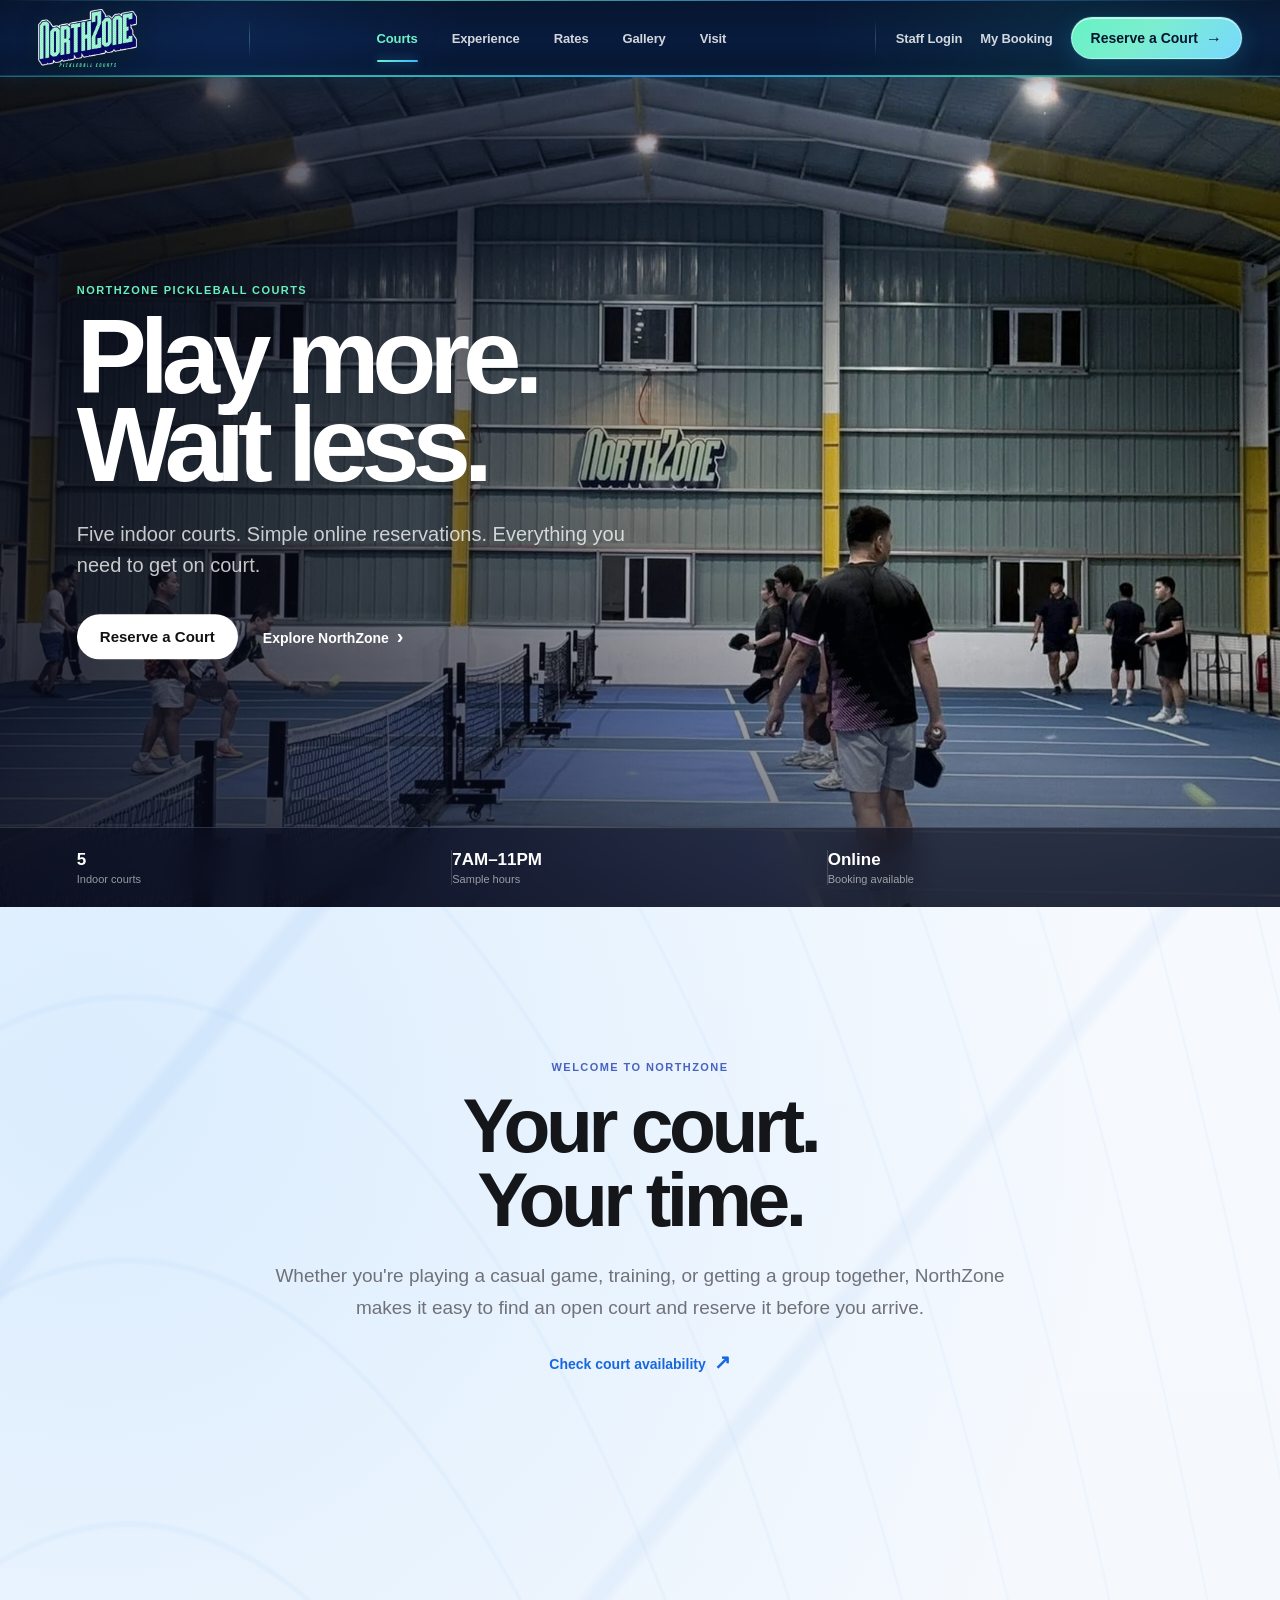
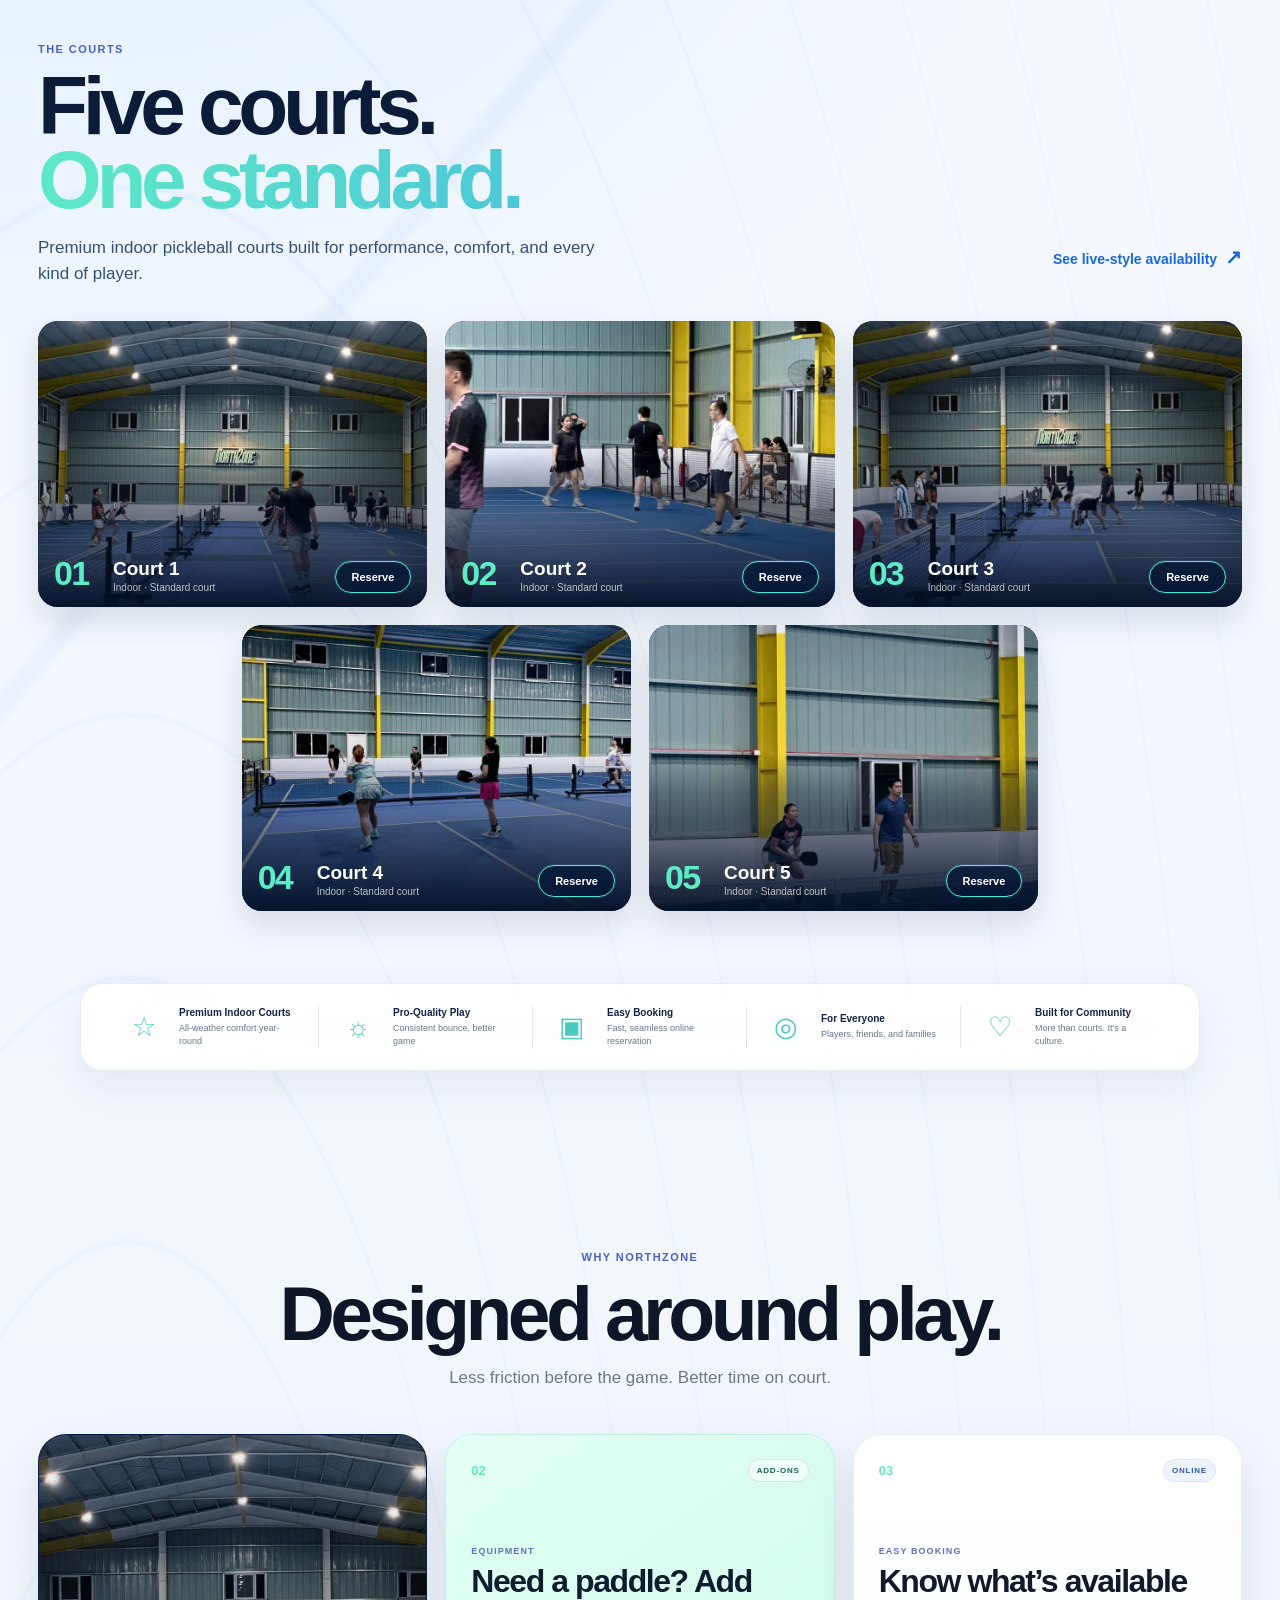
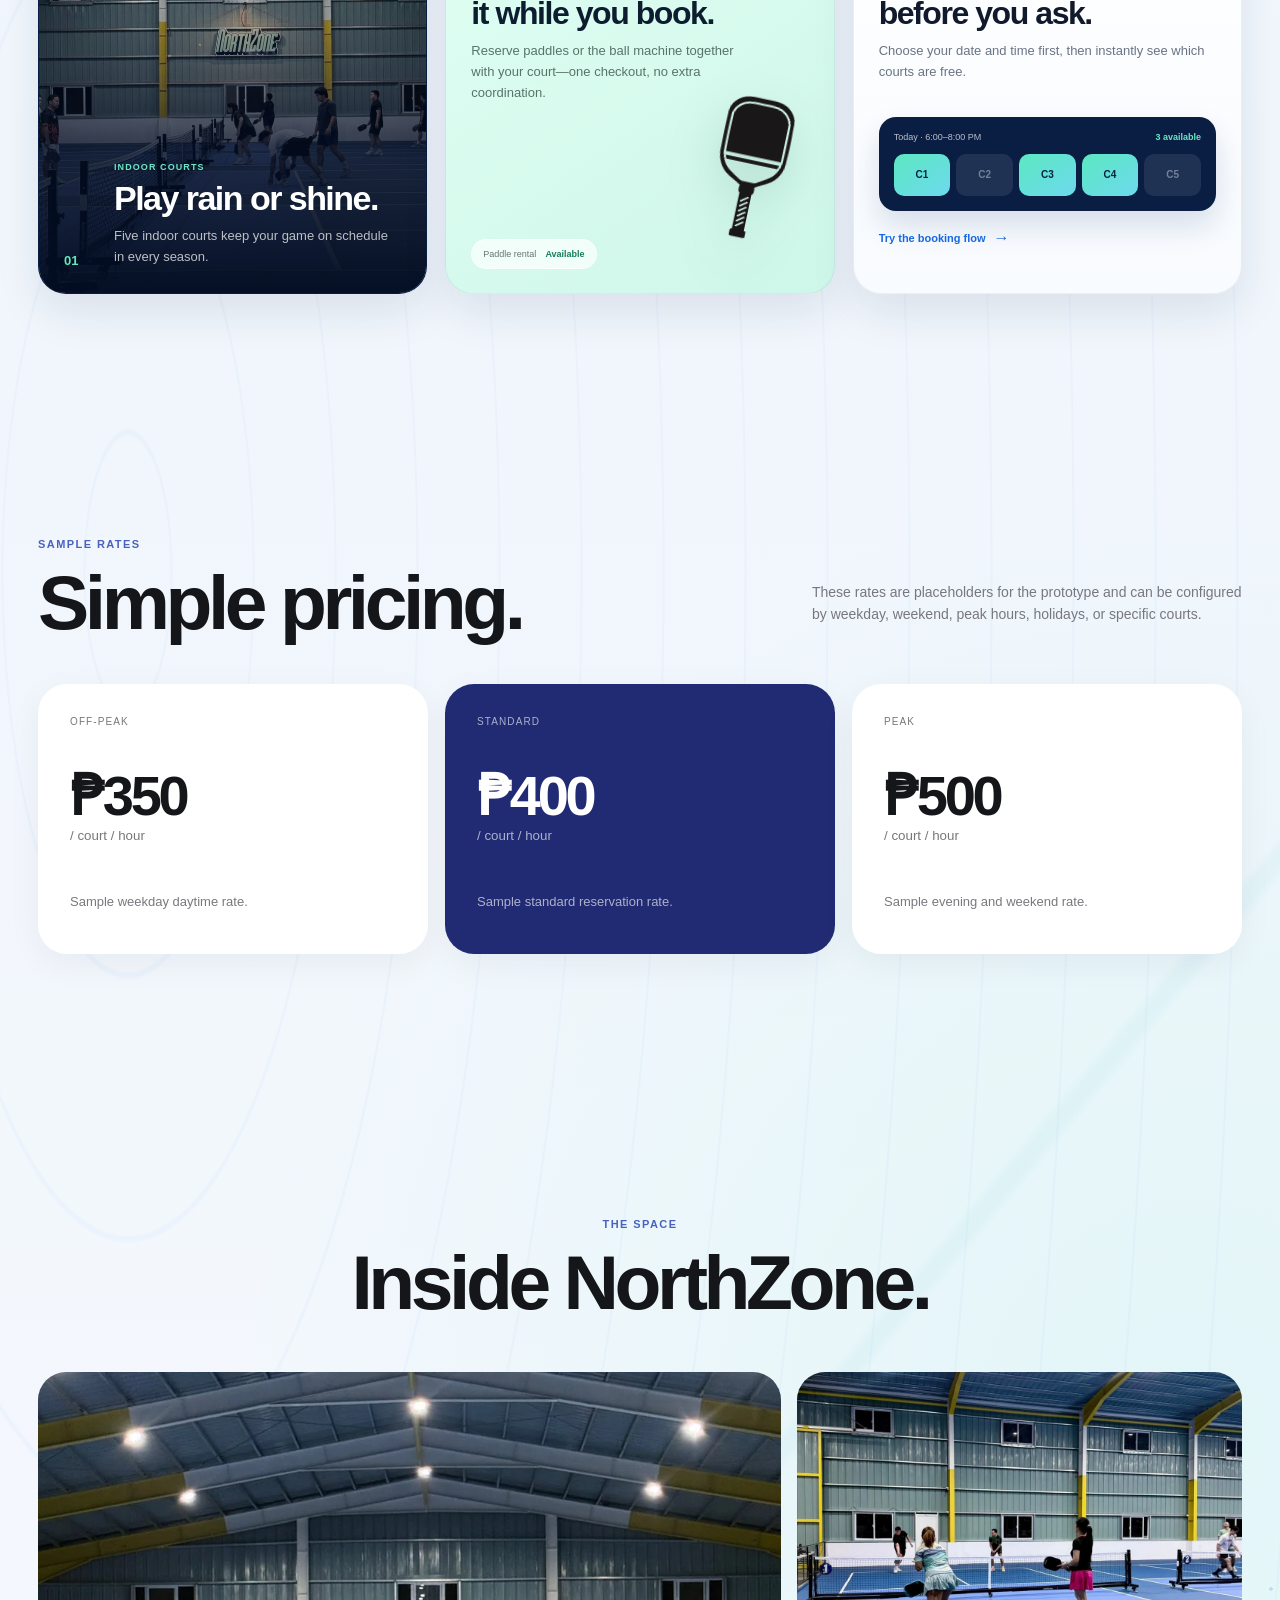
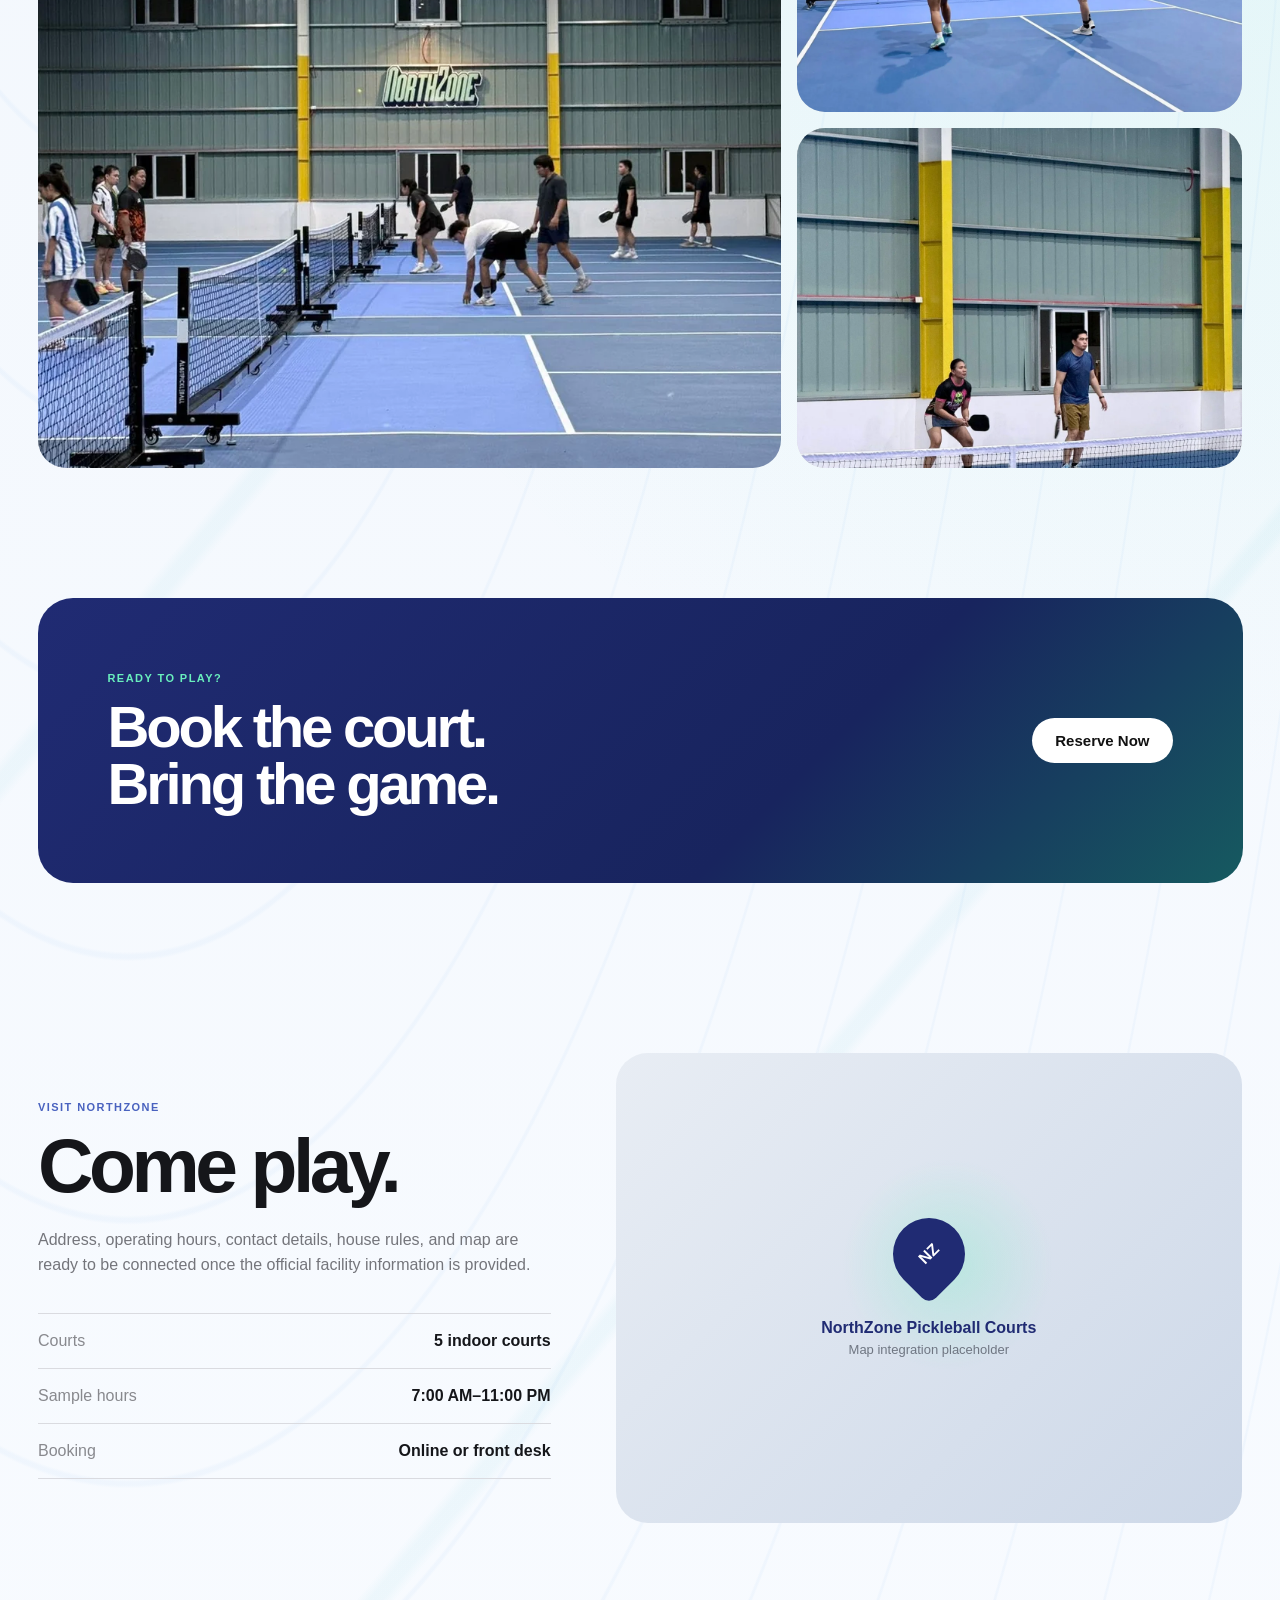
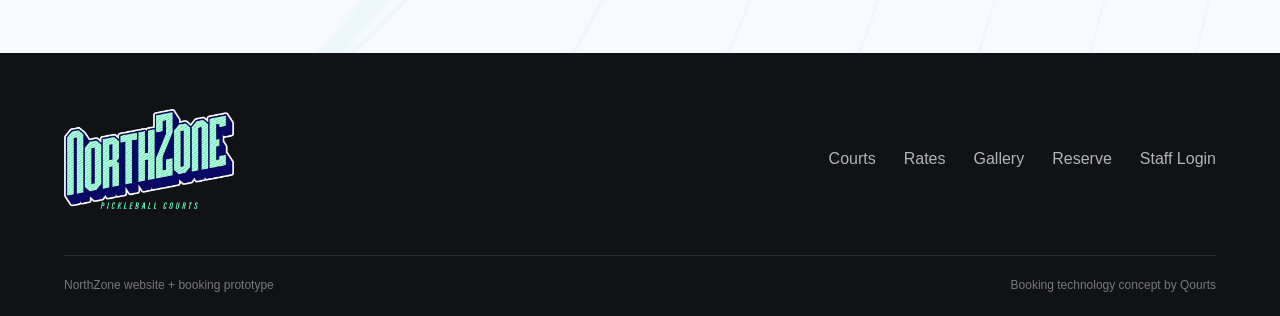
==== index.html @ 7268058c "Add files via upload" ====
<!doctype html>
<html lang="en">
<head>
  <meta charset="utf-8">
  <meta name="viewport" content="width=device-width,initial-scale=1">
  <meta name="theme-color" content="#202b73">
  <title>NorthZone Pickleball Courts</title>
  <meta name="description" content="Five indoor pickleball courts. Book online, rent equipment, and play at NorthZone.">
  <link rel="stylesheet" href="styles.css">
</head>
<body class="marketing-page">
<header class="topbar premium-navy-nav">
  <div class="topbar-inner">
    <a class="nz-brand" href="index.html"><img src="assets/northzone-logo-official.png" alt="NorthZone Pickleball Courts"></a>
    <nav class="main-nav">
      <a href="#courts" class="active-nav">Courts</a><a href="#experience">Experience</a><a href="#rates">Rates</a><a href="#gallery">Gallery</a><a href="#visit">Visit</a>
    </nav>
    <div class="nav-actions">
      <a class="plain-link staff-login-link" href="https://admin.northzonepickleball.com">Staff Login</a><a class="plain-link" href="booking.html#manage">My Booking</a>
      <a class="pill primary" href="booking.html">Reserve a Court <span class="cta-arrow">→</span></a>
      <button class="menu-button" id="menuButton">☰</button>
    </div>
  </div>
  <div class="mobile-nav" id="mobileNav">
    <a href="#courts">Courts</a><a href="#experience">Experience</a><a href="#rates">Rates</a><a href="#gallery">Gallery</a><a href="#visit">Visit</a>
    <a class="pill primary" href="booking.html">Reserve a Court</a>
  </div>
</header>

<main>
<section class="premium-hero">
  <img class="hero-image" src="assets/hero.webp" alt="NorthZone indoor pickleball facility">
  <div class="hero-overlay"></div>
  <div class="hero-copy">
    <div class="hero-label">NORTHZONE PICKLEBALL COURTS</div>
    <h1>Play more.<br>Wait less.</h1>
    <p>Five indoor courts. Simple online reservations. Everything you need to get on court.</p>
    <div class="hero-buttons">
      <a class="pill light big" href="booking.html">Reserve a Court</a>
      <a class="inline-link light-link" href="#courts">Explore NorthZone <span>›</span></a>
    </div>
  </div>
  <div class="hero-glass">
    <div><strong>5</strong><span>Indoor courts</span></div>
    <div><strong>7AM–11PM</strong><span>Sample hours</span></div>
    <div><strong>Online</strong><span>Booking available</span></div>
  </div>
</section>

<section class="statement section-lg">
  <span class="section-kicker">WELCOME TO NORTHZONE</span>
  <h2>Your court.<br>Your time.</h2>
  <p>Whether you're playing a casual game, training, or getting a group together, NorthZone makes it easy to find an open court and reserve it before you arrive.</p>
  <a class="inline-link" href="booking.html">Check court availability <span>↗</span></a>
</section>

<section class="section-wide courts-premium-section" id="courts">
  <div class="courts-heading-wrap">
    <div class="courts-heading-copy">
      <span class="section-kicker">THE COURTS</span>
      <h2><span>Five courts.</span><br><em>One standard.</em></h2>
      <p>Premium indoor pickleball courts built for performance, comfort, and every kind of player.</p>
    </div>
    <a class="inline-link court-availability-link" href="booking.html">See live-style availability <span>↗</span></a>
  </div>

  <div class="court-showcase premium-court-grid">
    <article class="court-feature">
      <img src="assets/court-1.webp" alt="NorthZone Court 1">
      <div class="court-gradient"></div>
      <div class="court-caption"><span>01</span><div><h3>Court 1</h3><p>Indoor · Standard court</p></div><a href="booking.html?court=1">Reserve</a></div>
    </article>
    <article class="court-feature">
      <img src="assets/court-2.webp" alt="NorthZone Court 2">
      <div class="court-gradient"></div>
      <div class="court-caption"><span>02</span><div><h3>Court 2</h3><p>Indoor · Standard court</p></div><a href="booking.html?court=2">Reserve</a></div>
    </article>
    <article class="court-feature">
      <img src="assets/court-3.webp" alt="NorthZone Court 3">
      <div class="court-gradient"></div>
      <div class="court-caption"><span>03</span><div><h3>Court 3</h3><p>Indoor · Standard court</p></div><a href="booking.html?court=3">Reserve</a></div>
    </article>
    <article class="court-feature">
      <img src="assets/court-4.webp" alt="NorthZone Court 4">
      <div class="court-gradient"></div>
      <div class="court-caption"><span>04</span><div><h3>Court 4</h3><p>Indoor · Standard court</p></div><a href="booking.html?court=4">Reserve</a></div>
    </article>
    <article class="court-feature wide-card">
      <img src="assets/court-5.webp" alt="NorthZone Court 5">
      <div class="court-gradient"></div>
      <div class="court-caption"><span>05</span><div><h3>Court 5</h3><p>Indoor · Standard court</p></div><a href="booking.html?court=5">Reserve</a></div>
    </article>
  </div>
</section>

<section class="court-benefits-strip">
  <div class="benefit-item">
    <div class="benefit-icon shield-icon">☆</div>
    <div><strong>Premium Indoor Courts</strong><span>All-weather comfort year-round</span></div>
  </div>
  <div class="benefit-item">
    <div class="benefit-icon sun-icon">☼</div>
    <div><strong>Pro-Quality Play</strong><span>Consistent bounce, better game</span></div>
  </div>
  <div class="benefit-item">
    <div class="benefit-icon calendar-icon">▣</div>
    <div><strong>Easy Booking</strong><span>Fast, seamless online reservation</span></div>
  </div>
  <div class="benefit-item">
    <div class="benefit-icon people-icon">◎</div>
    <div><strong>For Everyone</strong><span>Players, friends, and families</span></div>
  </div>
  <div class="benefit-item">
    <div class="benefit-icon heart-icon">♡</div>
    <div><strong>Built for Community</strong><span>More than courts. It’s a culture.</span></div>
  </div>
</section>

<section class="experience-block section-wide experience-v5" id="experience">
  <div class="experience-heading">
    <span class="section-kicker">WHY NORTHZONE</span>
    <h2>Designed around play.</h2>
    <p>Less friction before the game. Better time on court.</p>
  </div>

  <div class="experience-grid-v5">
    <article class="experience-card-v5 indoor-card">
      <img class="experience-photo" src="assets/gallery-1.webp" alt="NorthZone indoor pickleball courts">
      <div class="experience-photo-overlay"></div>
      <div class="experience-card-content">
        <div class="feature-number">01</div>
        <div>
          <span class="feature-label">INDOOR COURTS</span>
          <h3>Play rain or shine.</h3>
          <p>Five indoor courts keep your game on schedule in every season.</p>
        </div>
      </div>
    </article>

    <article class="experience-card-v5 equipment-card">
      <div class="feature-top-row"><span class="feature-number">02</span><span class="feature-pill">ADD-ONS</span></div>
      <div class="equipment-copy">
        <span class="feature-label">EQUIPMENT</span>
        <h3>Need a paddle? Add it while you book.</h3>
        <p>Reserve paddles or the ball machine together with your court—one checkout, no extra coordination.</p>
      </div>
      <img class="experience-paddle" src="assets/paddle-rental.png" alt="Pickleball paddle rental">
      <div class="equipment-meta"><span>Paddle rental</span><strong>Available</strong></div>
    </article>

    <article class="experience-card-v5 booking-card">
      <div class="feature-top-row"><span class="feature-number">03</span><span class="feature-pill blue-pill">ONLINE</span></div>
      <div class="booking-card-copy">
        <span class="feature-label">EASY BOOKING</span>
        <h3>Know what’s available before you ask.</h3>
        <p>Choose your date and time first, then instantly see which courts are free.</p>
      </div>
      <div class="mini-booking-ui">
        <div class="mini-booking-head"><span>Today · 6:00–8:00 PM</span><b>3 available</b></div>
        <div class="mini-courts">
          <span class="mini-court open">C1</span><span class="mini-court busy">C2</span><span class="mini-court open">C3</span><span class="mini-court open">C4</span><span class="mini-court busy">C5</span>
        </div>
      </div>
      <a class="experience-link" href="booking.html">Try the booking flow <span>→</span></a>
    </article>
  </div>
</section>

<section class="rates-section section-wide" id="rates">
  <div class="section-title-row">
    <div><span class="section-kicker">SAMPLE RATES</span><h2>Simple pricing.</h2></div>
    <p>These rates are placeholders for the prototype and can be configured by weekday, weekend, peak hours, holidays, or specific courts.</p>
  </div>
  <div class="pricing-row">
    <article><span>OFF-PEAK</span><strong>₱350</strong><small>/ court / hour</small><p>Sample weekday daytime rate.</p></article>
    <article class="price-focus"><span>STANDARD</span><strong>₱400</strong><small>/ court / hour</small><p>Sample standard reservation rate.</p></article>
    <article><span>PEAK</span><strong>₱500</strong><small>/ court / hour</small><p>Sample evening and weekend rate.</p></article>
  </div>
</section>

<section class="gallery-section section-wide" id="gallery">
  <div class="section-centered"><span class="section-kicker">THE SPACE</span><h2>Inside NorthZone.</h2></div>
  <div class="photo-mosaic">
    <button class="photo-a"><img src="assets/gallery-1.webp" alt="NorthZone facility"></button>
    <button class="photo-b"><img src="assets/gallery-2.webp" alt="NorthZone courts"></button>
    <button class="photo-c"><img src="assets/gallery-3.webp" alt="NorthZone pickleball"></button>
  </div>
</section>

<section class="cta-band">
  <div><span class="section-kicker mint-text">READY TO PLAY?</span><h2>Book the court.<br>Bring the game.</h2></div>
  <a class="pill light big" href="booking.html">Reserve Now</a>
</section>

<section class="visit-section section-wide" id="visit">
  <div class="visit-content">
    <span class="section-kicker">VISIT NORTHZONE</span><h2>Come play.</h2>
    <p>Address, operating hours, contact details, house rules, and map are ready to be connected once the official facility information is provided.</p>
    <div class="info-list">
      <div><span>Courts</span><strong>5 indoor courts</strong></div>
      <div><span>Sample hours</span><strong>7:00 AM–11:00 PM</strong></div>
      <div><span>Booking</span><strong>Online or front desk</strong></div>
    </div>
  </div>
  <div class="map-card"><div class="map-pin">NZ</div><strong>NorthZone Pickleball Courts</strong><span>Map integration placeholder</span></div>
</section>
</main>

<footer class="site-footer">
  <div class="footer-inner">
    <img src="assets/northzone-logo-official.png" alt="NorthZone">
    <div class="footer-links"><a href="#courts">Courts</a><a href="#rates">Rates</a><a href="#gallery">Gallery</a><a href="booking.html">Reserve</a><a href="https://admin.northzonepickleball.com">Staff Login</a></div>
  </div>
  <div class="footer-legal"><span>NorthZone website + booking prototype</span><span>Booking technology concept by Qourts</span></div>
</footer>

<div class="lightbox" id="lightbox"><button id="closeLightbox">×</button><img id="lightboxImg" alt=""></div>
<script>
const menuButton=document.getElementById('menuButton'),mobileNav=document.getElementById('mobileNav');
menuButton.onclick=()=>mobileNav.classList.toggle('show');
document.querySelectorAll('.mobile-nav a').forEach(a=>a.onclick=()=>mobileNav.classList.remove('show'));
const lightbox=document.getElementById('lightbox'),lightboxImg=document.getElementById('lightboxImg');
document.querySelectorAll('.photo-mosaic button').forEach(b=>b.onclick=()=>{lightboxImg.src=b.querySelector('img').src;lightbox.classList.add('show')});
document.getElementById('closeLightbox').onclick=()=>lightbox.classList.remove('show');
lightbox.onclick=e=>{if(e.target===lightbox)lightbox.classList.remove('show')};
</script>
</body>
</html>
---- styles.css ----
:root{--navy:#202b73;--navy2:#111a49;--mint:#69efbd;--mint2:#a7f8da;--blue:#1768df;--text:#15161a;--muted:#707178;--bg:#f5f5f7;--line:#e2e3e7;--white:#fff;--shadow:0 28px 70px rgba(19,26,50,.10)}*{box-sizing:border-box}html{scroll-behavior:smooth}body{margin:0;font-family:-apple-system,BlinkMacSystemFont,"SF Pro Display","Segoe UI",Inter,Arial,sans-serif;color:var(--text);background:var(--bg);-webkit-font-smoothing:antialiased}button,input,select,textarea{font:inherit}a{text-decoration:none;color:inherit}button{cursor:pointer}.topbar{position:fixed;z-index:40;top:0;left:0;right:0;background:rgba(250,250,252,.86);backdrop-filter:blur(24px) saturate(160%);border-bottom:1px solid rgba(0,0,0,.07)}.topbar-inner{height:70px;max-width:1260px;margin:auto;padding:0 28px;display:flex;align-items:center;justify-content:space-between}.nz-brand{width:172px;height:48px;display:flex}.nz-brand img,.booking-logo img{width:100%;height:100%;object-fit:contain;object-position:left center}.main-nav{display:flex;gap:29px}.main-nav a,.plain-link{font-size:13px;color:#36373b}.nav-actions{display:flex;align-items:center;gap:16px}.pill{border:0;border-radius:999px;padding:11px 18px;font-size:14px;font-weight:650;display:inline-flex;align-items:center;justify-content:center}.pill.primary{background:var(--blue);color:#fff}.pill.light{background:#fff;color:#111}.pill.secondary{background:#eceef2;color:#25262a}.pill.big{padding:14px 23px;font-size:15px}.menu-button{display:none;border:0;background:transparent;font-size:22px}.mobile-nav{display:none}.premium-hero{height:min(900px,93vh);min-height:700px;position:relative;margin-top:70px;overflow:hidden;background:#101524}.hero-image{position:absolute;inset:0;width:100%;height:100%;object-fit:cover;object-position:center 52%;filter:saturate(.9) contrast(1.03)}.hero-overlay{position:absolute;inset:0;background:linear-gradient(90deg,rgba(7,10,25,.78) 0,rgba(7,10,25,.52) 37%,rgba(7,10,25,.05) 73%),linear-gradient(0deg,rgba(4,9,23,.52),transparent 38%)}.hero-copy{position:absolute;left:max(6vw,30px);top:48%;transform:translateY(-50%);color:#fff;max-width:760px}.hero-label,.section-kicker,.flow-kicker,.checkout-label,.summary-eyebrow{font-size:11px;font-weight:750;letter-spacing:.13em}.hero-label{color:var(--mint)}.hero-copy h1{font-size:clamp(64px,8.2vw,118px);line-height:.84;letter-spacing:-.068em;margin:17px 0 30px}.hero-copy p{font-size:20px;line-height:1.55;color:rgba(255,255,255,.76);max-width:560px}.hero-buttons{display:flex;align-items:center;gap:25px;margin-top:33px}.inline-link{color:var(--blue);font-weight:650;font-size:14px}.light-link{color:#fff}.inline-link span{font-size:20px;margin-left:4px}.hero-glass{position:absolute;left:0;right:0;bottom:0;display:grid;grid-template-columns:repeat(3,1fr);background:rgba(7,12,28,.58);backdrop-filter:blur(17px);color:#fff;border-top:1px solid rgba(255,255,255,.15);padding:22px max(6vw,30px)}.hero-glass div{display:flex;flex-direction:column;gap:3px;border-right:1px solid rgba(255,255,255,.16);padding-right:30px}.hero-glass div:last-child{border:0}.hero-glass strong{font-size:17px}.hero-glass span{font-size:11px;color:rgba(255,255,255,.57)}.section-lg{padding:150px 28px}.section-wide{max-width:1260px;margin:auto;padding:130px 28px}.statement{text-align:center;max-width:920px;margin:auto}.section-kicker{color:#4962bf}.statement h2,.section-title-row h2,.section-centered h2,.visit-content h2{font-size:clamp(47px,6vw,78px);line-height:.96;letter-spacing:-.058em;margin:14px 0 24px}.statement p{font-size:19px;line-height:1.65;color:var(--muted);max-width:760px;margin:0 auto 27px}.section-title-row{display:flex;align-items:flex-end;justify-content:space-between;gap:38px;margin-bottom:44px}.section-title-row h2{margin-bottom:0}.section-title-row>p{max-width:430px;color:#77787e;font-size:14px;line-height:1.55}.court-showcase{display:grid;grid-template-columns:repeat(2,1fr);gap:20px}.court-feature{height:440px;border-radius:30px;overflow:hidden;position:relative;background:#222;box-shadow:0 14px 45px rgba(10,20,40,.07)}.court-feature.wide-card{grid-column:1/-1;height:530px}.court-feature img{width:100%;height:100%;object-fit:cover;transition:.55s}.court-feature:hover img{transform:scale(1.025)}.court-gradient{position:absolute;inset:45% 0 0;background:linear-gradient(transparent,rgba(4,7,18,.72))}.court-caption{position:absolute;left:24px;right:24px;bottom:22px;color:#fff;display:grid;grid-template-columns:50px 1fr auto;align-items:end;gap:17px}.court-caption>span{font-size:42px;font-weight:650;letter-spacing:-.05em;color:var(--mint)}.court-caption h3{font-size:24px;margin:0 0 4px}.court-caption p{margin:0;color:rgba(255,255,255,.68);font-size:13px}.court-caption a{background:#fff;color:#16171b;border-radius:999px;padding:10px 15px;font-weight:650;font-size:13px}.section-centered{text-align:center}.experience-grid{display:grid;grid-template-columns:1.15fr .85fr;grid-template-rows:330px 330px;gap:20px;margin-top:53px}.experience-card{border-radius:30px;padding:35px;position:relative;overflow:hidden;box-shadow:0 12px 40px rgba(20,27,48,.055)}.experience-card.navy{grid-row:1/3;background:var(--navy2);color:#fff}.experience-card.mint{background:linear-gradient(135deg,#e7fff6,#ccfbe8)}.experience-card.white-card{background:#fff}.experience-card>span{font-size:11px;color:#526bc8;font-weight:700}.experience-card.navy>span{color:var(--mint)}.experience-card h3{font-size:41px;line-height:1.02;letter-spacing:-.045em;margin:17px 0 12px}.experience-card p{color:#74757b;line-height:1.55;max-width:430px}.experience-card.navy p{color:rgba(255,255,255,.62)}.line-art{position:absolute;left:38px;right:38px;bottom:30px;height:340px;display:flex;flex-direction:column;justify-content:space-between;transform:perspective(700px) rotateX(60deg);transform-origin:bottom}.line-art i{height:52px;border:2px solid rgba(105,239,189,.72);border-left-width:1px;border-right-width:1px}.paddle-illustration{position:absolute;right:50px;bottom:-20px;width:100px;height:145px;border-radius:52% 52% 43% 43%;background:linear-gradient(145deg,var(--navy),#52d8ad);transform:rotate(18deg)}.paddle-illustration:after{content:"";position:absolute;width:22px;height:75px;background:#111;bottom:-56px;left:39px;border-radius:0 0 10px 10px}.pricing-row{display:grid;grid-template-columns:repeat(3,1fr);gap:17px}.pricing-row article{background:#fff;border-radius:29px;padding:32px;min-height:270px;display:flex;flex-direction:column;box-shadow:0 10px 34px rgba(20,27,48,.05)}.pricing-row span{font-size:10px;letter-spacing:.11em;color:#777}.pricing-row strong{font-size:56px;letter-spacing:-.058em;margin-top:36px}.pricing-row small{color:#777}.pricing-row p{margin-top:auto;color:#78797e;font-size:13px}.pricing-row .price-focus{background:var(--navy);color:#fff}.pricing-row .price-focus span,.pricing-row .price-focus small,.pricing-row .price-focus p{color:rgba(255,255,255,.63)}.photo-mosaic{display:grid;grid-template-columns:1.25fr .75fr;grid-template-rows:340px 340px;gap:16px;margin-top:53px}.photo-mosaic button{border:0;padding:0;border-radius:28px;overflow:hidden;background:#ddd}.photo-a{grid-row:1/3}.photo-mosaic img{width:100%;height:100%;object-fit:cover;transition:.5s}.photo-mosaic button:hover img{transform:scale(1.025)}.cta-band{max-width:1205px;margin:0 auto 40px;border-radius:35px;padding:70px;background:linear-gradient(135deg,#202b73,#18245e 63%,#165a60);display:flex;align-items:center;justify-content:space-between;color:#fff}.cta-band h2{font-size:58px;line-height:.98;letter-spacing:-.055em;margin:13px 0 0}.mint-text{color:var(--mint)}.visit-section{display:grid;grid-template-columns:.9fr 1.1fr;gap:65px;align-items:center}.visit-content p{color:#74757b;line-height:1.6}.info-list{margin-top:35px;border-top:1px solid #dadbe0}.info-list div{display:flex;justify-content:space-between;gap:20px;padding:18px 0;border-bottom:1px solid #dadbe0}.info-list span{color:#88898e}.map-card{height:470px;border-radius:32px;background:radial-gradient(circle at 53% 45%,rgba(105,239,189,.29),transparent 25%),linear-gradient(135deg,#e8edf4,#cdd8e8);display:flex;align-items:center;justify-content:center;flex-direction:column;color:var(--navy)}.map-pin{width:72px;height:72px;border-radius:50% 50% 50% 10px;background:var(--navy);color:#fff;display:grid;place-items:center;transform:rotate(-45deg);font-weight:800;margin-bottom:29px}.map-card span{color:#6f7682;font-size:13px;margin-top:5px}.site-footer{background:#111216;color:#fff;padding:56px max(5vw,28px) 24px}.footer-inner{max-width:1260px;margin:auto;display:flex;align-items:center;justify-content:space-between;padding-bottom:46px}.footer-inner img{width:220px;height:100px;object-fit:contain;object-position:left}.footer-links{display:flex;gap:28px;color:#b2b3b8}.footer-legal{max-width:1260px;margin:auto;border-top:1px solid #292a2e;padding-top:22px;display:flex;justify-content:space-between;font-size:12px;color:#77787c}.lightbox{position:fixed;inset:0;background:rgba(0,0,0,.88);z-index:100;display:none;place-items:center;padding:35px}.lightbox.show{display:grid}.lightbox img{max-width:92vw;max-height:88vh;border-radius:18px}.lightbox button{position:absolute;right:28px;top:22px;width:42px;height:42px;border-radius:50%;border:0;background:#fff;font-size:24px}

/* Booking page */
.booking-page{background:#f7f7f9;padding-bottom:96px}.booking-topbar{height:72px;background:rgba(255,255,255,.92);border-bottom:1px solid var(--line);display:flex;align-items:center;justify-content:space-between;padding:0 30px;position:sticky;top:0;z-index:30;backdrop-filter:blur(20px)}.booking-logo{width:160px;height:54px}.secure-label{font-size:11px;color:#777}.secure-label span{color:#25a66f}.close-flow{width:36px;height:36px;border-radius:50%;background:#eef0f3;display:grid;place-items:center;font-size:22px;color:#555}.booking-progress-wrap{background:#fff;border-bottom:1px solid var(--line);position:sticky;top:72px;z-index:29}.booking-progress{height:82px;max-width:1040px;margin:auto;display:flex;align-items:center;justify-content:center;padding:0 20px}.progress-item{border:0;background:transparent;display:flex;align-items:center;gap:10px;color:#999;padding:0}.progress-item i{width:29px;height:29px;border-radius:50%;background:#eff0f3;display:grid;place-items:center;font-style:normal;font-size:12px}.progress-item span{display:flex;flex-direction:column;text-align:left}.progress-item b{font-size:11px}.progress-item small{font-size:9px;color:#aaa;margin-top:2px}.progress-item.active{color:var(--blue)}.progress-item.active i,.progress-item.done i{background:var(--blue);color:#fff}.progress-rule{width:42px;height:1px;background:#dfe1e5;margin:0 12px}.booking-layout{max-width:1220px;margin:auto;display:grid;grid-template-columns:minmax(0,1fr) 350px;gap:26px;padding:42px 26px 130px}.flow-column{min-width:0}.flow-step{display:none;background:#fff;border-radius:30px;padding:46px 48px;box-shadow:0 10px 40px rgba(20,27,48,.045)}.flow-step.active{display:block}.flow-kicker{color:#536bc9}.flow-step h1{font-size:clamp(43px,5.3vw,65px);line-height:.98;letter-spacing:-.055em;margin:13px 0 14px}.flow-intro{font-size:16px;line-height:1.55;color:#73747a;margin:0 0 30px;max-width:620px}.court-option-grid{display:grid;grid-template-columns:repeat(2,1fr);gap:14px}.court-option{border:2px solid transparent;background:#fff;border-radius:20px;padding:0;overflow:hidden;text-align:left;box-shadow:0 6px 25px rgba(20,27,48,.07);transition:.25s}.court-option:hover{transform:translateY(-2px)}.court-option.selected{border-color:var(--blue);box-shadow:0 10px 30px rgba(23,104,223,.13)}.court-option img{width:100%;height:155px;object-fit:cover}.court-option>div{padding:14px 15px}.court-option strong{display:block;font-size:16px}.court-option small{color:#777}.date-carousel{display:grid;grid-template-columns:repeat(7,1fr);gap:8px;margin-bottom:32px}.date-choice{border:1px solid #e1e2e6;background:#fff;border-radius:15px;padding:11px 7px;display:flex;flex-direction:column;align-items:center;gap:3px}.date-choice span{font-size:10px;color:#85868b}.date-choice strong{font-size:19px}.date-choice.selected{background:var(--blue);border-color:var(--blue);color:#fff}.date-choice.selected span{color:rgba(255,255,255,.73)}.time-head{display:flex;justify-content:space-between;align-items:end;margin:0 0 14px}.time-head h3,.subheading{margin:0;font-size:16px}.time-head span{font-size:11px;color:#7b7c81}.time-grid{display:grid;grid-template-columns:repeat(4,1fr);gap:9px}.time-choice{border:1px solid #e1e2e7;background:#fff;border-radius:13px;padding:13px 8px;font-size:12px}.time-choice.selected{background:var(--blue);border-color:var(--blue);color:#fff}.time-choice.booked{background:#eeeff2;border-color:#eeeff2;color:#a4a5aa;cursor:not-allowed;text-decoration:line-through}.availability-legend{display:flex;gap:18px;margin-top:18px;color:#7d7e83;font-size:10px}.availability-legend span{display:flex;align-items:center;gap:6px}.availability-legend i{width:9px;height:9px;border-radius:3px;border:1px solid #ddd;background:#fff}.availability-legend .lg-selected{background:var(--blue);border-color:var(--blue)}.availability-legend .lg-booked{background:#ddd}.addon-stack{display:grid;gap:14px}.addon-premium{display:grid;grid-template-columns:82px 1fr auto;gap:18px;align-items:center;border:1px solid #e7e8ec;border-radius:21px;padding:20px}.addon-icon{width:78px;height:78px;border-radius:19px;background:#eff2f7;position:relative;display:grid;place-items:center}.paddle-icon span{width:34px;height:45px;border-radius:50% 50% 42% 42%;background:linear-gradient(145deg,var(--navy),#62e2b5);transform:rotate(14deg);position:relative}.paddle-icon span:after{content:"";position:absolute;width:8px;height:27px;background:#111;bottom:-22px;left:13px;border-radius:0 0 4px 4px}.machine-icon{background:#182450;color:#cfff39;font-size:27px}.addon-type{font-size:9px;letter-spacing:.1em;color:#777}.addon-copy h3{margin:5px 0;font-size:18px}.addon-copy p{margin:0 0 5px;color:#77787d;font-size:12px;line-height:1.5}.addon-copy small{color:#27966c}.qty-control{display:flex;align-items:center;gap:10px;background:#f2f3f5;border-radius:999px;padding:5px}.qty-control button{width:29px;height:29px;border:0;border-radius:50%;background:#fff}.ios-switch input{display:none}.ios-switch span{display:block;width:48px;height:29px;background:#d0d2d7;border-radius:999px;padding:3px}.ios-switch span:after{content:"";display:block;width:23px;height:23px;border-radius:50%;background:#fff;box-shadow:0 1px 4px rgba(0,0,0,.2);transition:.2s}.ios-switch input:checked+span{background:var(--blue)}.ios-switch input:checked+span:after{transform:translateX(19px)}.addon-note{margin-top:20px;padding:16px 18px;border-radius:17px;background:#f4f7fb}.addon-note strong{font-size:12px}.addon-note p{font-size:11px;color:#777;margin:5px 0 0;line-height:1.5}.premium-form{display:grid;grid-template-columns:1fr 1fr;gap:16px}.premium-form label{display:flex;flex-direction:column;gap:7px;font-size:11px;font-weight:650;color:#4d4e53}.premium-form label.full{grid-column:1/-1}.premium-form input,.premium-form select,.premium-form textarea{border:1px solid #dddee3;background:#fbfbfc;border-radius:13px;padding:13px 14px;outline:none}.premium-form input:focus,.premium-form select:focus,.premium-form textarea:focus{border-color:#4480df;box-shadow:0 0 0 3px rgba(23,104,223,.09);background:#fff}.premium-form textarea{min-height:105px;resize:vertical}.premium-form em{font-style:normal;color:#9a9ba0;font-weight:400}.premium-form .consent-row{flex-direction:row;align-items:flex-start;font-weight:400;color:#74757a}.payment-layout{display:grid;grid-template-columns:1fr 320px;gap:20px}.payment-methods{display:grid;gap:11px;margin-top:14px}.payment-card{display:grid;grid-template-columns:44px 1fr auto;gap:13px;align-items:center;border:2px solid transparent;border-radius:18px;padding:15px;background:#fff;box-shadow:0 4px 18px rgba(20,27,48,.055);cursor:pointer}.payment-card.selected{border-color:var(--blue)}.payment-card input{display:none}.payment-logo{width:43px;height:43px;border-radius:12px;color:#fff;display:grid;place-items:center;font-style:normal;font-weight:800}.payment-logo.gcash{background:#1768df}.payment-logo.maya{background:#27a986}.payment-logo.cash{background:#87898f}.payment-card div{display:flex;flex-direction:column;gap:3px}.payment-card div span{font-size:11px;color:#777}.payment-card>b{color:var(--blue)}.checkout-card{border-radius:20px;background:#f5f6f8;padding:20px;align-self:start}.checkout-label{color:#7f8085}.checkout-card>div#checkoutItems{margin:12px 0}.checkout-card #checkoutItems div{display:flex;justify-content:space-between;gap:10px;padding:6px 0;font-size:11px}.checkout-card #checkoutItems span{color:#777}.checkout-total{border-top:1px solid #dcdde1;margin-top:10px;padding-top:15px;display:flex;justify-content:space-between;align-items:center}.checkout-total strong{font-size:23px;color:var(--blue)}.payment-security{margin-top:15px;font-size:10px;color:#777;line-height:1.4}.sticky-summary{background:#fff;border-radius:26px;box-shadow:0 12px 42px rgba(20,27,48,.06);align-self:start;position:sticky;top:182px;overflow:hidden}.summary-image-wrap{height:190px;position:relative}.summary-image-wrap img{width:100%;height:100%;object-fit:cover}.summary-image-tag{position:absolute;left:14px;bottom:12px;background:rgba(8,12,25,.75);color:#fff;border-radius:999px;padding:7px 10px;font-size:10px}.summary-content{padding:22px}.summary-eyebrow{color:#898a8f}.summary-content h2{font-size:23px;margin:8px 0 5px}.summary-content>p{margin:0;color:#74757a;font-size:12px;line-height:1.45}.summary-divider{height:1px;background:#ededf0;margin:18px 0}.summary-lines div{display:flex;justify-content:space-between;gap:12px;padding:5px 0;font-size:11px}.summary-lines span{color:#777}.summary-total{display:flex;justify-content:space-between;align-items:end}.summary-total strong{font-size:25px;color:var(--blue)}.summary-hold{margin-top:17px;border-radius:15px;background:#edf4ff;padding:13px}.summary-hold span{font-size:9px;letter-spacing:.1em;color:#5471a1}.summary-hold p{font-size:10px;color:#61718c;margin:4px 0 0;line-height:1.4}.flow-footer{position:fixed;left:0;right:0;bottom:0;height:88px;background:rgba(255,255,255,.94);backdrop-filter:blur(20px);border-top:1px solid #dddfe4;display:flex;align-items:center;justify-content:space-between;padding:0 max(3vw,25px);z-index:40}.footer-back{border:0;background:transparent;color:#666}.footer-next{display:flex;align-items:center;gap:20px}.footer-next>span{font-size:11px;color:#777;max-width:300px;text-align:right}.footer-next .pill:disabled{opacity:.35;cursor:not-allowed}.confirmation-step{text-align:center}.success-ring{width:76px;height:76px;border-radius:50%;background:#ddf8ea;color:#168b58;display:grid;place-items:center;font-size:37px;margin:4px auto 22px}.confirmation-ticket{max-width:530px;margin:26px auto;background:#f6f7f9;border-radius:21px;padding:20px;text-align:left}.confirmation-ticket div{display:flex;justify-content:space-between;gap:18px;padding:9px 0;border-bottom:1px solid #e4e5e9;font-size:12px}.confirmation-ticket div:last-child{border:0}.confirmation-ticket span{color:#777}.confirm-actions{display:flex;justify-content:center;gap:10px}.toast{position:fixed;left:50%;bottom:105px;transform:translate(-50%,15px);background:#15161a;color:#fff;border-radius:999px;padding:11px 16px;font-size:11px;opacity:0;pointer-events:none;transition:.22s;z-index:60}.toast.show{opacity:1;transform:translate(-50%,0)}

@media(max-width:920px){.main-nav{display:none}.menu-button{display:block}.mobile-nav.show{display:flex;position:absolute;top:70px;left:0;right:0;background:rgba(250,250,252,.98);padding:20px 28px 25px;flex-direction:column;gap:17px;border-bottom:1px solid #ddd}.plain-link{display:none}.premium-hero{min-height:760px}.hero-copy h1{font-size:68px}.hero-glass{grid-template-columns:1fr;gap:8px}.hero-glass div{border-right:0;border-bottom:1px solid rgba(255,255,255,.13);padding-bottom:7px}.court-showcase{grid-template-columns:1fr}.court-feature.wide-card{grid-column:auto;height:440px}.experience-grid{grid-template-columns:1fr;grid-template-rows:500px 310px 310px}.experience-card.navy{grid-row:auto}.pricing-row{grid-template-columns:1fr}.photo-mosaic{grid-template-columns:1fr;grid-template-rows:420px 280px 280px}.photo-a{grid-row:auto}.visit-section{grid-template-columns:1fr}.cta-band{margin:0 20px 40px;padding:48px;flex-direction:column;align-items:flex-start;gap:25px}.footer-inner,.footer-legal{align-items:flex-start;flex-direction:column;gap:24px}.booking-progress{height:68px}.progress-item span{display:none}.progress-rule{width:28px}.booking-layout{grid-template-columns:1fr;padding-top:28px}.sticky-summary{display:none}.payment-layout{grid-template-columns:1fr}.flow-step{padding:38px 32px}.booking-progress-wrap{top:72px}}@media(max-width:620px){.topbar-inner{padding:0 16px}.nz-brand{width:145px;height:43px}.nav-actions .pill{display:none}.premium-hero{min-height:720px}.hero-copy{left:22px;right:22px;top:42%}.hero-copy h1{font-size:54px}.hero-copy p{font-size:17px}.hero-buttons{align-items:flex-start;flex-direction:column}.hero-glass{padding:17px 22px}.section-lg{padding:105px 19px}.section-wide{padding:92px 18px}.statement h2,.section-title-row h2,.section-centered h2,.visit-content h2{font-size:47px}.section-title-row{align-items:flex-start;flex-direction:column}.court-feature,.court-feature.wide-card{height:330px}.court-caption{grid-template-columns:42px 1fr}.court-caption a{grid-column:2}.experience-grid{grid-template-rows:455px 320px 320px}.experience-card h3{font-size:35px}.cta-band h2{font-size:44px}.map-card{height:350px}.footer-links{flex-wrap:wrap}.booking-topbar{padding:0 17px}.booking-logo{width:135px;height:47px}.secure-label{display:none}.booking-layout{padding:20px 12px 115px}.flow-step{padding:30px 18px;border-radius:22px}.flow-step h1{font-size:43px}.court-option-grid{grid-template-columns:1fr}.date-carousel{grid-template-columns:repeat(7,68px);overflow-x:auto;padding-bottom:4px}.time-grid{grid-template-columns:repeat(3,1fr)}.addon-premium{grid-template-columns:62px 1fr;gap:12px}.addon-icon{width:60px;height:60px}.qty-control,.ios-switch{grid-column:2}.premium-form{grid-template-columns:1fr}.premium-form label.full{grid-column:auto}.booking-progress{justify-content:space-between}.progress-rule{width:15px;margin:0 3px}.flow-footer{height:82px;padding:0 15px}.footer-next>span{display:none}.confirm-actions{flex-direction:column}}
/* v4: real map, multi-court, coaching */
.real-map{height:auto!important;min-height:500px;display:block!important;overflow:hidden;background:#ddd!important}
.real-map iframe{width:100%;height:420px;border:0;display:block}
.map-actions{background:#fff;padding:18px 20px;display:flex;justify-content:space-between;align-items:center;gap:20px}
.map-actions>div{display:flex;flex-direction:column;gap:4px}.map-actions>div span{font-size:11px;color:#777}
.hidden{display:none!important}
.booking-mode-grid{display:grid;grid-template-columns:1fr 1fr;gap:15px}
.mode-card{border:2px solid transparent;border-radius:23px;background:#fff;padding:23px;text-align:left;display:grid;grid-template-columns:68px 1fr auto;gap:18px;align-items:center;box-shadow:0 7px 25px rgba(20,27,48,.06)}
.mode-card.selected{border-color:var(--blue);box-shadow:0 12px 32px rgba(23,104,223,.12)}
.mode-icon{width:66px;height:66px;border-radius:18px;background:#edf2f9;display:grid;place-items:center;color:var(--navy);font-size:29px;font-weight:800}
.court-mode-icon span{width:40px;height:26px;border:2px solid var(--navy);position:relative}.court-mode-icon span:before{content:"";position:absolute;left:50%;top:0;bottom:0;border-left:1px solid var(--navy)}
.mode-kicker{font-size:9px;letter-spacing:.1em;color:#777}.mode-card h3{margin:4px 0;font-size:19px}.mode-card p{margin:0;color:#777;font-size:12px;line-height:1.4}.mode-card b{color:var(--blue)}
.multi-select-toolbar{display:flex;justify-content:space-between;align-items:center;margin:0 0 14px;color:#777;font-size:12px}.multi-select-toolbar button{border:0;background:transparent;color:var(--blue);font-weight:650}
.session-type-grid{display:grid;grid-template-columns:repeat(3,1fr);gap:11px;margin-bottom:28px}
.session-type{border:2px solid transparent;background:#fff;border-radius:18px;padding:17px;text-align:left;display:flex;flex-direction:column;gap:5px;position:relative;box-shadow:0 5px 20px rgba(20,27,48,.05)}
.session-type.selected{border-color:var(--blue)}.session-type>span{font-size:9px;letter-spacing:.1em;color:#777}.session-type strong{font-size:15px}.session-type small{color:#777;font-size:10px}.session-type b{position:absolute;right:12px;top:12px;color:var(--blue)}
.coach-heading{font-size:15px;margin:0 0 12px}.coach-grid{display:grid;gap:10px}.coach-card{border:2px solid transparent;border-radius:18px;background:#fff;padding:14px;display:grid;grid-template-columns:46px 1fr auto;gap:13px;align-items:center;text-align:left}.coach-card.selected{border-color:var(--blue)}.coach-avatar{width:46px;height:46px;border-radius:50%;background:linear-gradient(135deg,var(--navy),#4870d9);color:#fff;display:grid;place-items:center;font-weight:750}.coach-card div:nth-child(2){display:flex;flex-direction:column;gap:3px}.coach-card span{font-size:10px;color:#777}.coach-card>b{color:var(--blue)}
.schedule-setting{display:flex;justify-content:space-between;align-items:center;gap:20px;padding:16px 18px;background:#f5f7fa;border-radius:17px;margin-bottom:22px}.schedule-setting>div{display:flex;flex-direction:column;gap:4px}.schedule-setting strong{font-size:12px}.schedule-setting span{font-size:10px;color:#777}
.individual-court-schedule{border-top:1px solid #e4e5e9;padding-top:20px;margin-top:20px}.individual-head{display:flex;justify-content:space-between;align-items:center;margin-bottom:11px}.individual-head span{font-size:10px;color:#777}.empty-schedule{padding:25px;background:#f6f7f9;border-radius:16px;color:#777;text-align:center;font-size:12px}
.coach-availability-banner{display:flex;justify-content:space-between;align-items:center;background:#edf4ff;border-radius:16px;padding:14px 16px;margin-bottom:15px}.coach-availability-banner span{font-weight:700}.coach-availability-banner strong{font-size:10px;color:#61779b}.coach-court-note{font-size:10px;color:#777;line-height:1.45;margin-top:15px}

/* admin */
.admin-page{background:#f3f4f7}.admin-shell{min-height:100vh;display:grid;grid-template-columns:245px 1fr}.admin-sidebar{position:fixed;left:0;top:0;bottom:0;width:245px;background:#111a49;color:#fff;padding:20px 15px;display:flex;flex-direction:column;z-index:50;transition:.25s}.admin-sidebar.collapsed{transform:translateX(-245px)}.admin-brand{height:74px;padding:4px 8px 18px;border-bottom:1px solid rgba(255,255,255,.1);display:flex}.admin-brand img{width:100%;height:100%;object-fit:contain}.admin-sidebar nav{display:grid;gap:5px;margin-top:18px}.admin-nav{border:0;background:transparent;color:rgba(255,255,255,.62);border-radius:12px;padding:12px 13px;text-align:left;display:flex;gap:12px;align-items:center}.admin-nav.active{background:#27377e;color:#fff}.admin-user{margin-top:auto;border-top:1px solid rgba(255,255,255,.1);padding:18px 8px 0;display:flex;align-items:center;gap:10px}.admin-user .avatar{width:38px;height:38px;border-radius:50%;background:#69efbd;color:#17205d;display:grid;place-items:center;font-weight:800}.admin-user>div:last-child{display:flex;flex-direction:column;gap:2px}.admin-user strong{font-size:11px}.admin-user span{font-size:9px;color:rgba(255,255,255,.5)}
.admin-main{grid-column:2;padding:0 28px 50px;min-width:0}.admin-header{height:95px;display:flex;align-items:center;justify-content:space-between}.admin-header>div:first-child{display:flex;align-items:center;gap:15px}.sidebar-toggle{border:0;background:#fff;width:38px;height:38px;border-radius:10px;box-shadow:0 4px 15px rgba(20,27,48,.06)}.admin-eyebrow{font-size:9px;letter-spacing:.1em;color:#7580a9;font-weight:700}.admin-header h1{font-size:30px;letter-spacing:-.04em;margin:4px 0 0}.admin-header-actions{display:flex;align-items:center;gap:12px}.admin-visit{font-size:11px;color:#666}.admin-primary{border:0;background:var(--blue);color:#fff;border-radius:11px;padding:11px 15px;font-size:11px;font-weight:650}.admin-panel{display:none}.admin-panel.active{display:block}.metric-grid{display:grid;grid-template-columns:repeat(4,1fr);gap:14px;margin-bottom:18px}.metric-grid.three{grid-template-columns:repeat(3,1fr)}.metric-grid article{background:#fff;border-radius:17px;padding:19px;box-shadow:0 5px 25px rgba(20,27,48,.04);display:flex;flex-direction:column;gap:7px}.metric-grid span{font-size:10px;color:#777}.metric-grid strong{font-size:28px;letter-spacing:-.04em}.metric-grid small{font-size:9px;color:#888}.positive{color:#219768!important}.dashboard-grid{display:grid;grid-template-columns:1.55fr .75fr;gap:17px;margin-bottom:17px}.dashboard-grid.bottom{grid-template-columns:1fr 1fr}.admin-card{background:#fff;border-radius:19px;box-shadow:0 5px 25px rgba(20,27,48,.045)}.admin-card-head{display:flex;align-items:center;justify-content:space-between;padding:20px 20px 12px}.admin-card-head span{font-size:9px;letter-spacing:.1em;color:#888}.admin-card-head h2{font-size:18px;margin:4px 0 0}.admin-card-head button{border:0;background:transparent;color:var(--blue);font-size:10px}.mini-schedule{padding:0 20px 20px}.schedule-labels,.schedule-row{display:grid;grid-template-columns:45px repeat(5,1fr);gap:5px}.schedule-labels{font-size:9px;color:#777;text-align:center;padding:8px 0}.schedule-row{min-height:62px;border-top:1px solid #eee;align-items:start;padding:6px 0}.schedule-row>span{font-size:9px;color:#999;padding-top:4px}.booking{border-radius:8px;padding:7px;font-style:normal;font-size:9px;line-height:1.2}.booking small{font-size:8px;opacity:.65}.booking.blue{background:#e7f0ff;color:#285ea9}.booking.green{background:#e3f6eb;color:#267d4e}.booking.purple{background:#efe7ff;color:#6645a1}.booking.amber{background:#fff1d6;color:#9d6b12}.recent-list{padding:0 18px 18px}.recent-list>div{display:grid;grid-template-columns:9px 1fr auto;gap:10px;align-items:center;padding:13px 0;border-top:1px solid #eee}.status-dot{width:8px;height:8px;border-radius:50%}.status-dot.paid{background:#2fbd7a}.status-dot.pending{background:#f2b843}.recent-list>div>div{display:flex;flex-direction:column;gap:3px}.recent-list strong{font-size:10px}.recent-list small{font-size:9px;color:#888}.recent-list b{font-size:10px}.bar-list{padding:3px 20px 20px}.bar-list div{display:grid;grid-template-columns:55px 1fr 35px;gap:10px;align-items:center;padding:7px 0;font-size:9px}.bar-list i{height:7px;background:#edf0f5;border-radius:999px;overflow:hidden}.bar-list i b{display:block;height:100%;background:linear-gradient(90deg,var(--navy),#69efbd);border-radius:999px}.equipment-metrics{display:grid;grid-template-columns:repeat(3,1fr);gap:10px;padding:8px 20px 20px}.equipment-metrics div{background:#f6f7f9;border-radius:14px;padding:15px;display:flex;flex-direction:column;gap:5px}.equipment-metrics strong{font-size:21px}.equipment-metrics span{font-size:9px;color:#777}.panel-toolbar{display:flex;justify-content:space-between;align-items:center;margin-bottom:14px}.toolbar-btn{border:1px solid #dde0e5;background:#fff;border-radius:9px;padding:8px 11px;font-size:9px}.toolbar-btn.active{background:#1d66d9;color:#fff;border-color:#1d66d9}.panel-toolbar>div{display:flex;align-items:center;gap:7px}.panel-toolbar strong{font-size:11px}.full-calendar{overflow:auto}.calendar-header-row,.calendar-data-row{min-width:850px;display:grid;grid-template-columns:70px repeat(5,1fr)}.calendar-header-row{padding:13px 18px;border-bottom:1px solid #eee;font-size:10px;text-align:center}.calendar-header-row span{text-align:left;color:#888}.calendar-data-row{min-height:58px;border-bottom:1px solid #eee;padding:0 18px}.calendar-data-row>span{font-size:9px;color:#999;padding-top:8px}.calendar-data-row i{border-left:1px solid #eee;padding:8px;font-style:normal;font-size:9px}.calendar-data-row i.busy-slot{background:#e7f0ff;color:#285ea9;border-radius:7px;margin:4px}.calendar-data-row i.coach-slot{background:#efe7ff;color:#65459e;border-radius:7px;margin:4px}.admin-search{border:1px solid #dfe1e6;background:#fff;border-radius:10px;padding:10px 12px;width:300px;font-size:10px}.table-card{overflow:auto}.table-card table{width:100%;border-collapse:collapse;min-width:760px}.table-card th,.table-card td{text-align:left;padding:14px 16px;border-bottom:1px solid #eee;font-size:10px}.table-card th{font-size:8px;letter-spacing:.08em;color:#888}.table-status{padding:6px 8px;border-radius:999px;font-size:8px;font-weight:650}.table-status.paid{background:#e3f6eb;color:#267d4e}.table-status.pending{background:#fff1d6;color:#9d6b12}.admin-section-title{margin-bottom:17px}.admin-section-title h2{font-size:28px!important}.coach-admin-grid{display:grid;grid-template-columns:repeat(3,1fr);gap:14px;margin-bottom:17px}.coach-admin-card{padding:18px;display:grid;grid-template-columns:54px 1fr auto;gap:13px;align-items:center}.coach-avatar.large{width:54px;height:54px}.coach-admin-card h3{font-size:13px;margin:0 0 3px}.coach-admin-card p{font-size:9px;color:#777;margin:0 0 5px}.coach-status{font-size:8px;color:#269766}.coach-admin-card>strong{font-size:10px}.court-admin-grid{display:grid;grid-template-columns:repeat(3,1fr);gap:14px}.court-admin-card{overflow:hidden}.court-admin-card img{width:100%;height:160px;object-fit:cover}.court-admin-card>div{padding:15px}.court-live{font-size:8px;color:#269766}.court-live.busy{color:#d6851f}.court-admin-card h3{margin:6px 0 3px}.court-admin-card p{font-size:9px;color:#777}.court-admin-card button,.settings-card button{border:0;background:#edf3ff;color:#2868c5;border-radius:8px;padding:8px 10px;font-size:9px}.inventory-grid{display:grid;grid-template-columns:1fr 1fr;gap:15px}.inventory-item{padding:20px;display:grid;grid-template-columns:75px 1fr auto;align-items:center;gap:16px}.inventory-icon{width:70px;height:70px;border-radius:16px;background:#f0f2f6;display:grid;place-items:center}.inventory-item>div:nth-child(2)>span{font-size:8px;letter-spacing:.08em;color:#888}.inventory-item h3{font-size:14px;margin:5px 0}.inventory-item p{font-size:9px;color:#777;margin:0}.inventory-item>strong{font-size:10px}.chart-card{min-height:320px}.fake-chart{height:220px;padding:15px 25px 25px;display:flex;align-items:flex-end;gap:12px}.fake-chart i{flex:1;background:linear-gradient(180deg,#4c6ed5,#69efbd);border-radius:7px 7px 2px 2px}.report-actions{display:grid;gap:10px;padding:10px 20px 20px}.report-actions button{border:1px solid #e0e2e7;background:#fafbfc;border-radius:11px;padding:13px;text-align:left;font-size:10px}.settings-grid{display:grid;grid-template-columns:repeat(2,1fr);gap:15px}.settings-card{padding:20px;display:flex;justify-content:space-between;gap:20px;align-items:center}.settings-card span{font-size:8px;letter-spacing:.08em;color:#888}.settings-card h3{font-size:14px;margin:5px 0}.settings-card p{font-size:9px;color:#777;margin:0}.admin-modal{position:fixed;inset:0;z-index:100;display:none}.admin-modal.open{display:block}.modal-backdrop{position:absolute;inset:0;background:rgba(5,9,22,.48);backdrop-filter:blur(8px)}.admin-modal-card{position:absolute;left:50%;top:50%;transform:translate(-50%,-50%);width:min(520px,calc(100% - 30px));background:#fff;border-radius:24px;padding:30px;box-shadow:0 30px 80px rgba(0,0,0,.2)}.admin-modal-card h2{font-size:30px;margin:7px 0}.admin-modal-card>p{font-size:11px;color:#777}.admin-modal-close{position:absolute;right:18px;top:18px;width:34px;height:34px;border:0;border-radius:50%;background:#eef0f3;font-size:20px}.manual-options{display:grid;grid-template-columns:1fr 1fr;gap:11px;margin:20px 0}.manual-options button{border:1px solid #e2e4e8;background:#fafbfc;border-radius:15px;padding:16px;text-align:left;display:flex;flex-direction:column;gap:5px}.manual-options strong{font-size:12px}.manual-options span{font-size:9px;color:#777}.modal-link{display:inline-flex;text-decoration:none}
@media(max-width:1050px){.admin-shell{grid-template-columns:1fr}.admin-sidebar{transform:translateX(-245px)}.admin-sidebar:not(.collapsed){transform:translateX(-245px)}.admin-sidebar.collapsed{transform:translateX(0)}.admin-main{grid-column:1}.metric-grid{grid-template-columns:repeat(2,1fr)}.dashboard-grid,.dashboard-grid.bottom{grid-template-columns:1fr}.court-admin-grid{grid-template-columns:repeat(2,1fr)}}@media(max-width:700px){.booking-mode-grid,.session-type-grid{grid-template-columns:1fr}.mode-card{grid-template-columns:58px 1fr auto}.mode-icon{width:56px;height:56px}.map-actions{align-items:flex-start;flex-direction:column}.admin-main{padding:0 13px 35px}.admin-header{height:auto;padding:18px 0;align-items:flex-start;gap:12px}.admin-header-actions{align-items:flex-end;flex-direction:column}.admin-visit{display:none}.metric-grid,.metric-grid.three{grid-template-columns:1fr 1fr}.coach-admin-grid,.court-admin-grid,.inventory-grid,.settings-grid{grid-template-columns:1fr}.equipment-metrics{grid-template-columns:1fr}.panel-toolbar{align-items:flex-start;flex-direction:column;gap:10px}.admin-search{width:100%}.manual-options{grid-template-columns:1fr}}

/* v5 staff login */
.staff-login-page{min-height:100vh;background:#f5f5f7}
.staff-login-shell{min-height:100vh;display:grid;grid-template-columns:1.1fr .9fr}
.login-brand-panel{position:relative;background:linear-gradient(145deg,#111a49,#24357b 65%,#1f6767);color:#fff;padding:48px;display:flex;flex-direction:column;overflow:hidden}
.login-brand-panel:after{content:"";position:absolute;width:480px;height:480px;border:1px solid rgba(105,239,189,.2);border-radius:50%;right:-180px;bottom:-160px;box-shadow:0 0 0 80px rgba(105,239,189,.04),0 0 0 160px rgba(105,239,189,.025)}
.login-logo{width:210px;height:95px;display:flex;position:relative;z-index:2}.login-logo img{width:100%;height:100%;object-fit:contain;object-position:left}
.login-brand-copy{margin:auto 0;position:relative;z-index:2;max-width:680px}.login-brand-copy>span,.login-eyebrow{font-size:10px;letter-spacing:.13em;font-weight:750;color:#69efbd}.login-brand-copy h1{font-size:clamp(50px,5.5vw,78px);line-height:.93;letter-spacing:-.058em;margin:15px 0 24px}.login-brand-copy p{font-size:17px;line-height:1.6;color:rgba(255,255,255,.66);max-width:530px}
.login-brand-stats{display:grid;grid-template-columns:repeat(3,1fr);border-top:1px solid rgba(255,255,255,.14);padding-top:25px;position:relative;z-index:2}.login-brand-stats div{display:flex;flex-direction:column;gap:3px}.login-brand-stats strong{font-size:25px}.login-brand-stats span{font-size:10px;color:rgba(255,255,255,.52)}
.login-form-panel{display:grid;place-items:center;padding:35px;background:#fff}.login-form-wrap{width:min(420px,100%)}.back-site{display:inline-flex;color:#777;font-size:11px;margin-bottom:70px}.login-eyebrow{color:#5d70ba}.login-form-wrap h2{font-size:45px;letter-spacing:-.05em;margin:10px 0}.login-form-wrap>p{color:#777;line-height:1.55;font-size:13px;margin-bottom:30px}
.staff-login-form{display:grid;gap:16px}.staff-login-form label{display:flex;flex-direction:column;gap:7px;font-size:11px;font-weight:650;color:#555}.staff-login-form input{width:100%;border:1px solid #dcdee3;background:#fafbfc;border-radius:12px;padding:13px;outline:none}.staff-login-form input:focus{border-color:#3776dc;box-shadow:0 0 0 3px rgba(23,104,223,.08);background:#fff}.password-field{position:relative}.password-field button{position:absolute;right:7px;top:6px;bottom:6px;border:0;background:#eef1f5;border-radius:8px;padding:0 10px;font-size:9px;color:#666}.login-options{display:flex;justify-content:space-between;align-items:center;font-size:9px;color:#777}.login-options label{flex-direction:row;align-items:center;font-weight:400}.login-options input{width:auto}.login-options button{border:0;background:transparent;color:#1768df;font-size:9px}.login-submit{border:0;background:#1768df;color:#fff;border-radius:12px;padding:14px;font-weight:700;margin-top:4px}.demo-access{margin-top:22px;background:#f4f7fb;border-radius:14px;padding:14px;display:flex;flex-direction:column;gap:4px}.demo-access strong{font-size:10px}.demo-access span{font-size:9px;color:#777}

/* v5 dashboard */
.admin-sidebar nav{overflow-y:auto;scrollbar-width:none}.admin-sidebar nav::-webkit-scrollbar{display:none}.admin-user>a{margin-left:auto;color:rgba(255,255,255,.5);font-size:18px}
.admin-header-left{display:flex!important}.notification-button{position:relative;border:0;width:38px;height:38px;border-radius:10px;background:#fff;box-shadow:0 4px 15px rgba(20,27,48,.06);font-size:17px}.notification-button span{position:absolute;right:-4px;top:-4px;width:17px;height:17px;border-radius:50%;background:#e05252;color:#fff;font-size:8px;display:grid;place-items:center}
.ops-alerts{display:grid;grid-template-columns:repeat(3,1fr);gap:12px;margin-bottom:16px}.alert-item{background:#fff;border-radius:15px;padding:14px;display:grid;grid-template-columns:30px 1fr auto;gap:10px;align-items:center;border-left:3px solid transparent}.alert-item>i,.attn{width:28px;height:28px;border-radius:9px;display:grid;place-items:center;font-style:normal;font-weight:800}.alert-item>div{display:flex;flex-direction:column;gap:3px}.alert-item strong{font-size:10px}.alert-item span{font-size:8px;color:#777}.alert-item button,.attention-list button{border:0;background:transparent;color:#1768df;font-size:8px}.alert-item.warning{border-left-color:#e5a83b}.alert-item.warning>i,.attn.warning{background:#fff1d7;color:#a36b07}.alert-item.info{border-left-color:#4c7bd7}.alert-item.info>i,.attn.info{background:#eaf1ff;color:#3565be}.alert-item.success{border-left-color:#3eb47e}.alert-item.success>i{background:#e1f7eb;color:#258656}
.metric-grid{grid-template-columns:repeat(4,1fr)}.analytics-grid{display:grid;grid-template-columns:1fr 1fr 1fr;gap:16px;margin-bottom:17px}.analytics-card{min-height:300px}.analytics-card.span-2{grid-column:span 2}.mini-select{border:1px solid #e1e3e7;background:#fafbfc;border-radius:8px;padding:7px 9px;font-size:8px;color:#666}
.dual-chart-wrap{padding:0 18px 18px}.line-chart{width:100%;height:235px;overflow:visible}.chart-grid-lines line{stroke:#e8e9ed;stroke-width:1}.revenue-path{fill:none;stroke:#4568d6;stroke-width:4;stroke-linecap:round}.area-path{fill:url(#revFill)}.chart-axis-labels text{font-size:10px;fill:#8c8d92}.chart-legend{display:flex;justify-content:space-between;align-items:center;padding:0 9px}.chart-legend span{font-size:9px;color:#777;display:flex;gap:6px;align-items:center}.legend-revenue{width:16px;height:3px;border-radius:2px;background:#4568d6}.chart-legend>strong{font-size:16px;display:flex;gap:6px;align-items:baseline}.chart-legend small{font-size:8px;color:#999;font-weight:400}
.donut-layout{padding:10px 20px 22px;display:flex;align-items:center;gap:25px}.donut-chart{width:145px;height:145px;border-radius:50%;background:conic-gradient(#3e63ce 0 68%,#69d9b2 68% 86%,#e9ba50 86% 95%,#b8bdca 95%);display:grid;place-items:center;flex-shrink:0}.donut-chart:before{content:"";width:93px;height:93px;border-radius:50%;background:#fff;position:absolute}.donut-chart>div{position:relative;z-index:1;text-align:center;display:flex;flex-direction:column}.donut-chart strong{font-size:18px}.donut-chart span{font-size:8px;color:#888}.donut-legend{flex:1;display:grid;gap:9px}.donut-legend div{display:grid;grid-template-columns:8px 1fr auto;gap:7px;font-size:8px;align-items:center}.donut-legend i{width:7px;height:7px;border-radius:50%}.court-dot{background:#3e63ce}.coach-dot{background:#69d9b2}.equipment-dot{background:#e9ba50}.other-dot{background:#b8bdca}
.horizontal-bars{padding:10px 20px 22px;display:grid;gap:14px}.horizontal-bars>div{display:grid;grid-template-columns:75px 1fr 44px;gap:9px;align-items:center;font-size:9px}.horizontal-bars i{height:8px;background:#eef0f4;border-radius:999px;overflow:hidden}.horizontal-bars i b{height:100%;display:block;border-radius:999px;background:linear-gradient(90deg,#2d4bb0,#69d9b2)}
.heat-legend{font-size:8px;color:#888}.heatmap{padding:4px 18px 22px;display:grid;gap:6px}.heatmap>div{display:grid;grid-template-columns:36px repeat(8,1fr);gap:5px;align-items:center}.heatmap span,.heatmap b{font-size:8px;color:#888;font-weight:500}.heatmap i{height:27px;border-radius:5px}.h1{background:#eef2f8}.h2{background:#cbd9ef}.h3{background:#7998d4}.h4{background:#314fa9}.heat-head b{text-align:center}
.customer-mix{padding:15px 20px 24px;display:grid;grid-template-columns:130px 1fr;gap:20px;align-items:center}.customer-circle{width:120px;height:120px;border:16px solid #4f70cf;border-right-color:#dbe3f4;border-radius:50%;display:grid;place-items:center;text-align:center;transform:rotate(20deg)}.customer-circle>*{transform:rotate(-20deg)}.customer-circle strong{font-size:19px}.customer-circle span{font-size:8px;color:#777}.customer-stats{display:grid;gap:11px}.customer-stats div{display:flex;justify-content:space-between;gap:10px;font-size:8px}.customer-stats span{color:#777}
.attention-list{padding:0 18px 18px}.attention-list>div{display:grid;grid-template-columns:30px 1fr auto;gap:10px;align-items:center;padding:12px 0;border-top:1px solid #eee}.attention-list>div>div{display:flex;flex-direction:column;gap:3px}.attention-list strong{font-size:9px}.attention-list span{font-size:8px;color:#777}.attn.maintenance{background:#f0edf9;color:#684a9c}.attn.coach{background:#e4f5f0;color:#27876b}
.live-top{display:flex;justify-content:space-between;align-items:flex-end;margin-bottom:18px}.live-top h2{font-size:29px;margin:5px 0}.live-top p{font-size:10px;color:#777;margin:0}.live-clock{background:#fff;border-radius:15px;padding:14px 18px;display:flex;flex-direction:column;gap:3px}.live-clock span,.live-clock small{font-size:8px;color:#777}.live-clock strong{font-size:16px;color:#248b61}
.live-court-grid{display:grid;grid-template-columns:repeat(5,1fr);gap:12px;margin-bottom:17px}.live-court{background:#fff;border-radius:17px;padding:16px;box-shadow:0 5px 25px rgba(20,27,48,.04)}.live-status{font-size:8px;font-weight:700}.live-court.available .live-status{color:#289267}.live-court.occupied .live-status{color:#3461b7}.live-court.coaching .live-status{color:#744fa9}.live-court h3{font-size:18px;margin:10px 0 12px}.live-court>strong{font-size:10px}.live-court p{font-size:8px;color:#777;height:24px}.live-progress{height:5px;border-radius:999px;background:#edf0f3;overflow:hidden;margin:12px 0}.live-progress i{display:block;height:100%;background:#476bc8}.live-court.available .live-progress i{background:#3db47e}.live-court.coaching .live-progress i{background:#8358b4}.live-court button{width:100%;border:0;border-radius:8px;background:#eef3fb;color:#3565b4;padding:8px;font-size:8px}.arrival-list{padding:0 18px 18px}.arrival-list>div{display:grid;grid-template-columns:40px 1fr auto;gap:10px;padding:11px 0;border-top:1px solid #eee;font-size:9px;align-items:center}.arrival-list span{color:#555}.arrival-list strong{font-size:8px;color:#777}.arrival-list .checked{color:#26885f}
.calendar-data-row i.blocked-slot{background:#f2e7e7;color:#a24b4b;border-radius:7px;margin:4px}
.availability-bars{padding:10px 20px 22px;display:grid;gap:12px}.availability-bars div{background:#f6f7f9;border-radius:12px;padding:14px;display:flex;justify-content:space-between;font-size:9px}.availability-bars span{color:#777}
.court-admin-actions{display:flex;gap:6px}.court-admin-actions button:last-child{background:#f4f0f0;color:#a45151}.court-analytics{margin-top:16px}.maintenance-list{padding:0 18px 18px}.maintenance-list div{display:grid;grid-template-columns:55px 1fr;gap:8px 12px;padding:13px 0;border-top:1px solid #eee}.maintenance-list span{font-size:8px;color:#777}.maintenance-list strong{font-size:9px}.maintenance-list small{grid-column:2;font-size:8px;color:#888}.equipment-table{margin-top:16px}
.payments-analytics{grid-template-columns:1fr 1fr}.settlement-cards{display:grid;grid-template-columns:repeat(3,1fr);gap:9px;padding:12px 20px 22px}.settlement-cards div{background:#f5f7fa;border-radius:12px;padding:13px;display:flex;flex-direction:column;gap:5px}.settlement-cards span{font-size:8px;color:#777}.settlement-cards strong{font-size:19px}
.report-filter-bar{display:flex;justify-content:space-between;align-items:center;margin-bottom:16px}.report-filter-bar>div{display:flex;align-items:center;gap:7px}.report-filter-bar strong{font-size:9px;margin-right:5px}.monthly-bars{height:240px;padding:20px;display:flex;gap:12px;align-items:flex-end}.monthly-bars div{flex:1;height:100%;display:flex;flex-direction:column;justify-content:flex-end;align-items:center;gap:8px}.monthly-bars i{width:100%;max-width:42px;background:linear-gradient(180deg,#4f6ed1,#69dfb7);border-radius:7px 7px 2px 2px}.monthly-bars span{font-size:8px;color:#888}.rank-list{padding:8px 20px 20px;display:grid}.rank-list div{display:grid;grid-template-columns:24px 1fr auto;align-items:center;gap:9px;padding:12px 0;border-top:1px solid #eee;font-size:9px}.rank-list b{width:22px;height:22px;border-radius:7px;background:#edf1f7;color:#415fad;display:grid;place-items:center}.rank-list span{color:#666}
.audit-card{padding:0 18px}.audit-row{display:grid;grid-template-columns:45px 34px 1fr auto;gap:11px;align-items:center;padding:14px 0;border-bottom:1px solid #eee}.audit-row>span{font-size:8px;color:#888}.audit-icon{width:32px;height:32px;border-radius:9px;display:grid;place-items:center;font-style:normal}.audit-icon.payment{background:#e5f6ed;color:#27875e}.audit-icon.booking-icon{background:#e9f0ff;color:#3964b7}.audit-icon.setting{background:#f2ebfb;color:#7352a4}.audit-row>div{display:flex;flex-direction:column;gap:3px}.audit-row strong{font-size:9px}.audit-row small{font-size:8px;color:#777}.audit-row>b{font-size:8px;color:#1768df}
.notification-drawer{position:fixed;right:18px;top:85px;width:350px;background:#fff;border-radius:18px;box-shadow:0 24px 70px rgba(20,27,48,.19);z-index:90;transform:translateY(-10px);opacity:0;pointer-events:none;transition:.22s}.notification-drawer.open{opacity:1;transform:none;pointer-events:auto}.notification-head{display:flex;justify-content:space-between;align-items:center;padding:16px 18px;border-bottom:1px solid #eee}.notification-head strong{font-size:12px}.notification-head button{border:0;background:#eef0f3;width:28px;height:28px;border-radius:50%}.notification-list{padding:0 15px 15px}.notification-list>div{display:grid;grid-template-columns:29px 1fr;gap:10px;padding:13px 0;border-bottom:1px solid #eee}.notification-list i{width:28px;height:28px;border-radius:8px;display:grid;place-items:center;font-style:normal}.notification-list i.warning{background:#fff1d7;color:#9b690f}.notification-list i.info{background:#eaf1ff;color:#3565be}.notification-list i.maintenance{background:#f1ebfa;color:#704ca0}.notification-list>div>div{display:flex;flex-direction:column;gap:3px}.notification-list strong{font-size:9px}.notification-list span{font-size:8px;color:#777}

/* admin responsive */
@media(max-width:1250px){.live-court-grid{grid-template-columns:repeat(3,1fr)}.analytics-grid{grid-template-columns:1fr 1fr}.analytics-card.span-2{grid-column:span 2}}
@media(max-width:900px){.staff-login-shell{grid-template-columns:1fr}.login-brand-panel{min-height:480px}.login-form-panel{padding:70px 28px}.back-site{margin-bottom:45px}.ops-alerts{grid-template-columns:1fr}.metric-grid{grid-template-columns:repeat(2,1fr)}.analytics-grid,.payments-analytics{grid-template-columns:1fr}.analytics-card.span-2{grid-column:auto}.live-court-grid{grid-template-columns:repeat(2,1fr)}}
@media(max-width:620px){.login-brand-panel{padding:28px;min-height:430px}.login-brand-copy h1{font-size:45px}.login-brand-stats{gap:15px}.login-form-panel{padding:55px 20px}.metric-grid,.metric-grid.three{grid-template-columns:1fr 1fr}.live-court-grid{grid-template-columns:1fr}.donut-layout,.customer-mix{grid-template-columns:1fr;display:grid;justify-items:center}.report-filter-bar{align-items:flex-start;flex-direction:column;gap:10px}.notification-drawer{left:12px;right:12px;width:auto}}

/* v6 operations dashboard */
.nav-badge{margin-left:auto;background:#e44e5d;color:#fff;min-width:20px;height:18px;padding:0 6px;border-radius:999px;display:grid;place-items:center;font-size:8px}
.priority-strip{display:grid;grid-template-columns:repeat(4,1fr);gap:12px;margin-bottom:16px}.priority-card{border:0;text-align:left;background:#fff;border-radius:16px;padding:16px;box-shadow:0 5px 25px rgba(20,27,48,.04);display:flex;flex-direction:column;gap:5px;border-top:3px solid #ddd}.priority-card>span{font-size:8px;letter-spacing:.1em;color:#888}.priority-card strong{font-size:14px}.priority-card small{font-size:8px;color:#777}.priority-card button{border:0;background:transparent;text-align:left;padding:7px 0 0;color:#1768df;font-size:8px}.priority-card.urgent{border-top-color:#e25560}.priority-card.payment{border-top-color:#e9ad3c}.priority-card.court{border-top-color:#3bae7a}.priority-card.event{border-top-color:#7353b1}
.ops-main-grid{display:grid;grid-template-columns:1.5fr .7fr;gap:16px;margin-bottom:16px}.request-preview-list{padding:0 16px 16px}.request-preview-row{display:grid;grid-template-columns:95px 1fr 1.25fr 95px 70px auto;gap:10px;align-items:center;padding:12px 0;border-top:1px solid #eee}.request-preview-row>div{display:flex;flex-direction:column;gap:3px;min-width:0}.request-preview-row span{font-size:7px;color:#888;white-space:nowrap;overflow:hidden;text-overflow:ellipsis}.request-preview-row strong{font-size:9px;white-space:nowrap;overflow:hidden;text-overflow:ellipsis}.review-request-btn{border:0;background:#edf3ff;color:#3565b4;border-radius:8px;padding:8px 10px;font-size:8px}
.court-status-list{padding:0 16px 16px}.court-status{display:grid;grid-template-columns:32px 1fr auto;gap:10px;align-items:center;padding:11px 0;border-top:1px solid #eee}.court-status>i{width:30px;height:30px;border-radius:9px;background:#f0f2f6;display:grid;place-items:center;font-style:normal;font-weight:700}.court-status>div{display:flex;flex-direction:column;gap:2px}.court-status strong{font-size:9px}.court-status span{font-size:8px;color:#777}.court-status>b{font-size:8px}.court-status.available>b{color:#25895f}.court-status.occupied>b{color:#365fa9}.court-status.coaching>b{color:#734da5}
.range-toggle{display:flex;gap:4px;background:#eef0f3;padding:4px;border-radius:9px}.range-toggle button{border:0;background:transparent;border-radius:7px;padding:6px 9px;font-size:8px;color:#777}.range-toggle button.active{background:#fff;color:#1e5ec1;box-shadow:0 2px 8px rgba(20,27,48,.08)}.range-toggle.compact{margin-left:auto}
.sales-chart-wrap{padding:0 18px 18px}.sales-line-chart{width:100%;height:250px}.sales-line-chart .gridline{stroke:#e7e9ee;stroke-width:1}.sales-path{fill:none;stroke:#4568d6;stroke-width:4;stroke-linecap:round;stroke-linejoin:round}.sales-area{fill:url(#salesFill)}.chartdot{fill:#fff;stroke:#4568d6;stroke-width:3}.xlab{fill:#8a8b90;font-size:9px}.sales-chart-summary{display:flex;align-items:baseline;gap:10px;padding:2px 10px}.sales-chart-summary span{font-size:8px;color:#888}.sales-chart-summary strong{font-size:19px}.sales-chart-summary small{font-size:8px;color:#289267}
.event-preview{padding:0 18px 18px}.event-preview>div{display:grid;grid-template-columns:45px 1fr auto;gap:11px;align-items:center;padding:12px 0;border-top:1px solid #eee}.event-date{width:42px;height:44px;border-radius:9px;background:#eff2f7;display:grid;place-items:center;font-size:7px;color:#6e7380;text-align:center}.event-date b{font-size:15px;color:#263878}.event-preview>div>div{display:flex;flex-direction:column;gap:3px}.event-preview strong{font-size:9px}.event-preview small{font-size:8px;color:#777}.event-status{font-style:normal;border-radius:999px;padding:5px 7px;font-size:7px}.event-status.ready{background:#e1f5ea;color:#27875f}.event-status.action{background:#fff0d4;color:#a06b0d}
.email-health{padding:5px 18px 18px}.email-provider{display:grid;grid-template-columns:38px 1fr auto;gap:10px;align-items:center;padding:12px 0;border-bottom:1px solid #eee}.email-provider>i{width:36px;height:36px;border-radius:9px;background:#fff;border:1px solid #e4e5e8;display:grid;place-items:center;color:#3367d6;font-weight:800;font-style:normal}.email-provider>div{display:flex;flex-direction:column;gap:3px}.email-provider strong{font-size:9px}.email-provider span{font-size:8px;color:#777}.email-provider>b{font-size:7px;background:#e1f5ea;color:#27875f;padding:5px 7px;border-radius:999px}.email-stat-row{display:flex;justify-content:space-between;padding:9px 0;border-bottom:1px solid #eee;font-size:8px}.email-stat-row span{color:#777}
.request-panel-head{display:flex;justify-content:space-between;align-items:flex-end;margin-bottom:17px}.request-panel-head h2,.reports-head h2{font-size:30px;margin:5px 0}.request-panel-head p,.reports-head p,.section-subtext{font-size:9px;color:#777;margin:0}.request-summary{display:flex;gap:10px}.request-summary>div{background:#fff;border-radius:13px;padding:12px 15px;display:flex;flex-direction:column;gap:3px}.request-summary span{font-size:7px;color:#777}.request-summary strong{font-size:16px}.request-filter-bar{display:flex;justify-content:space-between;align-items:center;margin-bottom:13px}.request-filter-bar>div{display:flex;gap:6px}.request-list{display:grid;gap:10px}.request-card{background:#fff;border-radius:15px;display:grid;grid-template-columns:105px 1.1fr 1.25fr 120px 75px auto;gap:12px;align-items:center;padding:15px 17px;box-shadow:0 4px 20px rgba(20,27,48,.04)}.request-card>div{display:flex;flex-direction:column;gap:4px;min-width:0}.request-card span{font-size:8px;color:#777}.request-card strong{font-size:10px}.request-id span{color:#5367b4;font-weight:700}.request-age strong{color:#bb6d1b}
.request-modal-card{position:absolute;left:50%;top:50%;transform:translate(-50%,-50%);width:min(760px,calc(100% - 30px));max-height:90vh;overflow:auto;background:#fff;border-radius:24px;padding:30px;box-shadow:0 30px 80px rgba(0,0,0,.23)}.request-modal-card h2{font-size:28px;margin:7px 0 20px}.request-detail-grid{display:grid;grid-template-columns:repeat(2,1fr);gap:10px}.request-detail-grid>div{background:#f6f7f9;border-radius:12px;padding:13px;display:flex;flex-direction:column;gap:4px}.request-detail-grid span{font-size:7px;color:#777}.request-detail-grid strong{font-size:10px}.request-total-row{display:flex;justify-content:space-between;align-items:center;padding:18px 2px;border-bottom:1px solid #eee}.request-total-row span{font-size:10px}.request-total-row strong{font-size:24px;color:#1768df}.approval-checklist{padding:14px 0;display:grid;gap:8px}.approval-checklist div{display:flex;gap:8px;align-items:center;font-size:9px;color:#555}.approval-checklist i{width:20px;height:20px;border-radius:50%;background:#e1f5ea;color:#27875f;display:grid;place-items:center;font-style:normal}.request-modal-note label{display:flex;flex-direction:column;gap:6px;font-size:9px}.request-modal-note textarea{min-height:72px;border:1px solid #dde0e5;border-radius:11px;padding:11px;resize:vertical}.request-modal-actions{display:flex;justify-content:flex-end;gap:8px;margin-top:17px}.request-modal-actions button{border:0;border-radius:10px;padding:11px 13px;font-size:9px;font-weight:650}.reject-button{background:#fbe8e8;color:#a94c4c}.hold-button{background:#eef0f3;color:#666}.confirm-button{background:#1768df;color:#fff}
.empty-state{background:#fff;border-radius:16px;padding:45px;text-align:center;display:flex;flex-direction:column;gap:7px}.empty-state strong{font-size:15px}.empty-state span{font-size:9px;color:#777}
.calendar-legend{display:flex;gap:16px;margin-top:11px;font-size:8px;color:#777}.calendar-legend span{display:flex;align-items:center;gap:5px}.calendar-legend i{width:9px;height:9px;border-radius:3px}.legend-confirmed{background:#e7f0ff}.legend-coaching{background:#efe7ff}.legend-event{background:#e8f7ed}.legend-blocked{background:#f2e7e7}.calendar-data-row i.event-slot{background:#e6f6eb;color:#2d7d50;border-radius:7px;margin:4px}
.table-status.completed{background:#edf0f4;color:#68717f}.table-status.cancelled{background:#fbe8e8;color:#a64f4f}.mail-status{font-size:7px;padding:5px 7px;border-radius:999px}.mail-status.sent{background:#e1f5ea;color:#27875f}
.event-admin-grid{display:grid;grid-template-columns:repeat(3,1fr);gap:14px;margin-bottom:16px}.event-admin-card{overflow:hidden}.event-cover{height:125px;display:flex;align-items:flex-end;padding:17px;color:#fff}.event-cover span{font-size:24px;font-weight:750;letter-spacing:-.03em}.navy-event{background:linear-gradient(135deg,#17235c,#334eac)}.mint-event{background:linear-gradient(135deg,#17675e,#69d9b2)}.purple-event{background:linear-gradient(135deg,#4e347c,#8b68c3)}.event-admin-card>div:last-child{padding:16px}.event-type{font-size:7px;letter-spacing:.1em;color:#777}.event-admin-card h3{font-size:14px;margin:5px 0}.event-admin-card p{font-size:8px;color:#777}.event-capacity{margin-top:13px}.event-capacity span{font-size:8px}.event-capacity i{height:6px;background:#eef0f3;border-radius:999px;display:block;margin-top:6px;overflow:hidden}.event-capacity i b{display:block;height:100%;background:#4568d6}.event-warning{margin-top:11px;background:#fff0d4;color:#9a680f;padding:8px;border-radius:8px;font-size:8px}.event-actions{display:flex;gap:6px;margin-top:13px}.event-actions button{border:0;background:#edf3ff;color:#3565b4;border-radius:8px;padding:8px 10px;font-size:8px}.event-revenue-stats{display:grid;grid-template-columns:repeat(3,1fr);gap:10px;padding:5px 18px 18px}.event-revenue-stats div{background:#f6f7f9;border-radius:12px;padding:14px;display:flex;flex-direction:column;gap:4px}.event-revenue-stats strong{font-size:17px}.event-revenue-stats span{font-size:8px;color:#777}.event-form-grid{display:grid;grid-template-columns:1fr 1fr;gap:10px;margin:18px 0}.event-form-grid label{display:flex;flex-direction:column;gap:5px;font-size:8px}.event-form-grid label.full{grid-column:1/-1}.event-form-grid input,.event-form-grid select{border:1px solid #dde0e5;border-radius:9px;padding:9px}
.reports-head{display:flex;justify-content:space-between;align-items:flex-end;margin-bottom:15px}.report-range-toggle{width:max-content;margin-bottom:12px}.custom-date-range{display:flex;align-items:end;gap:10px;background:#fff;border-radius:14px;padding:12px;margin-bottom:13px}.custom-date-range label{display:flex;flex-direction:column;gap:4px;font-size:8px;color:#777}.custom-date-range input{border:1px solid #dde0e5;border-radius:8px;padding:8px}.sales-summary-grid{display:grid;grid-template-columns:repeat(4,1fr);gap:12px;margin-bottom:15px}.sales-summary-grid article{background:#fff;border-radius:15px;padding:16px;display:flex;flex-direction:column;gap:5px}.sales-summary-grid span{font-size:8px;color:#777}.sales-summary-grid strong{font-size:23px}.sales-summary-grid small{font-size:8px}.report-chart-grid{display:grid;grid-template-columns:1.5fr .8fr;gap:15px;margin-bottom:15px}.report-chart-card{min-height:320px}.report-chart-card.span-2{grid-column:auto}.report-chart{height:270px}.category-sales-list{padding:5px 18px 18px}.category-sales-list>div{display:grid;grid-template-columns:1fr auto;gap:6px;padding:10px 0;border-top:1px solid #eee}.category-sales-list span{font-size:8px;color:#666}.category-sales-list strong{font-size:9px}.category-sales-list i{grid-column:1/-1;height:6px;background:#eef0f3;border-radius:999px;overflow:hidden}.category-sales-list i b{display:block;height:100%;background:linear-gradient(90deg,#3558bd,#69d9b2)}.sales-by-court{padding-top:0}.peak-hour-bars{height:230px;padding:20px;display:flex;align-items:flex-end;gap:10px}.peak-hour-bars>div{flex:1;height:100%;display:grid;grid-template-rows:1fr auto auto;justify-items:center;gap:6px}.peak-hour-bars i{width:100%;height:100%;display:flex;align-items:flex-end;background:#f1f3f6;border-radius:7px;overflow:hidden}.peak-hour-bars i b{width:100%;background:linear-gradient(180deg,#4568d6,#69d9b2);border-radius:6px 6px 0 0}.peak-hour-bars span,.peak-hour-bars strong{font-size:7px}.report-export-grid{display:grid;grid-template-columns:1fr 1fr;gap:15px}.insight-list{padding:0 18px 18px}.insight-list>div{display:grid;grid-template-columns:28px 1fr;gap:9px;padding:11px 0;border-top:1px solid #eee}.insight-list>div>i{width:26px;height:26px;border-radius:8px;display:grid;place-items:center;font-style:normal}.insight-list>div>i.positive{background:#e1f5ea}.insight-list>div>i.neutral{background:#edf1f7;color:#5b6a88}.insight-list>div>i.warning{background:#fff0d4;color:#98660e}.insight-list>div>div{display:flex;flex-direction:column;gap:3px}.insight-list strong{font-size:9px}.insight-list span{font-size:8px;color:#777}
.email-connection-card{display:grid;grid-template-columns:56px 1fr auto;gap:15px;align-items:center;padding:18px;margin-bottom:14px}.gmail-mark{width:54px;height:54px;border-radius:14px;border:1px solid #e2e4e8;display:grid;place-items:center;font-size:20px;font-weight:800;color:#3367d6}.email-connection-card>div:nth-child(2)>span{font-size:7px;letter-spacing:.1em;color:#777}.email-connection-card h3{font-size:14px;margin:4px 0}.email-connection-card p{font-size:8px;line-height:1.5;color:#777;max-width:650px;margin:0}.connection-status{display:grid;grid-template-columns:8px auto;gap:5px 7px;align-items:center}.connection-status i{width:8px;height:8px;border-radius:50%;background:#2fad74}.connection-status strong{font-size:9px;color:#27875f}.connection-status button{grid-column:1/-1;border:0;background:#edf3ff;color:#3565b4;border-radius:8px;padding:7px;font-size:8px}.communications-grid{display:grid;grid-template-columns:1.15fr .85fr;gap:15px;margin-bottom:15px}.automation-list{padding:0 18px 18px}.automation-list>div{display:grid;grid-template-columns:34px 1fr auto;gap:10px;align-items:center;padding:12px 0;border-top:1px solid #eee}.automation-icon{width:32px;height:32px;border-radius:9px;display:grid;place-items:center;font-style:normal}.automation-icon.confirm{background:#e1f5ea;color:#27875f}.automation-icon.reminder{background:#e9f0ff;color:#3565b4}.automation-icon.payment{background:#fff0d4;color:#98660e}.automation-icon.cancel{background:#fbe8e8;color:#a64f4f}.automation-icon.coach{background:#f0e9fa;color:#704ca0}.automation-list>div>div{display:flex;flex-direction:column;gap:3px}.automation-list strong{font-size:9px}.automation-list span{font-size:8px;color:#777}.template-list{padding:0 16px 16px}.template-list button{width:100%;border:0;background:transparent;border-top:1px solid #eee;padding:12px 0;display:flex;justify-content:space-between;text-align:left}.template-list button>div{display:flex;flex-direction:column;gap:3px}.template-list strong{font-size:9px}.template-list span{font-size:8px;color:#777}.template-list b{font-size:8px;color:#1768df}.email-log-table{margin-top:5px}
#adminToast{position:fixed;left:50%;bottom:25px;transform:translate(-50%,15px);background:#111;color:#fff;border-radius:999px;padding:11px 16px;font-size:9px;opacity:0;pointer-events:none;transition:.2s;z-index:150}#adminToast.show{opacity:1;transform:translate(-50%,0)}

@media(max-width:1200px){.priority-strip{grid-template-columns:repeat(2,1fr)}.ops-main-grid,.report-chart-grid,.communications-grid,.report-export-grid{grid-template-columns:1fr}.request-preview-row{grid-template-columns:90px 1fr 1fr auto}.request-preview-row .request-payment,.request-preview-row .request-age{display:none}.event-admin-grid{grid-template-columns:1fr 1fr}}
@media(max-width:800px){.priority-strip,.sales-summary-grid{grid-template-columns:1fr 1fr}.request-card{grid-template-columns:1fr 1fr}.request-card .request-age{display:none}.request-card .review-request-btn{grid-column:1/-1}.event-admin-grid{grid-template-columns:1fr}.request-filter-bar,.request-panel-head,.reports-head{align-items:flex-start;flex-direction:column;gap:10px}.request-filter-bar>div{flex-wrap:wrap}.request-detail-grid{grid-template-columns:1fr}.request-modal-actions{flex-direction:column}.email-connection-card{grid-template-columns:50px 1fr}.connection-status{grid-column:1/-1}.event-form-grid{grid-template-columns:1fr}.event-form-grid label.full{grid-column:auto}}
@media(max-width:560px){.priority-strip,.sales-summary-grid{grid-template-columns:1fr}.request-preview-row{grid-template-columns:1fr auto}.request-preview-row .request-booking{grid-column:1}.request-preview-row .request-customer{grid-column:1}.custom-date-range{align-items:stretch;flex-direction:column}.peak-hour-bars{overflow-x:auto}.peak-hour-bars>div{min-width:55px}.event-revenue-stats{grid-template-columns:1fr}}

/* Premium NorthZone Navy Header — v2 */
.premium-navy-nav{background:radial-gradient(circle at 18% 20%,rgba(25,77,161,.18),transparent 22%),radial-gradient(circle at 84% 0%,rgba(47,227,190,.08),transparent 25%),linear-gradient(180deg,#07152f 0%,#081b3d 52%,#06152f 100%)!important;border-bottom:1px solid rgba(90,225,255,.36)!important;box-shadow:0 10px 30px rgba(3,14,35,.26),inset 0 -1px 0 rgba(49,208,255,.18);backdrop-filter:none!important}
.premium-navy-nav:before{content:"";position:absolute;left:0;right:0;top:0;height:1px;background:linear-gradient(90deg,transparent,rgba(95,242,208,.9),rgba(64,166,255,.7),transparent);opacity:.8}
.premium-navy-nav:after{content:"";position:absolute;left:0;right:0;bottom:-1px;height:2px;background:linear-gradient(90deg,transparent 0%,#41e3c2 24%,#30a8ff 52%,#41e3c2 76%,transparent 100%);box-shadow:0 0 14px rgba(50,184,255,.48);opacity:.72}
.premium-navy-nav .topbar-inner{height:76px}
.premium-navy-nav .nz-brand{width:190px;height:58px;position:relative}
.premium-navy-nav .nz-brand:after{content:"";position:absolute;right:-22px;top:10px;bottom:10px;width:1px;background:linear-gradient(transparent,rgba(107,239,205,.32),transparent)}
.premium-navy-nav .nz-brand img{filter:drop-shadow(0 4px 10px rgba(0,0,0,.42)) drop-shadow(0 0 8px rgba(105,239,189,.08))}
.premium-navy-nav .main-nav{gap:34px}
.premium-navy-nav .main-nav a,.premium-navy-nav .plain-link{color:rgba(255,255,255,.82)!important;font-size:13px;font-weight:560;letter-spacing:-.01em;position:relative;transition:color .2s ease,opacity .2s ease}
.premium-navy-nav .main-nav a:hover,.premium-navy-nav .plain-link:hover{color:#fff!important}
.premium-navy-nav .main-nav .active-nav{color:#6ff1c7!important}
.premium-navy-nav .main-nav .active-nav:after{content:"";position:absolute;left:0;right:0;bottom:-16px;height:2px;border-radius:999px;background:linear-gradient(90deg,#6ff1c7,#35b8ff);box-shadow:0 0 10px rgba(57,192,255,.55)}
.premium-navy-nav .nav-actions{gap:18px}
.premium-navy-nav .nav-actions:before{content:"";width:1px;height:36px;background:linear-gradient(transparent,rgba(255,255,255,.19),transparent);margin-right:2px}
.premium-navy-nav .pill.primary{background:linear-gradient(135deg,#66f2c4 0%,#7beecf 42%,#77d8ff 100%)!important;color:#07152f!important;border:1px solid rgba(255,255,255,.42);box-shadow:0 0 0 1px rgba(75,219,255,.13),0 7px 24px rgba(35,179,219,.22),inset 0 1px 0 rgba(255,255,255,.6);padding:12px 19px;font-weight:760;transition:transform .2s ease,box-shadow .2s ease,filter .2s ease}
.premium-navy-nav .pill.primary:hover{transform:translateY(-1px);filter:saturate(1.04) brightness(1.02);box-shadow:0 0 0 1px rgba(75,219,255,.18),0 10px 30px rgba(35,179,219,.3),inset 0 1px 0 rgba(255,255,255,.65)}
.premium-navy-nav .cta-arrow{display:inline-block;margin-left:8px;font-size:16px;line-height:1;transform:translateY(1px)}
.premium-navy-nav .menu-button{color:#fff}
.premium-navy-nav .mobile-nav{background:linear-gradient(180deg,#081a39,#07162f)!important;border-bottom:1px solid rgba(95,227,205,.25)!important}
.premium-navy-nav .mobile-nav a{color:rgba(255,255,255,.88)!important}
.premium-navy-nav .mobile-nav .pill.primary{color:#07152f!important}
@media(max-width:920px){.premium-navy-nav .topbar-inner{height:72px}.premium-navy-nav .nz-brand{width:170px;height:52px}.premium-navy-nav .nz-brand:after,.premium-navy-nav .nav-actions:before{display:none}}
@media(max-width:620px){.premium-navy-nav .nz-brand{width:150px;height:46px}.premium-navy-nav .topbar-inner{height:68px}}

/* =========================================================
   v3 — Date-first booking + Coach Raf + real paddle asset
   ========================================================= */
.premium-booking-topbar{
  background:linear-gradient(180deg,#07152f,#081b3d)!important;
  border-bottom:1px solid rgba(71,222,208,.34)!important;
}
.premium-booking-topbar .secure-label{color:rgba(255,255,255,.66)}
.premium-booking-topbar .booking-logo{width:175px;height:56px}
.premium-booking-topbar .close-flow{background:rgba(255,255,255,.1);color:#fff}
.booking-progress-6{max-width:1180px}
.duration-row{display:flex;justify-content:space-between;align-items:center;gap:20px;background:#f5f7fa;border-radius:18px;padding:17px 19px;margin:22px 0}.field-kicker{font-size:8px;letter-spacing:.1em;color:#777}.duration-row h3{font-size:14px;margin:5px 0 0}.duration-pills{display:flex;gap:7px}.duration-pills button{border:1px solid #dfe2e7;background:#fff;border-radius:999px;padding:9px 14px;font-size:10px;color:#666}.duration-pills button.active{background:#1768df;color:#fff;border-color:#1768df}
.court-availability-summary{display:grid;grid-template-columns:1fr 1fr auto;gap:12px;align-items:center;background:#f4f7fb;border-radius:17px;padding:15px 17px;margin:22px 0 15px}.court-availability-summary>div{display:flex;flex-direction:column;gap:4px}.court-availability-summary span{font-size:8px;letter-spacing:.08em;color:#888}.court-availability-summary strong{font-size:11px}.court-availability-summary button{border:0;background:#fff;color:#1768df;border-radius:10px;padding:9px 11px;font-size:9px;font-weight:650}
.availability-court-grid{grid-template-columns:repeat(2,minmax(0,1fr))}.availability-court-grid .court-option{height:258px;display:flex;flex-direction:column}.availability-court-grid .court-option>div:last-child{flex:0 0 64px;padding:12px 14px}.court-image-state{height:194px;position:relative;overflow:hidden}.availability-court-grid .court-option img{height:100%;width:100%;object-fit:cover;display:block}.court-state-badge{position:absolute;left:11px;top:11px;border-radius:999px;padding:6px 8px;font-size:8px;font-weight:700;backdrop-filter:blur(8px)}.court-state-badge.available{background:rgba(224,249,238,.93);color:#267d55}.court-state-badge.unavailable{background:rgba(245,245,247,.92);color:#777}.availability-court.unavailable{opacity:.47;filter:grayscale(.55);cursor:not-allowed;border-color:transparent!important;box-shadow:none}.availability-court.unavailable img{filter:grayscale(.8) brightness(.84)}.selected-check{position:absolute;right:11px;top:11px;width:29px;height:29px;border-radius:50%;background:#1768df;color:#fff;display:grid;place-items:center;font-style:normal;font-weight:800;box-shadow:0 4px 12px rgba(23,104,223,.3)}
.selection-summary-banner{margin-top:15px;background:#edf4ff;border-radius:15px;padding:13px 15px;display:flex;align-items:center;justify-content:space-between;gap:20px}.selection-summary-banner>div{display:flex;flex-direction:column;gap:3px}.selection-summary-banner span{font-size:7px;letter-spacing:.1em;color:#7586a5}.selection-summary-banner strong{font-size:13px;color:#244c94}.selection-summary-banner p{margin:0;font-size:9px;color:#63728d}
.three-mode-grid{grid-template-columns:repeat(3,1fr)}.three-mode-grid .mode-card{display:block;padding:0;overflow:hidden;position:relative;min-height:345px}.mode-image{height:170px;overflow:hidden;background:#e9edf4}.mode-image img{width:100%;height:100%;object-fit:cover}.coach-image img{object-position:center 34%}.mode-copy{padding:16px 17px 20px}.mode-copy h3{margin:5px 0;font-size:17px}.mode-copy p{font-size:10px;line-height:1.45;color:#777;margin:0}.three-mode-grid .mode-card>b{position:absolute;right:13px;top:13px;width:27px;height:27px;border-radius:50%;background:#fff;display:grid;place-items:center;color:#1768df;box-shadow:0 3px 10px rgba(0,0,0,.14)}
.coaching-options{margin-top:20px}.coach-selected-card{display:grid;grid-template-columns:86px 1fr auto;gap:15px;align-items:center;background:#eef4fb;border-radius:18px;padding:14px;margin-bottom:14px}.coach-selected-card img{width:86px;height:70px;border-radius:13px;object-fit:cover;object-position:center 30%}.coach-selected-card div{display:flex;flex-direction:column;gap:3px}.coach-selected-card span{font-size:7px;letter-spacing:.1em;color:#777}.coach-selected-card h3{margin:0;font-size:16px}.coach-selected-card p{margin:0;font-size:9px;color:#777}.coach-selected-card>strong{font-size:8px;background:#e0f6e9;color:#27835c;border-radius:999px;padding:6px 8px}
.group-booking-note{margin-top:18px;background:#fff4dc;border:1px solid #f2deb1;border-radius:15px;padding:14px}.group-booking-note strong{font-size:10px;color:#865e14}.group-booking-note p{font-size:9px;color:#78684c;line-height:1.5;margin:5px 0 0}
.addon-product-image{width:86px;height:86px;border-radius:18px;background:linear-gradient(145deg,#f4f6f9,#fff);display:grid;place-items:center;overflow:hidden}.addon-product-image img{width:76px;height:76px;object-fit:contain}.paddle-rental-card{grid-template-columns:90px 1fr auto}.paddle-rental-card .addon-copy{padding-left:3px}

/* equal court card sizing on homepage */
.court-showcase{align-items:stretch}
.court-feature,.court-feature.wide-card{height:410px!important}
.court-feature.wide-card{grid-column:auto!important}
.court-showcase{grid-template-columns:repeat(2,minmax(0,1fr))!important}
.court-feature:nth-child(5){grid-column:1 / -1!important;max-width:calc(50% - 10px);width:100%;justify-self:center}
.court-feature img{height:100%;width:100%;object-fit:cover}

/* subtle premium white-background design */
.marketing-page{background:
  radial-gradient(circle at 12% 18%,rgba(68,178,255,.055),transparent 24%),
  radial-gradient(circle at 86% 31%,rgba(105,239,189,.055),transparent 22%),
  linear-gradient(180deg,#f8f9fb 0%,#f5f6f8 48%,#f8f9fb 100%)}
.marketing-page main:before{content:"";position:fixed;inset:70px 0 0;pointer-events:none;z-index:-1;background-image:linear-gradient(rgba(13,42,92,.025) 1px,transparent 1px),linear-gradient(90deg,rgba(13,42,92,.025) 1px,transparent 1px);background-size:44px 44px;mask-image:linear-gradient(to bottom,transparent 0,black 14%,black 70%,transparent 100%)}

@media(max-width:920px){
  .three-mode-grid{grid-template-columns:1fr}
  .availability-court-grid{grid-template-columns:1fr 1fr}
  .court-availability-summary{grid-template-columns:1fr 1fr}
  .court-availability-summary button{grid-column:1/-1}
}
@media(max-width:620px){
  .duration-row{align-items:flex-start;flex-direction:column}
  .availability-court-grid{grid-template-columns:1fr}
  .availability-court-grid .court-option{height:250px}
  .selection-summary-banner{align-items:flex-start;flex-direction:column}
  .coach-selected-card{grid-template-columns:70px 1fr}.coach-selected-card>strong{grid-column:2;width:max-content}
  .paddle-rental-card{grid-template-columns:68px 1fr}.addon-product-image{width:64px;height:64px}.addon-product-image img{width:58px;height:58px}
  .court-showcase{grid-template-columns:1fr!important}.court-feature:nth-child(5){grid-column:auto!important;max-width:none}.court-feature,.court-feature.wide-card{height:330px!important}
}


/* =========================================================
   v4 — Approved premium court showcase
   ========================================================= */

/* Stronger premium white background */
.marketing-page{
  background:
    radial-gradient(circle at 7% 16%, rgba(52,158,255,.14), transparent 18%),
    radial-gradient(circle at 93% 69%, rgba(85,231,201,.11), transparent 20%),
    linear-gradient(180deg,#f8fbff 0%,#f1f6fc 54%,#f8fbff 100%) !important;
}
.marketing-page main{
  position:relative;
  isolation:isolate;
}
.marketing-page main:before{
  content:"";
  position:absolute !important;
  inset:0 !important;
  z-index:-2 !important;
  pointer-events:none;
  background:
    radial-gradient(circle, rgba(74,145,226,.30) 1.6px, transparent 1.8px) 0 0 / 18px 18px no-repeat,
    radial-gradient(circle, rgba(74,145,226,.24) 1.6px, transparent 1.8px) 100% 74% / 18px 18px no-repeat;
  mask-image:none !important;
}
.marketing-page main:after{
  content:"";
  position:absolute;
  inset:0;
  z-index:-1;
  pointer-events:none;
  background:
    linear-gradient(130deg, transparent 0 15%, rgba(68,136,220,.075) 15.2% 15.45%, transparent 15.65% 28%, rgba(68,136,220,.06) 28.2% 28.4%, transparent 28.6%),
    linear-gradient(310deg, transparent 0 14%, rgba(65,186,206,.06) 14.2% 14.4%, transparent 14.6% 30%, rgba(65,186,206,.055) 30.2% 30.4%, transparent 30.6%),
    repeating-radial-gradient(ellipse at 10% 58%, transparent 0 42px, rgba(64,144,230,.045) 43px 44px, transparent 45px 82px);
}

/* Courts section spacing */
.courts-premium-section{
  padding-top:115px !important;
  padding-bottom:72px !important;
}
.courts-heading-wrap{
  display:flex;
  align-items:flex-end;
  justify-content:space-between;
  gap:40px;
  margin-bottom:34px;
}
.courts-heading-copy{
  max-width:720px;
}
.courts-heading-copy h2{
  font-size:clamp(54px,6.4vw,86px);
  line-height:.90;
  letter-spacing:-.065em;
  margin:12px 0 18px;
}
.courts-heading-copy h2 span{
  color:#0b1b38;
}
.courts-heading-copy h2 em{
  font-style:normal;
  background:linear-gradient(90deg,#5ee9c6,#4ec8d7);
  -webkit-background-clip:text;
  background-clip:text;
  color:transparent;
}
.courts-heading-copy p{
  margin:0;
  max-width:560px;
  color:#35506f;
  font-size:17px;
  line-height:1.55;
}
.court-availability-link{
  white-space:nowrap;
  margin-bottom:18px;
}

/* 3 top, 2 bottom centered */
.premium-court-grid{
  display:grid !important;
  grid-template-columns:repeat(6,minmax(0,1fr)) !important;
  gap:18px !important;
  align-items:stretch !important;
}
.premium-court-grid .court-feature,
.premium-court-grid .court-feature.wide-card{
  grid-column:auto !important;
  width:auto !important;
  max-width:none !important;
  height:286px !important;
  min-height:286px !important;
  border-radius:20px !important;
  box-shadow:0 14px 32px rgba(15,36,72,.13) !important;
}
.premium-court-grid .court-feature:nth-child(1),
.premium-court-grid .court-feature:nth-child(2),
.premium-court-grid .court-feature:nth-child(3){
  grid-column:span 2 !important;
}
.premium-court-grid .court-feature:nth-child(4){
  grid-column:2 / span 2 !important;
}
.premium-court-grid .court-feature:nth-child(5){
  grid-column:4 / span 2 !important;
  justify-self:stretch !important;
}

.premium-court-grid .court-feature img{
  width:100%;
  height:100%;
  object-fit:cover;
}
.premium-court-grid .court-gradient{
  inset:45% 0 0 !important;
  background:
    linear-gradient(180deg,transparent 0%,rgba(4,16,38,.35) 24%,rgba(3,15,37,.97) 100%) !important;
}
.premium-court-grid .court-caption{
  left:16px !important;
  right:16px !important;
  bottom:14px !important;
  grid-template-columns:48px 1fr auto !important;
  gap:11px !important;
  align-items:end !important;
}
.premium-court-grid .court-caption>span{
  font-size:34px !important;
  color:#5cecc6 !important;
}
.premium-court-grid .court-caption h3{
  font-size:19px !important;
  margin:0 0 2px !important;
}
.premium-court-grid .court-caption p{
  font-size:10px !important;
  color:rgba(255,255,255,.72) !important;
}
.premium-court-grid .court-caption a{
  background:rgba(4,24,53,.78) !important;
  color:#fff !important;
  border:1.5px solid #52e4d2 !important;
  box-shadow:0 0 0 1px rgba(68,175,255,.16), inset 0 1px 0 rgba(255,255,255,.08);
  padding:9px 16px !important;
  font-size:11px !important;
}
.premium-court-grid .court-caption a:hover{
  background:linear-gradient(135deg,#55ebc7,#55d8eb) !important;
  color:#06162e !important;
}

/* Benefits strip under courts */
.court-benefits-strip{
  width:min(1120px,calc(100% - 36px));
  margin:0 auto 80px;
  background:rgba(255,255,255,.88);
  border:1px solid rgba(78,119,172,.14);
  box-shadow:0 14px 40px rgba(22,52,91,.08);
  border-radius:22px;
  padding:22px 24px;
  display:grid;
  grid-template-columns:repeat(5,1fr);
  gap:0;
  backdrop-filter:blur(18px);
}
.benefit-item{
  display:grid;
  grid-template-columns:46px 1fr;
  gap:10px;
  align-items:center;
  padding:0 18px;
  border-right:1px solid #dfe6ef;
}
.benefit-item:last-child{border-right:0}
.benefit-icon{
  width:42px;
  height:42px;
  display:grid;
  place-items:center;
  color:#4dcabf;
  font-size:27px;
}
.benefit-item>div:last-child{
  display:flex;
  flex-direction:column;
  gap:4px;
}
.benefit-item strong{
  font-size:10px;
  color:#132342;
}
.benefit-item span{
  font-size:9px;
  line-height:1.45;
  color:#67768c;
}

/* Avoid giant gap caused by previous court-card rules */
.court-showcase .court-feature:nth-child(5){
  max-width:none !important;
}

/* Responsive */
@media(max-width:1050px){
  .premium-court-grid{
    grid-template-columns:repeat(2,minmax(0,1fr)) !important;
  }
  .premium-court-grid .court-feature:nth-child(n){
    grid-column:auto !important;
  }
  .premium-court-grid .court-feature:nth-child(5){
    grid-column:1 / -1 !important;
    width:calc(50% - 9px) !important;
    justify-self:center !important;
  }
  .court-benefits-strip{
    grid-template-columns:repeat(3,1fr);
    row-gap:20px;
  }
  .benefit-item:nth-child(3){border-right:0}
}
@media(max-width:720px){
  .courts-heading-wrap{
    align-items:flex-start;
    flex-direction:column;
  }
  .courts-heading-copy h2{
    font-size:52px;
  }
  .courts-heading-copy p{
    font-size:15px;
  }
  .premium-court-grid{
    grid-template-columns:1fr !important;
  }
  .premium-court-grid .court-feature:nth-child(n){
    grid-column:auto !important;
    width:100% !important;
    height:200px !important;
    min-height:200px !important;
  }
  .premium-court-grid .court-caption{
    grid-template-columns:44px 1fr auto !important;
  }
  .premium-court-grid .court-caption>span{
    font-size:29px !important;
  }
  .premium-court-grid .court-caption h3{
    font-size:16px !important;
  }
  .court-benefits-strip{
    grid-template-columns:1fr 1fr;
    padding:18px;
  }
  .benefit-item{
    border-right:0;
    border-bottom:1px solid #e2e7ef;
    padding:14px 8px;
  }
  .benefit-item:nth-last-child(-n+2){border-bottom:0}
}
@media(max-width:480px){
  .court-benefits-strip{
    grid-template-columns:1fr;
  }
  .benefit-item{
    border-bottom:1px solid #e2e7ef !important;
  }
  .benefit-item:last-child{border-bottom:0 !important}
}

/* =========================================================
   v5 — Improved Why NorthZone experience section
   ========================================================= */
.experience-v5{padding-top:96px!important;padding-bottom:110px!important}
.experience-heading{text-align:center;max-width:760px;margin:0 auto 42px}
.experience-heading h2{font-size:clamp(52px,6vw,78px);line-height:.94;letter-spacing:-.06em;margin:12px 0 16px;color:#0d1728}
.experience-heading p{margin:0;color:#6d7787;font-size:17px;line-height:1.55}
.experience-grid-v5{display:grid;grid-template-columns:repeat(3,minmax(0,1fr));gap:18px;align-items:stretch}
.experience-card-v5{position:relative;min-height:460px;border-radius:28px;overflow:hidden;box-shadow:0 18px 44px rgba(17,41,79,.10);border:1px solid rgba(24,68,112,.08)}
.experience-card-v5 h3{font-size:34px;line-height:1.02;letter-spacing:-.045em;margin:7px 0 11px}
.experience-card-v5 p{font-size:13px;line-height:1.6;margin:0}
.feature-number{font-size:13px;font-weight:800;color:#64e7bf}
.feature-label{font-size:9px;letter-spacing:.12em;font-weight:800;color:#5e72b8}
.feature-top-row{display:flex;justify-content:space-between;align-items:center;padding:24px 25px 0}
.feature-pill{font-size:8px;letter-spacing:.1em;font-weight:800;color:#186252;background:rgba(255,255,255,.55);border:1px solid rgba(24,98,82,.12);border-radius:999px;padding:6px 8px}
.blue-pill{color:#2e59a5;background:#edf3ff;border-color:#d7e3fb}
.indoor-card{background:#071a3d;color:#fff}
.experience-photo{position:absolute;inset:0;width:100%;height:100%;object-fit:cover;object-position:center;filter:saturate(.92) contrast(1.04)}
.experience-photo-overlay{position:absolute;inset:0;background:linear-gradient(180deg,rgba(4,14,34,.08) 25%,rgba(3,13,34,.84) 72%,rgba(3,13,34,.98) 100%)}
.experience-card-content{position:absolute;inset:auto 25px 25px;z-index:2;display:grid;grid-template-columns:40px 1fr;gap:10px;align-items:end}
.indoor-card .feature-label{color:#6ce7c4}.indoor-card h3{color:#fff}.indoor-card p{color:rgba(255,255,255,.72)}
.equipment-card{background:linear-gradient(145deg,#e2fff4 0%,#cef7e9 100%);color:#0d1c2e;padding-bottom:26px}
.equipment-copy{padding:58px 25px 0;position:relative;z-index:2;max-width:86%}
.equipment-card h3{font-size:32px}.equipment-card p{color:#58736c;max-width:330px}
.experience-paddle{position:absolute;width:190px;height:230px;object-fit:contain;right:-12px;bottom:10px;transform:rotate(12deg);filter:drop-shadow(0 22px 26px rgba(8,55,48,.16))}
.equipment-meta{position:absolute;left:25px;bottom:24px;display:flex;gap:9px;align-items:center;background:rgba(255,255,255,.68);border:1px solid rgba(255,255,255,.75);backdrop-filter:blur(10px);padding:9px 11px;border-radius:999px;font-size:9px}
.equipment-meta span{color:#66766f}.equipment-meta strong{color:#177d5c}
.booking-card{background:linear-gradient(180deg,#fff 0%,#f8fbff 100%);padding-bottom:24px}
.booking-card-copy{padding:58px 25px 0}
.booking-card h3{font-size:32px;color:#111a2c}.booking-card p{color:#687484;max-width:330px}
.mini-booking-ui{margin:34px 25px 0;background:#0a1d42;border-radius:17px;padding:15px;color:#fff;box-shadow:0 15px 30px rgba(19,53,105,.15)}
.mini-booking-head{display:flex;justify-content:space-between;align-items:center;font-size:9px;color:rgba(255,255,255,.72);margin-bottom:12px}.mini-booking-head b{color:#69e8c3;font-size:9px}
.mini-courts{display:grid;grid-template-columns:repeat(5,1fr);gap:6px}.mini-court{height:42px;border-radius:10px;display:grid;place-items:center;font-size:10px;font-weight:800}.mini-court.open{background:linear-gradient(145deg,#5ce8c1,#6dd9ee);color:#072044}.mini-court.busy{background:#203254;color:#73819b}
.experience-link{display:inline-flex;align-items:center;gap:8px;margin:18px 25px 0;color:#1768df;font-size:11px;font-weight:800}
.experience-link span{font-size:16px}
@media(max-width:980px){.experience-grid-v5{grid-template-columns:1fr}.experience-card-v5{min-height:400px}.equipment-copy,.booking-card-copy{max-width:70%}.experience-paddle{width:220px;height:260px}.mini-booking-ui{max-width:520px}}
@media(max-width:620px){.experience-v5{padding-top:75px!important;padding-bottom:85px!important}.experience-heading{margin-bottom:30px}.experience-heading h2{font-size:48px}.experience-heading p{font-size:15px}.experience-card-v5{min-height:365px;border-radius:23px}.experience-card-content{left:20px;right:20px;bottom:20px}.equipment-copy,.booking-card-copy{padding:42px 20px 0;max-width:100%}.feature-top-row{padding:20px 20px 0}.experience-card-v5 h3,.equipment-card h3,.booking-card h3{font-size:29px}.experience-paddle{width:150px;height:185px;right:-12px;bottom:8px;opacity:.9}.equipment-meta{left:20px;bottom:20px}.mini-booking-ui{margin:26px 20px 0}.experience-link{margin-left:20px}}
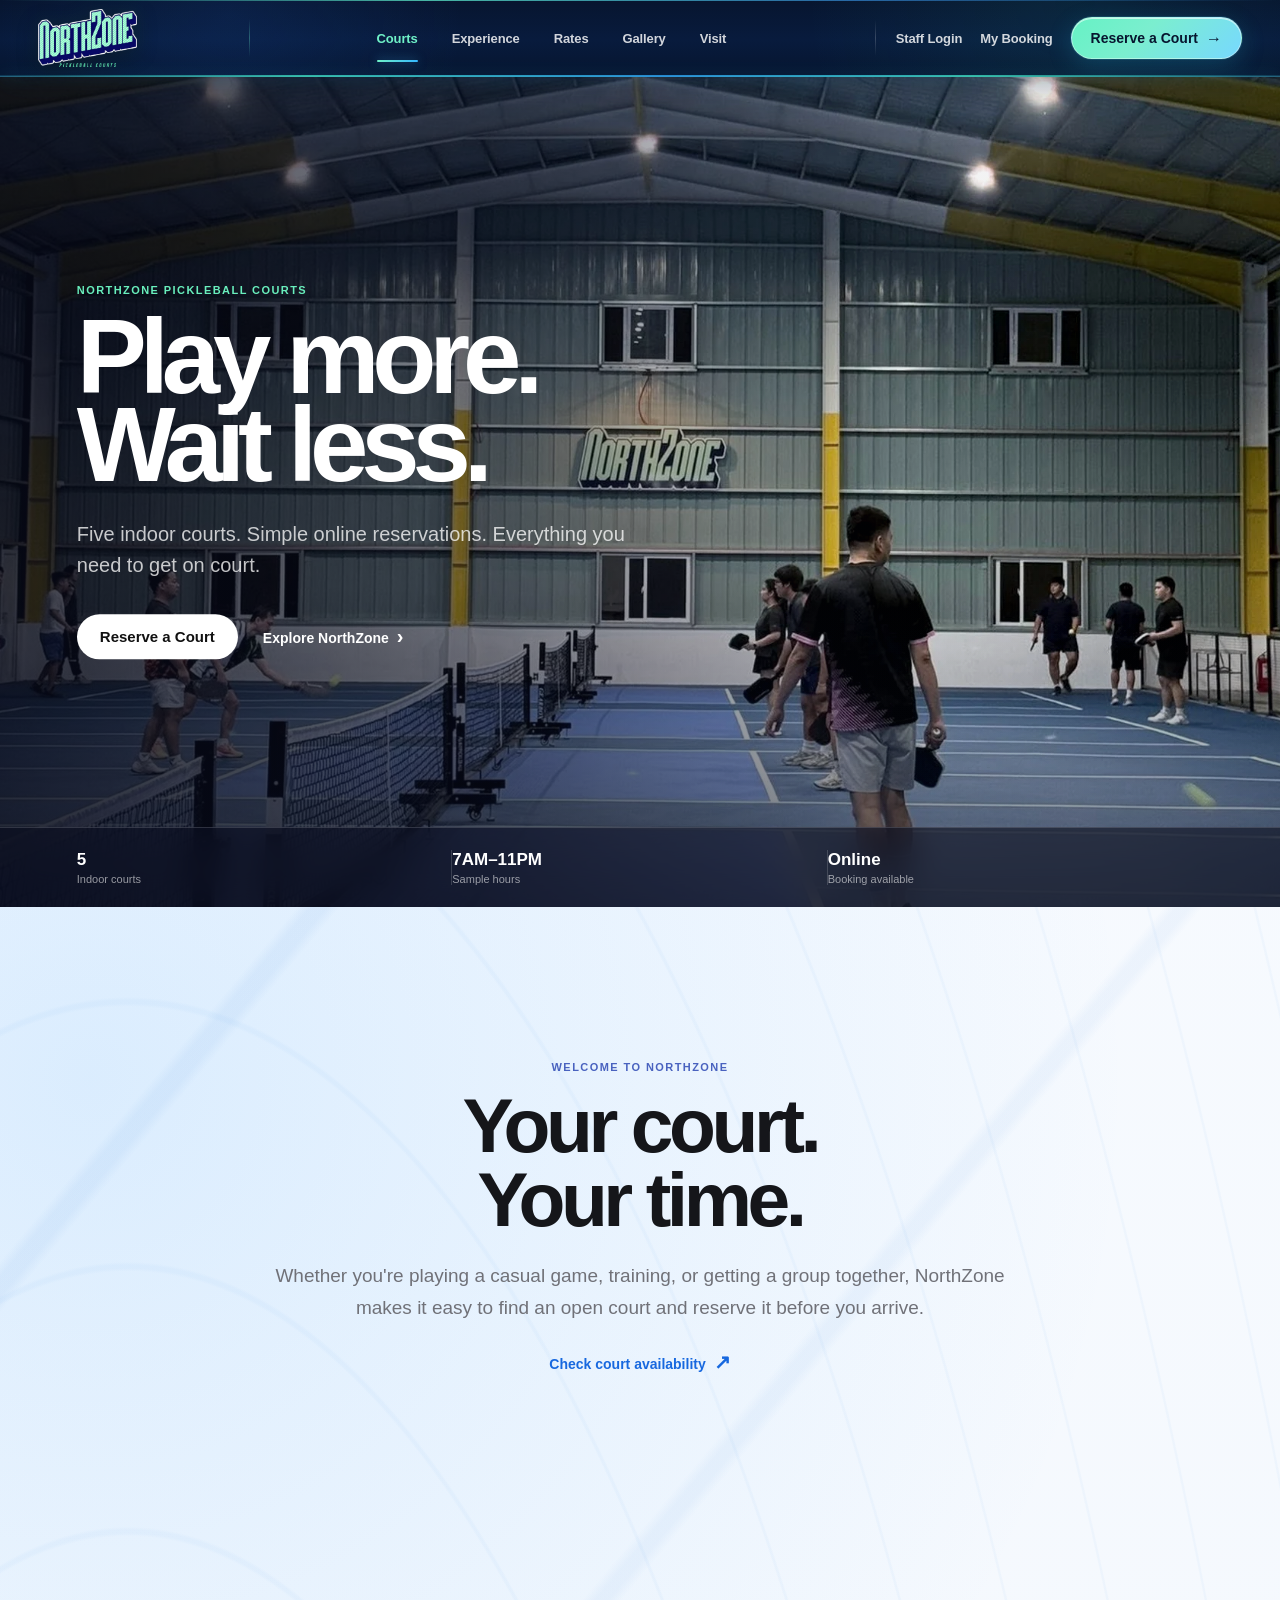
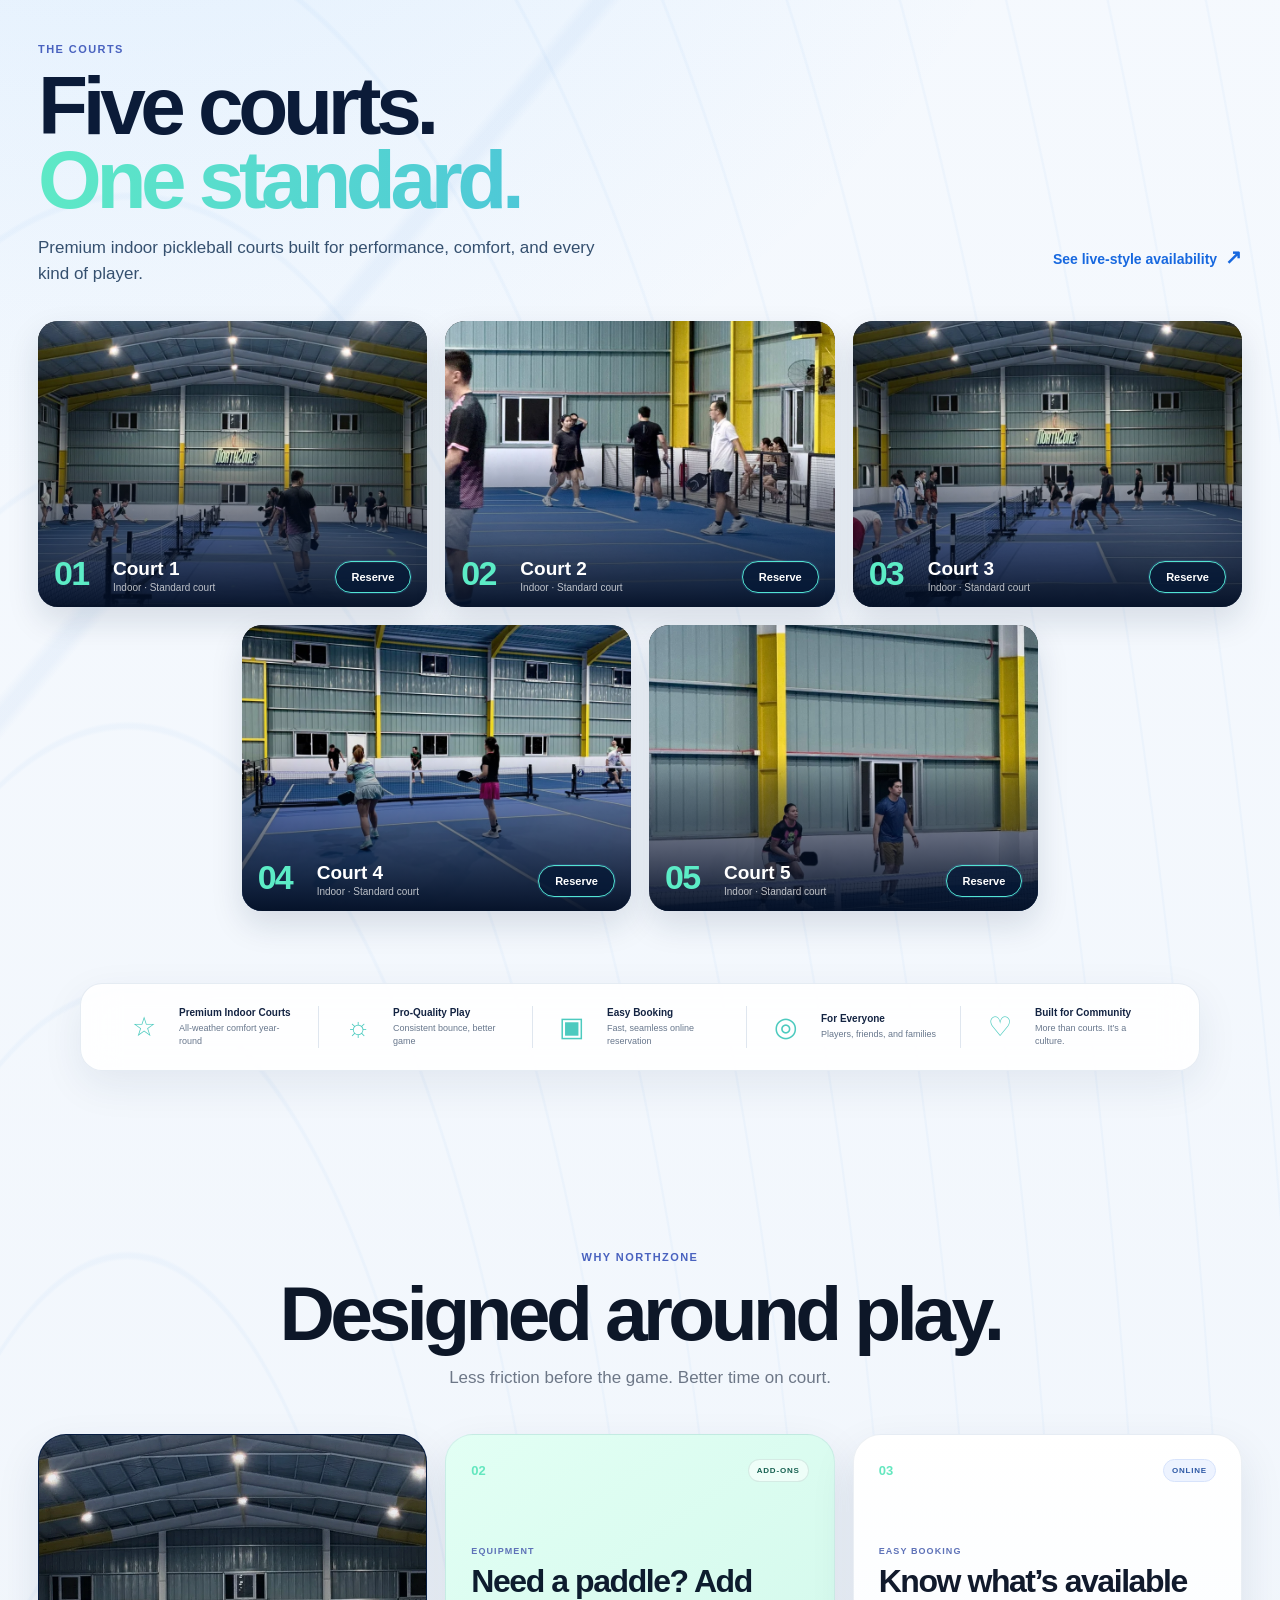
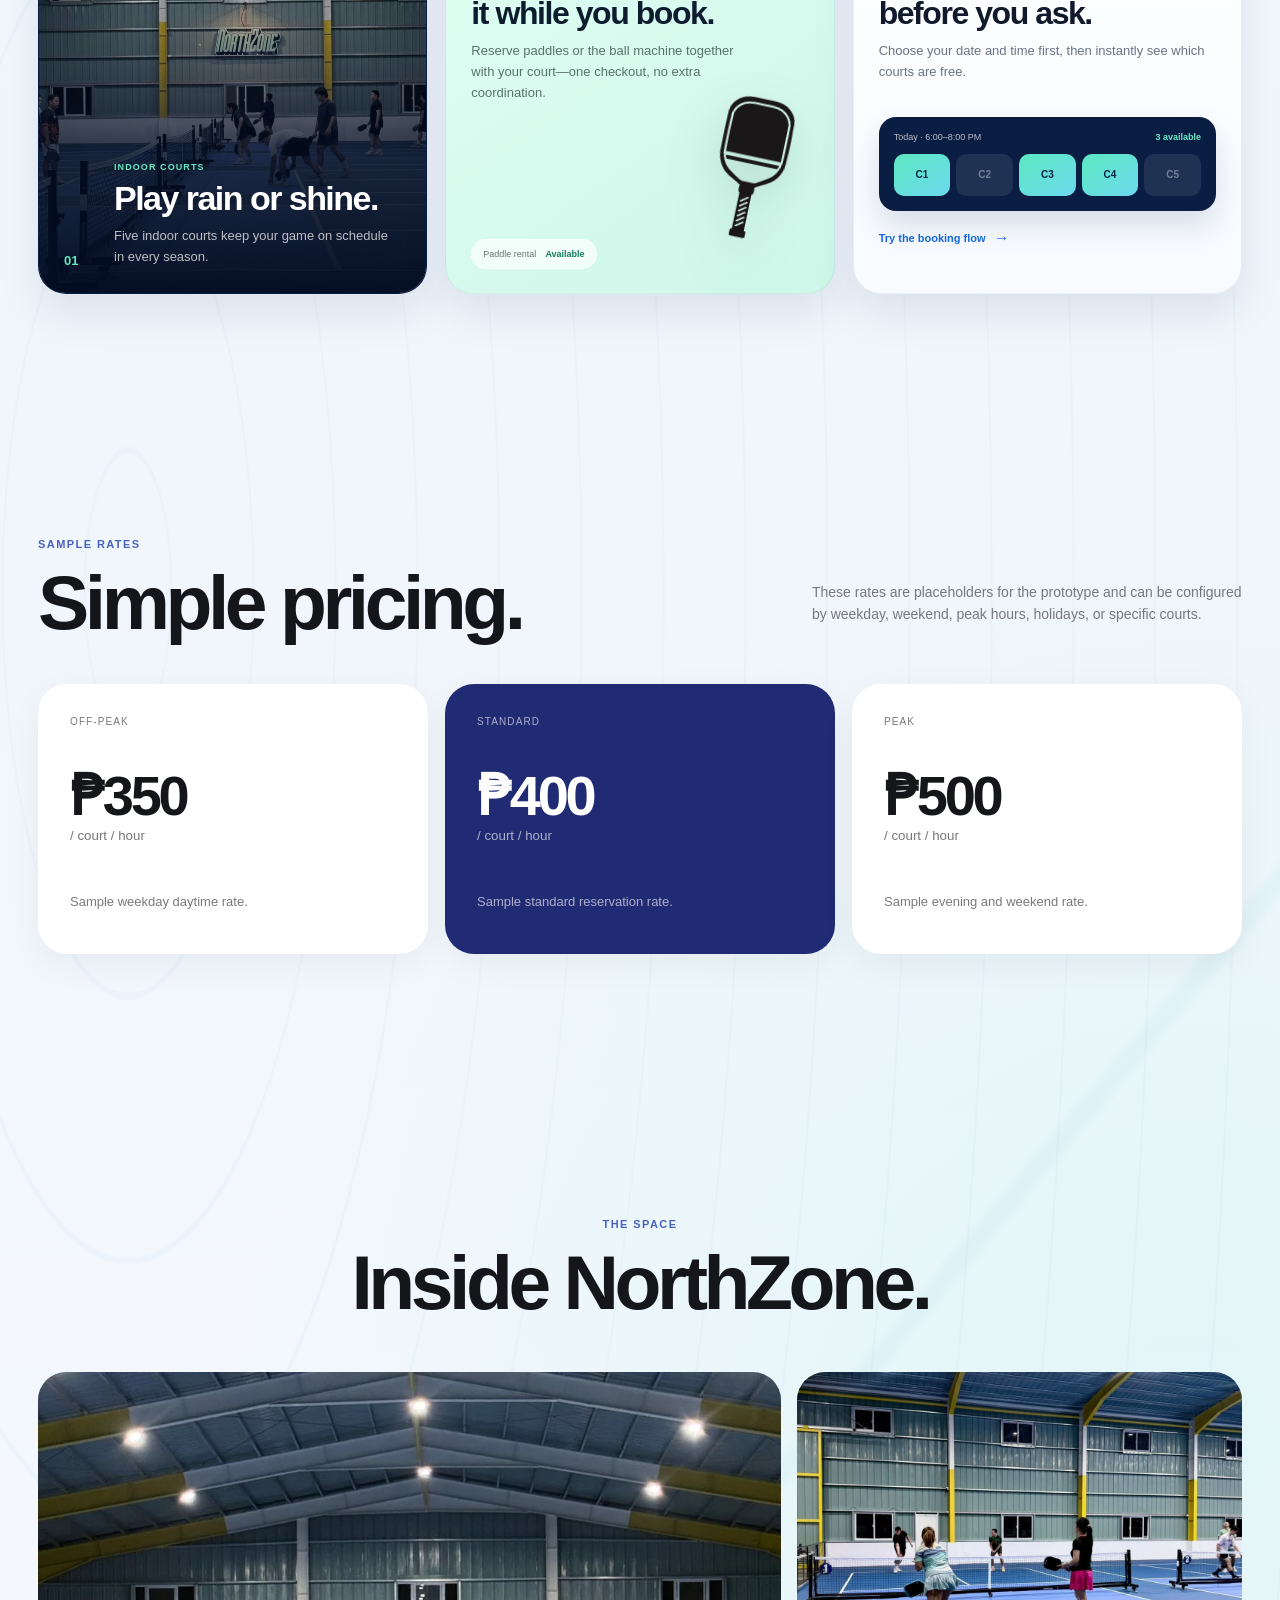
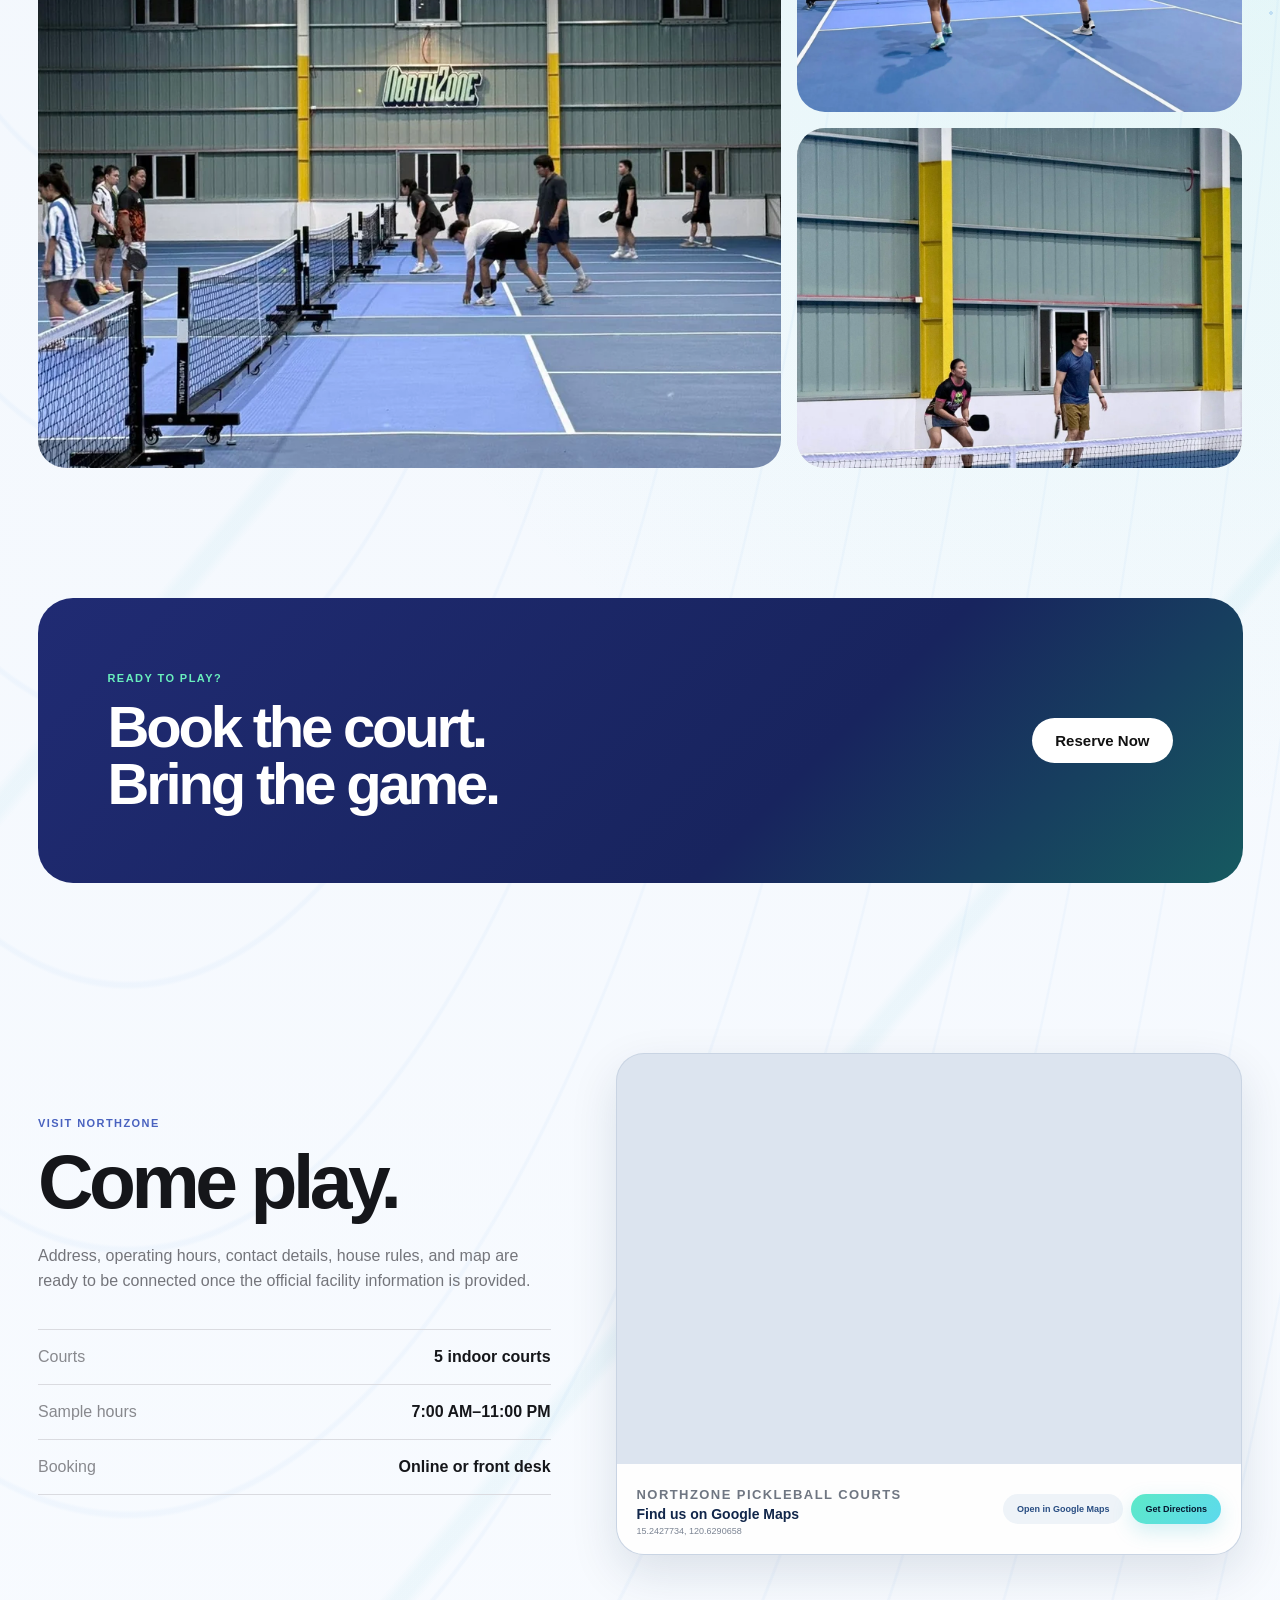
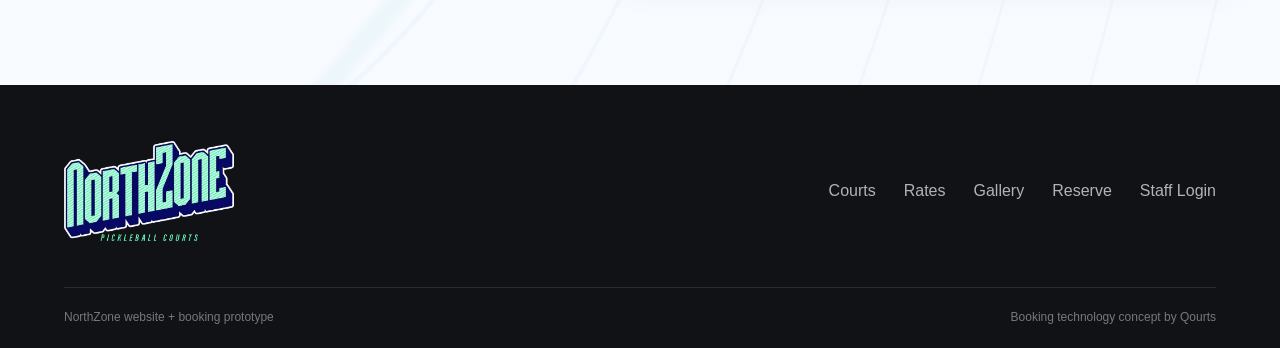
==== commit 2cfe754c: "Add files via upload" ====
--- a/index.html
+++ b/index.html
@@ -202,7 +202,35 @@
       <div><span>Booking</span><strong>Online or front desk</strong></div>
     </div>
   </div>
-  <div class="map-card"><div class="map-pin">NZ</div><strong>NorthZone Pickleball Courts</strong><span>Map integration placeholder</span></div>
+  <div class="map-card real-map-card">
+  <iframe
+    title="NorthZone Pickleball Courts Google Map"
+    src="https://www.google.com/maps?q=15.2427734,120.6290658&z=17&output=embed"
+    loading="lazy"
+    allowfullscreen
+    referrerpolicy="no-referrer-when-downgrade"></iframe>
+  <div class="map-card-footer">
+    <div class="map-location-copy">
+      <span class="map-eyebrow">NORTHZONE PICKLEBALL COURTS</span>
+      <strong>Find us on Google Maps</strong>
+      <small>15.2427734, 120.6290658</small>
+    </div>
+    <div class="map-link-actions">
+      <a class="map-action secondary-map-action"
+         target="_blank"
+         rel="noopener"
+         href="https://www.google.com/maps/place/Northzone+Pickelball+Courts/@15.2427786,120.6264909,1088m/data=!3m2!1e3!4b1!4m6!3m5!1s0x3396ef006a15e32f:0xbafab0867dcd40c!8m2!3d15.2427734!4d120.6290658!16s%2Fg%2F11yvhwdsm1?entry=ttu">
+        Open in Google Maps
+      </a>
+      <a class="map-action primary-map-action"
+         target="_blank"
+         rel="noopener"
+         href="https://www.google.com/maps/dir/?api=1&destination=15.2427734,120.6290658">
+        Get Directions
+      </a>
+    </div>
+  </div>
+</div>
 </section>
 </main>
 
--- a/styles.css
+++ b/styles.css
@@ -478,3 +478,90 @@
 .experience-link span{font-size:16px}
 @media(max-width:980px){.experience-grid-v5{grid-template-columns:1fr}.experience-card-v5{min-height:400px}.equipment-copy,.booking-card-copy{max-width:70%}.experience-paddle{width:220px;height:260px}.mini-booking-ui{max-width:520px}}
 @media(max-width:620px){.experience-v5{padding-top:75px!important;padding-bottom:85px!important}.experience-heading{margin-bottom:30px}.experience-heading h2{font-size:48px}.experience-heading p{font-size:15px}.experience-card-v5{min-height:365px;border-radius:23px}.experience-card-content{left:20px;right:20px;bottom:20px}.equipment-copy,.booking-card-copy{padding:42px 20px 0;max-width:100%}.feature-top-row{padding:20px 20px 0}.experience-card-v5 h3,.equipment-card h3,.booking-card h3{font-size:29px}.experience-paddle{width:150px;height:185px;right:-12px;bottom:8px;opacity:.9}.equipment-meta{left:20px;bottom:20px}.mini-booking-ui{margin:26px 20px 0}.experience-link{margin-left:20px}}
+
+
+/* =========================================================
+   v6 — Fixed NorthZone Google Maps embed
+   ========================================================= */
+.real-map-card{
+  min-height:0 !important;
+  height:auto !important;
+  display:block !important;
+  padding:0 !important;
+  overflow:hidden;
+  border-radius:28px;
+  background:#dce4ef !important;
+  box-shadow:0 18px 48px rgba(20,42,76,.12);
+  border:1px solid rgba(34,69,116,.10);
+}
+.real-map-card iframe{
+  width:100%;
+  height:410px;
+  display:block;
+  border:0;
+  filter:saturate(.92) contrast(.98);
+}
+.map-card-footer{
+  background:rgba(255,255,255,.97);
+  display:flex;
+  justify-content:space-between;
+  align-items:center;
+  gap:20px;
+  padding:18px 20px;
+}
+.map-location-copy{
+  display:flex;
+  flex-direction:column;
+  gap:4px;
+}
+.map-eyebrow{
+  font-size:8px;
+  letter-spacing:.11em;
+  color:#5071b7;
+  font-weight:750;
+}
+.map-location-copy strong{
+  font-size:14px;
+  color:#11264a;
+}
+.map-location-copy small{
+  font-size:9px;
+  color:#7a8392;
+}
+.map-link-actions{
+  display:flex;
+  align-items:center;
+  gap:8px;
+}
+.map-action{
+  border-radius:999px;
+  padding:10px 14px;
+  font-size:9px;
+  font-weight:700;
+  transition:.2s ease;
+}
+.secondary-map-action{
+  background:#eef3f8;
+  color:#284d82;
+}
+.primary-map-action{
+  background:linear-gradient(135deg,#5ce9c7,#5dd9ee);
+  color:#07172f;
+  box-shadow:0 7px 20px rgba(53,188,206,.22);
+}
+.map-action:hover{
+  transform:translateY(-1px);
+}
+@media(max-width:700px){
+  .real-map-card iframe{height:320px}
+  .map-card-footer{
+    align-items:flex-start;
+    flex-direction:column;
+  }
+  .map-link-actions{
+    width:100%;
+    flex-direction:column;
+    align-items:stretch;
+  }
+  .map-action{text-align:center}
+}
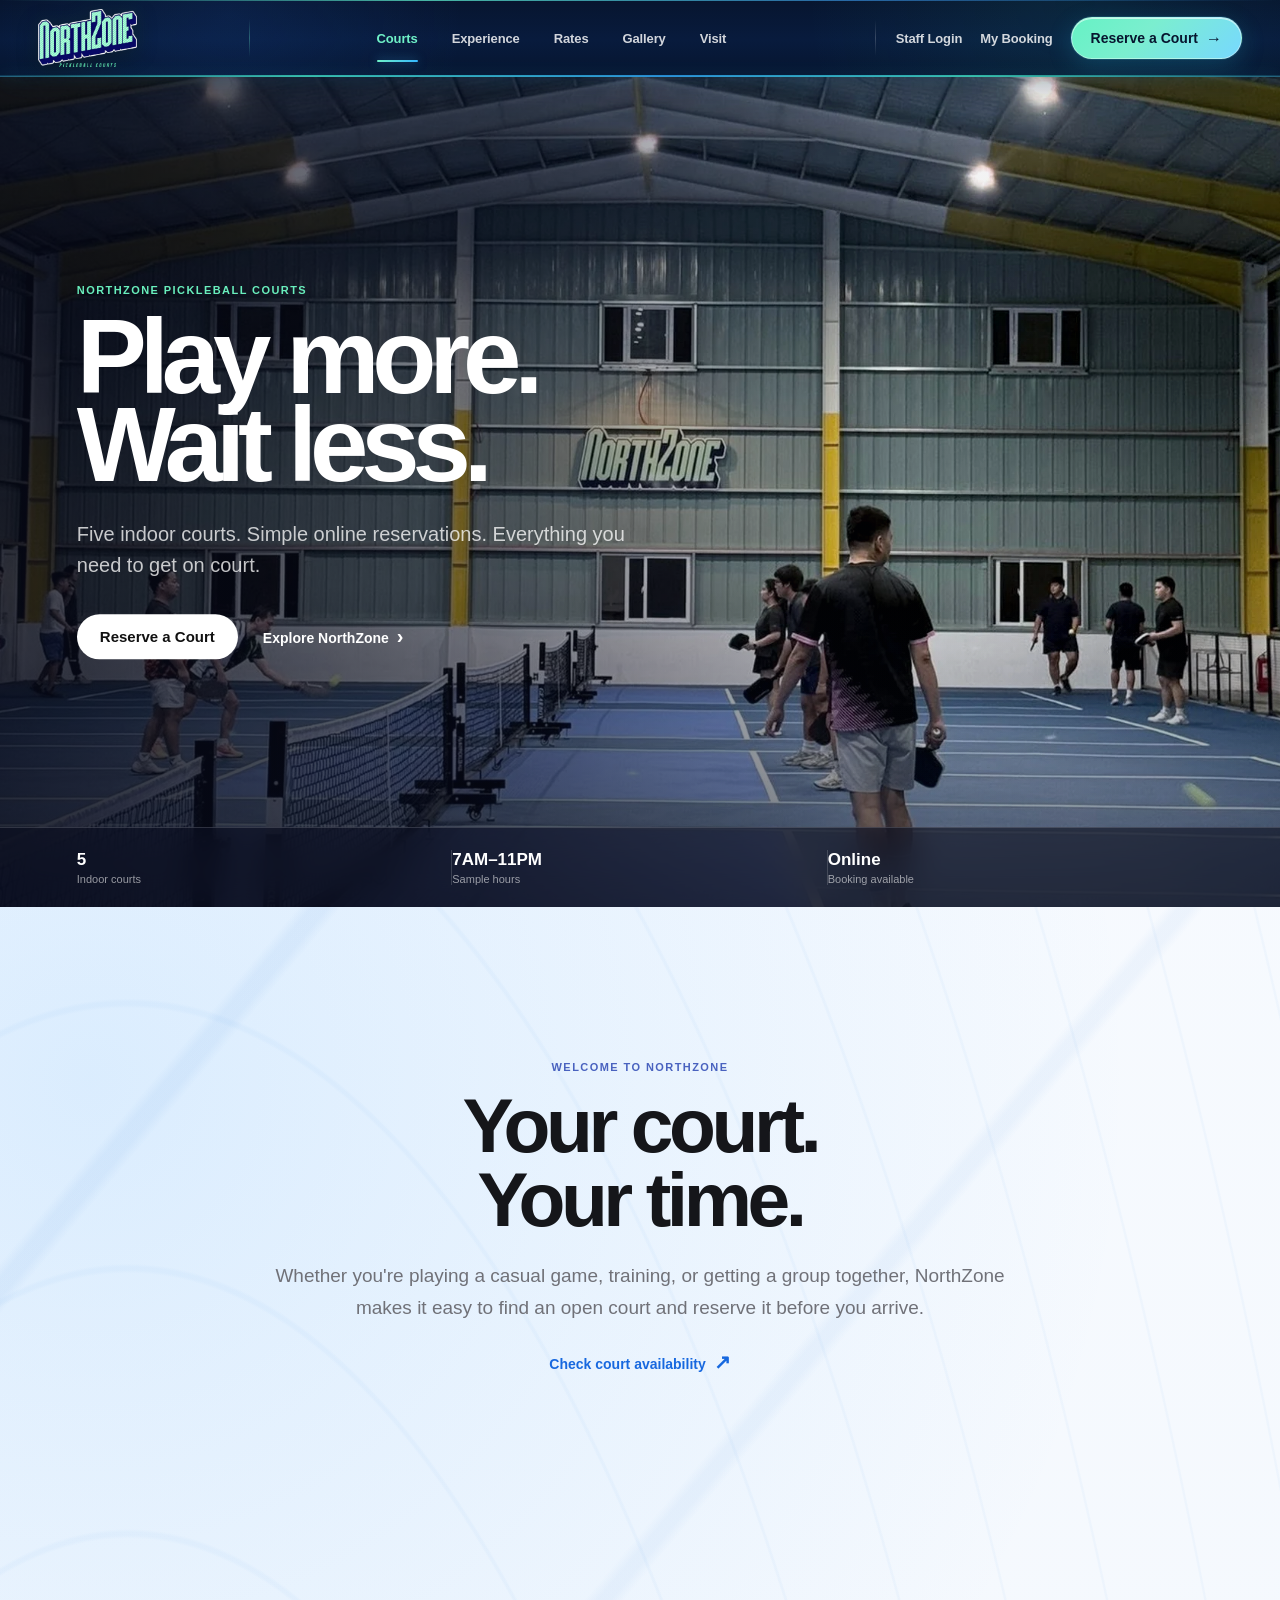
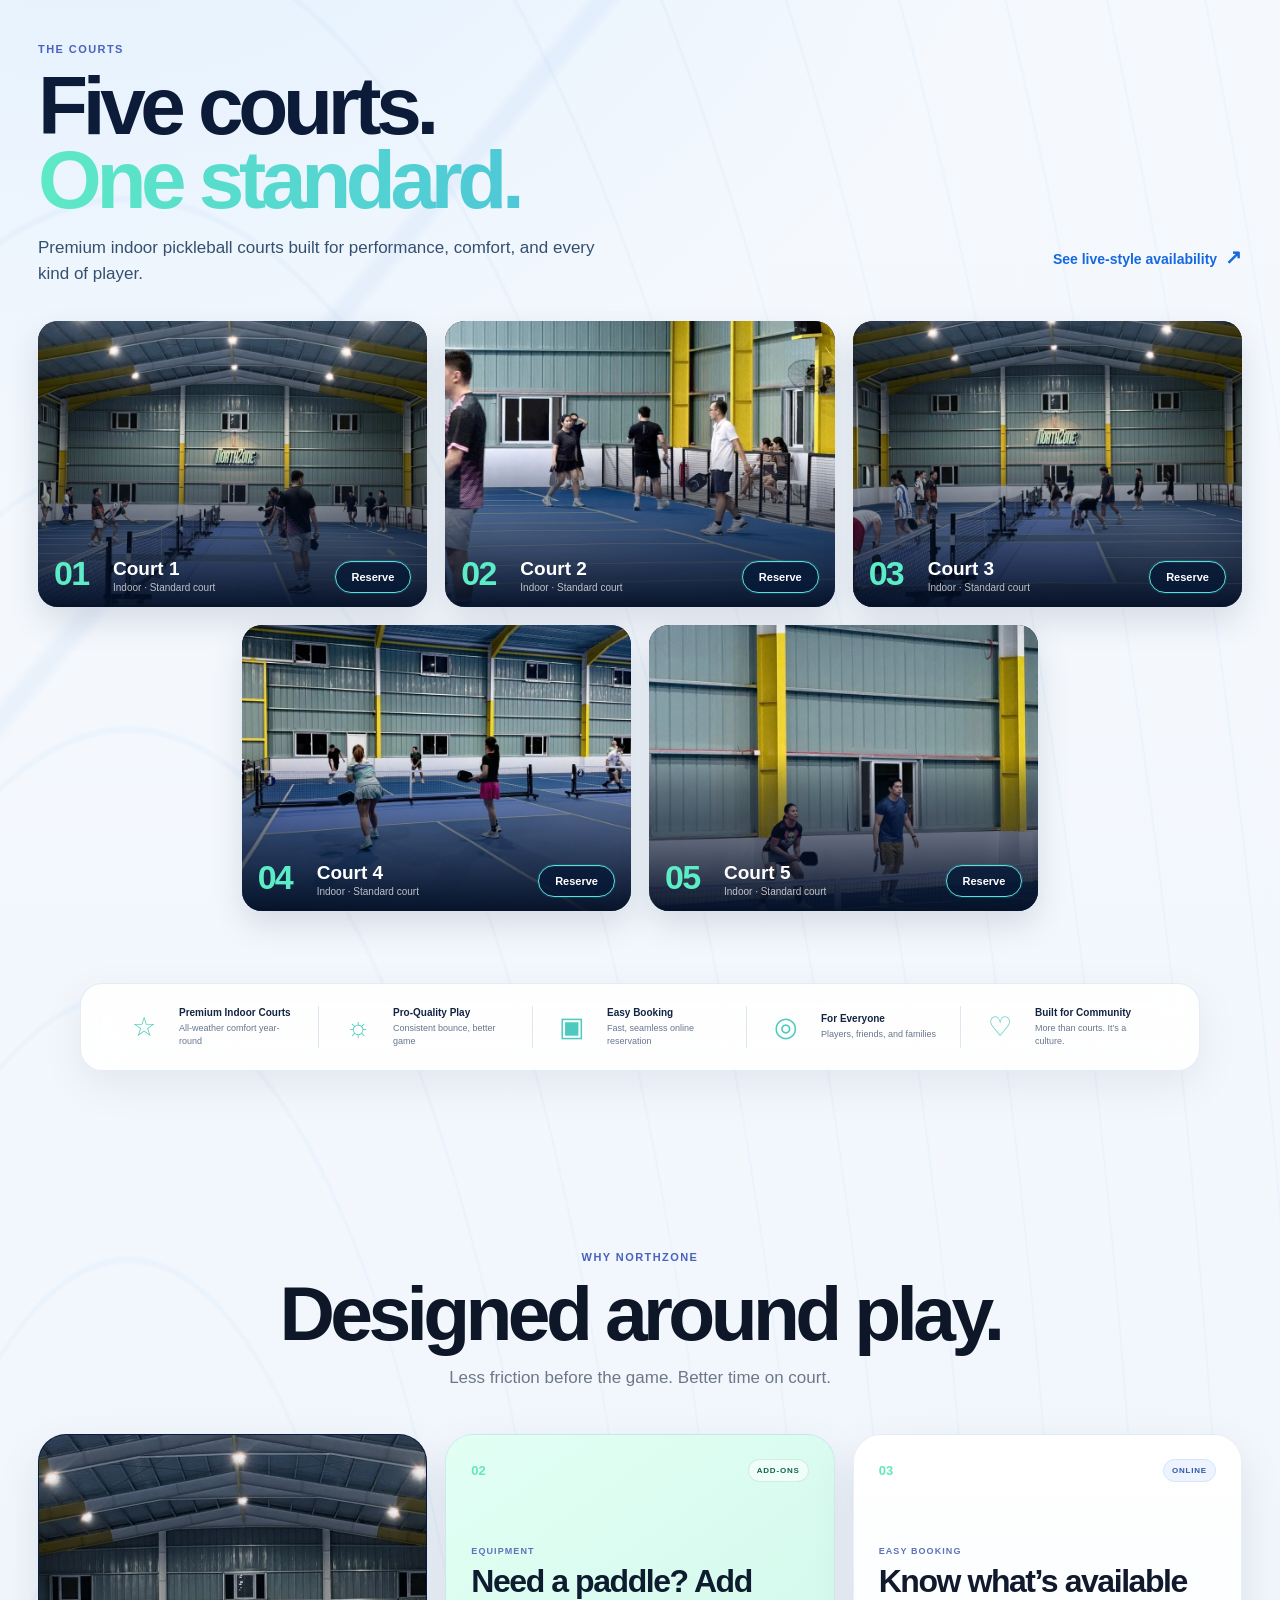
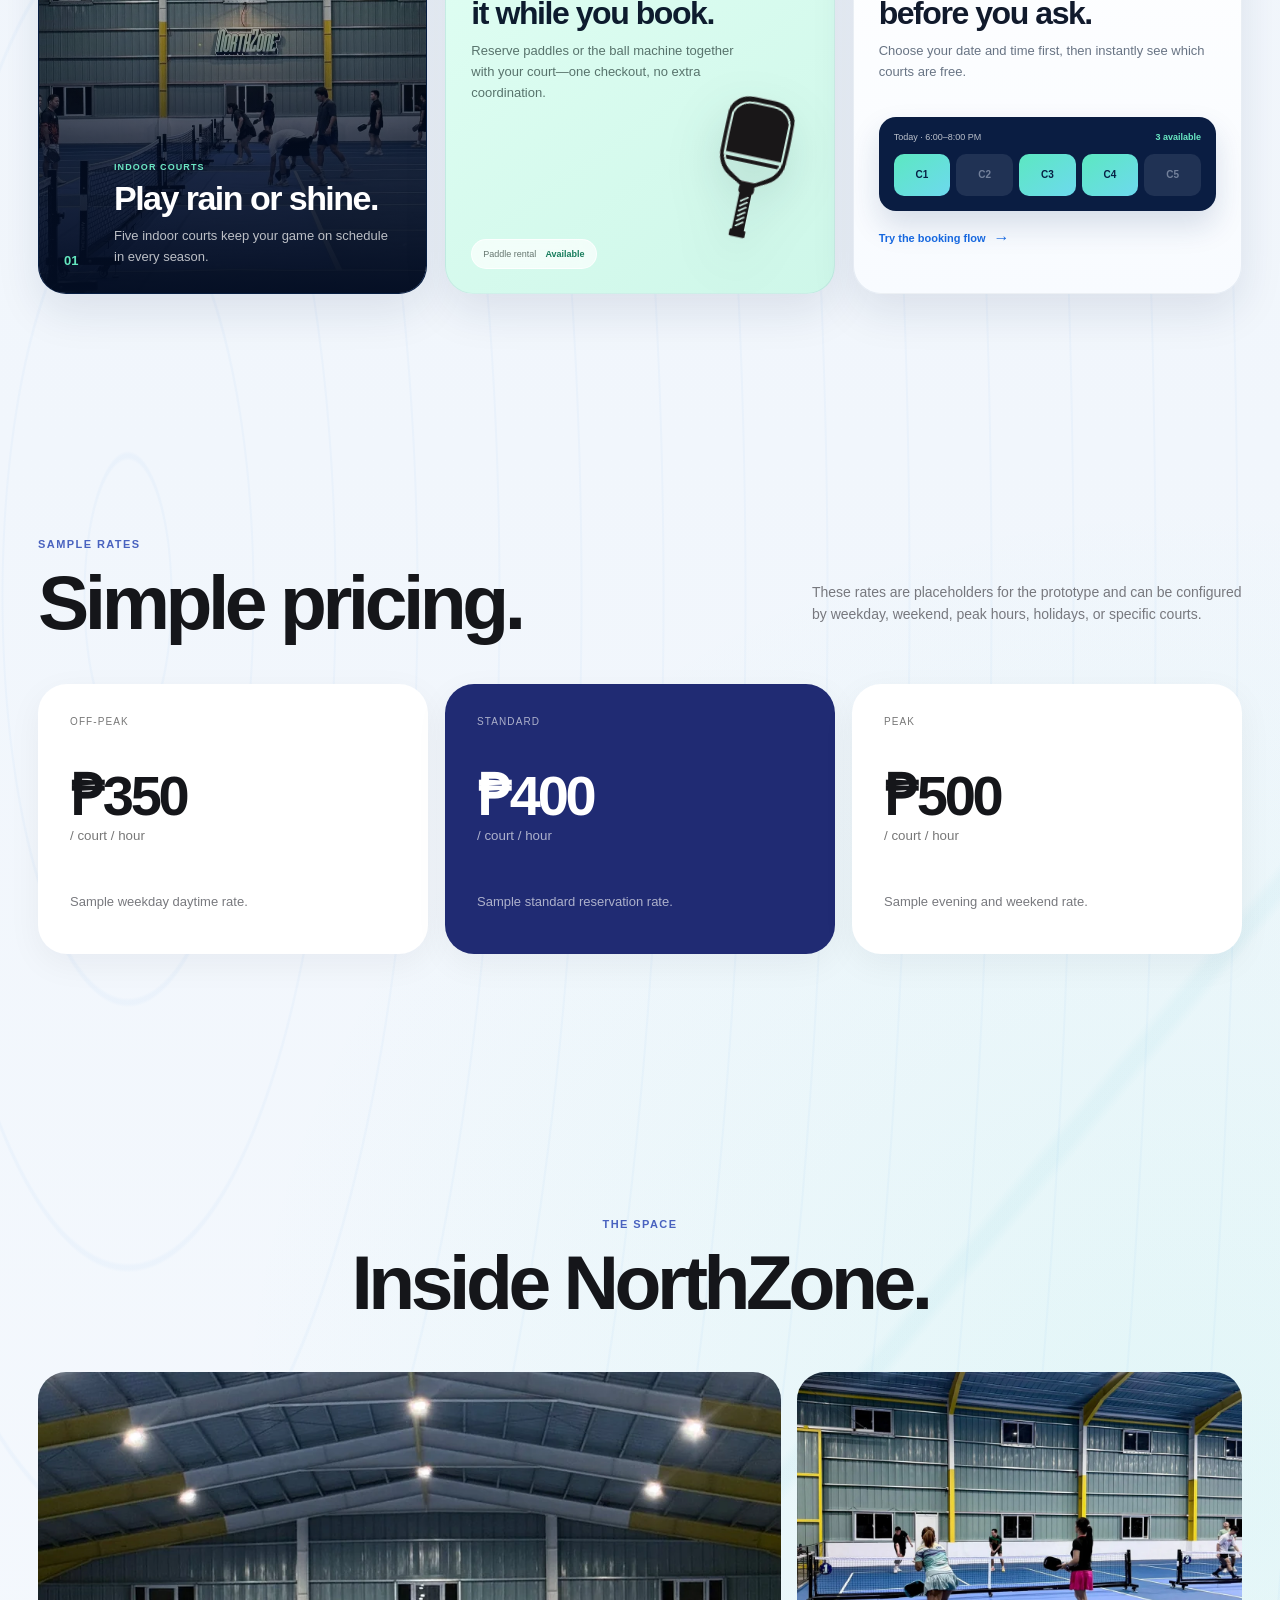
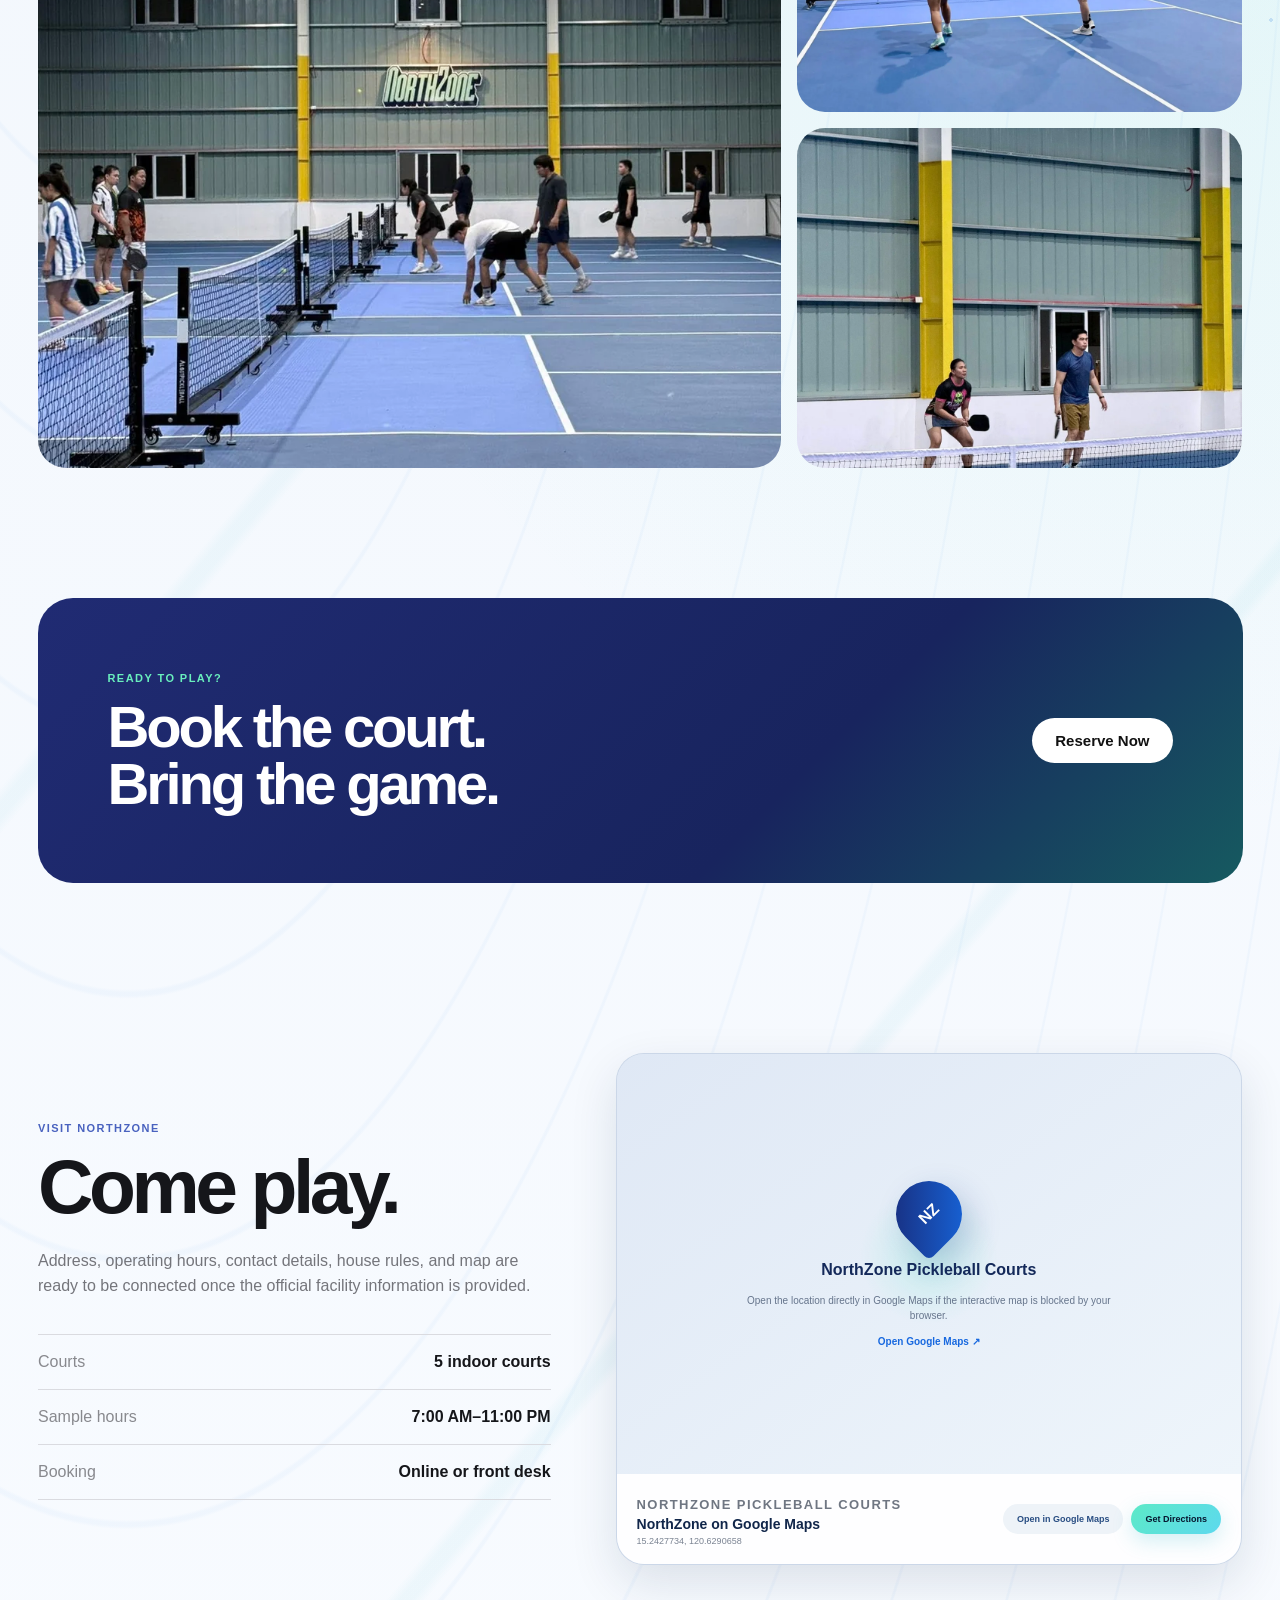
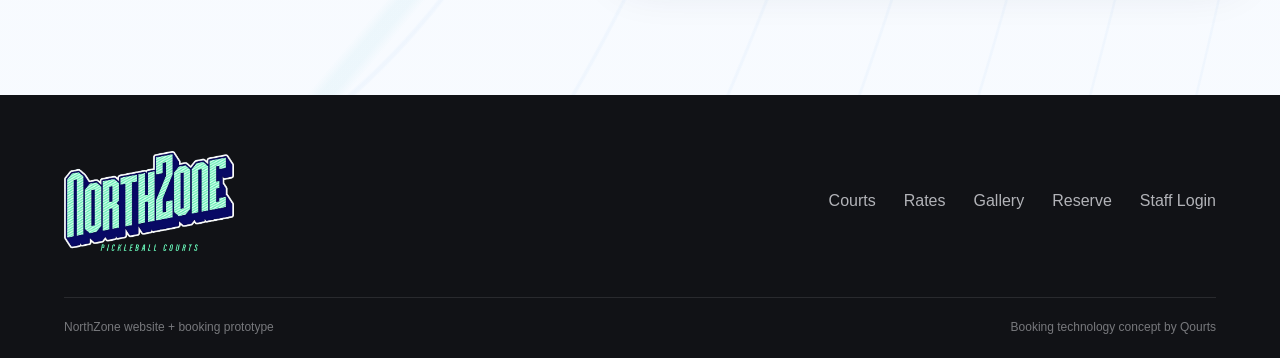
==== commit 4dee6e21: "Add files via upload" ====
--- a/index.html
+++ b/index.html
@@ -16,7 +16,7 @@
       <a href="#courts" class="active-nav">Courts</a><a href="#experience">Experience</a><a href="#rates">Rates</a><a href="#gallery">Gallery</a><a href="#visit">Visit</a>
     </nav>
     <div class="nav-actions">
-      <a class="plain-link staff-login-link" href="https://admin.northzonepickleball.com">Staff Login</a><a class="plain-link" href="booking.html#manage">My Booking</a>
+      <a class="plain-link staff-login-link" href="https://qourtsph.github.io/NorthZone-Admin-Portal-v1/admin-login.html">Staff Login</a><a class="plain-link" href="booking.html#manage">My Booking</a>
       <a class="pill primary" href="booking.html">Reserve a Court <span class="cta-arrow">→</span></a>
       <button class="menu-button" id="menuButton">☰</button>
     </div>
@@ -202,17 +202,25 @@
       <div><span>Booking</span><strong>Online or front desk</strong></div>
     </div>
   </div>
-  <div class="map-card real-map-card">
-  <iframe
-    title="NorthZone Pickleball Courts Google Map"
-    src="https://www.google.com/maps?q=15.2427734,120.6290658&z=17&output=embed"
-    loading="lazy"
-    allowfullscreen
-    referrerpolicy="no-referrer-when-downgrade"></iframe>
+  <div class="map-card real-map-card" id="northzoneMap">
+  <div class="map-embed-shell">
+    <iframe
+      title="NorthZone Pickleball Courts Google Map"
+      src="https://maps.google.com/maps?q=15.2427734%2C120.6290658&hl=en&z=17&t=m&output=embed&iwloc=near"
+      loading="eager"
+      allowfullscreen=""
+      referrerpolicy="no-referrer-when-downgrade"></iframe>
+    <div class="map-loading-fallback" aria-hidden="true">
+      <div class="map-pin-fallback">NZ</div>
+      <strong>NorthZone Pickleball Courts</strong>
+      <span>Open the location directly in Google Maps if the interactive map is blocked by your browser.</span>
+      <a target="_blank" rel="noopener" href="https://www.google.com/maps/place/Northzone+Pickelball+Courts/@15.2427786,120.6264909,1088m/data=!3m2!1e3!4b1!4m6!3m5!1s0x3396ef006a15e32f:0xbafab0867dcd40c!8m2!3d15.2427734!4d120.6290658!16s%2Fg%2F11yvhwdsm1?entry=ttu">Open Google Maps ↗</a>
+    </div>
+  </div>
   <div class="map-card-footer">
     <div class="map-location-copy">
       <span class="map-eyebrow">NORTHZONE PICKLEBALL COURTS</span>
-      <strong>Find us on Google Maps</strong>
+      <strong>NorthZone on Google Maps</strong>
       <small>15.2427734, 120.6290658</small>
     </div>
     <div class="map-link-actions">
@@ -237,7 +245,7 @@
 <footer class="site-footer">
   <div class="footer-inner">
     <img src="assets/northzone-logo-official.png" alt="NorthZone">
-    <div class="footer-links"><a href="#courts">Courts</a><a href="#rates">Rates</a><a href="#gallery">Gallery</a><a href="booking.html">Reserve</a><a href="https://admin.northzonepickleball.com">Staff Login</a></div>
+    <div class="footer-links"><a href="#courts">Courts</a><a href="#rates">Rates</a><a href="#gallery">Gallery</a><a href="booking.html">Reserve</a><a href="https://qourtsph.github.io/NorthZone-Admin-Portal-v1/admin-login.html">Staff Login</a></div>
   </div>
   <div class="footer-legal"><span>NorthZone website + booking prototype</span><span>Booking technology concept by Qourts</span></div>
 </footer>
--- a/styles.css
+++ b/styles.css
@@ -565,3 +565,83 @@
   }
   .map-action{text-align:center}
 }
+
+/* =========================================================
+   v7 — verified map embed + visible fallback
+   ========================================================= */
+.real-map-card{
+  position:relative;
+  overflow:hidden;
+  min-height:0 !important;
+  height:auto !important;
+  padding:0 !important;
+  display:block !important;
+  background:#dfe8f5 !important;
+}
+.map-embed-shell{
+  position:relative;
+  height:420px;
+  overflow:hidden;
+  background:
+    radial-gradient(circle at 50% 48%,rgba(84,228,196,.22),transparent 18%),
+    linear-gradient(145deg,#dfe8f5,#eef5fb);
+}
+.map-embed-shell iframe{
+  position:absolute;
+  inset:0;
+  z-index:2;
+  width:100% !important;
+  height:100% !important;
+  min-height:420px;
+  border:0 !important;
+  display:block !important;
+  background:transparent;
+}
+.map-loading-fallback{
+  position:absolute;
+  inset:0;
+  z-index:1;
+  display:flex;
+  flex-direction:column;
+  justify-content:center;
+  align-items:center;
+  text-align:center;
+  gap:9px;
+  padding:30px;
+  color:#14295a;
+}
+.map-loading-fallback .map-pin-fallback{
+  width:66px;
+  height:66px;
+  border-radius:50% 50% 50% 10%;
+  transform:rotate(-45deg);
+  display:grid;
+  place-items:center;
+  color:#fff;
+  background:linear-gradient(135deg,#182a78,#1768df);
+  box-shadow:0 14px 30px rgba(34,69,140,.22);
+  font-weight:800;
+}
+.map-loading-fallback .map-pin-fallback::first-line{
+  transform:rotate(45deg);
+}
+.map-loading-fallback strong{
+  font-size:16px;
+  margin-top:5px;
+}
+.map-loading-fallback span{
+  max-width:390px;
+  font-size:10px;
+  line-height:1.5;
+  color:#66758c;
+}
+.map-loading-fallback a{
+  margin-top:4px;
+  color:#1768df;
+  font-size:10px;
+  font-weight:750;
+}
+@media(max-width:700px){
+  .map-embed-shell{height:340px}
+  .map-embed-shell iframe{min-height:340px}
+}
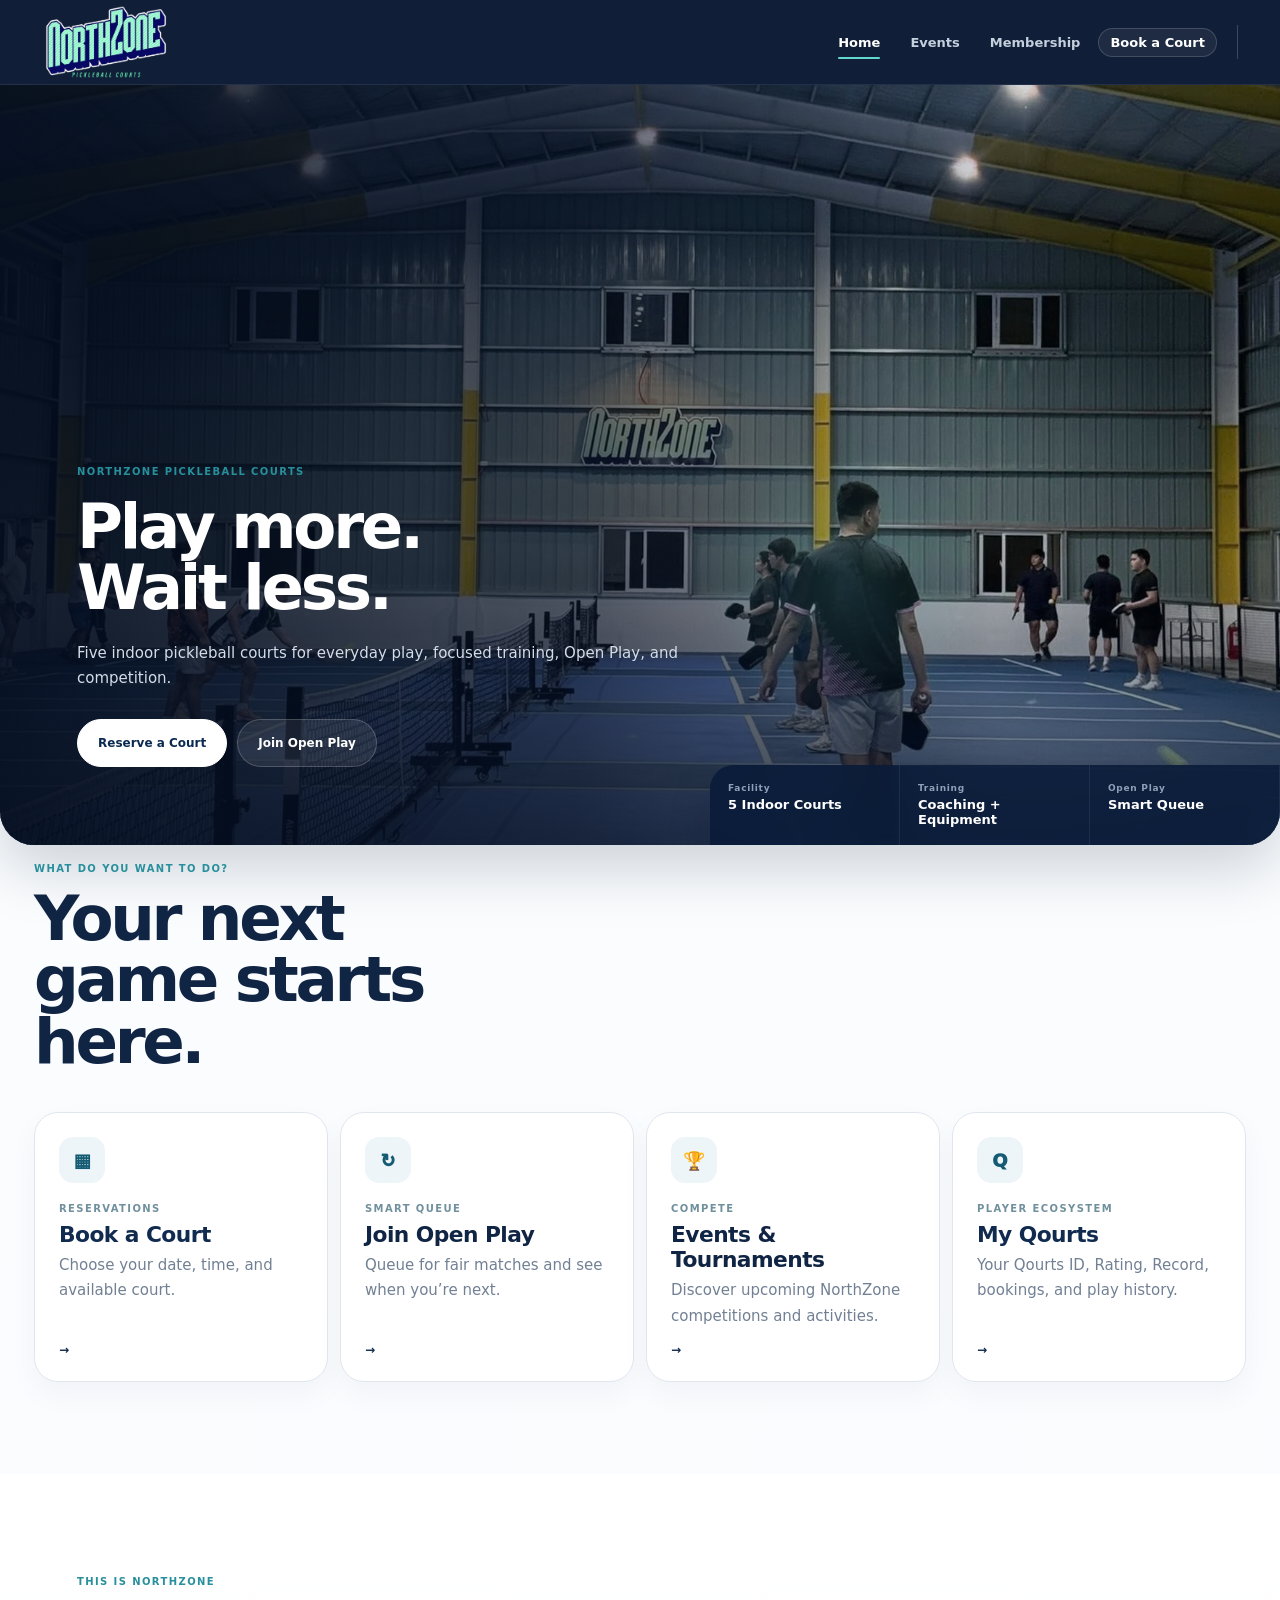
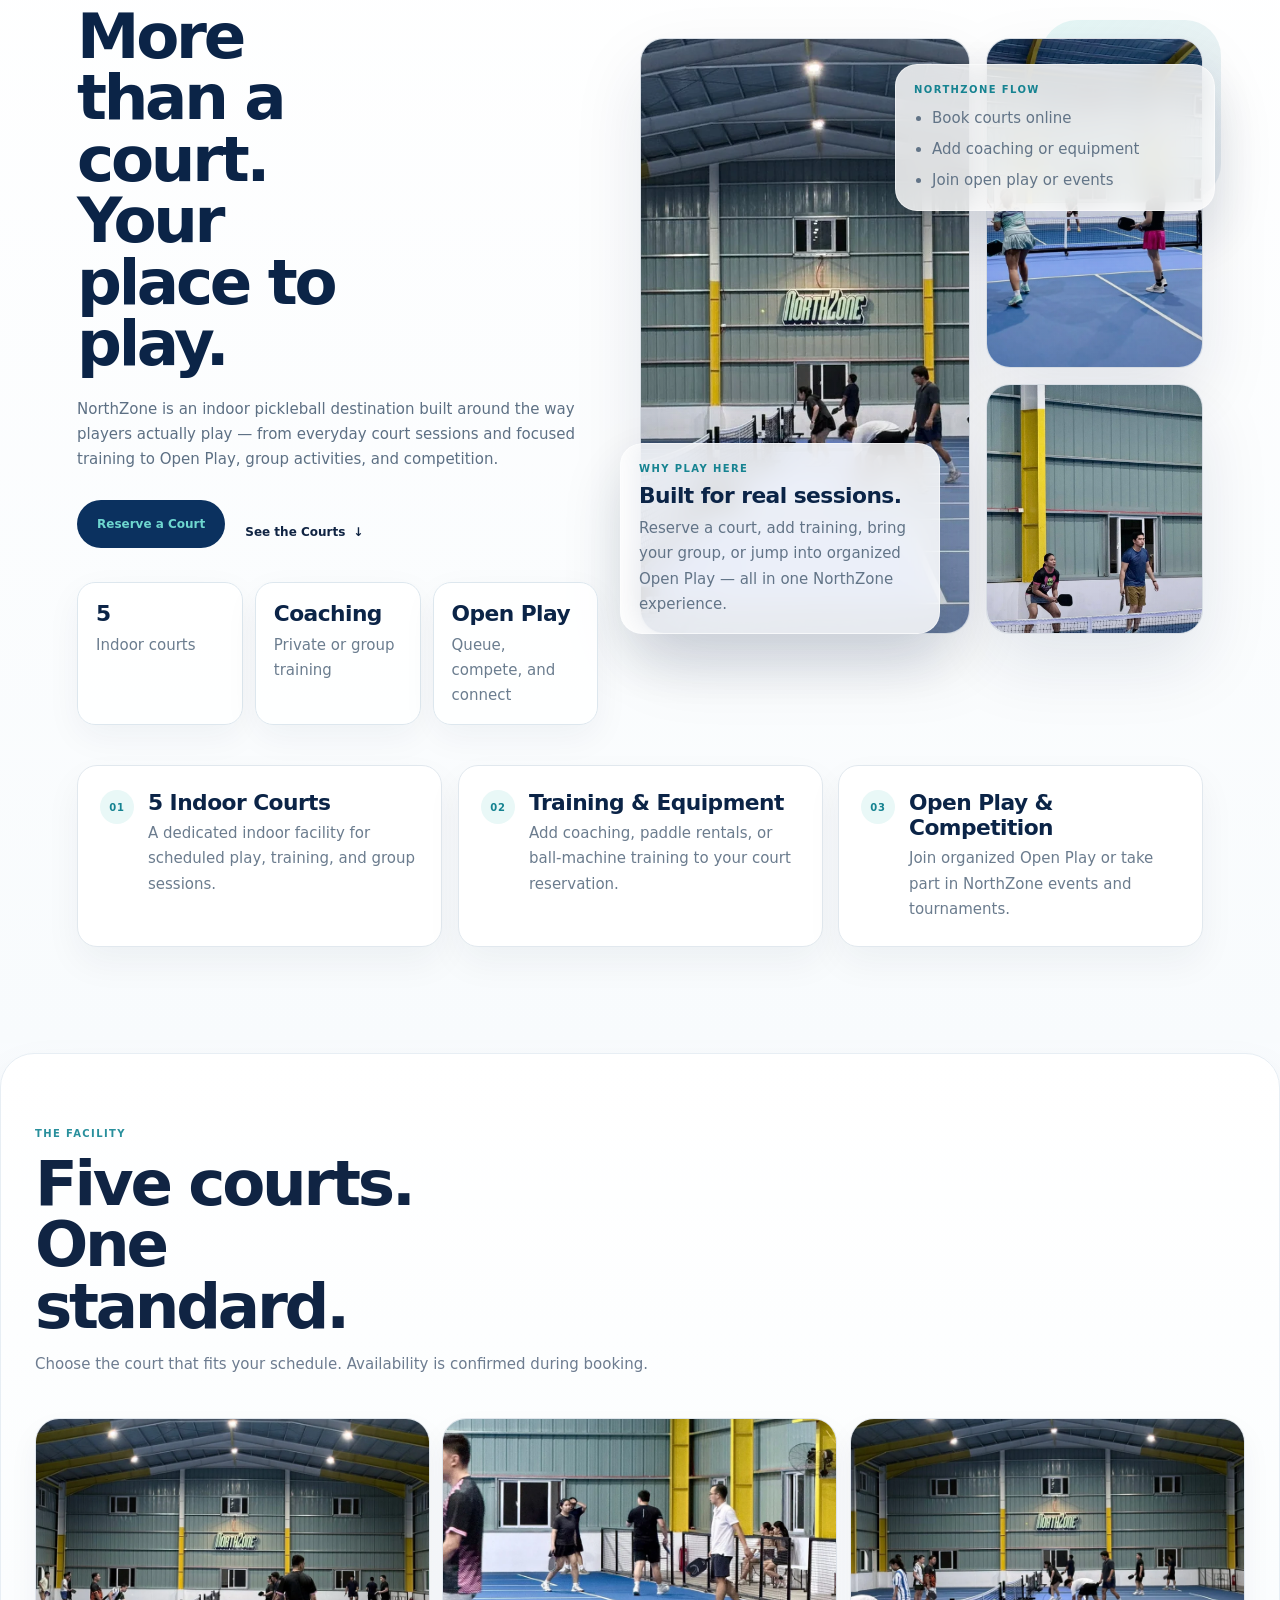
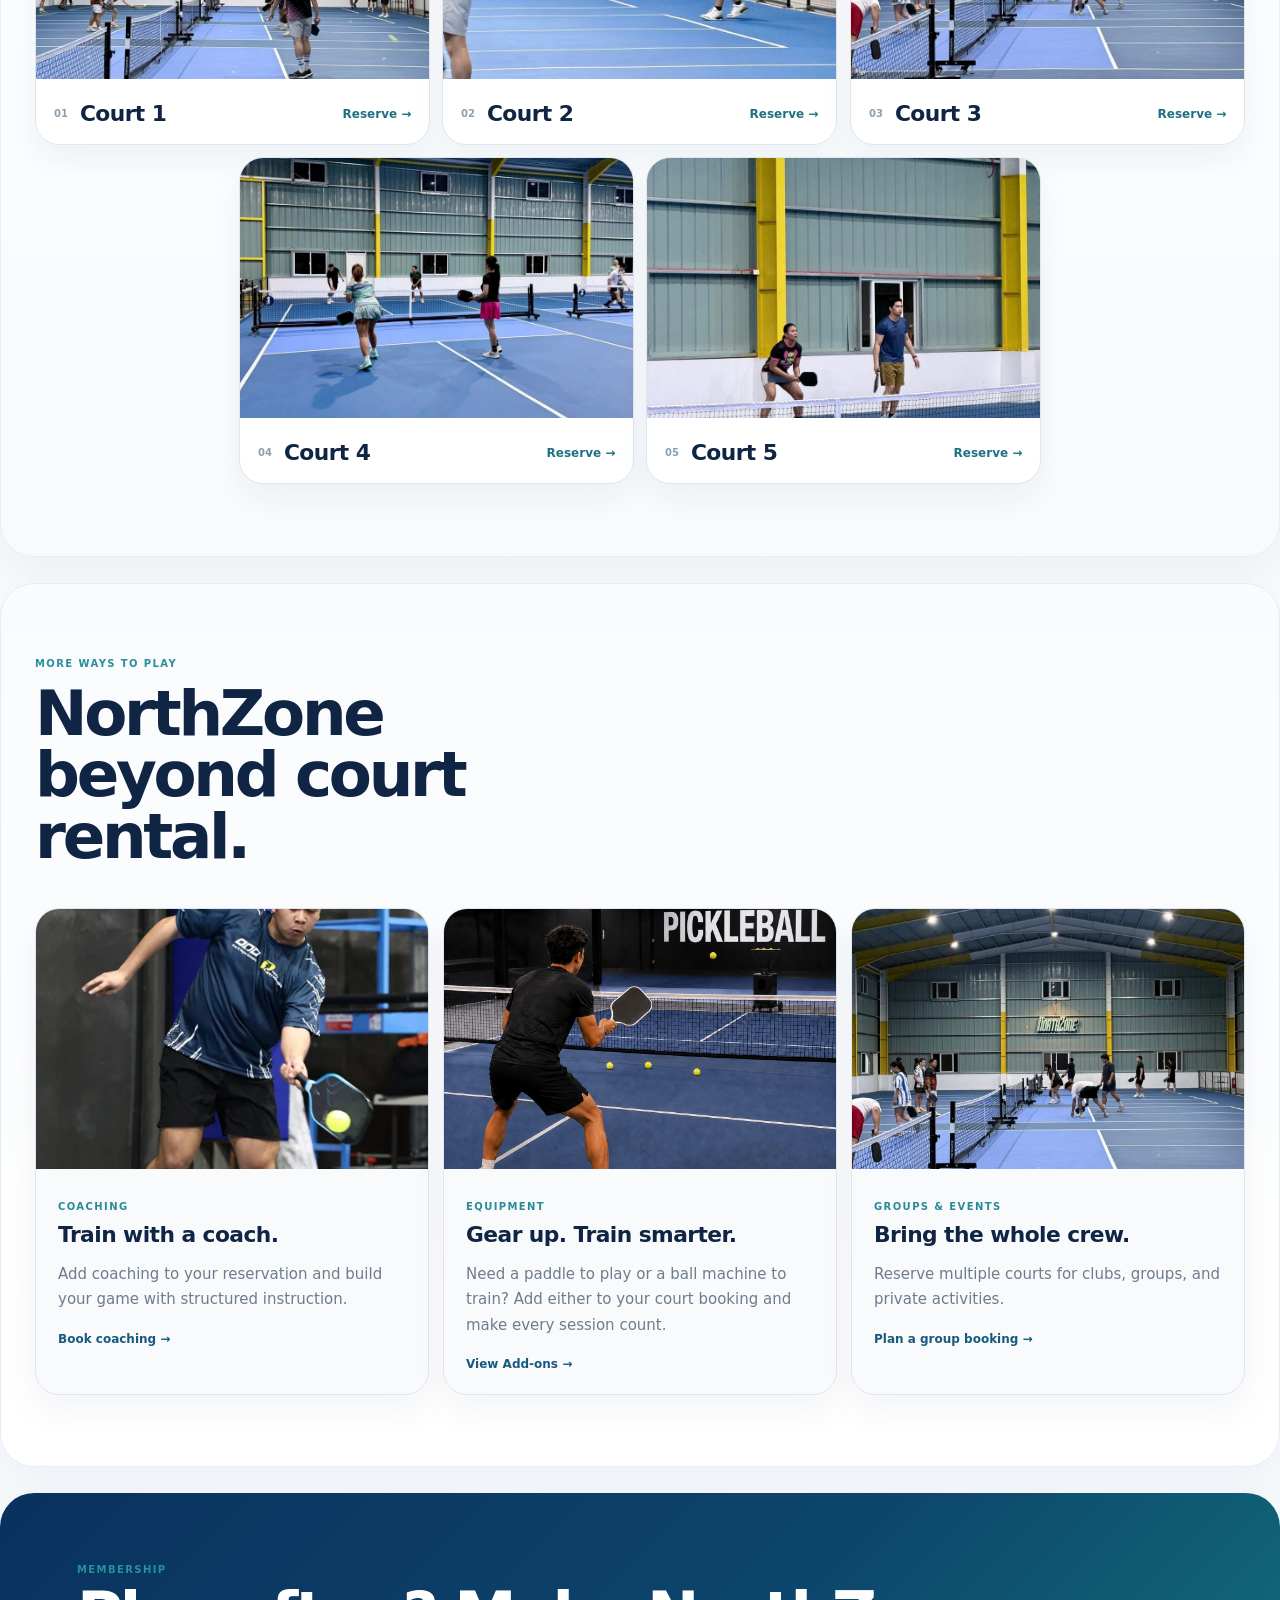
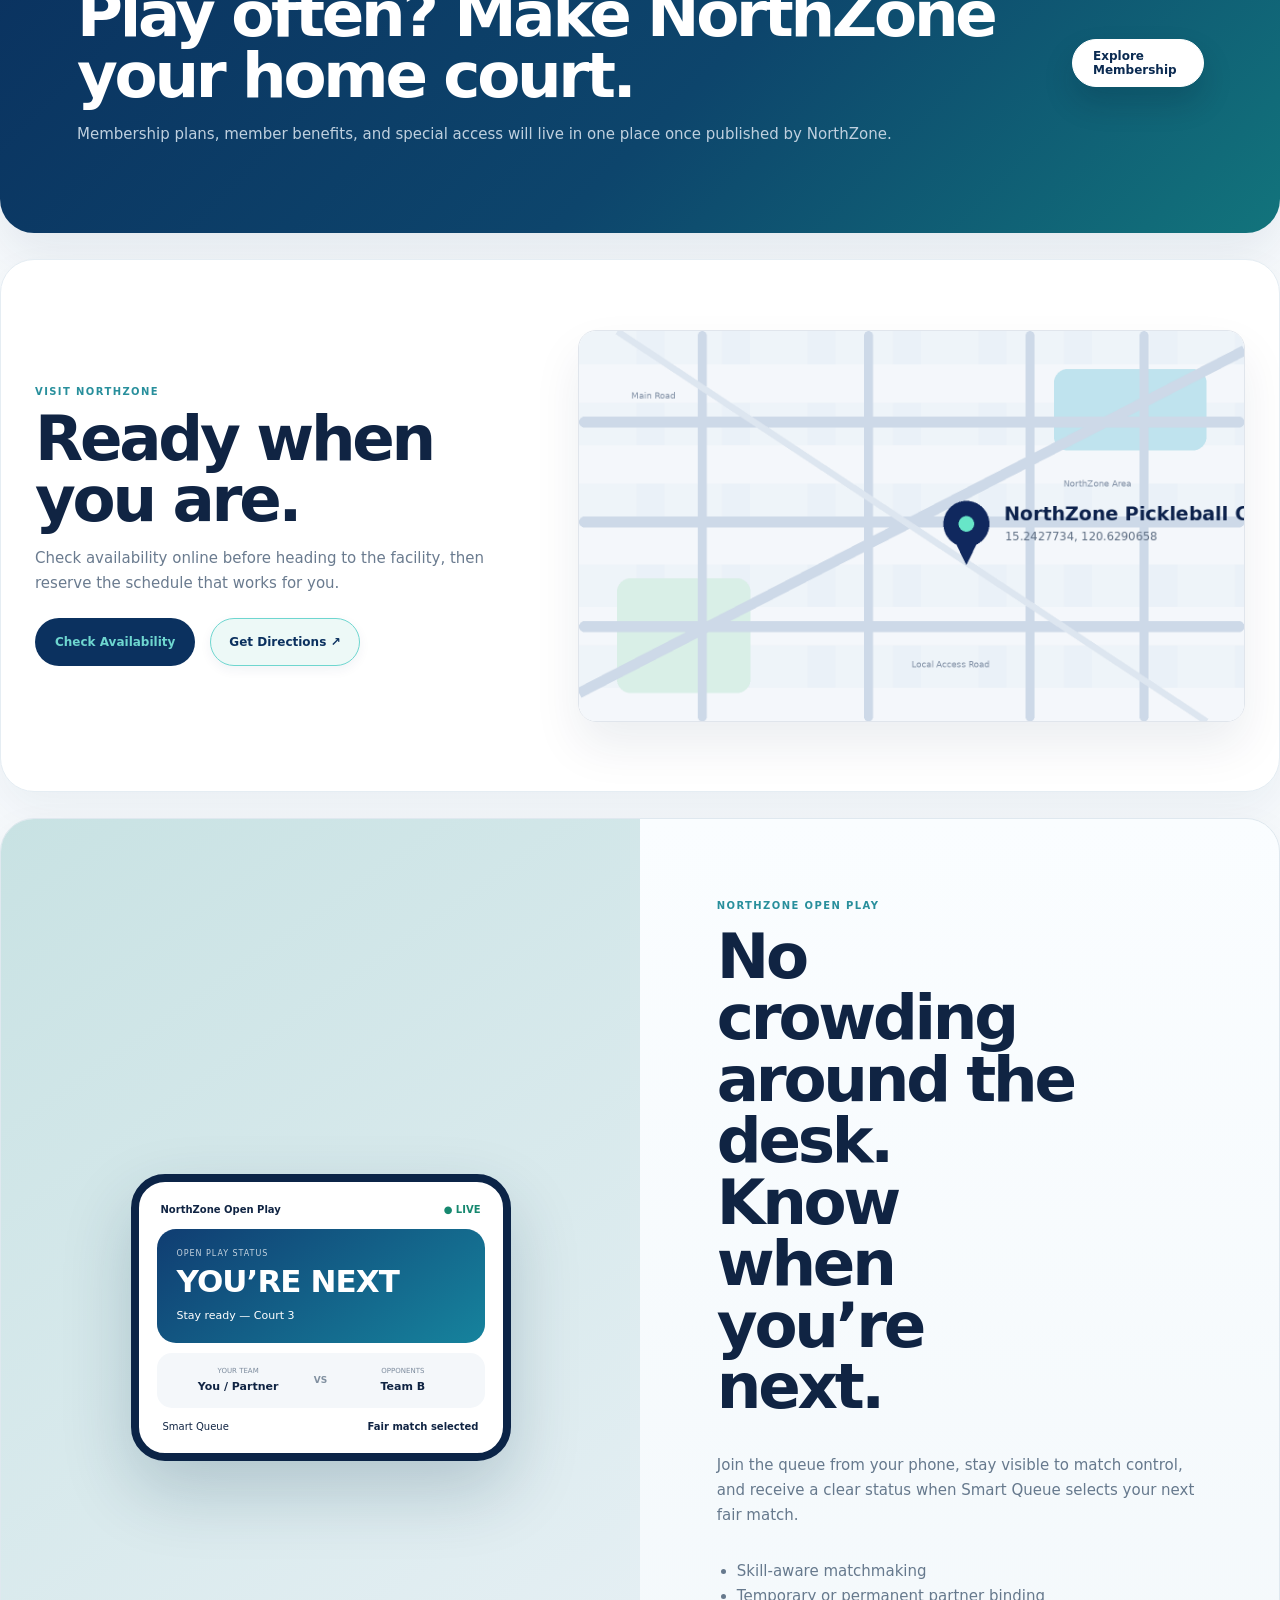
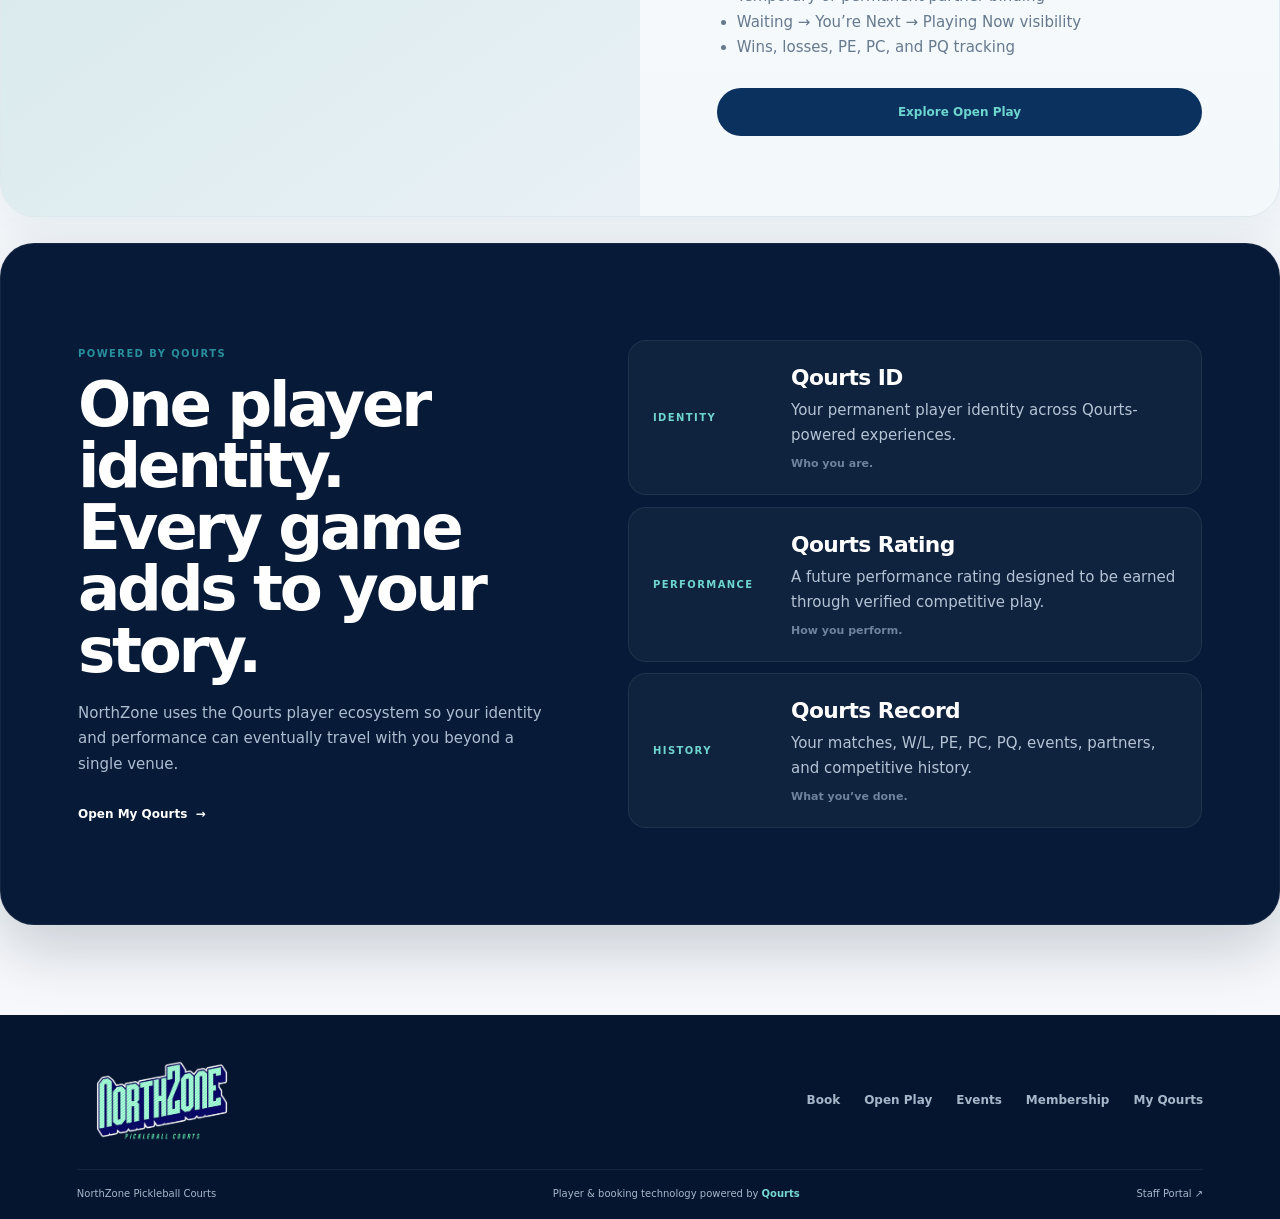
==== commit 518629bf: "Add files via upload" ====
--- a/index.html
+++ b/index.html
@@ -1,264 +1,317 @@
-<!doctype html>
+<!DOCTYPE html>
+
 <html lang="en">
 <head>
-  <meta charset="utf-8">
-  <meta name="viewport" content="width=device-width,initial-scale=1">
-  <meta name="theme-color" content="#202b73">
-  <title>NorthZone Pickleball Courts</title>
-  <meta name="description" content="Five indoor pickleball courts. Book online, rent equipment, and play at NorthZone.">
-  <link rel="stylesheet" href="styles.css">
+<meta charset="utf-8"/>
+<meta content="width=device-width,initial-scale=1,viewport-fit=cover" name="viewport"/>
+<meta content="#07152f" name="theme-color"/>
+<title>NorthZone Pickleball Courts</title>
+<meta content="Book courts, join Open Play, explore events, and manage your Qourts player profile at NorthZone Pickleball Courts." name="description"/>
+<link href="styles.css" rel="stylesheet"/>
 </head>
-<body class="marketing-page">
-<header class="topbar premium-navy-nav">
-  <div class="topbar-inner">
-    <a class="nz-brand" href="index.html"><img src="assets/northzone-logo-official.png" alt="NorthZone Pickleball Courts"></a>
-    <nav class="main-nav">
-      <a href="#courts" class="active-nav">Courts</a><a href="#experience">Experience</a><a href="#rates">Rates</a><a href="#gallery">Gallery</a><a href="#visit">Visit</a>
+<body class="cx-site cx-home">
+<header class="cx-header" id="top">
+<div class="cx-nav">
+<a aria-label="NorthZone home" class="cx-brand" href="index.html">
+<img alt="NorthZone Pickleball Courts" src="assets/northzone-logo-official.png"/>
+</a>
+<nav aria-label="Main navigation" class="cx-desktop-nav">
+      <a href="index.html" class="active">Home</a>
+      <a href="events.html">Events</a>
+      <a href="membership.html">Membership</a>
+      <a href="booking.html" class="cx-nav-book-link">Book a Court</a>
     </nav>
-    <div class="nav-actions">
-      <a class="plain-link staff-login-link" href="https://qourtsph.github.io/NorthZone-Admin-Portal-v1/admin-login.html">Staff Login</a><a class="plain-link" href="booking.html#manage">My Booking</a>
-      <a class="pill primary" href="booking.html">Reserve a Court <span class="cta-arrow">→</span></a>
-      <button class="menu-button" id="menuButton">☰</button>
+<div class="cx-nav-actions">
+      <span class="cx-nav-profile-separator" aria-hidden="true"></span>
+      <div class="cx-profile-slot" aria-label="Account"></div>
+      <button aria-label="Open menu" class="cx-menu" id="cxMenu">☰</button>
     </div>
-  </div>
-  <div class="mobile-nav" id="mobileNav">
-    <a href="#courts">Courts</a><a href="#experience">Experience</a><a href="#rates">Rates</a><a href="#gallery">Gallery</a><a href="#visit">Visit</a>
-    <a class="pill primary" href="booking.html">Reserve a Court</a>
-  </div>
+</div>
+<div class="cx-mobile-nav" id="cxMobileNav">
+      <a href="index.html">Home</a>
+      <a href="events.html">Events</a>
+      <a href="membership.html">Membership</a>
+      <a href="booking.html">Book a Court</a>
+      <a class="cx-mobile-portal" href="portal.html?mode=signin">Sign In</a>
+    </div>
 </header>
-
 <main>
-<section class="premium-hero">
-  <img class="hero-image" src="assets/hero.webp" alt="NorthZone indoor pickleball facility">
-  <div class="hero-overlay"></div>
-  <div class="hero-copy">
-    <div class="hero-label">NORTHZONE PICKLEBALL COURTS</div>
-    <h1>Play more.<br>Wait less.</h1>
-    <p>Five indoor courts. Simple online reservations. Everything you need to get on court.</p>
-    <div class="hero-buttons">
-      <a class="pill light big" href="booking.html">Reserve a Court</a>
-      <a class="inline-link light-link" href="#courts">Explore NorthZone <span>›</span></a>
-    </div>
-  </div>
-  <div class="hero-glass">
-    <div><strong>5</strong><span>Indoor courts</span></div>
-    <div><strong>7AM–11PM</strong><span>Sample hours</span></div>
-    <div><strong>Online</strong><span>Booking available</span></div>
-  </div>
-</section>
-
-<section class="statement section-lg">
-  <span class="section-kicker">WELCOME TO NORTHZONE</span>
-  <h2>Your court.<br>Your time.</h2>
-  <p>Whether you're playing a casual game, training, or getting a group together, NorthZone makes it easy to find an open court and reserve it before you arrive.</p>
-  <a class="inline-link" href="booking.html">Check court availability <span>↗</span></a>
-</section>
-
-<section class="section-wide courts-premium-section" id="courts">
-  <div class="courts-heading-wrap">
-    <div class="courts-heading-copy">
-      <span class="section-kicker">THE COURTS</span>
-      <h2><span>Five courts.</span><br><em>One standard.</em></h2>
-      <p>Premium indoor pickleball courts built for performance, comfort, and every kind of player.</p>
-    </div>
-    <a class="inline-link court-availability-link" href="booking.html">See live-style availability <span>↗</span></a>
-  </div>
-
-  <div class="court-showcase premium-court-grid">
-    <article class="court-feature">
-      <img src="assets/court-1.webp" alt="NorthZone Court 1">
-      <div class="court-gradient"></div>
-      <div class="court-caption"><span>01</span><div><h3>Court 1</h3><p>Indoor · Standard court</p></div><a href="booking.html?court=1">Reserve</a></div>
-    </article>
-    <article class="court-feature">
-      <img src="assets/court-2.webp" alt="NorthZone Court 2">
-      <div class="court-gradient"></div>
-      <div class="court-caption"><span>02</span><div><h3>Court 2</h3><p>Indoor · Standard court</p></div><a href="booking.html?court=2">Reserve</a></div>
-    </article>
-    <article class="court-feature">
-      <img src="assets/court-3.webp" alt="NorthZone Court 3">
-      <div class="court-gradient"></div>
-      <div class="court-caption"><span>03</span><div><h3>Court 3</h3><p>Indoor · Standard court</p></div><a href="booking.html?court=3">Reserve</a></div>
-    </article>
-    <article class="court-feature">
-      <img src="assets/court-4.webp" alt="NorthZone Court 4">
-      <div class="court-gradient"></div>
-      <div class="court-caption"><span>04</span><div><h3>Court 4</h3><p>Indoor · Standard court</p></div><a href="booking.html?court=4">Reserve</a></div>
-    </article>
-    <article class="court-feature wide-card">
-      <img src="assets/court-5.webp" alt="NorthZone Court 5">
-      <div class="court-gradient"></div>
-      <div class="court-caption"><span>05</span><div><h3>Court 5</h3><p>Indoor · Standard court</p></div><a href="booking.html?court=5">Reserve</a></div>
-    </article>
-  </div>
-</section>
-
-<section class="court-benefits-strip">
-  <div class="benefit-item">
-    <div class="benefit-icon shield-icon">☆</div>
-    <div><strong>Premium Indoor Courts</strong><span>All-weather comfort year-round</span></div>
-  </div>
-  <div class="benefit-item">
-    <div class="benefit-icon sun-icon">☼</div>
-    <div><strong>Pro-Quality Play</strong><span>Consistent bounce, better game</span></div>
-  </div>
-  <div class="benefit-item">
-    <div class="benefit-icon calendar-icon">▣</div>
-    <div><strong>Easy Booking</strong><span>Fast, seamless online reservation</span></div>
-  </div>
-  <div class="benefit-item">
-    <div class="benefit-icon people-icon">◎</div>
-    <div><strong>For Everyone</strong><span>Players, friends, and families</span></div>
-  </div>
-  <div class="benefit-item">
-    <div class="benefit-icon heart-icon">♡</div>
-    <div><strong>Built for Community</strong><span>More than courts. It’s a culture.</span></div>
-  </div>
-</section>
-
-<section class="experience-block section-wide experience-v5" id="experience">
-  <div class="experience-heading">
-    <span class="section-kicker">WHY NORTHZONE</span>
-    <h2>Designed around play.</h2>
-    <p>Less friction before the game. Better time on court.</p>
-  </div>
-
-  <div class="experience-grid-v5">
-    <article class="experience-card-v5 indoor-card">
-      <img class="experience-photo" src="assets/gallery-1.webp" alt="NorthZone indoor pickleball courts">
-      <div class="experience-photo-overlay"></div>
-      <div class="experience-card-content">
-        <div class="feature-number">01</div>
-        <div>
-          <span class="feature-label">INDOOR COURTS</span>
-          <h3>Play rain or shine.</h3>
-          <p>Five indoor courts keep your game on schedule in every season.</p>
-        </div>
-      </div>
-    </article>
-
-    <article class="experience-card-v5 equipment-card">
-      <div class="feature-top-row"><span class="feature-number">02</span><span class="feature-pill">ADD-ONS</span></div>
-      <div class="equipment-copy">
-        <span class="feature-label">EQUIPMENT</span>
-        <h3>Need a paddle? Add it while you book.</h3>
-        <p>Reserve paddles or the ball machine together with your court—one checkout, no extra coordination.</p>
-      </div>
-      <img class="experience-paddle" src="assets/paddle-rental.png" alt="Pickleball paddle rental">
-      <div class="equipment-meta"><span>Paddle rental</span><strong>Available</strong></div>
-    </article>
-
-    <article class="experience-card-v5 booking-card">
-      <div class="feature-top-row"><span class="feature-number">03</span><span class="feature-pill blue-pill">ONLINE</span></div>
-      <div class="booking-card-copy">
-        <span class="feature-label">EASY BOOKING</span>
-        <h3>Know what’s available before you ask.</h3>
-        <p>Choose your date and time first, then instantly see which courts are free.</p>
-      </div>
-      <div class="mini-booking-ui">
-        <div class="mini-booking-head"><span>Today · 6:00–8:00 PM</span><b>3 available</b></div>
-        <div class="mini-courts">
-          <span class="mini-court open">C1</span><span class="mini-court busy">C2</span><span class="mini-court open">C3</span><span class="mini-court open">C4</span><span class="mini-court busy">C5</span>
-        </div>
-      </div>
-      <a class="experience-link" href="booking.html">Try the booking flow <span>→</span></a>
-    </article>
-  </div>
-</section>
-
-<section class="rates-section section-wide" id="rates">
-  <div class="section-title-row">
-    <div><span class="section-kicker">SAMPLE RATES</span><h2>Simple pricing.</h2></div>
-    <p>These rates are placeholders for the prototype and can be configured by weekday, weekend, peak hours, holidays, or specific courts.</p>
-  </div>
-  <div class="pricing-row">
-    <article><span>OFF-PEAK</span><strong>₱350</strong><small>/ court / hour</small><p>Sample weekday daytime rate.</p></article>
-    <article class="price-focus"><span>STANDARD</span><strong>₱400</strong><small>/ court / hour</small><p>Sample standard reservation rate.</p></article>
-    <article><span>PEAK</span><strong>₱500</strong><small>/ court / hour</small><p>Sample evening and weekend rate.</p></article>
-  </div>
-</section>
-
-<section class="gallery-section section-wide" id="gallery">
-  <div class="section-centered"><span class="section-kicker">THE SPACE</span><h2>Inside NorthZone.</h2></div>
-  <div class="photo-mosaic">
-    <button class="photo-a"><img src="assets/gallery-1.webp" alt="NorthZone facility"></button>
-    <button class="photo-b"><img src="assets/gallery-2.webp" alt="NorthZone courts"></button>
-    <button class="photo-c"><img src="assets/gallery-3.webp" alt="NorthZone pickleball"></button>
-  </div>
-</section>
-
-<section class="cta-band">
-  <div><span class="section-kicker mint-text">READY TO PLAY?</span><h2>Book the court.<br>Bring the game.</h2></div>
-  <a class="pill light big" href="booking.html">Reserve Now</a>
-</section>
-
-<section class="visit-section section-wide" id="visit">
-  <div class="visit-content">
-    <span class="section-kicker">VISIT NORTHZONE</span><h2>Come play.</h2>
-    <p>Address, operating hours, contact details, house rules, and map are ready to be connected once the official facility information is provided.</p>
-    <div class="info-list">
-      <div><span>Courts</span><strong>5 indoor courts</strong></div>
-      <div><span>Sample hours</span><strong>7:00 AM–11:00 PM</strong></div>
-      <div><span>Booking</span><strong>Online or front desk</strong></div>
-    </div>
-  </div>
-  <div class="map-card real-map-card" id="northzoneMap">
-  <div class="map-embed-shell">
-    <iframe
-      title="NorthZone Pickleball Courts Google Map"
-      src="https://maps.google.com/maps?q=15.2427734%2C120.6290658&hl=en&z=17&t=m&output=embed&iwloc=near"
-      loading="eager"
-      allowfullscreen=""
-      referrerpolicy="no-referrer-when-downgrade"></iframe>
-    <div class="map-loading-fallback" aria-hidden="true">
-      <div class="map-pin-fallback">NZ</div>
-      <strong>NorthZone Pickleball Courts</strong>
-      <span>Open the location directly in Google Maps if the interactive map is blocked by your browser.</span>
-      <a target="_blank" rel="noopener" href="https://www.google.com/maps/place/Northzone+Pickelball+Courts/@15.2427786,120.6264909,1088m/data=!3m2!1e3!4b1!4m6!3m5!1s0x3396ef006a15e32f:0xbafab0867dcd40c!8m2!3d15.2427734!4d120.6290658!16s%2Fg%2F11yvhwdsm1?entry=ttu">Open Google Maps ↗</a>
-    </div>
-  </div>
-  <div class="map-card-footer">
-    <div class="map-location-copy">
-      <span class="map-eyebrow">NORTHZONE PICKLEBALL COURTS</span>
-      <strong>NorthZone on Google Maps</strong>
-      <small>15.2427734, 120.6290658</small>
-    </div>
-    <div class="map-link-actions">
-      <a class="map-action secondary-map-action"
-         target="_blank"
-         rel="noopener"
-         href="https://www.google.com/maps/place/Northzone+Pickelball+Courts/@15.2427786,120.6264909,1088m/data=!3m2!1e3!4b1!4m6!3m5!1s0x3396ef006a15e32f:0xbafab0867dcd40c!8m2!3d15.2427734!4d120.6290658!16s%2Fg%2F11yvhwdsm1?entry=ttu">
-        Open in Google Maps
-      </a>
-      <a class="map-action primary-map-action"
-         target="_blank"
-         rel="noopener"
-         href="https://www.google.com/maps/dir/?api=1&destination=15.2427734,120.6290658">
-        Get Directions
-      </a>
-    </div>
-  </div>
+<section class="cx-hero">
+<img alt="NorthZone indoor pickleball courts" class="cx-hero-image" src="assets/hero.webp"/>
+<div class="cx-hero-overlay"></div>
+<div class="cx-hero-content cx-reveal">
+<span class="cx-kicker">NORTHZONE PICKLEBALL COURTS</span>
+<h1>Play more.<br/>Wait less.</h1>
+<p>Five indoor pickleball courts for everyday play, focused training, Open Play, and competition.</p>
+<div class="cx-hero-actions">
+<a class="cx-btn cx-btn-light" href="booking.html">Reserve a Court</a>
+<a class="cx-btn cx-btn-glass" href="open-play.html">Join Open Play</a>
+</div>
+</div>
+<div class="cx-hero-meta cx-reveal">
+<div><span>Facility</span><strong>5 Indoor Courts</strong></div>
+<div><span>Training</span><strong>Coaching + Equipment</strong></div>
+<div><span>Open Play</span><strong>Smart Queue</strong></div>
+</div>
+</section>
+<section class="cx-action-section cx-modern-flow-section">
+<div class="cx-section-heading cx-reveal">
+<span>WHAT DO YOU WANT TO DO?</span>
+<h2>Your next game starts here.</h2>
+</div>
+<div class="cx-action-grid">
+<a class="cx-action-card primary cx-reveal" href="booking.html">
+<div class="cx-action-icon">▦</div>
+<div><small>RESERVATIONS</small><h3>Book a Court</h3><p>Choose your date, time, and available court.</p></div>
+<b>→</b>
+</a>
+<a class="cx-action-card cx-reveal" href="open-play.html">
+<div class="cx-action-icon">↻</div>
+<div><small>SMART QUEUE</small><h3>Join Open Play</h3><p>Queue for fair matches and see when you’re next.</p></div>
+<b>→</b>
+</a>
+<a class="cx-action-card cx-reveal" href="events.html">
+<div class="cx-action-icon">🏆</div>
+<div><small>COMPETE</small><h3>Events &amp; Tournaments</h3><p>Discover upcoming NorthZone competitions and activities.</p></div>
+<b>→</b>
+</a>
+<a class="cx-action-card qourts cx-reveal" href="my-qourts.html">
+<div class="cx-action-icon">Q</div>
+<div><small>PLAYER ECOSYSTEM</small><h3>My Qourts</h3><p>Your Qourts ID, Rating, Record, bookings, and play history.</p></div>
+<b>→</b>
+</a>
+</div>
+</section>
+<section class="cx-about-northzone" id="about">
+<div class="cx-about-stage">
+<div class="cx-about-intro cx-reveal">
+<span class="cx-eyebrow">THIS IS NORTHZONE</span>
+<h2>More than a court.<br/>Your place to play.</h2>
+<p>NorthZone is an indoor pickleball destination built around the way players actually play — from everyday court sessions and focused training to Open Play, group activities, and competition.</p>
+<div class="cx-about-actions">
+<a class="cx-btn cx-btn-dark" href="booking.html">Reserve a Court</a>
+<a class="cx-text-link" href="#courts">See the Courts <span>↓</span></a>
+</div>
+<div aria-label="NorthZone highlights" class="cx-about-microstats">
+<article>
+<strong>5</strong>
+<span>Indoor courts</span>
+</article>
+<article>
+<strong>Coaching</strong>
+<span>Private or group training</span>
+</article>
+<article>
+<strong>Open Play</strong>
+<span>Queue, compete, and connect</span>
+</article>
+</div>
+</div>
+<div aria-label="NorthZone facility and players" class="cx-about-showcase cx-reveal">
+<div class="cx-about-gallery">
+<figure class="cx-about-photo cx-about-photo-main">
+<img alt="Players enjoying NorthZone indoor pickleball courts" src="assets/gallery-1.webp"/>
+</figure>
+<figure class="cx-about-photo">
+<img alt="Pickleball game at NorthZone" src="assets/gallery-2.webp"/>
+</figure>
+<figure class="cx-about-photo">
+<img alt="Players on court at NorthZone" src="assets/gallery-3.webp"/>
+</figure>
+</div>
+<article class="cx-about-floating-card cx-about-card-primary">
+<small>WHY PLAY HERE</small>
+<strong>Built for real sessions.</strong>
+<p>Reserve a court, add training, bring your group, or jump into organized Open Play — all in one NorthZone experience.</p>
+</article>
+<article class="cx-about-floating-card cx-about-card-secondary">
+<small>NORTHZONE FLOW</small>
+<ul>
+<li>Book courts online</li>
+<li>Add coaching or equipment</li>
+<li>Join open play or events</li>
+</ul>
+</article>
+</div>
+</div>
+<div class="cx-about-pillars">
+<article class="cx-reveal">
+<span>01</span>
+<div>
+<strong>5 Indoor Courts</strong>
+<p>A dedicated indoor facility for scheduled play, training, and group sessions.</p>
+</div>
+</article>
+<article class="cx-reveal">
+<span>02</span>
+<div>
+<strong>Training &amp; Equipment</strong>
+<p>Add coaching, paddle rentals, or ball-machine training to your court reservation.</p>
+</div>
+</article>
+<article class="cx-reveal">
+<span>03</span>
+<div>
+<strong>Open Play &amp; Competition</strong>
+<p>Join organized Open Play or take part in NorthZone events and tournaments.</p>
+</div>
+</article>
+</div>
+</section>
+<section class="cx-courts section cx-modern-shell" id="courts">
+<div class="cx-section-heading cx-reveal">
+<span>THE FACILITY</span>
+<h2>Five courts. One standard.</h2>
+<p>Choose the court that fits your schedule. Availability is confirmed during booking.</p>
+</div>
+<div class="cx-court-grid">
+<article class="cx-reveal"><img alt="NorthZone Court 1" src="assets/court-1.webp"/><div><span>01</span><h3>Court 1</h3><a href="booking.html?court=1">Reserve →</a></div></article>
+<article class="cx-reveal"><img alt="NorthZone Court 2" src="assets/court-2.webp"/><div><span>02</span><h3>Court 2</h3><a href="booking.html?court=2">Reserve →</a></div></article>
+<article class="cx-reveal"><img alt="NorthZone Court 3" src="assets/court-3.webp"/><div><span>03</span><h3>Court 3</h3><a href="booking.html?court=3">Reserve →</a></div></article>
+<article class="cx-reveal"><img alt="NorthZone Court 4" src="assets/court-4.webp"/><div><span>04</span><h3>Court 4</h3><a href="booking.html?court=4">Reserve →</a></div></article>
+<article class="cx-reveal"><img alt="NorthZone Court 5" src="assets/court-5.webp"/><div><span>05</span><h3>Court 5</h3><a href="booking.html?court=5">Reserve →</a></div></article>
+</div>
+</section>
+<section class="cx-experience cx-modern-shell-alt">
+<div class="cx-section-heading cx-reveal">
+<span>MORE WAYS TO PLAY</span>
+<h2>NorthZone beyond court rental.</h2>
+</div>
+<div class="cx-experience-grid">
+<article class="cx-reveal">
+<img alt="NorthZone coaching" src="assets/coach-raf.webp"/>
+<div><small>COACHING</small><h3>Train with a coach.</h3><p>Add coaching to your reservation and build your game with structured instruction.</p><a href="booking.html">Book coaching →</a></div>
+</article>
+<article class="cx-reveal">
+<img alt="Player training with a pickleball ball machine" src="assets/equipment-ball-machine-training.png"/>
+<div><small>EQUIPMENT</small><h3>Gear up. Train smarter.</h3><p>Need a paddle to play or a ball machine to train? Add either to your court booking and make every session count.</p><a href="booking.html">View Add-ons →</a></div>
+</article>
+<article class="cx-reveal">
+<img alt="NorthZone group event" src="assets/gallery-1.webp"/>
+<div><small>GROUPS &amp; EVENTS</small><h3>Bring the whole crew.</h3><p>Reserve multiple courts for clubs, groups, and private activities.</p><a href="booking.html">Plan a group booking →</a></div>
+</article>
+</div>
+</section>
+<section class="cx-membership-teaser cx-modern-membership-shell">
+<div class="cx-reveal">
+<span class="cx-eyebrow">MEMBERSHIP</span>
+<h2>Play often? Make NorthZone your home court.</h2>
+<p>Membership plans, member benefits, and special access will live in one place once published by NorthZone.</p>
+</div>
+<a class="cx-btn cx-btn-light cx-reveal" href="membership.html">Explore Membership</a>
+</section>
+<section class="cx-visit cx-modern-shell" id="visit">
+<div class="cx-visit-copy cx-reveal">
+<span class="cx-eyebrow">VISIT NORTHZONE</span>
+<h2>Ready when you are.</h2>
+<p>Check availability online before heading to the facility, then reserve the schedule that works for you.</p>
+<div class="cx-visit-actions">
+<a class="cx-btn cx-btn-dark" href="booking.html">Check Availability</a>
+<a class="cx-text-link" href="https://www.google.com/maps/search/?api=1&amp;query=15.2427734,120.6290658" rel="noopener" target="_blank">Get Directions ↗</a>
+</div>
+</div>
+<img alt="NorthZone location map" class="cx-reveal" src="assets/northzone-static-map.png"/>
+</section>
+<section class="cx-openplay-feature cx-modern-feature-shell">
+<div class="cx-openplay-demo cx-reveal">
+<div class="cx-phone">
+<div class="cx-phone-head"><span>NorthZone Open Play</span><b>● LIVE</b></div>
+<div class="cx-status-next">
+<small>OPEN PLAY STATUS</small>
+<strong>YOU’RE NEXT</strong>
+<span>Stay ready — Court 3</span>
+</div>
+<div class="cx-match-preview">
+<div><small>YOUR TEAM</small><strong>You / Partner</strong></div>
+<b>VS</b>
+<div><small>OPPONENTS</small><strong>Team B</strong></div>
+</div>
+<div class="cx-queue-preview"><span>Smart Queue</span><strong>Fair match selected</strong></div>
+</div>
+</div>
+<div class="cx-openplay-copy cx-reveal">
+<span class="cx-eyebrow">NORTHZONE OPEN PLAY</span>
+<h2>No crowding around the desk.<br/>Know when you’re next.</h2>
+<p>Join the queue from your phone, stay visible to match control, and receive a clear status when Smart Queue selects your next fair match.</p>
+<ul>
+<li>Skill-aware matchmaking</li>
+<li>Temporary or permanent partner binding</li>
+<li>Waiting → You’re Next → Playing Now visibility</li>
+<li>Wins, losses, PE, PC, and PQ tracking</li>
+</ul>
+<a class="cx-btn cx-btn-dark" href="open-play.html">Explore Open Play</a>
+</div>
+</section>
+<section class="cx-qourts-section cx-modern-qourts-shell">
+<div class="cx-qourts-copy cx-reveal">
+<span class="cx-eyebrow">POWERED BY QOURTS</span>
+<h2>One player identity.<br/>Every game adds to your story.</h2>
+<p>NorthZone uses the Qourts player ecosystem so your identity and performance can eventually travel with you beyond a single venue.</p>
+<a class="cx-text-link" href="my-qourts.html">Open My Qourts <span>→</span></a>
+</div>
+<div class="cx-qourts-stack">
+<article class="cx-reveal">
+<div class="cx-system-tag">IDENTITY</div>
+<h3>Qourts ID</h3>
+<p>Your permanent player identity across Qourts-powered experiences.</p>
+<span>Who you are.</span>
+</article>
+<article class="cx-reveal">
+<div class="cx-system-tag">PERFORMANCE</div>
+<h3>Qourts Rating</h3>
+<p>A future performance rating designed to be earned through verified competitive play.</p>
+<span>How you perform.</span>
+</article>
+<article class="cx-reveal">
+<div class="cx-system-tag">HISTORY</div>
+<h3>Qourts Record</h3>
+<p>Your matches, W/L, PE, PC, PQ, events, partners, and competitive history.</p>
+<span>What you’ve done.</span>
+</article>
 </div>
 </section>
 </main>
-
-<footer class="site-footer">
-  <div class="footer-inner">
-    <img src="assets/northzone-logo-official.png" alt="NorthZone">
-    <div class="footer-links"><a href="#courts">Courts</a><a href="#rates">Rates</a><a href="#gallery">Gallery</a><a href="booking.html">Reserve</a><a href="https://qourtsph.github.io/NorthZone-Admin-Portal-v1/admin-login.html">Staff Login</a></div>
-  </div>
-  <div class="footer-legal"><span>NorthZone website + booking prototype</span><span>Booking technology concept by Qourts</span></div>
+<footer class="cx-footer">
+<div class="cx-footer-main">
+<img alt="NorthZone" src="assets/northzone-logo-official.png"/>
+<div>
+<a href="booking.html">Book</a>
+<a href="open-play.html">Open Play</a>
+<a href="events.html">Events</a>
+<a href="membership.html">Membership</a>
+<a href="my-qourts.html">My Qourts</a>
+</div>
+</div>
+<div class="cx-footer-bottom">
+<span>NorthZone Pickleball Courts</span>
+<span>Player &amp; booking technology powered by <strong>Qourts</strong></span>
+<a href="https://admin.northzonepickleball.com" rel="noopener" target="_blank">Staff Portal ↗</a>
+</div>
 </footer>
-
-<div class="lightbox" id="lightbox"><button id="closeLightbox">×</button><img id="lightboxImg" alt=""></div>
+<script src="integration-contract.js?v=14.23"></script>
+<script src="coach-review.js?v=14.23"></script>
 <script>
-const menuButton=document.getElementById('menuButton'),mobileNav=document.getElementById('mobileNav');
-menuButton.onclick=()=>mobileNav.classList.toggle('show');
-document.querySelectorAll('.mobile-nav a').forEach(a=>a.onclick=()=>mobileNav.classList.remove('show'));
-const lightbox=document.getElementById('lightbox'),lightboxImg=document.getElementById('lightboxImg');
-document.querySelectorAll('.photo-mosaic button').forEach(b=>b.onclick=()=>{lightboxImg.src=b.querySelector('img').src;lightbox.classList.add('show')});
-document.getElementById('closeLightbox').onclick=()=>lightbox.classList.remove('show');
-lightbox.onclick=e=>{if(e.target===lightbox)lightbox.classList.remove('show')};
+const revealElements=document.querySelectorAll('.cx-reveal');
+if('IntersectionObserver' in window && revealElements.length){
+  const revealObserver=new IntersectionObserver((entries)=>{
+    entries.forEach(entry=>{
+      if(entry.isIntersecting){
+        entry.target.classList.add('is-visible');
+        revealObserver.unobserve(entry.target);
+      }
+    });
+  },{threshold:.18,rootMargin:'0px 0px -40px 0px'});
+  revealElements.forEach(el=>revealObserver.observe(el));
+}else{
+  revealElements.forEach(el=>el.classList.add('is-visible'));
+}
 </script>
+<script>
+const menu=document.getElementById('cxMenu'),mobile=document.getElementById('cxMobileNav');
+menu?.addEventListener('click',()=>mobile.classList.toggle('show'));
+mobile?.querySelectorAll('a').forEach(a=>a.addEventListener('click',()=>mobile.classList.remove('show')));
+</script>
+<script src="club-registry.js?v=14.24.3"></script>
+<script src="account-header.js?v=14.24.3"></script>
 </body>
 </html>
--- a/styles.css
+++ b/styles.css
@@ -1,9 +1,9 @@
 :root{--navy:#202b73;--navy2:#111a49;--mint:#69efbd;--mint2:#a7f8da;--blue:#1768df;--text:#15161a;--muted:#707178;--bg:#f5f5f7;--line:#e2e3e7;--white:#fff;--shadow:0 28px 70px rgba(19,26,50,.10)}*{box-sizing:border-box}html{scroll-behavior:smooth}body{margin:0;font-family:-apple-system,BlinkMacSystemFont,"SF Pro Display","Segoe UI",Inter,Arial,sans-serif;color:var(--text);background:var(--bg);-webkit-font-smoothing:antialiased}button,input,select,textarea{font:inherit}a{text-decoration:none;color:inherit}button{cursor:pointer}.topbar{position:fixed;z-index:40;top:0;left:0;right:0;background:rgba(250,250,252,.86);backdrop-filter:blur(24px) saturate(160%);border-bottom:1px solid rgba(0,0,0,.07)}.topbar-inner{height:70px;max-width:1260px;margin:auto;padding:0 28px;display:flex;align-items:center;justify-content:space-between}.nz-brand{width:172px;height:48px;display:flex}.nz-brand img,.booking-logo img{width:100%;height:100%;object-fit:contain;object-position:left center}.main-nav{display:flex;gap:29px}.main-nav a,.plain-link{font-size:13px;color:#36373b}.nav-actions{display:flex;align-items:center;gap:16px}.pill{border:0;border-radius:999px;padding:11px 18px;font-size:14px;font-weight:650;display:inline-flex;align-items:center;justify-content:center}.pill.primary{background:var(--blue);color:#fff}.pill.light{background:#fff;color:#111}.pill.secondary{background:#eceef2;color:#25262a}.pill.big{padding:14px 23px;font-size:15px}.menu-button{display:none;border:0;background:transparent;font-size:22px}.mobile-nav{display:none}.premium-hero{height:min(900px,93vh);min-height:700px;position:relative;margin-top:70px;overflow:hidden;background:#101524}.hero-image{position:absolute;inset:0;width:100%;height:100%;object-fit:cover;object-position:center 52%;filter:saturate(.9) contrast(1.03)}.hero-overlay{position:absolute;inset:0;background:linear-gradient(90deg,rgba(7,10,25,.78) 0,rgba(7,10,25,.52) 37%,rgba(7,10,25,.05) 73%),linear-gradient(0deg,rgba(4,9,23,.52),transparent 38%)}.hero-copy{position:absolute;left:max(6vw,30px);top:48%;transform:translateY(-50%);color:#fff;max-width:760px}.hero-label,.section-kicker,.flow-kicker,.checkout-label,.summary-eyebrow{font-size:11px;font-weight:750;letter-spacing:.13em}.hero-label{color:var(--mint)}.hero-copy h1{font-size:clamp(64px,8.2vw,118px);line-height:.84;letter-spacing:-.068em;margin:17px 0 30px}.hero-copy p{font-size:20px;line-height:1.55;color:rgba(255,255,255,.76);max-width:560px}.hero-buttons{display:flex;align-items:center;gap:25px;margin-top:33px}.inline-link{color:var(--blue);font-weight:650;font-size:14px}.light-link{color:#fff}.inline-link span{font-size:20px;margin-left:4px}.hero-glass{position:absolute;left:0;right:0;bottom:0;display:grid;grid-template-columns:repeat(3,1fr);background:rgba(7,12,28,.58);backdrop-filter:blur(17px);color:#fff;border-top:1px solid rgba(255,255,255,.15);padding:22px max(6vw,30px)}.hero-glass div{display:flex;flex-direction:column;gap:3px;border-right:1px solid rgba(255,255,255,.16);padding-right:30px}.hero-glass div:last-child{border:0}.hero-glass strong{font-size:17px}.hero-glass span{font-size:11px;color:rgba(255,255,255,.57)}.section-lg{padding:150px 28px}.section-wide{max-width:1260px;margin:auto;padding:130px 28px}.statement{text-align:center;max-width:920px;margin:auto}.section-kicker{color:#4962bf}.statement h2,.section-title-row h2,.section-centered h2,.visit-content h2{font-size:clamp(47px,6vw,78px);line-height:.96;letter-spacing:-.058em;margin:14px 0 24px}.statement p{font-size:19px;line-height:1.65;color:var(--muted);max-width:760px;margin:0 auto 27px}.section-title-row{display:flex;align-items:flex-end;justify-content:space-between;gap:38px;margin-bottom:44px}.section-title-row h2{margin-bottom:0}.section-title-row>p{max-width:430px;color:#77787e;font-size:14px;line-height:1.55}.court-showcase{display:grid;grid-template-columns:repeat(2,1fr);gap:20px}.court-feature{height:440px;border-radius:30px;overflow:hidden;position:relative;background:#222;box-shadow:0 14px 45px rgba(10,20,40,.07)}.court-feature.wide-card{grid-column:1/-1;height:530px}.court-feature img{width:100%;height:100%;object-fit:cover;transition:.55s}.court-feature:hover img{transform:scale(1.025)}.court-gradient{position:absolute;inset:45% 0 0;background:linear-gradient(transparent,rgba(4,7,18,.72))}.court-caption{position:absolute;left:24px;right:24px;bottom:22px;color:#fff;display:grid;grid-template-columns:50px 1fr auto;align-items:end;gap:17px}.court-caption>span{font-size:42px;font-weight:650;letter-spacing:-.05em;color:var(--mint)}.court-caption h3{font-size:24px;margin:0 0 4px}.court-caption p{margin:0;color:rgba(255,255,255,.68);font-size:13px}.court-caption a{background:#fff;color:#16171b;border-radius:999px;padding:10px 15px;font-weight:650;font-size:13px}.section-centered{text-align:center}.experience-grid{display:grid;grid-template-columns:1.15fr .85fr;grid-template-rows:330px 330px;gap:20px;margin-top:53px}.experience-card{border-radius:30px;padding:35px;position:relative;overflow:hidden;box-shadow:0 12px 40px rgba(20,27,48,.055)}.experience-card.navy{grid-row:1/3;background:var(--navy2);color:#fff}.experience-card.mint{background:linear-gradient(135deg,#e7fff6,#ccfbe8)}.experience-card.white-card{background:#fff}.experience-card>span{font-size:11px;color:#526bc8;font-weight:700}.experience-card.navy>span{color:var(--mint)}.experience-card h3{font-size:41px;line-height:1.02;letter-spacing:-.045em;margin:17px 0 12px}.experience-card p{color:#74757b;line-height:1.55;max-width:430px}.experience-card.navy p{color:rgba(255,255,255,.62)}.line-art{position:absolute;left:38px;right:38px;bottom:30px;height:340px;display:flex;flex-direction:column;justify-content:space-between;transform:perspective(700px) rotateX(60deg);transform-origin:bottom}.line-art i{height:52px;border:2px solid rgba(105,239,189,.72);border-left-width:1px;border-right-width:1px}.paddle-illustration{position:absolute;right:50px;bottom:-20px;width:100px;height:145px;border-radius:52% 52% 43% 43%;background:linear-gradient(145deg,var(--navy),#52d8ad);transform:rotate(18deg)}.paddle-illustration:after{content:"";position:absolute;width:22px;height:75px;background:#111;bottom:-56px;left:39px;border-radius:0 0 10px 10px}.pricing-row{display:grid;grid-template-columns:repeat(3,1fr);gap:17px}.pricing-row article{background:#fff;border-radius:29px;padding:32px;min-height:270px;display:flex;flex-direction:column;box-shadow:0 10px 34px rgba(20,27,48,.05)}.pricing-row span{font-size:10px;letter-spacing:.11em;color:#777}.pricing-row strong{font-size:56px;letter-spacing:-.058em;margin-top:36px}.pricing-row small{color:#777}.pricing-row p{margin-top:auto;color:#78797e;font-size:13px}.pricing-row .price-focus{background:var(--navy);color:#fff}.pricing-row .price-focus span,.pricing-row .price-focus small,.pricing-row .price-focus p{color:rgba(255,255,255,.63)}.photo-mosaic{display:grid;grid-template-columns:1.25fr .75fr;grid-template-rows:340px 340px;gap:16px;margin-top:53px}.photo-mosaic button{border:0;padding:0;border-radius:28px;overflow:hidden;background:#ddd}.photo-a{grid-row:1/3}.photo-mosaic img{width:100%;height:100%;object-fit:cover;transition:.5s}.photo-mosaic button:hover img{transform:scale(1.025)}.cta-band{max-width:1205px;margin:0 auto 40px;border-radius:35px;padding:70px;background:linear-gradient(135deg,#202b73,#18245e 63%,#165a60);display:flex;align-items:center;justify-content:space-between;color:#fff}.cta-band h2{font-size:58px;line-height:.98;letter-spacing:-.055em;margin:13px 0 0}.mint-text{color:var(--mint)}.visit-section{display:grid;grid-template-columns:.9fr 1.1fr;gap:65px;align-items:center}.visit-content p{color:#74757b;line-height:1.6}.info-list{margin-top:35px;border-top:1px solid #dadbe0}.info-list div{display:flex;justify-content:space-between;gap:20px;padding:18px 0;border-bottom:1px solid #dadbe0}.info-list span{color:#88898e}.map-card{height:470px;border-radius:32px;background:radial-gradient(circle at 53% 45%,rgba(105,239,189,.29),transparent 25%),linear-gradient(135deg,#e8edf4,#cdd8e8);display:flex;align-items:center;justify-content:center;flex-direction:column;color:var(--navy)}.map-pin{width:72px;height:72px;border-radius:50% 50% 50% 10px;background:var(--navy);color:#fff;display:grid;place-items:center;transform:rotate(-45deg);font-weight:800;margin-bottom:29px}.map-card span{color:#6f7682;font-size:13px;margin-top:5px}.site-footer{background:#111216;color:#fff;padding:56px max(5vw,28px) 24px}.footer-inner{max-width:1260px;margin:auto;display:flex;align-items:center;justify-content:space-between;padding-bottom:46px}.footer-inner img{width:220px;height:100px;object-fit:contain;object-position:left}.footer-links{display:flex;gap:28px;color:#b2b3b8}.footer-legal{max-width:1260px;margin:auto;border-top:1px solid #292a2e;padding-top:22px;display:flex;justify-content:space-between;font-size:12px;color:#77787c}.lightbox{position:fixed;inset:0;background:rgba(0,0,0,.88);z-index:100;display:none;place-items:center;padding:35px}.lightbox.show{display:grid}.lightbox img{max-width:92vw;max-height:88vh;border-radius:18px}.lightbox button{position:absolute;right:28px;top:22px;width:42px;height:42px;border-radius:50%;border:0;background:#fff;font-size:24px}
 
 /* Booking page */
-.booking-page{background:#f7f7f9;padding-bottom:96px}.booking-topbar{height:72px;background:rgba(255,255,255,.92);border-bottom:1px solid var(--line);display:flex;align-items:center;justify-content:space-between;padding:0 30px;position:sticky;top:0;z-index:30;backdrop-filter:blur(20px)}.booking-logo{width:160px;height:54px}.secure-label{font-size:11px;color:#777}.secure-label span{color:#25a66f}.close-flow{width:36px;height:36px;border-radius:50%;background:#eef0f3;display:grid;place-items:center;font-size:22px;color:#555}.booking-progress-wrap{background:#fff;border-bottom:1px solid var(--line);position:sticky;top:72px;z-index:29}.booking-progress{height:82px;max-width:1040px;margin:auto;display:flex;align-items:center;justify-content:center;padding:0 20px}.progress-item{border:0;background:transparent;display:flex;align-items:center;gap:10px;color:#999;padding:0}.progress-item i{width:29px;height:29px;border-radius:50%;background:#eff0f3;display:grid;place-items:center;font-style:normal;font-size:12px}.progress-item span{display:flex;flex-direction:column;text-align:left}.progress-item b{font-size:11px}.progress-item small{font-size:9px;color:#aaa;margin-top:2px}.progress-item.active{color:var(--blue)}.progress-item.active i,.progress-item.done i{background:var(--blue);color:#fff}.progress-rule{width:42px;height:1px;background:#dfe1e5;margin:0 12px}.booking-layout{max-width:1220px;margin:auto;display:grid;grid-template-columns:minmax(0,1fr) 350px;gap:26px;padding:42px 26px 130px}.flow-column{min-width:0}.flow-step{display:none;background:#fff;border-radius:30px;padding:46px 48px;box-shadow:0 10px 40px rgba(20,27,48,.045)}.flow-step.active{display:block}.flow-kicker{color:#536bc9}.flow-step h1{font-size:clamp(43px,5.3vw,65px);line-height:.98;letter-spacing:-.055em;margin:13px 0 14px}.flow-intro{font-size:16px;line-height:1.55;color:#73747a;margin:0 0 30px;max-width:620px}.court-option-grid{display:grid;grid-template-columns:repeat(2,1fr);gap:14px}.court-option{border:2px solid transparent;background:#fff;border-radius:20px;padding:0;overflow:hidden;text-align:left;box-shadow:0 6px 25px rgba(20,27,48,.07);transition:.25s}.court-option:hover{transform:translateY(-2px)}.court-option.selected{border-color:var(--blue);box-shadow:0 10px 30px rgba(23,104,223,.13)}.court-option img{width:100%;height:155px;object-fit:cover}.court-option>div{padding:14px 15px}.court-option strong{display:block;font-size:16px}.court-option small{color:#777}.date-carousel{display:grid;grid-template-columns:repeat(7,1fr);gap:8px;margin-bottom:32px}.date-choice{border:1px solid #e1e2e6;background:#fff;border-radius:15px;padding:11px 7px;display:flex;flex-direction:column;align-items:center;gap:3px}.date-choice span{font-size:10px;color:#85868b}.date-choice strong{font-size:19px}.date-choice.selected{background:var(--blue);border-color:var(--blue);color:#fff}.date-choice.selected span{color:rgba(255,255,255,.73)}.time-head{display:flex;justify-content:space-between;align-items:end;margin:0 0 14px}.time-head h3,.subheading{margin:0;font-size:16px}.time-head span{font-size:11px;color:#7b7c81}.time-grid{display:grid;grid-template-columns:repeat(4,1fr);gap:9px}.time-choice{border:1px solid #e1e2e7;background:#fff;border-radius:13px;padding:13px 8px;font-size:12px}.time-choice.selected{background:var(--blue);border-color:var(--blue);color:#fff}.time-choice.booked{background:#eeeff2;border-color:#eeeff2;color:#a4a5aa;cursor:not-allowed;text-decoration:line-through}.availability-legend{display:flex;gap:18px;margin-top:18px;color:#7d7e83;font-size:10px}.availability-legend span{display:flex;align-items:center;gap:6px}.availability-legend i{width:9px;height:9px;border-radius:3px;border:1px solid #ddd;background:#fff}.availability-legend .lg-selected{background:var(--blue);border-color:var(--blue)}.availability-legend .lg-booked{background:#ddd}.addon-stack{display:grid;gap:14px}.addon-premium{display:grid;grid-template-columns:82px 1fr auto;gap:18px;align-items:center;border:1px solid #e7e8ec;border-radius:21px;padding:20px}.addon-icon{width:78px;height:78px;border-radius:19px;background:#eff2f7;position:relative;display:grid;place-items:center}.paddle-icon span{width:34px;height:45px;border-radius:50% 50% 42% 42%;background:linear-gradient(145deg,var(--navy),#62e2b5);transform:rotate(14deg);position:relative}.paddle-icon span:after{content:"";position:absolute;width:8px;height:27px;background:#111;bottom:-22px;left:13px;border-radius:0 0 4px 4px}.machine-icon{background:#182450;color:#cfff39;font-size:27px}.addon-type{font-size:9px;letter-spacing:.1em;color:#777}.addon-copy h3{margin:5px 0;font-size:18px}.addon-copy p{margin:0 0 5px;color:#77787d;font-size:12px;line-height:1.5}.addon-copy small{color:#27966c}.qty-control{display:flex;align-items:center;gap:10px;background:#f2f3f5;border-radius:999px;padding:5px}.qty-control button{width:29px;height:29px;border:0;border-radius:50%;background:#fff}.ios-switch input{display:none}.ios-switch span{display:block;width:48px;height:29px;background:#d0d2d7;border-radius:999px;padding:3px}.ios-switch span:after{content:"";display:block;width:23px;height:23px;border-radius:50%;background:#fff;box-shadow:0 1px 4px rgba(0,0,0,.2);transition:.2s}.ios-switch input:checked+span{background:var(--blue)}.ios-switch input:checked+span:after{transform:translateX(19px)}.addon-note{margin-top:20px;padding:16px 18px;border-radius:17px;background:#f4f7fb}.addon-note strong{font-size:12px}.addon-note p{font-size:11px;color:#777;margin:5px 0 0;line-height:1.5}.premium-form{display:grid;grid-template-columns:1fr 1fr;gap:16px}.premium-form label{display:flex;flex-direction:column;gap:7px;font-size:11px;font-weight:650;color:#4d4e53}.premium-form label.full{grid-column:1/-1}.premium-form input,.premium-form select,.premium-form textarea{border:1px solid #dddee3;background:#fbfbfc;border-radius:13px;padding:13px 14px;outline:none}.premium-form input:focus,.premium-form select:focus,.premium-form textarea:focus{border-color:#4480df;box-shadow:0 0 0 3px rgba(23,104,223,.09);background:#fff}.premium-form textarea{min-height:105px;resize:vertical}.premium-form em{font-style:normal;color:#9a9ba0;font-weight:400}.premium-form .consent-row{flex-direction:row;align-items:flex-start;font-weight:400;color:#74757a}.payment-layout{display:grid;grid-template-columns:1fr 320px;gap:20px}.payment-methods{display:grid;gap:11px;margin-top:14px}.payment-card{display:grid;grid-template-columns:44px 1fr auto;gap:13px;align-items:center;border:2px solid transparent;border-radius:18px;padding:15px;background:#fff;box-shadow:0 4px 18px rgba(20,27,48,.055);cursor:pointer}.payment-card.selected{border-color:var(--blue)}.payment-card input{display:none}.payment-logo{width:43px;height:43px;border-radius:12px;color:#fff;display:grid;place-items:center;font-style:normal;font-weight:800}.payment-logo.gcash{background:#1768df}.payment-logo.maya{background:#27a986}.payment-logo.cash{background:#87898f}.payment-card div{display:flex;flex-direction:column;gap:3px}.payment-card div span{font-size:11px;color:#777}.payment-card>b{color:var(--blue)}.checkout-card{border-radius:20px;background:#f5f6f8;padding:20px;align-self:start}.checkout-label{color:#7f8085}.checkout-card>div#checkoutItems{margin:12px 0}.checkout-card #checkoutItems div{display:flex;justify-content:space-between;gap:10px;padding:6px 0;font-size:11px}.checkout-card #checkoutItems span{color:#777}.checkout-total{border-top:1px solid #dcdde1;margin-top:10px;padding-top:15px;display:flex;justify-content:space-between;align-items:center}.checkout-total strong{font-size:23px;color:var(--blue)}.payment-security{margin-top:15px;font-size:10px;color:#777;line-height:1.4}.sticky-summary{background:#fff;border-radius:26px;box-shadow:0 12px 42px rgba(20,27,48,.06);align-self:start;position:sticky;top:182px;overflow:hidden}.summary-image-wrap{height:190px;position:relative}.summary-image-wrap img{width:100%;height:100%;object-fit:cover}.summary-image-tag{position:absolute;left:14px;bottom:12px;background:rgba(8,12,25,.75);color:#fff;border-radius:999px;padding:7px 10px;font-size:10px}.summary-content{padding:22px}.summary-eyebrow{color:#898a8f}.summary-content h2{font-size:23px;margin:8px 0 5px}.summary-content>p{margin:0;color:#74757a;font-size:12px;line-height:1.45}.summary-divider{height:1px;background:#ededf0;margin:18px 0}.summary-lines div{display:flex;justify-content:space-between;gap:12px;padding:5px 0;font-size:11px}.summary-lines span{color:#777}.summary-total{display:flex;justify-content:space-between;align-items:end}.summary-total strong{font-size:25px;color:var(--blue)}.summary-hold{margin-top:17px;border-radius:15px;background:#edf4ff;padding:13px}.summary-hold span{font-size:9px;letter-spacing:.1em;color:#5471a1}.summary-hold p{font-size:10px;color:#61718c;margin:4px 0 0;line-height:1.4}.flow-footer{position:fixed;left:0;right:0;bottom:0;height:88px;background:rgba(255,255,255,.94);backdrop-filter:blur(20px);border-top:1px solid #dddfe4;display:flex;align-items:center;justify-content:space-between;padding:0 max(3vw,25px);z-index:40}.footer-back{border:0;background:transparent;color:#666}.footer-next{display:flex;align-items:center;gap:20px}.footer-next>span{font-size:11px;color:#777;max-width:300px;text-align:right}.footer-next .pill:disabled{opacity:.35;cursor:not-allowed}.confirmation-step{text-align:center}.success-ring{width:76px;height:76px;border-radius:50%;background:#ddf8ea;color:#168b58;display:grid;place-items:center;font-size:37px;margin:4px auto 22px}.confirmation-ticket{max-width:530px;margin:26px auto;background:#f6f7f9;border-radius:21px;padding:20px;text-align:left}.confirmation-ticket div{display:flex;justify-content:space-between;gap:18px;padding:9px 0;border-bottom:1px solid #e4e5e9;font-size:12px}.confirmation-ticket div:last-child{border:0}.confirmation-ticket span{color:#777}.confirm-actions{display:flex;justify-content:center;gap:10px}.toast{position:fixed;left:50%;bottom:105px;transform:translate(-50%,15px);background:#15161a;color:#fff;border-radius:999px;padding:11px 16px;font-size:11px;opacity:0;pointer-events:none;transition:.22s;z-index:60}.toast.show{opacity:1;transform:translate(-50%,0)}
-
-@media(max-width:920px){.main-nav{display:none}.menu-button{display:block}.mobile-nav.show{display:flex;position:absolute;top:70px;left:0;right:0;background:rgba(250,250,252,.98);padding:20px 28px 25px;flex-direction:column;gap:17px;border-bottom:1px solid #ddd}.plain-link{display:none}.premium-hero{min-height:760px}.hero-copy h1{font-size:68px}.hero-glass{grid-template-columns:1fr;gap:8px}.hero-glass div{border-right:0;border-bottom:1px solid rgba(255,255,255,.13);padding-bottom:7px}.court-showcase{grid-template-columns:1fr}.court-feature.wide-card{grid-column:auto;height:440px}.experience-grid{grid-template-columns:1fr;grid-template-rows:500px 310px 310px}.experience-card.navy{grid-row:auto}.pricing-row{grid-template-columns:1fr}.photo-mosaic{grid-template-columns:1fr;grid-template-rows:420px 280px 280px}.photo-a{grid-row:auto}.visit-section{grid-template-columns:1fr}.cta-band{margin:0 20px 40px;padding:48px;flex-direction:column;align-items:flex-start;gap:25px}.footer-inner,.footer-legal{align-items:flex-start;flex-direction:column;gap:24px}.booking-progress{height:68px}.progress-item span{display:none}.progress-rule{width:28px}.booking-layout{grid-template-columns:1fr;padding-top:28px}.sticky-summary{display:none}.payment-layout{grid-template-columns:1fr}.flow-step{padding:38px 32px}.booking-progress-wrap{top:72px}}@media(max-width:620px){.topbar-inner{padding:0 16px}.nz-brand{width:145px;height:43px}.nav-actions .pill{display:none}.premium-hero{min-height:720px}.hero-copy{left:22px;right:22px;top:42%}.hero-copy h1{font-size:54px}.hero-copy p{font-size:17px}.hero-buttons{align-items:flex-start;flex-direction:column}.hero-glass{padding:17px 22px}.section-lg{padding:105px 19px}.section-wide{padding:92px 18px}.statement h2,.section-title-row h2,.section-centered h2,.visit-content h2{font-size:47px}.section-title-row{align-items:flex-start;flex-direction:column}.court-feature,.court-feature.wide-card{height:330px}.court-caption{grid-template-columns:42px 1fr}.court-caption a{grid-column:2}.experience-grid{grid-template-rows:455px 320px 320px}.experience-card h3{font-size:35px}.cta-band h2{font-size:44px}.map-card{height:350px}.footer-links{flex-wrap:wrap}.booking-topbar{padding:0 17px}.booking-logo{width:135px;height:47px}.secure-label{display:none}.booking-layout{padding:20px 12px 115px}.flow-step{padding:30px 18px;border-radius:22px}.flow-step h1{font-size:43px}.court-option-grid{grid-template-columns:1fr}.date-carousel{grid-template-columns:repeat(7,68px);overflow-x:auto;padding-bottom:4px}.time-grid{grid-template-columns:repeat(3,1fr)}.addon-premium{grid-template-columns:62px 1fr;gap:12px}.addon-icon{width:60px;height:60px}.qty-control,.ios-switch{grid-column:2}.premium-form{grid-template-columns:1fr}.premium-form label.full{grid-column:auto}.booking-progress{justify-content:space-between}.progress-rule{width:15px;margin:0 3px}.flow-footer{height:82px;padding:0 15px}.footer-next>span{display:none}.confirm-actions{flex-direction:column}}
+.booking-page{background:#f7f7f9;padding-bottom:96px}.booking-topbar{height:72px;background:rgba(255,255,255,.92);border-bottom:1px solid var(--line);display:flex;align-items:center;justify-content:space-between;padding:0 30px;position:sticky;top:0;z-index:30;backdrop-filter:blur(20px)}.booking-logo{width:160px;height:54px}.secure-label{font-size:11px;color:#777}.secure-label span{color:#25a66f}.close-flow{width:36px;height:36px;border-radius:50%;background:#eef0f3;display:grid;place-items:center;font-size:22px;color:#555}.booking-progress-wrap{background:#fff;border-bottom:1px solid var(--line);position:sticky;top:72px;z-index:29}.booking-progress{height:82px;max-width:1040px;margin:auto;display:flex;align-items:center;justify-content:center;padding:0 20px}.progress-item{border:0;background:transparent;display:flex;align-items:center;gap:10px;color:#999;padding:0}.progress-item i{width:29px;height:29px;border-radius:50%;background:#eff0f3;display:grid;place-items:center;font-style:normal;font-size:12px}.progress-item span{display:flex;flex-direction:column;text-align:left}.progress-item b{font-size:11px}.progress-item small{font-size:9px;color:#aaa;margin-top:2px}.progress-item.active{color:var(--blue)}.progress-item.active i,.progress-item.done i{background:var(--blue);color:#fff}.progress-rule{width:42px;height:1px;background:#dfe1e5;margin:0 12px}.booking-layout{max-width:1220px;margin:auto;display:grid;grid-template-columns:minmax(0,1fr) 350px;gap:26px;padding:42px 26px 130px}.flow-column{min-width:0}.flow-step{display:none;background:#fff;border-radius:30px;padding:46px 48px;box-shadow:0 10px 40px rgba(20,27,48,.045)}.flow-step.active{display:block}.flow-kicker{color:#536bc9}.flow-step h1{font-size:clamp(36px,4.1vw,50px);line-height:1.03;letter-spacing:-.045em;margin:12px 0 10px}.flow-intro{font-size:17px;line-height:1.58;color:#4f6072;margin:0 0 28px;max-width:720px}.court-option-grid{display:grid;grid-template-columns:repeat(2,1fr);gap:14px}.court-option{border:2px solid transparent;background:#fff;border-radius:20px;padding:0;overflow:hidden;text-align:left;box-shadow:0 6px 25px rgba(20,27,48,.07);transition:.25s}.court-option:hover{transform:translateY(-2px)}.court-option.selected{border-color:var(--blue);box-shadow:0 10px 30px rgba(23,104,223,.13)}.court-option img{width:100%;height:155px;object-fit:cover}.court-option>div{padding:14px 15px}.court-option strong{display:block;font-size:16px}.court-option small{color:#777}.date-carousel{display:grid;grid-template-columns:repeat(7,1fr);gap:8px;margin-bottom:32px}.date-choice{border:1px solid #e1e2e6;background:#fff;border-radius:15px;padding:11px 7px;display:flex;flex-direction:column;align-items:center;gap:3px}.date-choice span{font-size:10px;color:#85868b}.date-choice strong{font-size:19px}.date-choice.selected{background:var(--blue);border-color:var(--blue);color:#fff}.date-choice.selected span{color:rgba(255,255,255,.73)}.time-head{display:flex;justify-content:space-between;align-items:end;margin:0 0 14px}.time-head h3,.subheading{margin:0;font-size:16px}.time-head span{font-size:11px;color:#7b7c81}.time-grid{display:grid;grid-template-columns:repeat(4,1fr);gap:9px}.time-choice{border:1px solid #e1e2e7;background:#fff;border-radius:13px;padding:13px 8px;font-size:12px}.time-choice.selected{background:var(--blue);border-color:var(--blue);color:#fff}.time-choice.booked{background:#eeeff2;border-color:#eeeff2;color:#a4a5aa;cursor:not-allowed;text-decoration:line-through}.availability-legend{display:flex;gap:18px;margin-top:18px;color:#7d7e83;font-size:10px}.availability-legend span{display:flex;align-items:center;gap:6px}.availability-legend i{width:9px;height:9px;border-radius:3px;border:1px solid #ddd;background:#fff}.availability-legend .lg-selected{background:var(--blue);border-color:var(--blue)}.availability-legend .lg-booked{background:#ddd}.addon-stack{display:grid;gap:14px}.addon-premium{display:grid;grid-template-columns:82px 1fr auto;gap:18px;align-items:center;border:1px solid #e7e8ec;border-radius:21px;padding:20px}.addon-icon{width:78px;height:78px;border-radius:19px;background:#eff2f7;position:relative;display:grid;place-items:center}.paddle-icon span{width:34px;height:45px;border-radius:50% 50% 42% 42%;background:linear-gradient(145deg,var(--navy),#62e2b5);transform:rotate(14deg);position:relative}.paddle-icon span:after{content:"";position:absolute;width:8px;height:27px;background:#111;bottom:-22px;left:13px;border-radius:0 0 4px 4px}.machine-icon{background:#182450;color:#cfff39;font-size:27px}.addon-type{font-size:9px;letter-spacing:.1em;color:#777}.addon-copy h3{margin:5px 0;font-size:18px}.addon-copy p{margin:0 0 5px;color:#77787d;font-size:12px;line-height:1.5}.addon-copy small{color:#27966c}.qty-control{display:flex;align-items:center;gap:10px;background:#f2f3f5;border-radius:999px;padding:5px}.qty-control button{width:29px;height:29px;border:0;border-radius:50%;background:#fff}.ios-switch input{display:none}.ios-switch span{display:block;width:48px;height:29px;background:#d0d2d7;border-radius:999px;padding:3px}.ios-switch span:after{content:"";display:block;width:23px;height:23px;border-radius:50%;background:#fff;box-shadow:0 1px 4px rgba(0,0,0,.2);transition:.2s}.ios-switch input:checked+span{background:var(--blue)}.ios-switch input:checked+span:after{transform:translateX(19px)}.addon-note{margin-top:20px;padding:16px 18px;border-radius:17px;background:#f4f7fb}.addon-note strong{font-size:12px}.addon-note p{font-size:11px;color:#777;margin:5px 0 0;line-height:1.5}.premium-form{display:grid;grid-template-columns:1fr 1fr;gap:16px}.premium-form label{display:flex;flex-direction:column;gap:7px;font-size:11px;font-weight:650;color:#4d4e53}.premium-form label.full{grid-column:1/-1}.premium-form input,.premium-form select,.premium-form textarea{border:1px solid #dddee3;background:#fbfbfc;border-radius:13px;padding:13px 14px;outline:none}.premium-form input:focus,.premium-form select:focus,.premium-form textarea:focus{border-color:#4480df;box-shadow:0 0 0 3px rgba(23,104,223,.09);background:#fff}.premium-form textarea{min-height:105px;resize:vertical}.premium-form em{font-style:normal;color:#9a9ba0;font-weight:400}.premium-form .consent-row{flex-direction:row;align-items:flex-start;font-weight:400;color:#74757a}.payment-layout{display:grid;grid-template-columns:1fr 320px;gap:20px}.payment-methods{display:grid;gap:11px;margin-top:14px}.payment-card{display:grid;grid-template-columns:44px 1fr auto;gap:13px;align-items:center;border:2px solid transparent;border-radius:18px;padding:15px;background:#fff;box-shadow:0 4px 18px rgba(20,27,48,.055);cursor:pointer}.payment-card.selected{border-color:var(--blue)}.payment-card input{display:none}.payment-logo{width:43px;height:43px;border-radius:12px;color:#fff;display:grid;place-items:center;font-style:normal;font-weight:800}.payment-logo.gcash{background:#1768df}.payment-logo.maya{background:#27a986}.payment-logo.cash{background:#87898f}.payment-card div{display:flex;flex-direction:column;gap:3px}.payment-card div span{font-size:11px;color:#777}.payment-card>b{color:var(--blue)}.checkout-card{border-radius:20px;background:#f5f6f8;padding:20px;align-self:start}.checkout-label{color:#7f8085}.checkout-card>div#checkoutItems{margin:12px 0}.checkout-card #checkoutItems div{display:flex;justify-content:space-between;gap:10px;padding:6px 0;font-size:11px}.checkout-card #checkoutItems span{color:#777}.checkout-total{border-top:1px solid #dcdde1;margin-top:10px;padding-top:15px;display:flex;justify-content:space-between;align-items:center}.checkout-total strong{font-size:23px;color:var(--blue)}.payment-security{margin-top:15px;font-size:10px;color:#777;line-height:1.4}.sticky-summary{background:#fff;border-radius:26px;box-shadow:0 12px 42px rgba(20,27,48,.06);align-self:start;position:sticky;top:182px;overflow:hidden}.summary-image-wrap{height:190px;position:relative}.summary-image-wrap img{width:100%;height:100%;object-fit:cover}.summary-image-tag{position:absolute;left:14px;bottom:12px;background:rgba(8,12,25,.75);color:#fff;border-radius:999px;padding:7px 10px;font-size:10px}.summary-content{padding:22px}.summary-eyebrow{color:#898a8f}.summary-content h2{font-size:23px;margin:8px 0 5px}.summary-content>p{margin:0;color:#74757a;font-size:12px;line-height:1.45}.summary-divider{height:1px;background:#ededf0;margin:18px 0}.summary-lines div{display:flex;justify-content:space-between;gap:12px;padding:5px 0;font-size:11px}.summary-lines span{color:#777}.summary-total{display:flex;justify-content:space-between;align-items:end}.summary-total strong{font-size:25px;color:var(--blue)}.summary-hold{margin-top:17px;border-radius:15px;background:#edf4ff;padding:13px}.summary-hold span{font-size:9px;letter-spacing:.1em;color:#5471a1}.summary-hold p{font-size:10px;color:#61718c;margin:4px 0 0;line-height:1.4}.flow-footer{position:fixed;left:0;right:0;bottom:0;height:88px;background:rgba(255,255,255,.94);backdrop-filter:blur(20px);border-top:1px solid #dddfe4;display:flex;align-items:center;justify-content:space-between;padding:0 max(3vw,25px);z-index:40}.footer-back{border:0;background:transparent;color:#666}.footer-next{display:flex;align-items:center;gap:20px}.footer-next>span{font-size:11px;color:#777;max-width:300px;text-align:right}.footer-next .pill:disabled{opacity:.35;cursor:not-allowed}.confirmation-step{text-align:center}.success-ring{width:76px;height:76px;border-radius:50%;background:#ddf8ea;color:#168b58;display:grid;place-items:center;font-size:37px;margin:4px auto 22px}.confirmation-ticket{max-width:530px;margin:26px auto;background:#f6f7f9;border-radius:21px;padding:20px;text-align:left}.confirmation-ticket div{display:flex;justify-content:space-between;gap:18px;padding:9px 0;border-bottom:1px solid #e4e5e9;font-size:12px}.confirmation-ticket div:last-child{border:0}.confirmation-ticket span{color:#777}.confirm-actions{display:flex;justify-content:center;gap:10px}.toast{position:fixed;left:50%;bottom:105px;transform:translate(-50%,15px);background:#15161a;color:#fff;border-radius:999px;padding:11px 16px;font-size:11px;opacity:0;pointer-events:none;transition:.22s;z-index:60}.toast.show{opacity:1;transform:translate(-50%,0)}
+
+@media(max-width:920px){.main-nav{display:none}.menu-button{display:block}.mobile-nav.show{display:flex;position:absolute;top:70px;left:0;right:0;background:rgba(250,250,252,.98);padding:20px 28px 25px;flex-direction:column;gap:17px;border-bottom:1px solid #ddd}.plain-link{display:none}.premium-hero{min-height:760px}.hero-copy h1{font-size:68px}.hero-glass{grid-template-columns:1fr;gap:8px}.hero-glass div{border-right:0;border-bottom:1px solid rgba(255,255,255,.13);padding-bottom:7px}.court-showcase{grid-template-columns:1fr}.court-feature.wide-card{grid-column:auto;height:440px}.experience-grid{grid-template-columns:1fr;grid-template-rows:500px 310px 310px}.experience-card.navy{grid-row:auto}.pricing-row{grid-template-columns:1fr}.photo-mosaic{grid-template-columns:1fr;grid-template-rows:420px 280px 280px}.photo-a{grid-row:auto}.visit-section{grid-template-columns:1fr}.cta-band{margin:0 20px 40px;padding:48px;flex-direction:column;align-items:flex-start;gap:25px}.footer-inner,.footer-legal{align-items:flex-start;flex-direction:column;gap:24px}.booking-progress{height:68px}.progress-item span{display:none}.progress-rule{width:28px}.booking-layout{grid-template-columns:1fr;padding-top:28px}.sticky-summary{display:none}.payment-layout{grid-template-columns:1fr}.flow-step{padding:38px 32px}.booking-progress-wrap{top:72px}}@media(max-width:620px){.topbar-inner{padding:0 16px}.nz-brand{width:145px;height:43px}.nav-actions .pill{display:none}.premium-hero{min-height:720px}.hero-copy{left:22px;right:22px;top:42%}.hero-copy h1{font-size:54px}.hero-copy p{font-size:17px}.hero-buttons{align-items:flex-start;flex-direction:column}.hero-glass{padding:17px 22px}.section-lg{padding:105px 19px}.section-wide{padding:92px 18px}.statement h2,.section-title-row h2,.section-centered h2,.visit-content h2{font-size:47px}.section-title-row{align-items:flex-start;flex-direction:column}.court-feature,.court-feature.wide-card{height:330px}.court-caption{grid-template-columns:42px 1fr}.court-caption a{grid-column:2}.experience-grid{grid-template-rows:455px 320px 320px}.experience-card h3{font-size:35px}.cta-band h2{font-size:44px}.map-card{height:350px}.footer-links{flex-wrap:wrap}.booking-topbar{padding:0 17px}.booking-logo{width:135px;height:47px}.secure-label{display:none}.booking-layout{padding:20px 12px 115px}.flow-step{padding:30px 18px;border-radius:22px}.flow-step h1{font-size:36px;line-height:1.04;letter-spacing:-.04em}.flow-intro{font-size:15.5px;line-height:1.55;color:#4f6072;margin-bottom:24px}.court-option-grid{grid-template-columns:1fr}.date-carousel{grid-template-columns:repeat(7,68px);overflow-x:auto;padding-bottom:4px}.time-grid{grid-template-columns:repeat(3,1fr)}.addon-premium{grid-template-columns:62px 1fr;gap:12px}.addon-icon{width:60px;height:60px}.qty-control,.ios-switch{grid-column:2}.premium-form{grid-template-columns:1fr}.premium-form label.full{grid-column:auto}.booking-progress{justify-content:space-between}.progress-rule{width:15px;margin:0 3px}.flow-footer{height:82px;padding:0 15px}.footer-next>span{display:none}.confirm-actions{flex-direction:column}}
 /* v4: real map, multi-court, coaching */
 .real-map{height:auto!important;min-height:500px;display:block!important;overflow:hidden;background:#ddd!important}
 .real-map iframe{width:100%;height:420px;border:0;display:block}
@@ -645,3 +645,7059 @@
   .map-embed-shell{height:340px}
   .map-embed-shell iframe{min-height:340px}
 }
+\n/* v9 booking-cart flow */\n.booking-progress-9{max-width:1360px}.booking-progress-9 .progress-item span small{white-space:nowrap}.booking-method-grid{display:grid;grid-template-columns:1fr 1fr;gap:15px}.booking-method-card{border:2px solid transparent;background:#fff;border-radius:22px;padding:22px;display:grid;grid-template-columns:58px 1fr auto;gap:15px;align-items:center;text-align:left;box-shadow:0 7px 26px rgba(20,27,48,.05)}.booking-method-card.selected{border-color:#1768df;box-shadow:0 13px 34px rgba(23,104,223,.11)}.method-icon{width:56px;height:56px;border-radius:16px;background:#edf3fb;color:#24549f;display:grid;place-items:center;font-size:25px}.booking-method-card h3{font-size:18px;margin:5px 0}.booking-method-card p{font-size:10px;color:#777;line-height:1.45;margin:0}.booking-method-card>b{color:#1768df}.selected-date-banner{display:grid;grid-template-columns:auto 1fr auto;align-items:center;gap:12px;background:#f3f6fa;border-radius:14px;padding:12px 15px;margin-bottom:16px}.selected-date-banner span{font-size:8px;letter-spacing:.08em;color:#888}.selected-date-banner strong{font-size:12px}.change-date-button{border:0;background:#fff;color:#1768df;border-radius:8px;padding:7px 9px;font-size:8px}.booking-cart-flow .time-grid{grid-template-columns:repeat(4,1fr)}.booking-cart-flow .time-choice{min-height:54px;display:flex;flex-direction:column;align-items:center;justify-content:center;gap:2px}.booking-cart-flow .time-choice small{font-size:7px;color:#999}.booking-cart-flow .time-choice.selected small{color:rgba(255,255,255,.72)}.substep-divider{margin:24px 0 14px;padding-top:20px;border-top:1px solid #e5e7eb}.substep-divider>span{font-size:7px;letter-spacing:.1em;color:#6b7ba0}.substep-divider h3{font-size:17px;margin:5px 0}.substep-divider p{font-size:9px;color:#777;margin:0}.reservation-selection-summary{display:grid;grid-template-columns:1fr 1.1fr 1fr auto;gap:10px;align-items:center;background:#0b1a3d;color:#fff;border-radius:17px;padding:14px 15px;margin-top:18px}.reservation-selection-summary>div{display:flex;flex-direction:column;gap:3px}.reservation-selection-summary span{font-size:7px;letter-spacing:.08em;color:rgba(255,255,255,.5)}.reservation-selection-summary strong{font-size:9px}.add-to-cart-button{border:0;border-radius:10px;background:linear-gradient(135deg,#60ecc8,#62dbea);color:#07152f;padding:11px 13px;font-size:9px;font-weight:750}.add-to-cart-button:disabled{opacity:.35}.booking-cart-list{display:grid;gap:10px}.booking-cart-item{display:grid;grid-template-columns:46px 1fr 110px 32px;gap:13px;align-items:center;background:#fff;border-radius:16px;padding:14px 15px;box-shadow:0 5px 22px rgba(20,27,48,.05)}.cart-index{width:42px;height:42px;border-radius:12px;background:#edf4ff;color:#1768df;display:grid;place-items:center;font-size:11px;font-weight:800}.cart-main{display:flex;flex-direction:column;gap:3px}.cart-main>span{font-size:7px;color:#77839a}.cart-main strong{font-size:11px}.cart-main small{font-size:8px;color:#777}.cart-price{display:flex;flex-direction:column;align-items:flex-end;gap:3px}.cart-price span{font-size:7px;color:#888}.cart-price strong{font-size:12px}.remove-cart-item{border:0;background:#f6e9e9;color:#a54d4d;width:30px;height:30px;border-radius:50%;font-size:16px}.empty-cart{background:#fff;border:1px dashed #d7dce5;border-radius:16px;padding:35px;text-align:center;display:flex;flex-direction:column;gap:6px}.empty-cart strong{font-size:13px}.empty-cart span{font-size:9px;color:#777}.booking-cart-actions{display:flex;justify-content:space-between;gap:10px;margin-top:15px}.add-another-reservation,.clear-cart-button{border:0;border-radius:10px;padding:10px 12px;font-size:9px}.add-another-reservation{background:#edf3ff;color:#1768df;font-weight:700}.clear-cart-button{background:#f4f4f5;color:#777}.review-layout{display:grid;grid-template-columns:1.2fr .8fr;gap:15px}.review-bookings-card,.review-customer-card,.review-total-card{background:#fff;border-radius:18px;padding:18px;box-shadow:0 6px 24px rgba(20,27,48,.05)}.review-kicker{font-size:8px;letter-spacing:.1em;color:#78829a}.review-booking-row{display:grid;grid-template-columns:1fr auto;gap:10px;padding:13px 0;border-bottom:1px solid #eee}.review-booking-row>div{display:flex;flex-direction:column;gap:3px}.review-booking-row span,.review-customer-card span{font-size:7px;color:#888}.review-booking-row strong,.review-customer-card strong{font-size:10px}.review-booking-row small{font-size:8px;color:#777}.review-customer-card>div{display:flex;justify-content:space-between;gap:10px;padding:10px 0;border-bottom:1px solid #eee}.review-total-card{margin-top:14px}.review-total-card>div{display:flex;justify-content:space-between;padding:9px 0;font-size:9px}.review-total-card .grand-total{border-top:1px solid #e5e7eb;margin-top:6px;padding-top:14px}.review-total-card .grand-total strong{font-size:22px;color:#1768df}.wallet-grid{display:grid;grid-template-columns:1fr 1fr;gap:12px;margin-bottom:18px}.wallet-card{border:2px solid transparent;background:#fff;border-radius:16px;padding:15px;display:grid;grid-template-columns:44px 1fr auto;gap:11px;align-items:center;text-align:left}.wallet-card.selected{border-color:#1768df}.wallet-card>div{display:flex;flex-direction:column;gap:3px}.wallet-card strong{font-size:11px}.wallet-card span{font-size:8px;color:#777}.wallet-card>b{color:#1768df}.qr-payment-card{display:grid;grid-template-columns:260px 1fr;gap:24px;background:#fff;border-radius:20px;padding:20px;box-shadow:0 8px 28px rgba(20,27,48,.06)}.qr-side{text-align:center;display:flex;flex-direction:column;align-items:center;gap:8px}.qr-kicker{font-size:8px;letter-spacing:.1em;color:#6d78a0}.qr-side img{width:210px;height:210px;object-fit:contain;border:1px solid #e5e7eb;border-radius:14px;padding:8px;background:#fff}.qr-side small{font-size:7px;color:#9a6a1a;background:#fff3d8;border-radius:999px;padding:5px 7px}.payment-instructions{display:flex;flex-direction:column}.payment-step-kicker{font-size:8px;letter-spacing:.1em;color:#777}.payment-instructions>strong{font-size:32px;color:#1768df;margin:5px 0 10px}.payment-instructions ol{padding-left:18px;font-size:9px;line-height:1.7;color:#555}.payment-reference-field,.payment-proof-field{display:flex;flex-direction:column;gap:6px;margin-top:10px;font-size:9px}.payment-reference-field input,.payment-proof-field input{border:1px solid #dfe2e7;border-radius:10px;padding:10px}.payment-proof-field small{font-size:7px;color:#777}.pending-confirmation-note{background:#fff4da;border:1px solid #f2dfae;border-radius:14px;padding:14px;margin-top:15px;display:flex;flex-direction:column;gap:4px}.pending-confirmation-note strong{font-size:10px;color:#8c6315}.pending-confirmation-note span{font-size:8px;color:#746a57;line-height:1.5}.pending-ring{background:#fff3d9!important;color:#9c6d12!important}@media(max-width:920px){.booking-progress-9 .progress-item span{display:none}.booking-method-grid,.review-layout,.wallet-grid,.qr-payment-card{grid-template-columns:1fr}.booking-cart-flow .time-grid{grid-template-columns:repeat(3,1fr)}.reservation-selection-summary{grid-template-columns:1fr 1fr}.reservation-selection-summary .add-to-cart-button{grid-column:1/-1}.qr-side img{width:190px;height:190px}}@media(max-width:620px){.booking-method-grid{grid-template-columns:1fr}.booking-cart-flow .time-grid{grid-template-columns:repeat(2,1fr)}.booking-cart-item{grid-template-columns:42px 1fr 30px}.cart-price{grid-column:2;align-items:flex-start}.remove-cart-item{grid-column:3;grid-row:1}.booking-cart-actions{flex-direction:column}.reservation-selection-summary{grid-template-columns:1fr}.qr-payment-card{padding:15px}.qr-side img{width:180px;height:180px}}\n
+/* =========================================================
+   v10 — Seamless reservation builder + 2-year calendar
+   ========================================================= */
+.seamless-progress-wrap{overflow-x:auto}
+.seamless-progress-wrap .booking-progress{min-width:840px}
+.seamless-booking-layout{align-items:flex-start}
+.reservation-builder-shell{display:grid;gap:15px}
+.builder-section{background:#fff;border-radius:22px;padding:20px;box-shadow:0 8px 30px rgba(20,37,68,.055);border:1px solid rgba(30,65,112,.06)}
+.builder-section-head{display:flex;justify-content:space-between;align-items:center;gap:14px;margin-bottom:16px}
+.builder-section-head>div:first-child{display:flex;align-items:center;gap:11px}
+.builder-section-head>div:first-child>span{width:30px;height:30px;border-radius:9px;background:#0d2554;color:#65e8c8;display:grid;place-items:center;font-size:8px;font-weight:800}
+.builder-section-head>div:first-child>div{display:flex;flex-direction:column;gap:2px}
+.builder-section-head strong{font-size:12px;color:#101b32}
+.builder-section-head small{font-size:8px;color:#7c8798}
+.today-button{border:0;background:#edf4ff;color:#1768df;border-radius:9px;padding:8px 11px;font-size:8px;font-weight:700}
+
+.calendar-card{border:1px solid #e3e8ef;border-radius:18px;padding:14px;background:linear-gradient(180deg,#fbfdff,#f7f9fc)}
+.calendar-nav{display:grid;grid-template-columns:38px 1fr 38px;align-items:center;margin-bottom:13px}
+.calendar-nav>div{text-align:center;display:flex;flex-direction:column;gap:2px}
+.calendar-nav strong{font-size:15px}
+.calendar-nav small{font-size:7px;color:#8490a2}
+.calendar-nav button{border:0;width:34px;height:34px;border-radius:10px;background:#fff;color:#193b79;font-size:21px;box-shadow:0 3px 12px rgba(20,40,75,.07)}
+.calendar-nav button:disabled{opacity:.25}
+.calendar-weekdays,.calendar-days{display:grid;grid-template-columns:repeat(7,1fr);gap:5px}
+.calendar-weekdays{margin-bottom:5px}
+.calendar-weekdays span{text-align:center;font-size:7px;color:#8894a5;font-weight:700;padding:4px}
+.calendar-day{height:48px;border:1px solid transparent;background:transparent;border-radius:11px;display:flex;flex-direction:column;align-items:center;justify-content:center;gap:1px;color:#1a2941}
+.calendar-day span{font-size:10px;font-weight:650}
+.calendar-day small{font-size:6px;color:#1768df}
+.calendar-day:not(.disabled):hover{background:#edf4ff;border-color:#cfe0f9}
+.calendar-day.today{border-color:#78d9ca}
+.calendar-day.selected{background:#1768df;color:#fff;border-color:#1768df;box-shadow:0 6px 16px rgba(23,104,223,.2)}
+.calendar-day.selected small{color:#fff}
+.calendar-day.disabled{color:#c7ccd4;text-decoration:line-through;cursor:not-allowed}
+.calendar-filler{height:48px}
+
+.method-segmented-control{display:grid;grid-template-columns:1fr 1fr;gap:9px;background:#f2f5f9;padding:6px;border-radius:16px}
+.method-segmented-control button{border:0;background:transparent;border-radius:12px;padding:13px 15px;display:grid;grid-template-columns:36px 1fr;gap:10px;align-items:center;text-align:left;color:#647084}
+.method-segmented-control button.active{background:#fff;color:#132e61;box-shadow:0 5px 18px rgba(24,51,92,.09)}
+.method-segmented-control i{font-style:normal;width:34px;height:34px;border-radius:10px;background:#e7edf6;display:grid;place-items:center;font-size:17px}
+.method-segmented-control button.active i{background:#e5f9f2;color:#20866c}
+.method-segmented-control span{display:flex;flex-direction:column;gap:2px}
+.method-segmented-control strong{font-size:10px}
+.method-segmented-control small{font-size:7px;color:#8993a3}
+
+.selected-date-chip{background:#f1f5fa;border-radius:10px;padding:8px 10px;display:flex;flex-direction:column;gap:2px;text-align:right}
+.selected-date-chip span{font-size:6px;letter-spacing:.08em;color:#8791a0}
+.selected-date-chip strong{font-size:9px;color:#25416e}
+
+.selection-block{background:#f8fafc;border-radius:16px;padding:14px;border:1px solid #edf0f4}
+.selection-block-head{display:flex;justify-content:space-between;gap:10px;align-items:center;margin-bottom:11px}
+.selection-block-head strong{font-size:10px}
+.selection-block-head span{font-size:7px;color:#8893a3}
+.seamless-time-grid{grid-template-columns:repeat(4,1fr)!important}
+.seamless-time-grid .time-choice{min-height:52px!important;display:flex;flex-direction:column;justify-content:center;gap:1px}
+.seamless-time-grid .time-choice small{font-size:6px;color:#9aa3af}
+.seamless-time-grid .time-choice.selected small{color:rgba(255,255,255,.72)}
+.slot-legend{display:flex;gap:15px;margin-top:10px;font-size:7px;color:#8792a1}
+.slot-legend span{display:flex;align-items:center;gap:5px}
+.slot-legend i{width:8px;height:8px;border-radius:3px}
+.slot-open{background:#fff;border:1px solid #cfd7e3}
+.slot-selected{background:#1768df}
+.slot-unavailable{background:#e3e6eb}
+.builder-arrow{display:flex;align-items:center;justify-content:center;gap:8px;padding:10px 0;color:#76839a}
+.builder-arrow span{width:24px;height:24px;border-radius:50%;background:#e7f7f1;color:#29876d;display:grid;place-items:center}
+.builder-arrow small{font-size:7px}
+.seamless-court-grid{grid-template-columns:repeat(5,1fr)!important;gap:8px!important}
+.seamless-court-grid .availability-court{height:154px!important;min-height:154px!important;border-radius:14px!important}
+.seamless-court-grid .court-image-state{height:104px!important}
+.seamless-court-grid .court-option>div:last-child{height:50px!important;flex:0 0 50px!important;padding:8px 9px!important}
+.seamless-court-grid .court-option>div:last-child strong{font-size:9px!important}
+.seamless-court-grid .court-option>div:last-child small{font-size:6px!important;line-height:1.25}
+.seamless-court-grid .court-state-badge{font-size:6px!important;padding:4px 6px!important}
+.seamless-court-grid .selected-check{width:23px!important;height:23px!important;font-size:9px!important}
+
+.builder-selection-bar{position:sticky;bottom:82px;z-index:12;display:grid;grid-template-columns:1fr 1.2fr 1fr .7fr auto;gap:10px;align-items:center;background:rgba(8,26,62,.97);color:#fff;border-radius:16px;padding:13px 14px;margin-top:15px;box-shadow:0 14px 35px rgba(3,18,44,.22);backdrop-filter:blur(14px)}
+.builder-selection-bar>div{display:flex;flex-direction:column;gap:2px;min-width:0}
+.builder-selection-bar span{font-size:6px;letter-spacing:.08em;color:rgba(255,255,255,.47)}
+.builder-selection-bar strong{font-size:8px;white-space:nowrap;overflow:hidden;text-overflow:ellipsis}
+.builder-selection-bar>div:nth-child(4) strong{font-size:12px;color:#63ebca}
+.builder-selection-bar button{border:0;background:linear-gradient(135deg,#65ebca,#62dce9);color:#07152f;border-radius:10px;padding:10px 13px;font-size:8px;font-weight:800;white-space:nowrap}
+.builder-selection-bar button:disabled{opacity:.34}
+
+.inline-cart-section{margin-top:20px;background:#fff;border-radius:22px;padding:20px;box-shadow:0 8px 30px rgba(20,37,68,.055)}
+.inline-cart-head{display:flex;justify-content:space-between;align-items:flex-end;gap:15px;margin-bottom:14px}
+.inline-cart-head h2{font-size:23px;margin:3px 0 4px;letter-spacing:-.03em}
+.inline-cart-head p{font-size:8px;color:#7b8796;margin:0}
+.cart-total-strip{display:grid;grid-template-columns:1fr 1fr 1.4fr;gap:8px;margin-top:12px}
+.cart-total-strip>div{background:#f5f7fa;border-radius:12px;padding:11px 12px;display:flex;justify-content:space-between;align-items:center}
+.cart-total-strip span{font-size:7px;color:#7f8998}
+.cart-total-strip strong{font-size:11px}
+.cart-total-main{background:#eaf2ff!important}
+.cart-total-main strong{color:#1768df;font-size:15px!important}
+
+@media(max-width:1100px){
+  .seamless-court-grid{grid-template-columns:repeat(3,1fr)!important}
+}
+@media(max-width:800px){
+  .builder-selection-bar{position:static;grid-template-columns:1fr 1fr}
+  .builder-selection-bar button{grid-column:1/-1}
+  .seamless-time-grid{grid-template-columns:repeat(3,1fr)!important}
+  .seamless-court-grid{grid-template-columns:repeat(2,1fr)!important}
+}
+@media(max-width:620px){
+  .builder-section{padding:14px;border-radius:17px}
+  .builder-section-head{align-items:flex-start}
+  .selected-date-chip{display:none}
+  .calendar-card{padding:9px}
+  .calendar-day,.calendar-filler{height:42px}
+  .calendar-day span{font-size:9px}
+  .calendar-weekdays,.calendar-days{gap:2px}
+  .method-segmented-control{grid-template-columns:1fr}
+  .seamless-time-grid{grid-template-columns:repeat(2,1fr)!important}
+  .seamless-court-grid{grid-template-columns:1fr 1fr!important}
+  .inline-cart-head{align-items:flex-start;flex-direction:column}
+  .cart-total-strip{grid-template-columns:1fr}
+  .builder-selection-bar{grid-template-columns:1fr}
+  .builder-selection-bar button{grid-column:auto}
+}
+
+
+/* =========================================================
+   v11 — Larger desktop benefits strip
+   ========================================================= */
+@media (min-width: 1100px) {
+  .court-benefits-strip{
+    width:min(1420px, calc(100% - 64px)) !important;
+    min-height:118px !important;
+    padding:26px 34px !important;
+    border-radius:26px !important;
+    margin-top:8px !important;
+    margin-bottom:94px !important;
+    box-shadow:0 18px 46px rgba(22,52,91,.095) !important;
+  }
+
+  .benefit-item{
+    grid-template-columns:64px 1fr !important;
+    gap:15px !important;
+    padding:4px 28px !important;
+    min-height:66px !important;
+  }
+
+  .benefit-icon{
+    width:58px !important;
+    height:58px !important;
+    font-size:34px !important;
+  }
+
+  .benefit-item>div:last-child{
+    gap:7px !important;
+  }
+
+  .benefit-item strong{
+    font-size:13px !important;
+    line-height:1.2 !important;
+    letter-spacing:-.015em !important;
+  }
+
+  .benefit-item span{
+    font-size:11px !important;
+    line-height:1.45 !important;
+    max-width:180px !important;
+  }
+}
+
+@media (min-width: 1500px) {
+  .court-benefits-strip{
+    width:min(1540px, calc(100% - 90px)) !important;
+    min-height:130px !important;
+    padding:30px 42px !important;
+  }
+
+  .benefit-item{
+    grid-template-columns:70px 1fr !important;
+    gap:17px !important;
+    padding:6px 34px !important;
+  }
+
+  .benefit-icon{
+    width:64px !important;
+    height:64px !important;
+    font-size:38px !important;
+  }
+
+  .benefit-item strong{
+    font-size:14px !important;
+  }
+
+  .benefit-item span{
+    font-size:12px !important;
+    max-width:205px !important;
+  }
+}
+
+/* =========================================================
+   v12 — Static local map card (no network iframe)
+   ========================================================= */
+.static-map-card{
+  min-height:0 !important;
+  height:auto !important;
+  display:block !important;
+  padding:0 !important;
+  overflow:hidden;
+  border-radius:28px;
+  background:#e5edf6 !important;
+  box-shadow:0 18px 48px rgba(20,42,76,.12);
+  border:1px solid rgba(34,69,116,.10);
+}
+.static-map-image-wrap{
+  position:relative;
+  height:410px;
+  overflow:hidden;
+  background:#eaf1f8;
+}
+.static-map-image-wrap img{
+  width:100%;
+  height:100%;
+  object-fit:cover;
+  display:block;
+}
+.static-map-image-wrap:after{
+  content:"";
+  position:absolute;
+  inset:0;
+  background:linear-gradient(180deg,rgba(7,21,47,.02),rgba(7,21,47,.22));
+  pointer-events:none;
+}
+.static-map-overlay{
+  position:absolute;
+  left:24px;
+  bottom:22px;
+  z-index:2;
+  background:rgba(7,21,47,.88);
+  color:#fff;
+  border:1px solid rgba(103,230,200,.28);
+  backdrop-filter:blur(12px);
+  border-radius:16px;
+  padding:14px 16px;
+  max-width:330px;
+  box-shadow:0 12px 28px rgba(0,0,0,.18);
+  display:flex;
+  flex-direction:column;
+  gap:4px;
+}
+.static-map-overlay span{
+  font-size:7px;
+  letter-spacing:.12em;
+  color:#67e6c8;
+  font-weight:800;
+}
+.static-map-overlay strong{
+  font-size:14px;
+}
+.static-map-overlay small{
+  font-size:8px;
+  line-height:1.45;
+  color:rgba(255,255,255,.72);
+}
+@media(max-width:700px){
+  .static-map-image-wrap{height:320px}
+  .static-map-overlay{
+    left:14px;right:14px;bottom:14px;max-width:none
+  }
+}
+
+
+/* =========================================================
+   v13 — Mobile benefits strip cleanup
+   ========================================================= */
+@media (max-width: 700px) {
+  .court-benefits-strip{
+    width:calc(100% - 28px) !important;
+    margin:0 auto 52px !important;
+    padding:8px 16px !important;
+    border-radius:20px !important;
+    display:block !important;
+    min-height:0 !important;
+  }
+
+  .benefit-item{
+    display:grid !important;
+    grid-template-columns:46px 1fr !important;
+    gap:12px !important;
+    align-items:center !important;
+    padding:15px 4px !important;
+    min-height:0 !important;
+    border-right:0 !important;
+    border-bottom:1px solid #e2e8f0 !important;
+  }
+
+  .benefit-item:last-child{
+    border-bottom:0 !important;
+  }
+
+  .benefit-icon{
+    width:42px !important;
+    height:42px !important;
+    font-size:27px !important;
+    justify-self:center !important;
+  }
+
+  .benefit-item>div:last-child{
+    display:flex !important;
+    flex-direction:column !important;
+    gap:3px !important;
+    min-width:0 !important;
+  }
+
+  .benefit-item strong{
+    font-size:12px !important;
+    line-height:1.25 !important;
+    color:#132342 !important;
+  }
+
+  .benefit-item span{
+    font-size:10px !important;
+    line-height:1.4 !important;
+    color:#67768c !important;
+    max-width:none !important;
+  }
+}
+
+@media (max-width: 420px) {
+  .court-benefits-strip{
+    width:calc(100% - 20px) !important;
+    padding:6px 12px !important;
+  }
+
+  .benefit-item{
+    grid-template-columns:40px 1fr !important;
+    gap:10px !important;
+    padding:13px 2px !important;
+  }
+
+  .benefit-icon{
+    width:36px !important;
+    height:36px !important;
+    font-size:24px !important;
+  }
+
+  .benefit-item strong{
+    font-size:11px !important;
+  }
+
+  .benefit-item span{
+    font-size:9px !important;
+  }
+}
+
+
+/* ============================================================
+   v14 — NorthZone Customer Experience / Qourts Ecosystem
+   ============================================================ */
+.cx-site{margin:0;background:#f6f8fb;color:#102443;font-family:Inter,ui-sans-serif,system-ui,-apple-system,BlinkMacSystemFont,"Segoe UI",sans-serif}
+.cx-site *{box-sizing:border-box}
+.cx-site a{text-decoration:none;color:inherit}
+.cx-header{position:sticky;top:0;z-index:1000;background:rgba(7,21,47,.96);backdrop-filter:blur(16px);border-bottom:1px solid rgba(255,255,255,.08)}
+.cx-nav{height:76px;max-width:1440px;margin:auto;padding:0 36px;display:flex;align-items:center;gap:32px}
+.cx-brand{width:180px;display:flex;align-items:center}.cx-brand img{width:100%;height:50px;object-fit:contain;object-position:left center;filter:none;}
+.cx-desktop-nav{display:flex;align-items:center;gap:28px;margin-left:auto}.cx-desktop-nav a{font-size:13px;font-weight:700;color:#b8c6d8;transition:.2s}.cx-desktop-nav a:hover,.cx-desktop-nav a.active{color:#fff}
+.cx-nav-actions{display:flex;align-items:center;gap:10px}.cx-myqourts{color:#7ed8d0;font-weight:800;font-size:13px;padding:10px 12px}.cx-myqourts.active{background:#ffffff12;border-radius:999px}.cx-book{background:#fff;color:#0b2b53;padding:12px 17px;border-radius:999px;font-size:12px;font-weight:900;display:flex;gap:10px;align-items:center}
+.cx-menu{display:none;border:0;background:#ffffff12;color:#fff;width:42px;height:42px;border-radius:12px;font-size:20px}.cx-mobile-nav{display:none;background:#091d3d;padding:10px 18px 18px;border-top:1px solid #ffffff12}.cx-mobile-nav.show{display:grid}.cx-mobile-nav a{padding:12px 4px;color:#d7e0ec;border-bottom:1px solid #ffffff0d;font-weight:700}.cx-mobile-nav .cx-mobile-qourts{color:#7ed8d0}
+.cx-hero{height:min(760px,calc(100vh - 76px));min-height:590px;position:relative;overflow:hidden;background:#07152f;color:#fff}.cx-hero-image{position:absolute;inset:0;width:100%;height:100%;object-fit:cover}.cx-hero-overlay{position:absolute;inset:0;background:linear-gradient(90deg,rgba(4,14,32,.92) 0%,rgba(4,14,32,.65) 45%,rgba(4,14,32,.18) 78%),linear-gradient(0deg,rgba(4,14,32,.65),transparent 38%)}
+.cx-hero-content{position:absolute;z-index:2;left:max(6vw,48px);top:50%;transform:translateY(-54%);max-width:720px}.cx-kicker,.cx-eyebrow{display:block;font-size:11px;font-weight:900;letter-spacing:.16em;color:#288f9c}.cx-eyebrow.light{color:#87e0d7}.cx-hero h1{font-size:clamp(58px,7vw,104px);line-height:.88;letter-spacing:-.055em;margin:18px 0 22px}.cx-hero-content>p{font-size:18px;line-height:1.55;color:#d3dce7;max-width:640px}
+.cx-hero-actions{display:flex;gap:10px;flex-wrap:wrap;margin-top:28px}.cx-btn{display:inline-flex;align-items:center;justify-content:center;min-height:48px;padding:0 20px;border-radius:999px;font-size:12px;font-weight:900;border:0;cursor:pointer}.cx-btn-light{background:#fff;color:#0a2a51}.cx-btn-glass{background:#ffffff16;color:#fff;border:1px solid #ffffff30}.cx-btn-dark{background:#0b315f;color:#6ed6cf}
+.cx-hero-meta{position:absolute;z-index:2;bottom:0;right:0;display:grid;grid-template-columns:repeat(3,190px);background:rgba(8,27,56,.88);backdrop-filter:blur(16px);border-top-left-radius:24px;overflow:hidden}.cx-hero-meta>div{padding:18px;border-right:1px solid #ffffff12}.cx-hero-meta span{display:block;color:#8ea0b8;font-size:9px;font-weight:800;letter-spacing:.08em}.cx-hero-meta strong{display:block;margin-top:4px;font-size:13px}
+.cx-action-section,.cx-courts,.cx-experience,.op-how,.op-join,.op-stats,.events-content,.membership-content{max-width:1320px;margin:auto;padding:92px 34px}.cx-section-heading{max-width:700px;margin-bottom:34px}.cx-section-heading>span{font-size:10px;font-weight:900;letter-spacing:.15em;color:#288f9c}.cx-section-heading h2{font-size:clamp(36px,4vw,58px);letter-spacing:-.045em;line-height:1;margin:12px 0}.cx-section-heading p{color:#6d7c90;line-height:1.6}
+.cx-action-grid{display:grid;grid-template-columns:repeat(4,1fr);gap:12px}.cx-action-card{background:#fff;border:1px solid #e1e7ef;border-radius:18px;padding:22px;min-height:230px;display:flex;flex-direction:column;gap:14px;position:relative;transition:.22s}.cx-action-card:hover{transform:translateY(-4px);box-shadow:0 18px 45px rgba(11,37,71,.10)}.cx-action-card.primary{background:#0c315d;color:#fff;border-color:#0c315d}.cx-action-card.qourts{background:linear-gradient(145deg,#0d274c,#105c68);color:#fff;border-color:transparent}.cx-action-icon{width:46px;height:46px;border-radius:14px;background:#eef5f8;color:#145b73;display:grid;place-items:center;font-weight:950;font-size:18px}.cx-action-card.primary .cx-action-icon,.cx-action-card.qourts .cx-action-icon{background:#ffffff16;color:#fff}.cx-action-card small{font-size:9px;letter-spacing:.12em;font-weight:900;color:#71909e}.cx-action-card h3{font-size:23px;margin:6px 0}.cx-action-card p{font-size:13px;line-height:1.55;color:#728094;margin:0}.cx-action-card.primary p,.cx-action-card.qourts p{color:#c5d3df}.cx-action-card>b{margin-top:auto;font-size:20px}
+.cx-qourts-section{background:#071a37;color:#fff;padding:96px max(6vw,34px);display:grid;grid-template-columns:.9fr 1.1fr;gap:80px;align-items:center}.cx-qourts-copy h2{font-size:clamp(44px,5vw,72px);letter-spacing:-.05em;line-height:.96;margin:14px 0 20px}.cx-qourts-copy p{color:#aebed1;line-height:1.65;max-width:590px}.cx-text-link{font-weight:900;color:#74d9d0;display:inline-flex;margin-top:15px;gap:8px}.cx-qourts-stack{display:grid;gap:12px}.cx-qourts-stack article{background:#ffffff09;border:1px solid #ffffff13;border-radius:18px;padding:24px;display:grid;grid-template-columns:120px 1fr;gap:4px 18px;align-items:center}.cx-system-tag{font-size:9px;letter-spacing:.14em;color:#6ed6cf;font-weight:900;grid-row:1/4}.cx-qourts-stack h3{font-size:25px;margin:0}.cx-qourts-stack p{color:#b5c4d5;margin:4px 0;font-size:13px}.cx-qourts-stack span{color:#6f839d;font-size:11px;font-weight:700}
+.cx-openplay-feature{display:grid;grid-template-columns:1fr 1fr;min-height:680px;background:#eaf2f5}.cx-openplay-demo{background:linear-gradient(145deg,#c8e2e3,#e9f1f6);display:grid;place-items:center;padding:50px}.cx-phone{width:min(380px,90%);background:#fff;border-radius:34px;padding:18px;box-shadow:0 30px 70px rgba(10,49,76,.20);border:8px solid #0b2447}.cx-phone-head{display:flex;justify-content:space-between;font-size:10px;font-weight:850;padding:4px 4px 14px}.cx-phone-head b{color:#16886f}.cx-status-next{background:linear-gradient(145deg,#103d72,#16839d);color:#fff;border-radius:19px;padding:20px}.cx-status-next small{display:block;letter-spacing:.12em;font-size:8px;opacity:.75}.cx-status-next strong{display:block;font-size:31px;letter-spacing:-.03em;margin:5px 0}.cx-status-next span{font-size:11px}.cx-match-preview{display:grid;grid-template-columns:1fr auto 1fr;gap:8px;align-items:center;background:#f4f7fa;border-radius:15px;padding:14px;margin-top:10px;text-align:center}.cx-match-preview small{display:block;font-size:7px;color:#7c8b9d}.cx-match-preview strong{font-size:11px}.cx-match-preview b{font-size:9px;color:#8190a0}.cx-queue-preview{display:flex;justify-content:space-between;padding:13px 6px 3px;font-size:10px}.cx-openplay-copy{padding:80px max(6vw,50px);display:flex;flex-direction:column;justify-content:center}.cx-openplay-copy h2{font-size:clamp(40px,4.5vw,68px);letter-spacing:-.05em;line-height:.95;margin:14px 0 20px}.cx-openplay-copy p,.cx-openplay-copy li{color:#66798d;line-height:1.6}.cx-openplay-copy ul{padding-left:20px;margin-bottom:28px}
+.cx-court-grid{display:grid;grid-template-columns:repeat(6,1fr);gap:12px}.cx-court-grid article{grid-column:span 2;background:#fff;border-radius:18px;overflow:hidden;border:1px solid #e0e6ed}.cx-court-grid article:nth-child(4){grid-column:2/span 2}.cx-court-grid article:nth-child(5){grid-column:4/span 2}.cx-court-grid img{width:100%;height:260px;object-fit:cover}.cx-court-grid article>div{padding:16px;display:grid;grid-template-columns:auto 1fr auto;align-items:center;gap:12px}.cx-court-grid span{color:#8da0af;font-size:10px;font-weight:900}.cx-court-grid h3{margin:0;font-size:18px}.cx-court-grid a{font-size:11px;font-weight:850;color:#1e7180}
+.cx-experience{background:#fff}.cx-experience-grid{display:grid;grid-template-columns:repeat(3,1fr);gap:14px}.cx-experience-grid article{border:1px solid #e0e6ed;border-radius:18px;overflow:hidden;background:#f8fafc}.cx-experience-grid img{width:100%;height:260px;object-fit:cover}.cx-experience-grid article:nth-child(2) img{object-fit:contain;background:#fff;padding:25px}.cx-experience-grid article>div{padding:22px}.cx-experience-grid small{color:#298b98;font-weight:900;letter-spacing:.12em}.cx-experience-grid h3{font-size:24px;margin:8px 0}.cx-experience-grid p{color:#6e7c8d;line-height:1.55}.cx-experience-grid a{font-weight:900;font-size:12px;color:#175a7d}
+.cx-membership-teaser{margin:0;background:#0a315f;color:#fff;padding:70px max(6vw,34px);display:flex;justify-content:space-between;gap:30px;align-items:center}.cx-membership-teaser h2{font-size:clamp(34px,4vw,54px);margin:8px 0}.cx-membership-teaser p{color:#bfd0df}
+.cx-visit{max-width:1320px;margin:auto;padding:90px 34px;display:grid;grid-template-columns:.85fr 1.15fr;gap:50px;align-items:center}.cx-visit-copy h2{font-size:50px;letter-spacing:-.04em;margin:10px 0}.cx-visit-copy p{color:#6a7b8f;line-height:1.6}.cx-visit-actions{display:flex;gap:15px;align-items:center;margin-top:22px;flex-wrap:wrap}.cx-visit img{width:100%;border-radius:18px;border:1px solid #e0e5ec}
+.cx-footer{background:#06152f;color:#a7b7ca;padding:45px max(6vw,34px) 20px}.cx-footer-main{display:flex;justify-content:space-between;align-items:center;border-bottom:1px solid #ffffff10;padding-bottom:28px}.cx-footer-main img{width:170px;filter:none;}.cx-footer-main>div{display:flex;gap:24px;flex-wrap:wrap}.cx-footer-main a{font-size:12px;font-weight:750}.cx-footer-bottom{display:flex;justify-content:space-between;gap:20px;padding-top:18px;font-size:10px;flex-wrap:wrap}.cx-footer-bottom strong{color:#76d8d0}.cx-footer.compact{padding-top:20px;margin-top:60px}
+.cx-inner{min-height:calc(100vh - 76px)}.cx-inner-page .cx-header{position:sticky}.mq-hero,.op-hero,.events-hero,.membership-hero{background:linear-gradient(135deg,#07172f,#0d3964 64%,#126f78);color:#fff;padding:90px max(7vw,36px);display:grid;grid-template-columns:1fr 1fr;gap:70px;align-items:end}.mq-hero h1,.op-hero h1,.events-hero h1,.membership-hero h1{font-size:clamp(52px,6vw,86px);line-height:.9;letter-spacing:-.055em;margin:16px 0}.mq-hero p,.op-hero p,.events-hero p,.membership-hero p{color:#c2d0df;line-height:1.6;max-width:630px}.mq-architecture{display:grid;gap:9px}.mq-architecture>div{background:#ffffff0d;border:1px solid #ffffff16;border-radius:14px;padding:18px}.mq-architecture small{display:block;color:#78dcd3;font-weight:900;letter-spacing:.1em}.mq-architecture strong{font-size:19px}.mq-access,.mq-profile{max-width:1180px;margin:auto;padding:70px 30px}.mq-access{display:grid;grid-template-columns:1fr 1fr;gap:60px}.mq-access-copy h2{font-size:48px;margin:8px 0}.mq-access-copy p{color:#6f7e91;line-height:1.6}.mq-access-card{background:#fff;border:1px solid #dfe6ee;border-radius:18px;padding:24px;display:grid;gap:10px;box-shadow:0 20px 45px #173a6010}.mq-access-card label,.op-join-card label{font-size:10px;font-weight:800;color:#6a7b8e}.mq-access-card input,.op-join-card input,.op-join-card select{width:100%;padding:12px;border:1px solid #d7e0e9;border-radius:9px;margin-top:5px}.mq-secondary{background:#edf3f7;border:0;color:#234e71;border-radius:999px;padding:12px 16px;font-weight:850;cursor:pointer}.mq-access-card small{color:#8a98a8}.hidden{display:none!important}.mq-profile-head{display:flex;gap:14px;align-items:center;margin-bottom:18px}.mq-avatar{width:58px;height:58px;border-radius:17px;background:#0d3d70;color:#fff;display:grid;place-items:center;font-size:20px;font-weight:950}.mq-profile-head h2{font-size:27px;margin:2px 0}.mq-profile-head p{margin:0;color:#748396}.mq-profile-head .mq-secondary{margin-left:auto}.mq-core-grid{display:grid;grid-template-columns:repeat(3,1fr);gap:12px}.mq-core{border-radius:18px;padding:22px;background:#fff;border:1px solid #e0e7ee}.mq-core.id{background:#0d315e;color:#fff}.mq-core.rating{background:#0d5f68;color:#fff}.mq-core.record{background:#fff}.mq-core span{display:block;font-size:9px;letter-spacing:.12em;font-weight:900;opacity:.7}.mq-core strong{display:block;font-size:28px;margin:8px 0}.mq-core p{font-size:11px;opacity:.7}.mq-record-grid{display:grid;grid-template-columns:repeat(4,1fr);gap:10px;margin-top:12px}.mq-record-grid article{background:#fff;border:1px solid #e0e7ee;border-radius:13px;padding:16px}.mq-record-grid span{font-size:9px;color:#7e8c9b;font-weight:900}.mq-record-grid strong{display:block;font-size:23px;margin-top:5px}.mq-columns{display:grid;grid-template-columns:1fr 1fr;gap:12px;margin-top:12px}.mq-panel{background:#fff;border:1px solid #e0e7ee;border-radius:18px;padding:22px}.mq-panel-head{display:flex;justify-content:space-between;gap:12px;align-items:start}.mq-panel h3{font-size:23px;margin:5px 0}.mq-panel p{color:#6f7d8d;line-height:1.6}.mq-status{font-size:8px;font-weight:900;background:#fff2d9;color:#906118;border-radius:999px;padding:5px 8px}.mq-links{display:grid}.mq-links a{display:grid;grid-template-columns:36px 1fr auto;gap:9px;align-items:center;padding:12px 0;border-bottom:1px solid #edf1f4}.mq-links a>span{width:32px;height:32px;border-radius:9px;background:#edf4f8;display:grid;place-items:center}.mq-links strong{font-size:12px}.mq-links small{display:block;font-size:9px;color:#7a8898}.mq-rating-note{display:flex;gap:12px;align-items:center;background:#f2f6f8;border-radius:12px;padding:13px}.mq-rating-note strong{font-size:28px}.mq-rating-note span{font-size:10px;color:#6e7d8d}.mq-history{margin-top:12px}.mq-empty{text-align:center;padding:35px 15px;background:#f7f9fb;border-radius:13px}.mq-empty p{max-width:600px;margin:8px auto}
+.op-status-demo{background:#ffffff0d;border:1px solid #ffffff18;border-radius:22px;padding:26px}.op-status-demo>small{font-size:9px;color:#83ded6;font-weight:900;letter-spacing:.1em}.op-status-demo>strong{display:block;font-size:40px;margin:7px 0}.op-status-demo>span{color:#bdcbd9}.op-status-demo>div{margin-top:22px;display:flex;justify-content:space-between;background:#ffffff0c;border-radius:10px;padding:11px}.op-status-demo em{font-style:normal;color:#80d7d0;font-size:10px}.op-steps{display:grid;grid-template-columns:repeat(4,1fr);gap:12px}.op-steps article{background:#fff;border:1px solid #e1e7ee;border-radius:16px;padding:22px}.op-steps b{color:#16818c}.op-steps h3{font-size:21px}.op-steps p{color:#6e7d8f;line-height:1.55}.op-join{display:grid;grid-template-columns:1fr 1fr;gap:60px;background:#eaf2f5;max-width:none;padding-left:max(7vw,34px);padding-right:max(7vw,34px)}.op-join-copy h2{font-size:50px;margin:10px 0}.op-join-copy p{color:#66798d;line-height:1.6}.op-join-card{background:#fff;border-radius:18px;padding:24px;display:grid;gap:11px;max-width:560px}.op-bind{display:grid;grid-template-columns:1fr 1fr;gap:8px}.op-bind label{display:flex;align-items:center;gap:8px}.op-bind label input{width:auto;margin:0}.op-local-status{background:#f1f6f8;border-radius:11px;padding:13px}.op-local-status span{font-size:8px;font-weight:900;color:#758596}.op-local-status strong{display:block;font-size:18px;margin:3px 0}.op-local-status small{color:#7f8e9e}.danger-local{background:#a93f45!important}.op-stat-grid{display:grid;grid-template-columns:repeat(5,1fr);gap:10px}.op-stat-grid article{background:#fff;border:1px solid #e0e7ee;border-radius:14px;padding:18px}.op-stat-grid span{display:block;font-size:25px;font-weight:950;color:#0f6070}.op-stat-grid strong{display:block;margin:7px 0}.op-stat-grid p{font-size:10px;color:#7b8997}
+.events-hero{display:block}.events-hero p{max-width:720px}.events-filter{display:flex;gap:7px;margin-bottom:30px;overflow:auto}.events-filter button{border:0;background:#e8eef3;color:#5e7083;border-radius:999px;padding:9px 13px;font-weight:750}.events-filter button.active{background:#0c315e;color:#fff}.events-empty{background:#fff;border:1px solid #dfe6ed;border-radius:20px;padding:50px;text-align:center}.events-empty>div:first-child{font-size:46px}.events-empty h2{font-size:34px;margin:10px}.events-empty p{color:#6f7f90;max-width:700px;margin:10px auto 22px;line-height:1.6}.events-empty>div:last-child{display:flex;justify-content:center;gap:10px}.events-system-grid,.membership-placeholder-grid{display:grid;grid-template-columns:repeat(3,1fr);gap:12px;margin-top:20px}.events-system-grid article,.membership-placeholder-grid article{background:#fff;border:1px solid #e0e7ee;border-radius:16px;padding:22px}.events-system-grid span,.membership-placeholder-grid span{font-size:9px;color:#16818c;font-weight:900;letter-spacing:.1em}.events-system-grid h3,.membership-placeholder-grid h3{font-size:22px}.events-system-grid p,.membership-placeholder-grid p{color:#6f7e90;line-height:1.55}.membership-profile{background:#ffffff0d;border:1px solid #ffffff18;border-radius:18px;padding:25px}.membership-profile small{color:#82ddd4;font-weight:900}.membership-profile strong{display:block;font-size:35px;margin:7px 0}.membership-profile span{color:#bdcbd9}.membership-cta{background:#0c315e;color:#fff;border-radius:20px;padding:30px;margin-top:20px;display:flex;justify-content:space-between;align-items:center;gap:20px}.membership-cta h2{font-size:34px;margin:0}.membership-cta p{color:#bdcddd}
+.booking-my-qourts{margin-left:auto;color:#7ddbd2!important;font-weight:850;font-size:12px;padding:8px 10px}
+
+@media(max-width:1100px){
+ .cx-desktop-nav{display:none}.cx-menu{display:block}.cx-nav{padding:0 20px}.cx-action-grid{grid-template-columns:1fr 1fr}.cx-qourts-section,.cx-openplay-feature,.cx-visit,.mq-hero,.op-hero,.membership-hero,.mq-access,.op-join{grid-template-columns:1fr}.cx-qourts-section{gap:35px}.cx-openplay-demo{min-height:560px}.cx-court-grid{grid-template-columns:1fr 1fr}.cx-court-grid article,.cx-court-grid article:nth-child(4),.cx-court-grid article:nth-child(5){grid-column:auto}.cx-court-grid article:last-child{grid-column:1/3}.cx-experience-grid{grid-template-columns:1fr}.cx-experience-grid img{height:340px}.mq-core-grid,.events-system-grid,.membership-placeholder-grid{grid-template-columns:1fr 1fr}.mq-columns{grid-template-columns:1fr}.op-steps{grid-template-columns:1fr 1fr}.op-stat-grid{grid-template-columns:repeat(3,1fr)}
+}
+@media(max-width:700px){
+ .cx-nav{height:66px;padding:0 12px;gap:8px}.cx-brand{width:130px}.cx-brand img{height:42px}.cx-myqourts{font-size:11px;padding:8px}.cx-book{display:none}.cx-hero{height:690px;min-height:0}.cx-hero-content{left:20px;right:20px;top:45%;transform:translateY(-50%)}.cx-hero h1{font-size:58px}.cx-hero-content>p{font-size:15px}.cx-hero-meta{left:12px;right:12px;bottom:12px;grid-template-columns:repeat(3,1fr);border-radius:15px}.cx-hero-meta>div{padding:12px 9px}.cx-hero-meta strong{font-size:10px}.cx-action-section,.cx-courts,.cx-experience,.op-how,.op-stats,.events-content,.membership-content,.mq-profile,.mq-access{padding:58px 16px}.cx-action-grid{grid-template-columns:1fr}.cx-action-card{min-height:180px}.cx-qourts-section{padding:62px 18px}.cx-qourts-copy h2{font-size:43px}.cx-qourts-stack article{grid-template-columns:1fr;padding:18px}.cx-system-tag{grid-row:auto}.cx-openplay-demo{padding:35px 12px;min-height:500px}.cx-openplay-copy{padding:55px 18px}.cx-openplay-copy h2{font-size:43px}.cx-court-grid{grid-template-columns:1fr}.cx-court-grid article:last-child{grid-column:auto}.cx-court-grid img{height:220px}.cx-experience-grid img{height:230px}.cx-membership-teaser{padding:50px 18px;display:grid}.cx-visit{padding:60px 16px;grid-template-columns:1fr}.cx-footer{padding:38px 18px 18px}.cx-footer-main{display:grid;gap:20px}.cx-footer-main>div{gap:14px}.cx-footer-bottom{display:grid}.mq-hero,.op-hero,.events-hero,.membership-hero{padding:60px 18px;gap:35px}.mq-hero h1,.op-hero h1,.events-hero h1,.membership-hero h1{font-size:52px}.mq-core-grid{grid-template-columns:1fr}.mq-record-grid{grid-template-columns:1fr 1fr}.mq-profile-head{align-items:flex-start}.mq-profile-head .mq-secondary{margin-left:0}.mq-profile-head{flex-wrap:wrap}.op-steps{grid-template-columns:1fr}.op-join{padding:55px 18px}.op-bind{grid-template-columns:1fr}.op-stat-grid{grid-template-columns:1fr 1fr}.events-system-grid,.membership-placeholder-grid{grid-template-columns:1fr}.events-empty{padding:32px 16px}.events-empty>div:last-child{display:grid}.membership-cta{display:grid}.cx-phone{width:94%}.booking-my-qourts{font-size:10px}
+}
+
+
+/* v14.1 — official NorthZone logo + CTA contrast hotfix */
+.cx-brand img,
+.cx-footer-main img{
+  filter:none !important;
+  background:transparent !important;
+}
+
+.cx-btn-light,
+.cx-hero .cx-btn-light,
+.cx-hero-actions .cx-btn-light{
+  background:#ffffff !important;
+  color:#0a2a51 !important;
+  border:1px solid #ffffff !important;
+  text-shadow:none !important;
+}
+
+.cx-btn-light:hover,
+.cx-hero .cx-btn-light:hover,
+.cx-hero-actions .cx-btn-light:hover{
+  background:#53d6c1 !important;
+  color:#071b34 !important;
+  border-color:#53d6c1 !important;
+}
+
+.cx-btn-light:visited{
+  color:#0a2a51 !important;
+}
+
+.cx-hero-actions .cx-btn-glass{
+  color:#ffffff !important;
+}
+
+
+/* ============================================================
+   v14.2 — Header visibility fix
+   Larger official NorthZone logo + visible My Qourts CTA
+   ============================================================ */
+
+/* Keep the navbar professional, but give the logo much more visual presence. */
+.cx-nav{
+  min-height: 82px;
+  height: 82px;
+  padding-left: 28px;
+  padding-right: 28px;
+}
+
+.cx-brand{
+  width: 250px !important;
+  min-width: 250px !important;
+  height: 72px;
+  display:flex;
+  align-items:center;
+  overflow:visible;
+}
+
+.cx-brand img{
+  width: 235px !important;
+  max-width:none !important;
+  height: 68px !important;
+  object-fit:contain !important;
+  object-position:left center !important;
+  filter:none !important;
+  transform:none !important;
+}
+
+/* My Qourts must read as an intentional player-account destination. */
+.cx-myqourts,
+.cx-myqourts:visited{
+  color:#63e3d2 !important;
+  background:rgba(99,227,210,.08) !important;
+  border:1px solid rgba(99,227,210,.28) !important;
+  border-radius:999px !important;
+  padding:11px 15px !important;
+  font-size:13px !important;
+  font-weight:900 !important;
+  line-height:1 !important;
+  white-space:nowrap !important;
+  opacity:1 !important;
+  text-shadow:none !important;
+}
+
+.cx-myqourts:hover,
+.cx-myqourts:focus{
+  color:#071b34 !important;
+  background:#63e3d2 !important;
+  border-color:#63e3d2 !important;
+  outline:none !important;
+}
+
+.cx-nav-actions{
+  flex-shrink:0;
+}
+
+/* Avoid nav crowding as width narrows. */
+@media (max-width:1240px){
+  .cx-nav{
+    gap:18px;
+    padding-left:18px;
+    padding-right:18px;
+  }
+  .cx-brand{
+    width:205px !important;
+    min-width:205px !important;
+  }
+  .cx-brand img{
+    width:195px !important;
+    height:62px !important;
+  }
+  .cx-desktop-nav{
+    gap:18px;
+  }
+  .cx-desktop-nav a{
+    font-size:12px;
+  }
+}
+
+/* Tablet/mobile: retain a clearly visible logo, while desktop links collapse. */
+@media (max-width:1100px){
+  .cx-nav{
+    min-height:72px;
+    height:72px;
+  }
+  .cx-brand{
+    width:190px !important;
+    min-width:190px !important;
+    height:64px;
+  }
+  .cx-brand img{
+    width:180px !important;
+    height:60px !important;
+  }
+  .cx-myqourts{
+    display:inline-flex !important;
+    align-items:center;
+    justify-content:center;
+  }
+}
+
+@media (max-width:700px){
+  .cx-nav{
+    min-height:68px;
+    height:68px;
+    padding-left:10px;
+    padding-right:10px;
+  }
+  .cx-brand{
+    width:155px !important;
+    min-width:155px !important;
+    height:58px;
+  }
+  .cx-brand img{
+    width:150px !important;
+    height:55px !important;
+  }
+  .cx-myqourts{
+    font-size:10px !important;
+    padding:9px 11px !important;
+  }
+}
+
+/* Mobile drawer My Qourts emphasis. */
+.cx-mobile-nav .cx-mobile-qourts,
+.cx-mobile-nav .cx-mobile-qourts:visited{
+  color:#63e3d2 !important;
+  font-weight:900 !important;
+  background:rgba(99,227,210,.08);
+  border-radius:10px;
+  padding-left:10px;
+  padding-right:10px;
+}
+
+
+/* ============================================================
+   v14.3 — NorthZone logo height refinement
+   Fill more of the header height while preserving aspect ratio.
+   ============================================================ */
+
+.cx-nav{
+  height:84px !important;
+  min-height:84px !important;
+}
+
+.cx-brand{
+  width:280px !important;
+  min-width:280px !important;
+  height:78px !important;
+  display:flex !important;
+  align-items:center !important;
+  overflow:visible !important;
+}
+
+.cx-brand img{
+  display:block !important;
+  width:auto !important;
+  height:auto !important;
+  max-height:74px !important;
+  max-width:270px !important;
+  object-fit:contain !important;
+  object-position:left center !important;
+  aspect-ratio:auto !important;
+  filter:none !important;
+  transform:none !important;
+}
+
+/* Keep navigation balanced on medium desktop widths. */
+@media (max-width:1240px){
+  .cx-nav{
+    height:80px !important;
+    min-height:80px !important;
+  }
+  .cx-brand{
+    width:235px !important;
+    min-width:235px !important;
+    height:74px !important;
+  }
+  .cx-brand img{
+    max-height:70px !important;
+    max-width:225px !important;
+  }
+}
+
+/* Tablet: still prominent, but leaves space for My Qourts + menu. */
+@media (max-width:1100px){
+  .cx-nav{
+    height:74px !important;
+    min-height:74px !important;
+  }
+  .cx-brand{
+    width:205px !important;
+    min-width:205px !important;
+    height:68px !important;
+  }
+  .cx-brand img{
+    max-height:64px !important;
+    max-width:195px !important;
+  }
+}
+
+/* Phone: use the available header height without crowding controls. */
+@media (max-width:700px){
+  .cx-nav{
+    height:70px !important;
+    min-height:70px !important;
+  }
+  .cx-brand{
+    width:165px !important;
+    min-width:165px !important;
+    height:64px !important;
+  }
+  .cx-brand img{
+    max-height:60px !important;
+    max-width:158px !important;
+  }
+}
+
+
+/* v14.4.1 — Explore Open Play CTA text color hotfix */
+.cx-openplay-copy .cx-btn-dark,
+.cx-openplay-copy .cx-btn-dark:visited{
+  color:#6ed6cf !important;
+}
+.cx-openplay-copy .cx-btn-dark:hover,
+.cx-openplay-copy .cx-btn-dark:focus{
+  color:#6ed6cf !important;
+}
+
+
+/* ============================================================
+   v14.4.4 — Equipment photography + Ball Machine vector
+   ============================================================ */
+
+/* Equipment homepage card now uses real photography like the other cards. */
+.cx-experience-grid article:nth-child(2) img{
+  width:100% !important;
+  height:260px !important;
+  object-fit:cover !important;
+  object-position:center center !important;
+  background:none !important;
+  padding:0 !important;
+}
+
+/* Replace placeholder dot with supplied ball-machine vector. */
+.machine-icon{
+  background:#f5f8fa !important;
+  color:inherit !important;
+  overflow:hidden !important;
+  padding:9px !important;
+}
+.machine-icon img{
+  display:block !important;
+  width:100% !important;
+  height:100% !important;
+  object-fit:contain !important;
+}
+
+/* Keep visual proportions aligned on responsive layouts. */
+@media(max-width:1100px){
+  .cx-experience-grid article:nth-child(2) img{
+    height:340px !important;
+  }
+}
+@media(max-width:700px){
+  .cx-experience-grid article:nth-child(2) img{
+    height:230px !important;
+  }
+}
+@media(max-width:620px){
+  .machine-icon{
+    padding:7px !important;
+  }
+}
+
+
+/* ============================================================
+   v14.4.5 — Visit NorthZone CTA visibility
+   ============================================================ */
+
+/* Primary CTA: keep navy pill, use requested teal text. */
+.cx-visit-actions .cx-btn-dark,
+.cx-visit-actions .cx-btn-dark:visited{
+  color:#6ed6cf !important;
+}
+
+.cx-visit-actions .cx-btn-dark:hover,
+.cx-visit-actions .cx-btn-dark:focus{
+  color:#071b34 !important;
+  background:#6ed6cf !important;
+  border-color:#6ed6cf !important;
+}
+
+/* Secondary CTA: make Get Directions read as an intentional button. */
+.cx-visit-actions .cx-text-link,
+.cx-visit-actions .cx-text-link:visited{
+  display:inline-flex !important;
+  align-items:center !important;
+  justify-content:center !important;
+  min-height:48px !important;
+  padding:0 18px !important;
+  margin-top:0 !important;
+  border-radius:999px !important;
+  border:1px solid #6ed6cf !important;
+  background:#edf9f7 !important;
+  color:#0b315f !important;
+  font-size:12px !important;
+  font-weight:900 !important;
+  line-height:1 !important;
+  white-space:nowrap !important;
+  box-shadow:0 4px 12px rgba(11,49,95,.06) !important;
+}
+
+.cx-visit-actions .cx-text-link:hover,
+.cx-visit-actions .cx-text-link:focus{
+  background:#6ed6cf !important;
+  color:#071b34 !important;
+  border-color:#6ed6cf !important;
+  transform:translateY(-1px);
+}
+
+/* Keep both CTAs balanced on mobile. */
+@media(max-width:700px){
+  .cx-visit-actions{
+    align-items:stretch !important;
+  }
+  .cx-visit-actions .cx-btn,
+  .cx-visit-actions .cx-text-link{
+    width:100% !important;
+  }
+}
+
+
+/* ============================================================
+   v14.4.6 — Single Ball Machine availability
+   ============================================================ */
+#machineAddonCard{
+  transition:background .2s ease,border-color .2s ease,box-shadow .2s ease;
+}
+#machineAddonCard.addon-unavailable{
+  background:#f3f4f6 !important;
+  border-color:#dfe3e8 !important;
+  box-shadow:none !important;
+}
+#machineAddonCard.addon-unavailable .machine-icon{
+  background:#e7e9ed !important;
+  opacity:.55;
+  filter:grayscale(1);
+}
+#machineAddonCard.addon-unavailable .addon-type,
+#machineAddonCard.addon-unavailable h3,
+#machineAddonCard.addon-unavailable p{
+  color:#8a9099 !important;
+}
+#machineAddonCard.addon-unavailable .machine-switch{
+  opacity:.5;
+  cursor:not-allowed;
+}
+#machineAddonCard.addon-pending{
+  background:#fafbfc;
+}
+.machine-availability-status{
+  display:block;
+  margin-top:4px;
+  font-size:11px !important;
+  font-weight:750;
+  line-height:1.4;
+}
+.machine-availability-status.available{color:#27966c !important}
+.machine-availability-status.booked{color:#a35258 !important}
+.machine-availability-status.pending{color:#7e8793 !important}
+.machine-next-availability{
+  margin-top:8px;
+  display:flex;
+  flex-wrap:wrap;
+  gap:4px 8px;
+  align-items:center;
+  padding:8px 10px;
+  border-radius:10px;
+  background:#e8edf3;
+  color:#46576c;
+  font-size:10px;
+  line-height:1.35;
+}
+.machine-next-availability strong{
+  color:#0b315f;
+  font-size:9px;
+  letter-spacing:.06em;
+  text-transform:uppercase;
+}
+.machine-next-availability span{font-weight:750}
+.machine-next-availability.hidden{display:none !important}
+.ios-switch input:disabled+span{
+  background:#d9dce1 !important;
+  cursor:not-allowed;
+}
+
+
+/* ============================================================
+   v14.4.7 — Equipment-registry-aware Ball Machine control
+   ============================================================ */
+.machine-control{
+  display:flex;
+  align-items:center;
+  justify-content:flex-end;
+  min-width:86px;
+}
+.machine-qty-control{
+  min-width:104px;
+  justify-content:center;
+}
+.machine-qty-control button:disabled{
+  opacity:.35;
+  cursor:not-allowed;
+}
+.machine-switch.is-disabled{
+  opacity:.5;
+  cursor:not-allowed;
+}
+
+@media(max-width:620px){
+  .machine-control{
+    grid-column:2;
+    justify-content:flex-start;
+    min-width:0;
+  }
+}
+
+
+/* ============================================================
+   v14.6 — Booking Purpose / Coaching Goals / Coach Matching
+   ============================================================ */
+body.modal-open{overflow:hidden}
+.booking-progress-7{max-width:1280px}
+.booking-progress-7 .progress-rule{width:34px;margin-left:8px;margin-right:8px}
+
+.purpose-grid{
+  display:grid;
+  grid-template-columns:repeat(6,1fr);
+  gap:12px;
+}
+.purpose-card{
+  grid-column:span 2;
+  min-height:172px;
+  border:1px solid #e1e6ec;
+  background:#fff;
+  border-radius:18px;
+  padding:20px;
+  display:flex;
+  flex-direction:column;
+  align-items:flex-start;
+  text-align:left;
+  cursor:pointer;
+  position:relative;
+  transition:.2s ease;
+}
+.purpose-card:nth-child(4){grid-column:2/span 2}
+.purpose-card:nth-child(5){grid-column:4/span 2}
+.purpose-card:hover{transform:translateY(-2px);border-color:#b8c9df;box-shadow:0 10px 26px rgba(11,49,95,.07)}
+.purpose-card.selected{border-color:#1768df;background:#f5f8ff;box-shadow:0 0 0 3px rgba(23,104,223,.07)}
+.purpose-card>span,.training-mode-card>span{font-size:9px;letter-spacing:.12em;font-weight:900;color:#168391}
+.purpose-card>strong,.training-mode-card>strong{display:block;font-size:18px;color:#0b2447;margin:9px 0 7px}
+.purpose-card>small,.training-mode-card>small{color:#748396;font-size:11px;line-height:1.55}
+.purpose-card>b,.training-mode-card>b{
+  position:absolute;right:14px;top:14px;width:25px;height:25px;border-radius:50%;
+  display:grid;place-items:center;background:#1768df;color:#fff;opacity:0
+}
+.purpose-card.selected>b,.training-mode-card.selected>b{opacity:1}
+
+.training-mode-panel{
+  margin-top:18px;padding:24px;border-radius:20px;background:#091f40;color:#fff
+}
+.training-panel-head>span,.coaching-brief-head>div>span,.coach-match-head>div>span{
+  color:#6ed6cf;font-size:9px;font-weight:900;letter-spacing:.12em
+}
+.training-panel-head h2,.coaching-brief-head h2,.coach-match-head h2{font-size:27px;margin:6px 0}
+.training-mode-grid{display:grid;grid-template-columns:1fr 1fr;gap:10px;margin-top:18px}
+.training-mode-card{
+  min-height:145px;border:1px solid rgba(255,255,255,.13);border-radius:16px;background:rgba(255,255,255,.06);
+  padding:18px;display:flex;flex-direction:column;align-items:flex-start;text-align:left;position:relative;cursor:pointer
+}
+.training-mode-card:hover{background:rgba(255,255,255,.1)}
+.training-mode-card.selected{border-color:#6ed6cf;background:rgba(110,214,207,.1)}
+.training-mode-card>span{color:#6ed6cf}.training-mode-card>strong{color:#fff}.training-mode-card>small{color:#b9c8d7}
+.training-mode-card>b{background:#6ed6cf;color:#071b34}
+
+.coaching-brief-panel{
+  margin-top:14px;padding:24px;border:1px solid #dde5ec;border-radius:20px;background:#fff
+}
+.coaching-brief-head{display:flex;justify-content:space-between;gap:20px;align-items:flex-start}
+.coaching-brief-head>div>span,.coach-match-head>div>span{color:#168391}
+.coaching-brief-head h2,.coach-match-head h2{color:#0b2447}
+.priority-counter{
+  min-width:92px;padding:10px 12px;border-radius:13px;background:#eef5f7;text-align:center
+}
+.priority-counter strong{font-size:21px;color:#0c5968}.priority-counter span{display:block;font-size:8px;color:#718094;font-weight:800}
+.coaching-helper{color:#6e7e90;font-size:11px;line-height:1.55;margin:4px 0 16px}
+.training-goals-grid{display:flex;flex-wrap:wrap;gap:8px}
+.training-goal{
+  border:1px solid #dce4eb;background:#f8fafb;color:#33475f;border-radius:999px;padding:10px 13px;
+  display:inline-flex;gap:7px;align-items:center;font-size:10px;font-weight:800;cursor:pointer;transition:.18s
+}
+.training-goal b{display:none}
+.training-goal:hover{border-color:#8fb3c1;background:#f0f7f8}
+.training-goal.selected{border-color:#168391;background:#e6f5f4;color:#0b5662}
+.training-goal.selected b{display:inline}
+.training-goal.limit-disabled{opacity:.38;cursor:not-allowed}
+
+.other-goal-field,.coaching-notes-field{display:block;margin-top:16px}
+.other-goal-field>span,.coaching-notes-field>span{display:block;font-size:10px;font-weight:850;color:#475c72;margin-bottom:6px}
+.coaching-notes-field em{font-style:normal;font-weight:500;color:#8d98a5}
+.other-goal-field input,.coaching-notes-field textarea{
+  width:100%;border:1px solid #d9e1e8;border-radius:12px;padding:12px;background:#fbfcfd;color:#17304f
+}
+.coaching-notes-field textarea{min-height:105px;resize:vertical}
+.coaching-notes-field small{display:block;margin-top:6px;color:#8491a0;font-size:9px;line-height:1.4}
+
+.coach-match-head{
+  margin-top:28px;padding-top:22px;border-top:1px solid #e8edf1
+}
+.coach-match-head p{margin:5px 0 0;color:#718094;font-size:11px;line-height:1.5;max-width:650px}
+.coach-recommendation-list{display:grid;gap:11px;margin-top:15px}
+.coach-reco-card{
+  display:grid;grid-template-columns:88px 1fr auto;gap:16px;align-items:center;
+  border:1px solid #dfe6ec;border-radius:18px;background:#fff;padding:14px
+}
+.coach-reco-card.selected{border-color:#1768df;background:#f5f8ff;box-shadow:0 0 0 3px rgba(23,104,223,.07)}
+.coach-reco-card.unavailable{background:#f5f6f8}
+.coach-reco-photo{
+  width:84px;height:84px;border-radius:17px;overflow:hidden;background:#dce7ef;
+  display:grid;place-items:center;color:#0b315f;font-size:20px;font-weight:900
+}
+.coach-reco-photo img{width:100%;height:100%;object-fit:cover}
+.coach-reco-main{min-width:0}
+.coach-reco-top{display:flex;justify-content:space-between;gap:12px;align-items:flex-start}
+.coach-reco-badge{font-size:8px;letter-spacing:.1em;font-weight:900;color:#168391}
+.coach-reco-card.unavailable .coach-reco-badge{color:#a25359}
+.coach-reco-top h3{font-size:18px;color:#0b2447;margin:3px 0 1px}
+.coach-reco-top p{font-size:10px;color:#768596;margin:0}
+.coach-match-pill{font-size:9px;font-weight:850;color:#0d6070;background:#e8f5f4;border-radius:999px;padding:7px 9px;white-space:nowrap}
+.coach-tag-row,.coach-level-row,.profile-tags{display:flex;gap:5px;flex-wrap:wrap;margin-top:7px}
+.coach-tag-row span,.profile-tags span{
+  background:#edf4f7;color:#35566b;border-radius:999px;padding:5px 8px;font-size:8px;font-weight:800
+}
+.coach-level-row span{color:#6c7d8e;font-size:8px;font-weight:800}
+.coach-profile-muted{margin-top:7px;color:#929dab;font-size:9px}
+.coach-reco-meta{display:flex;gap:13px;flex-wrap:wrap;margin-top:8px;font-size:9px;font-weight:800;color:#647589}
+.coach-available{color:#27966c}.coach-booked{color:#a25359}
+.coach-reco-actions{display:flex;flex-direction:column;gap:7px;min-width:112px}
+.coach-reco-actions button{
+  min-height:36px;border-radius:999px;padding:0 12px;font-size:9px;font-weight:900;cursor:pointer
+}
+.coach-profile-button{background:#fff;border:1px solid #cfd9e2;color:#31516e}
+.coach-select-button{border:0;background:#0b315f;color:#6ed6cf}
+.coach-select-button:disabled{background:#dce0e5;color:#8c949e;cursor:not-allowed}
+.coach-empty{padding:25px;border:1px dashed #d8e0e7;border-radius:15px;display:flex;flex-direction:column;gap:4px}
+.coach-empty strong{color:#0b2447;font-size:12px}.coach-empty span{color:#788797;font-size:10px}
+
+.purpose-helper{margin-top:15px;font-size:10px;color:#748396;line-height:1.5}
+
+.details-purpose-banner{
+  display:flex;justify-content:space-between;gap:15px;align-items:center;
+  margin:-3px 0 22px;padding:14px 16px;border-radius:14px;background:#edf5f7
+}
+.details-purpose-banner>div{display:flex;flex-direction:column;gap:3px}
+.details-purpose-banner span{font-size:8px;letter-spacing:.1em;font-weight:900;color:#168391}
+.details-purpose-banner strong{color:#0b315f;font-size:12px}
+.details-purpose-banner button{border:0;background:#fff;color:#1768df;border-radius:999px;padding:8px 11px;font-size:9px;font-weight:850;cursor:pointer}
+
+/* Public coach profile modal */
+.coach-profile-modal{position:fixed;inset:0;z-index:5000;display:grid;place-items:center;padding:20px}
+.coach-profile-modal.hidden{display:none!important}
+.coach-profile-backdrop{position:absolute;inset:0;background:rgba(4,15,34,.72);backdrop-filter:blur(6px)}
+.coach-profile-dialog{
+  position:relative;z-index:1;width:min(760px,96vw);max-height:88vh;overflow:auto;
+  background:#fff;border-radius:24px;box-shadow:0 30px 80px rgba(0,0,0,.28);padding:26px
+}
+.coach-profile-close{
+  position:absolute;right:15px;top:15px;width:36px;height:36px;border:0;border-radius:50%;
+  background:#edf1f4;color:#52657a;font-size:20px;cursor:pointer
+}
+.coach-profile-hero{display:grid;grid-template-columns:110px 1fr;gap:18px;align-items:center;padding-right:45px}
+.coach-profile-photo{width:108px;height:108px;border-radius:22px;overflow:hidden;background:#dce7ef;display:grid;place-items:center;color:#0b315f;font-size:28px;font-weight:900}
+.coach-profile-photo img{width:100%;height:100%;object-fit:cover}
+.coach-profile-hero>div>span{font-size:9px;letter-spacing:.12em;font-weight:900;color:#168391}
+.coach-profile-hero h2{font-size:31px;color:#0b2447;margin:5px 0 2px}
+.coach-profile-hero p{margin:0;color:#748396}
+.coach-profile-status{display:inline-flex;margin-top:9px;border-radius:999px;padding:6px 9px;font-size:9px;font-weight:900}
+.coach-profile-status.available{background:#e4f5ee;color:#25795c}
+.coach-profile-status.unavailable{background:#f6e8e9;color:#a25359}
+.coach-profile-grid{display:grid;grid-template-columns:1fr 1fr;gap:11px;margin-top:22px}
+.coach-profile-grid section{border:1px solid #e3e8ed;border-radius:15px;padding:16px}
+.coach-profile-grid section:first-child{grid-column:1/-1}
+.profile-section-label{display:block;font-size:8px;letter-spacing:.1em;font-weight:900;color:#168391;margin-bottom:7px}
+.coach-profile-grid p{margin:0;color:#657689;font-size:11px;line-height:1.6}
+.profile-big-value{font-size:22px;color:#0b315f}
+.profile-empty-line{color:#8b96a3;font-size:10px}
+.profile-cert-list{display:grid;gap:7px}
+.profile-cert{display:flex;flex-direction:column;gap:2px;background:#f7f9fa;border-radius:9px;padding:9px}
+.profile-cert strong{font-size:10px;color:#203b58}.profile-cert span,.profile-cert small{font-size:8px;color:#768596}
+.coach-profile-privacy{margin-top:13px;padding:11px 13px;border-radius:11px;background:#eef5f7;color:#526c7e;font-size:9px;line-height:1.5}
+.coach-profile-footer{display:flex;justify-content:flex-end;gap:8px;margin-top:16px}
+.coach-profile-footer button{min-height:42px;border-radius:999px;padding:0 16px;font-size:10px;font-weight:900;cursor:pointer}
+.coach-profile-secondary{background:#edf1f4;border:0;color:#4b6177}
+.coach-profile-select{background:#0b315f;border:0;color:#6ed6cf}
+.coach-profile-select:disabled{background:#dce0e5;color:#8c949e;cursor:not-allowed}
+
+@media(max-width:1100px){
+  .booking-progress-7{min-width:920px}
+}
+@media(max-width:920px){
+  .booking-progress-7{min-width:0}
+  .booking-progress-7 .progress-item span{display:none}
+  .purpose-grid{grid-template-columns:1fr 1fr}
+  .purpose-card,.purpose-card:nth-child(4),.purpose-card:nth-child(5){grid-column:auto}
+  .purpose-card:last-child{grid-column:1/-1}
+}
+@media(max-width:700px){
+  .coach-reco-card{grid-template-columns:68px 1fr}
+  .coach-reco-photo{width:64px;height:64px}
+  .coach-reco-actions{grid-column:1/-1;flex-direction:row}
+  .coach-reco-actions button{flex:1}
+  .coach-reco-top{display:block}
+  .coach-match-pill{display:inline-flex;margin-top:6px}
+  .coach-profile-grid{grid-template-columns:1fr}
+  .coach-profile-grid section:first-child{grid-column:auto}
+}
+@media(max-width:620px){
+  .purpose-grid,.training-mode-grid{grid-template-columns:1fr}
+  .purpose-card,.purpose-card:last-child{grid-column:auto}
+  .coaching-brief-panel,.training-mode-panel{padding:18px}
+  .coaching-brief-head{display:block}
+  .priority-counter{margin-top:10px;width:max-content}
+  .training-goal{padding:9px 10px}
+  .coach-profile-dialog{padding:20px 15px}
+  .coach-profile-hero{grid-template-columns:76px 1fr}
+  .coach-profile-photo{width:74px;height:74px;border-radius:16px}
+  .coach-profile-hero h2{font-size:24px}
+  .details-purpose-banner{align-items:flex-start}
+}
+
+
+/* ============================================================
+   v14.6.1 — Booking / Cancellation policy links + modal
+   ============================================================ */
+.consent-row{
+  align-items:flex-start !important;
+}
+.consent-row>span{
+  line-height:1.55;
+}
+.policy-inline-link{
+  appearance:none;
+  border:0;
+  padding:0;
+  margin:0 1px;
+  background:transparent;
+  color:#1768df;
+  font:inherit;
+  font-weight:800;
+  text-decoration:underline;
+  text-decoration-thickness:1px;
+  text-underline-offset:2px;
+  cursor:pointer;
+}
+.policy-inline-link:hover,
+.policy-inline-link:focus{
+  color:#0b315f;
+}
+
+.policy-modal{
+  position:fixed;
+  inset:0;
+  z-index:5100;
+  display:grid;
+  place-items:center;
+  padding:20px;
+}
+.policy-modal.hidden{display:none!important}
+.policy-modal-backdrop{
+  position:absolute;
+  inset:0;
+  background:rgba(4,15,34,.72);
+  backdrop-filter:blur(6px);
+}
+.policy-modal-dialog{
+  position:relative;
+  z-index:1;
+  width:min(720px,96vw);
+  max-height:88vh;
+  overflow:auto;
+  background:#fff;
+  border-radius:24px;
+  padding:28px;
+  box-shadow:0 30px 80px rgba(0,0,0,.28);
+}
+.policy-modal-close{
+  position:absolute;
+  right:16px;
+  top:16px;
+  width:36px;
+  height:36px;
+  border:0;
+  border-radius:50%;
+  background:#edf1f4;
+  color:#52657a;
+  font-size:20px;
+  cursor:pointer;
+}
+.policy-modal-head{
+  padding-right:48px;
+}
+.policy-modal-head>span{
+  display:block;
+  color:#168391;
+  font-size:9px;
+  letter-spacing:.12em;
+  font-weight:900;
+}
+.policy-modal-head h2{
+  margin:6px 0 5px;
+  color:#0b2447;
+  font-size:32px;
+}
+.policy-modal-head p{
+  margin:0;
+  color:#6c7d8f;
+  font-size:11px;
+  line-height:1.55;
+  max-width:600px;
+}
+.policy-modal-body{
+  display:grid;
+  gap:9px;
+  margin-top:20px;
+}
+.policy-section{
+  border:1px solid #e3e8ed;
+  border-radius:14px;
+  padding:14px 15px;
+  background:#fff;
+}
+.policy-section h3{
+  margin:0 0 5px;
+  color:#183957;
+  font-size:12px;
+}
+.policy-section p{
+  margin:0;
+  color:#657689;
+  font-size:10px;
+  line-height:1.6;
+}
+.policy-modal-note{
+  display:flex;
+  gap:10px;
+  align-items:flex-start;
+  margin-top:14px;
+  padding:11px 13px;
+  border-radius:11px;
+  background:#fff7e8;
+  color:#705b32;
+  font-size:9px;
+  line-height:1.5;
+}
+.policy-modal-note strong{
+  white-space:nowrap;
+  color:#5c4821;
+}
+.policy-modal-footer{
+  display:flex;
+  justify-content:flex-end;
+  margin-top:16px;
+}
+.policy-modal-done{
+  min-height:42px;
+  border:0;
+  border-radius:999px;
+  padding:0 18px;
+  background:#0b315f;
+  color:#6ed6cf;
+  font-size:10px;
+  font-weight:900;
+  cursor:pointer;
+}
+@media(max-width:620px){
+  .policy-modal{
+    padding:12px;
+  }
+  .policy-modal-dialog{
+    padding:22px 16px 18px;
+    border-radius:20px;
+  }
+  .policy-modal-head h2{
+    font-size:26px;
+  }
+  .policy-modal-note{
+    display:block;
+  }
+  .policy-modal-note strong{
+    display:block;
+    margin-bottom:3px;
+  }
+}
+
+
+/* ============================================================
+   v14.6.2 — Review step redesign
+   ============================================================ */
+.review-v2-grid{
+  display:grid;
+  grid-template-columns:1.05fr .95fr;
+  gap:14px;
+  margin-top:26px;
+}
+.review-v2-card{
+  min-width:0;
+  border:1px solid #e5e9ee;
+  border-radius:18px;
+  background:#fff;
+  padding:20px;
+  box-shadow:0 8px 26px rgba(11,49,95,.045);
+}
+.review-v2-card-head{
+  display:flex;
+  align-items:flex-start;
+  justify-content:space-between;
+  gap:14px;
+  margin-bottom:17px;
+}
+.review-v2-card-head>div>span{
+  display:block;
+  color:#168391;
+  font-size:8px;
+  font-weight:900;
+  letter-spacing:.12em;
+}
+.review-v2-card-head h2{
+  margin:4px 0 0;
+  color:#102b4c;
+  font-size:18px;
+  line-height:1.2;
+}
+.review-edit-link{
+  flex:0 0 auto;
+  border:0;
+  border-radius:999px;
+  background:#eef5f7;
+  color:#0b6570;
+  padding:7px 10px;
+  font-size:8px;
+  font-weight:900;
+  cursor:pointer;
+}
+.review-edit-link:hover{
+  background:#dff1ef;
+}
+
+.review-reservation-list{
+  display:grid;
+  gap:9px;
+}
+.review-reservation-item{
+  display:grid;
+  grid-template-columns:30px minmax(0,1fr) auto;
+  gap:11px;
+  align-items:center;
+  padding:12px;
+  border-radius:13px;
+  background:#f7f9fb;
+}
+.review-reservation-index{
+  width:28px;
+  height:28px;
+  border-radius:50%;
+  background:#0b315f;
+  color:#6ed6cf;
+  display:grid;
+  place-items:center;
+  font-size:9px;
+  font-weight:900;
+}
+.review-reservation-main{
+  min-width:0;
+  display:flex;
+  flex-direction:column;
+  gap:2px;
+}
+.review-reservation-main>span{
+  color:#748396;
+  font-size:9px;
+  font-weight:800;
+}
+.review-reservation-main>strong{
+  color:#152f4f;
+  font-size:13px;
+}
+.review-reservation-main>small{
+  color:#7c8998;
+  font-size:9px;
+  line-height:1.45;
+}
+.review-reservation-price{
+  color:#0b315f;
+  font-size:13px;
+}
+
+.review-detail-list{
+  display:grid;
+  grid-template-columns:1fr 1fr;
+  gap:0;
+  border-top:1px solid #edf0f3;
+}
+.review-detail-row{
+  min-width:0;
+  padding:12px 10px 11px 0;
+  border-bottom:1px solid #edf0f3;
+  display:flex;
+  flex-direction:column;
+  gap:4px;
+}
+.review-detail-row:nth-child(even){
+  padding-left:12px;
+  border-left:1px solid #edf0f3;
+}
+.review-detail-row.wide{
+  grid-column:1/-1;
+  padding-left:0!important;
+  border-left:0!important;
+}
+.review-detail-row>span{
+  color:#8793a0;
+  font-size:8px;
+  font-weight:800;
+  text-transform:uppercase;
+  letter-spacing:.05em;
+}
+.review-detail-row>strong{
+  color:#1a344f;
+  font-size:11px;
+  line-height:1.5;
+  word-break:break-word;
+}
+
+.review-customer-grid .review-detail-row>strong{
+  font-size:10px;
+}
+
+.review-addon-row{
+  display:flex;
+  justify-content:space-between;
+  gap:16px;
+  align-items:center;
+  padding:11px 0;
+  border-bottom:1px solid #edf0f3;
+}
+.review-addon-row:first-child{
+  border-top:1px solid #edf0f3;
+}
+.review-addon-row>div{
+  min-width:0;
+}
+.review-addon-row>div>strong{
+  display:block;
+  color:#17324e;
+  font-size:11px;
+}
+.review-addon-row>div>span{
+  display:block;
+  color:#82909e;
+  font-size:9px;
+  margin-top:2px;
+}
+.review-addon-row>b{
+  flex:0 0 auto;
+  color:#0b315f;
+  font-size:11px;
+}
+
+.review-price-summary{
+  margin-top:14px;
+  border:1px solid #e5e9ee;
+  border-radius:18px;
+  background:#fff;
+  padding:20px;
+  box-shadow:0 8px 26px rgba(11,49,95,.045);
+}
+.review-price-row{
+  display:flex;
+  justify-content:space-between;
+  gap:20px;
+  align-items:center;
+  padding:11px 0;
+  color:#617286;
+  font-size:10px;
+}
+.review-price-row+ .review-price-row{
+  border-top:1px solid #edf0f3;
+}
+.review-price-row strong{
+  color:#183755;
+  font-size:11px;
+}
+.review-price-total{
+  display:flex;
+  justify-content:space-between;
+  gap:20px;
+  align-items:end;
+  margin-top:8px;
+  padding-top:17px;
+  border-top:1px solid #dfe5eb;
+}
+.review-price-total>div{
+  display:flex;
+  flex-direction:column;
+  gap:3px;
+}
+.review-price-total span{
+  color:#168391;
+  font-size:8px;
+  letter-spacing:.12em;
+  font-weight:900;
+}
+.review-price-total small{
+  color:#8a96a3;
+  font-size:9px;
+}
+.review-price-total>strong{
+  color:#1768df;
+  font-size:30px;
+  line-height:1;
+}
+
+@media(max-width:900px){
+  .review-v2-grid{
+    grid-template-columns:1fr;
+  }
+}
+@media(max-width:620px){
+  .review-v2-card,
+  .review-price-summary{
+    padding:16px;
+    border-radius:16px;
+  }
+  .review-detail-list{
+    grid-template-columns:1fr;
+  }
+  .review-detail-row,
+  .review-detail-row:nth-child(even){
+    padding:11px 0;
+    border-left:0;
+  }
+  .review-detail-row.wide{
+    grid-column:auto;
+  }
+  .review-reservation-item{
+    grid-template-columns:28px 1fr;
+  }
+  .review-reservation-price{
+    grid-column:2;
+    margin-top:2px;
+  }
+  .review-price-total{
+    align-items:center;
+  }
+  .review-price-total>strong{
+    font-size:26px;
+  }
+}
+
+
+/* ============================================================
+   v14.6.3 — Review Add-ons / Coaching refinement
+   ============================================================ */
+.review-addons-card .review-detail-list{
+  display:block;
+  border-top:0;
+}
+
+.review-addon-row{
+  display:flex !important;
+  justify-content:space-between;
+  align-items:center;
+  gap:18px;
+  padding:14px 0 !important;
+  border-bottom:1px solid #edf0f3 !important;
+}
+
+.review-addon-row:first-child{
+  border-top:1px solid #edf0f3;
+}
+
+.review-addon-leading{
+  min-width:0;
+  flex:1 1 auto;
+  display:grid;
+  grid-template-columns:76px minmax(0,1fr);
+  gap:12px;
+  align-items:center;
+}
+
+.review-addon-type{
+  display:inline-flex;
+  align-items:center;
+  justify-content:center;
+  min-height:25px;
+  width:76px;
+  border-radius:999px;
+  background:#eef5f7;
+  color:#0a6872;
+  font-size:7px;
+  font-weight:900;
+  letter-spacing:.08em;
+  text-transform:uppercase;
+}
+
+.review-addon-row.is-coaching .review-addon-type{
+  background:#edf2ff;
+  color:#3658a7;
+}
+
+.review-addon-copy{
+  min-width:0;
+}
+
+.review-addon-copy>strong{
+  display:block;
+  color:#17324e;
+  font-size:12px;
+  line-height:1.25;
+}
+
+.review-addon-copy>span{
+  display:block;
+  margin-top:3px;
+  color:#5f7184;
+  font-size:9px;
+  font-weight:800;
+  line-height:1.4;
+}
+
+.review-addon-copy>small{
+  display:block;
+  margin-top:2px;
+  color:#94a0ac;
+  font-size:8px;
+  line-height:1.35;
+}
+
+.review-addon-price{
+  flex:0 0 auto;
+  min-width:68px;
+  text-align:right;
+  color:#0b315f !important;
+  font-size:13px !important;
+  font-weight:900 !important;
+}
+
+.review-addon-row.is-coaching .review-addon-price{
+  color:#1768df !important;
+}
+
+@media(max-width:620px){
+  .review-addon-row{
+    align-items:flex-start;
+    gap:12px;
+  }
+
+  .review-addon-leading{
+    grid-template-columns:1fr;
+    gap:6px;
+  }
+
+  .review-addon-type{
+    width:max-content;
+    min-width:70px;
+    padding:0 8px;
+  }
+
+  .review-addon-price{
+    min-width:auto;
+    padding-top:28px;
+  }
+}
+
+
+/* ============================================================
+   v14.7 — Club Accounts, Club Booking & Club Portal
+   ============================================================ */
+.booking-club-portal{color:#6ed6cf;font-size:10px;font-weight:900;text-decoration:none;margin-left:auto}
+.booking-my-qourts+.close-flow{margin-left:4px}
+.booking-context-shell{margin:0 0 18px;border:1px solid #e0e7ed;border-radius:20px;background:#fff;padding:18px;box-shadow:0 8px 24px rgba(11,49,95,.04)}
+.booking-context-head{display:flex;align-items:center;justify-content:space-between;gap:18px}
+.booking-context-head>div:first-child>span{display:block;font-size:8px;letter-spacing:.12em;color:#168391;font-weight:900}.booking-context-head h2{margin:4px 0 0;color:#0b2447;font-size:18px}
+.booking-context-switch{display:grid;grid-template-columns:1fr 1fr;background:#eef2f5;border-radius:14px;padding:4px;min-width:330px}
+.booking-context-switch button{border:0;background:transparent;border-radius:11px;padding:10px 16px;text-align:left;cursor:pointer;color:#6d7d8f}.booking-context-switch button strong,.booking-context-switch button small{display:block}.booking-context-switch button strong{font-size:11px}.booking-context-switch button small{font-size:8px;margin-top:2px}.booking-context-switch button.active{background:#0b315f;color:#fff;box-shadow:0 4px 12px rgba(11,49,95,.15)}.booking-context-switch button.active small{color:#9edbd7}
+.club-access-gate{display:grid;grid-template-columns:1fr 1.05fr;gap:22px;margin-top:16px;padding:19px;border-radius:16px;background:#071d3b;color:#fff}.club-access-copy>span{font-size:8px;letter-spacing:.12em;color:#6ed6cf;font-weight:900}.club-access-copy h3{margin:5px 0 7px;font-size:22px}.club-access-copy p{margin:0;color:#afc0d2;font-size:10px;line-height:1.6}.club-signin-form{display:grid;grid-template-columns:1fr 1fr;gap:8px}.club-signin-form label{font-size:8px;color:#b9c7d6;font-weight:800}.club-signin-form input{width:100%;margin-top:5px;border:1px solid rgba(255,255,255,.16);background:rgba(255,255,255,.08);color:#fff;border-radius:10px;padding:10px}.club-signin-form button{grid-column:1/-1;min-height:40px;border:0;border-radius:999px;background:#6ed6cf;color:#071b34;font-size:9px;font-weight:900;cursor:pointer}.club-signin-form>small{grid-column:1/-1;color:#ffb4b4;font-size:8px}.club-register-prompt{grid-column:1/-1;border-top:1px solid rgba(255,255,255,.12);padding-top:11px;display:flex;align-items:center;gap:7px;flex-wrap:wrap}.club-register-prompt span,.club-register-prompt small{color:#aabacb;font-size:8px}.club-register-prompt a{color:#6ed6cf;font-size:9px;font-weight:900;text-decoration:none}.club-register-prompt small{flex-basis:100%}
+.club-verified-banner{display:grid;grid-template-columns:38px 1fr auto;gap:12px;align-items:center;margin-top:16px;border:1px solid #cce8e5;background:#eff9f8;border-radius:15px;padding:13px}.club-verified-icon{width:36px;height:36px;border-radius:50%;display:grid;place-items:center;background:#0b315f;color:#6ed6cf;font-weight:900}.club-verified-copy{display:flex;flex-direction:column;gap:2px}.club-verified-copy span{font-size:7px;letter-spacing:.11em;color:#168391;font-weight:900}.club-verified-copy strong{color:#0b315f;font-size:12px}.club-verified-copy small{color:#6f8190;font-size:8px}.club-verified-actions{display:flex;gap:6px}.club-verified-actions a,.club-verified-actions button{border:1px solid #c4d8df;background:#fff;border-radius:999px;padding:7px 10px;color:#31566e;font-size:8px;font-weight:900;text-decoration:none;cursor:pointer}
+.club-locked{display:none!important}.builder-rate-label{display:block;margin-top:2px;color:#8d99a6;font-size:7px;font-weight:700}.club-purpose-grid{grid-template-columns:repeat(6,1fr)}.club-purpose-grid .purpose-card:nth-child(4),.club-purpose-grid .purpose-card:nth-child(5){grid-column:span 2}.club-purpose-grid .purpose-card:nth-child(7){grid-column:3/span 2}.club-booking-meta{margin-top:15px;padding:16px;border-radius:16px;background:#eef6f7;display:flex;align-items:center;justify-content:space-between;gap:18px}.club-booking-meta>div>span{font-size:8px;letter-spacing:.1em;color:#168391;font-weight:900}.club-booking-meta h2{margin:3px 0;color:#0b315f;font-size:17px}.club-booking-meta p{margin:0;color:#748596;font-size:9px}.club-booking-meta label{min-width:200px;color:#4d6175;font-size:9px;font-weight:850}.club-booking-meta input{width:100%;margin-top:5px;border:1px solid #d4e0e5;border-radius:10px;background:#fff;padding:10px}.club-booking-meta small{display:block;margin-top:3px;color:#8b97a4;font-size:7px}
+.club-details-account{display:flex;align-items:center;justify-content:space-between;gap:14px;margin:-4px 0 12px;padding:13px 15px;border-radius:13px;background:#071f40;color:#fff}.club-details-account>div{display:flex;flex-direction:column;gap:2px}.club-details-account span{font-size:7px;letter-spacing:.11em;color:#6ed6cf;font-weight:900}.club-details-account strong{font-size:11px}.club-details-account small{font-size:8px;color:#aabbd0}.club-details-account a{border-radius:999px;background:rgba(255,255,255,.1);padding:7px 10px;color:#fff;text-decoration:none;font-size:8px;font-weight:900}.summary-club-account{margin:8px 0 4px;padding:10px;border-radius:10px;background:#e9f7f5;display:flex;flex-direction:column;gap:2px}.summary-club-account span{font-size:7px;color:#168391;font-weight:900;letter-spacing:.1em}.summary-club-account strong{font-size:10px;color:#0b315f}.summary-club-account small{font-size:7px;color:#6f7e8e}.summary-club-line strong{color:#168391!important;font-size:8px!important}
+
+/* Club portal */
+.club-portal-page{background:#f4f7f9;min-height:100vh}.club-portal-main{max-width:1220px;margin:0 auto;padding:44px 28px 70px}.club-portal-signin{display:grid;grid-template-columns:1.1fr .9fr;gap:45px;align-items:center;min-height:65vh}.club-portal-auth-copy>span,.club-workspace-hero span,.club-panel-head span,.club-register-copy>span,.club-form-head>span{font-size:9px;letter-spacing:.12em;color:#168391;font-weight:900}.club-portal-auth-copy h1{font-size:52px;line-height:1.02;color:#0b2447;margin:8px 0 16px}.club-portal-auth-copy p{max-width:580px;color:#697b8e;line-height:1.65}.club-portal-auth-card{background:#fff;border:1px solid #e0e6ec;border-radius:22px;padding:28px;box-shadow:0 16px 44px rgba(11,49,95,.08)}.club-portal-auth-card>span{font-size:8px;letter-spacing:.1em;color:#168391;font-weight:900}.club-portal-auth-card h2{font-size:25px;color:#0b2447;margin:5px 0 18px}.club-portal-auth-card label{display:block;margin-top:10px;color:#52667c;font-size:9px;font-weight:850}.club-portal-auth-card input{width:100%;margin-top:5px;border:1px solid #d7e0e8;border-radius:11px;padding:12px}.club-portal-auth-card button{width:100%;min-height:44px;border:0;border-radius:999px;background:#0b315f;color:#6ed6cf;font-size:10px;font-weight:900;margin-top:14px;cursor:pointer}.club-portal-auth-card>small{display:block;color:#a25359;font-size:8px;margin-top:7px}.portal-register-link{margin-top:16px;padding-top:14px;border-top:1px solid #e8edf1;color:#7c8998;font-size:9px}.portal-register-link a{color:#1768df;font-weight:900;text-decoration:none}
+.club-workspace-hero{display:flex;align-items:end;justify-content:space-between;gap:20px;padding:24px 0}.club-workspace-hero h1{font-size:38px;color:#0b2447;margin:5px 0 3px}.club-workspace-hero p{margin:0;color:#718194;font-size:10px}.club-workspace-actions{display:flex;gap:8px}.club-workspace-actions a,.club-workspace-actions button{border-radius:999px;min-height:40px;padding:0 15px;font-size:9px;font-weight:900;display:inline-flex;align-items:center;text-decoration:none;cursor:pointer}.club-workspace-actions a{background:#0b315f;color:#6ed6cf}.club-workspace-actions button{background:#fff;border:1px solid #d6dfe7;color:#52677b}.club-private-note{display:flex;gap:9px;padding:11px 13px;border-radius:11px;background:#eef6f7;color:#536b7d;font-size:9px}.club-private-note strong{color:#0b5965}.club-portal-tabs{display:flex;gap:5px;overflow:auto;margin:19px 0 13px;padding:4px;background:#e9eef2;border-radius:13px;width:max-content;max-width:100%}.club-portal-tabs button{border:0;background:transparent;border-radius:10px;padding:9px 13px;color:#66788c;font-size:9px;font-weight:900;white-space:nowrap;cursor:pointer}.club-portal-tabs button.active{background:#fff;color:#0b315f;box-shadow:0 3px 9px rgba(11,49,95,.06)}.club-tab-panel{display:none}.club-tab-panel.active{display:block}.club-metric-grid{display:grid;grid-template-columns:repeat(4,1fr);gap:11px}.club-metric-grid article,.club-panel-card{background:#fff;border:1px solid #e1e7ec;border-radius:18px;padding:18px;box-shadow:0 6px 20px rgba(11,49,95,.035)}.club-metric-grid span{display:block;color:#82909e;font-size:7px;letter-spacing:.09em;font-weight:900}.club-metric-grid strong{display:block;color:#0b315f;font-size:27px;margin:5px 0 2px}.club-metric-grid strong.status{font-size:16px;color:#27966c}.club-metric-grid small{color:#929eaa;font-size:8px}.club-overview-grid{display:grid;grid-template-columns:1.2fr .8fr;gap:12px;margin-top:12px}.club-panel-head{display:flex;justify-content:space-between;align-items:flex-start;gap:15px;margin-bottom:14px}.club-panel-head h2{margin:4px 0 0;color:#0b2447;font-size:19px}.club-panel-head p{margin:4px 0 0;color:#8492a0;font-size:9px}.club-panel-head>a{color:#1768df;font-size:8px;font-weight:900;text-decoration:none}.club-primary-link{border-radius:999px;background:#0b315f!important;color:#6ed6cf!important;padding:8px 11px}.club-privilege-row{display:flex;justify-content:space-between;gap:12px;padding:9px 0;border-bottom:1px solid #edf1f4;font-size:9px}.club-privilege-row span{color:#758596}.club-privilege-row strong{color:#173653}.club-demo-pricing{margin-bottom:8px;padding:7px 9px;border-radius:9px;background:#fff4dc;color:#80652d;font-size:8px}.club-history-list{display:grid;gap:8px}.club-history-row{display:flex;justify-content:space-between;gap:16px;align-items:center;padding:13px;border-radius:13px;background:#f7f9fb}.club-history-row>div:first-child{display:flex;flex-direction:column;gap:2px}.club-history-row span{color:#82909e;font-size:8px}.club-history-row strong{color:#173653;font-size:11px}.club-history-row small{color:#778797;font-size:8px}.club-history-side{text-align:right;display:flex;flex-direction:column;align-items:flex-end;gap:4px}.club-status-pill{border-radius:999px;padding:4px 7px!important;font-size:7px!important;font-weight:900}.club-status-pill.pending{background:#fff1d7;color:#8a682a}.club-empty{padding:28px;border:1px dashed #d7e0e7;border-radius:13px;text-align:center}.club-empty strong,.club-empty span{display:block}.club-empty strong{color:#183754;font-size:11px}.club-empty span{color:#8995a2;font-size:9px;margin-top:3px}.club-profile-layout{display:grid;grid-template-columns:1.25fr .75fr;gap:12px}.club-locked-fields{display:grid;grid-template-columns:1fr 1fr 1fr;gap:8px}.club-locked-fields>div{padding:11px;border-radius:11px;background:#f5f7f9;display:flex;flex-direction:column;gap:2px}.club-locked-fields span{font-size:7px;color:#8995a2;font-weight:900}.club-locked-fields strong{font-size:10px;color:#173653}.club-locked-fields small{font-size:7px;color:#98a1aa}.club-profile-form{display:grid;gap:10px;margin-top:14px}.club-profile-form label{font-size:8px;color:#566a7e;font-weight:850}.club-profile-form input,.club-profile-form textarea{width:100%;margin-top:5px;border:1px solid #d7e0e7;border-radius:10px;padding:11px}.club-profile-form textarea{min-height:90px;resize:vertical}.club-profile-form button{width:max-content;border:0;border-radius:999px;background:#0b315f;color:#6ed6cf;padding:10px 14px;font-size:9px;font-weight:900;cursor:pointer}.club-profile-form small{font-size:8px;color:#27966c}.club-profile-rules>span{font-size:8px;letter-spacing:.1em;color:#168391;font-weight:900}.club-profile-rules h2{color:#0b2447;font-size:19px}.club-profile-rules>div{padding:12px 0;border-top:1px solid #e8edf1}.club-profile-rules strong{font-size:10px;color:#173653}.club-profile-rules p{margin:3px 0 0;color:#7d8b99;font-size:9px;line-height:1.5}.club-rep-list{display:grid;gap:8px}.club-rep-row{display:grid;grid-template-columns:42px 1fr auto;gap:11px;align-items:center;padding:12px;border-radius:12px;background:#f7f9fb}.club-rep-avatar{width:40px;height:40px;border-radius:50%;display:grid;place-items:center;background:#0b315f;color:#6ed6cf;font-size:9px;font-weight:900}.club-rep-row>div:nth-child(2){display:flex;flex-direction:column;gap:2px}.club-rep-row strong{font-size:10px;color:#173653}.club-rep-row span,.club-rep-row small{font-size:8px;color:#7e8d9c}.club-rep-row>b{font-size:7px;color:#168391}
+
+/* Club registration */
+.club-register-page{background:#f4f7f9;min-height:100vh}.club-register-main{max-width:1120px;margin:0 auto;padding:48px 28px 80px;display:grid;grid-template-columns:.8fr 1.2fr;gap:44px}.club-register-copy h1{font-size:42px;line-height:1.05;color:#0b2447;margin:8px 0 14px}.club-register-copy>p{color:#6d7e91;line-height:1.65}.club-approval-flow{display:grid;gap:10px;margin-top:24px}.club-approval-flow>div{display:grid;grid-template-columns:32px 1fr;gap:10px;align-items:center}.club-approval-flow b{width:30px;height:30px;border-radius:50%;display:grid;place-items:center;background:#0b315f;color:#6ed6cf;font-size:9px}.club-approval-flow span{display:flex;flex-direction:column;gap:2px}.club-approval-flow strong{font-size:10px;color:#173653}.club-approval-flow small{font-size:8px;color:#81909f}.club-register-card,.club-register-success{background:#fff;border:1px solid #e0e6ec;border-radius:22px;padding:28px;box-shadow:0 14px 40px rgba(11,49,95,.07)}.club-form-head h2{margin:4px 0 15px;color:#0b2447;font-size:22px}.club-form-head.representative{margin-top:20px;padding-top:20px;border-top:1px solid #e8edf1}.club-register-card label{display:block;margin-top:10px;color:#556a7e;font-size:9px;font-weight:850}.club-register-card label em{font-style:normal;color:#98a2ac;font-weight:500}.club-register-card input,.club-register-card textarea{width:100%;margin-top:5px;border:1px solid #d7e0e8;border-radius:11px;padding:12px}.club-register-card textarea{min-height:90px;resize:vertical}.club-form-grid{display:grid;grid-template-columns:1fr 1fr;gap:10px}.club-register-consent{display:grid!important;grid-template-columns:17px 1fr;gap:8px;align-items:flex-start;margin-top:16px!important}.club-register-consent input{width:auto;margin-top:1px}.club-register-consent span{color:#758595;font-size:8px;line-height:1.55}.club-register-submit{width:100%;min-height:44px;border:0;border-radius:999px;background:#0b315f;color:#6ed6cf;font-size:10px;font-weight:900;margin-top:15px;cursor:pointer}.club-register-card>form>small{display:block;color:#a25359;font-size:8px;margin-top:7px}.club-register-success{text-align:center;align-self:start}.club-register-success>div:first-child{width:50px;height:50px;margin:0 auto 13px;border-radius:50%;display:grid;place-items:center;background:#0b315f;color:#6ed6cf;font-size:20px}.club-register-success>span{font-size:8px;letter-spacing:.1em;color:#168391;font-weight:900}.club-register-success h2{font-size:27px;color:#0b2447}.club-register-success p{color:#738396;font-size:10px;line-height:1.6}.club-register-success article{margin-top:17px;padding:14px;border-radius:12px;background:#f4f7f9;display:flex;flex-direction:column;gap:3px}.club-register-success article span,.club-register-success article small{font-size:8px;color:#8492a0}.club-register-success article strong{font-size:15px;color:#0b315f}.club-register-success-actions{display:flex;justify-content:center;gap:8px;margin-top:17px}.club-register-success-actions a{border-radius:999px;padding:9px 13px;text-decoration:none;font-size:9px;font-weight:900}.club-register-success-actions a:first-child{background:#0b315f;color:#6ed6cf}.club-register-success-actions a:last-child{background:#eef2f5;color:#52677b}
+
+@media(max-width:900px){.booking-context-head{align-items:flex-start;flex-direction:column}.booking-context-switch{width:100%;min-width:0}.club-access-gate{grid-template-columns:1fr}.club-purpose-grid{grid-template-columns:1fr 1fr}.club-purpose-grid .purpose-card,.club-purpose-grid .purpose-card:nth-child(4),.club-purpose-grid .purpose-card:nth-child(5),.club-purpose-grid .purpose-card:nth-child(7){grid-column:auto}.club-booking-meta{align-items:flex-start;flex-direction:column}.club-booking-meta label{width:100%;min-width:0}.club-portal-signin,.club-register-main{grid-template-columns:1fr}.club-portal-auth-copy h1{font-size:40px}.club-metric-grid{grid-template-columns:1fr 1fr}.club-overview-grid,.club-profile-layout{grid-template-columns:1fr}.club-register-copy{max-width:700px}.club-register-main{gap:24px}}
+@media(max-width:620px){.booking-context-shell{padding:14px}.club-signin-form{grid-template-columns:1fr}.club-signin-form button,.club-signin-form>small{grid-column:auto}.club-verified-banner{grid-template-columns:34px 1fr}.club-verified-actions{grid-column:2;flex-wrap:wrap}.club-purpose-grid{grid-template-columns:1fr}.club-details-account{align-items:flex-start;flex-direction:column}.club-portal-main{padding:28px 15px 60px}.club-portal-auth-copy h1{font-size:34px}.club-workspace-hero{align-items:flex-start;flex-direction:column}.club-private-note{display:block}.club-private-note strong{display:block;margin-bottom:3px}.club-metric-grid{grid-template-columns:1fr 1fr}.club-locked-fields{grid-template-columns:1fr}.club-form-grid{grid-template-columns:1fr}.club-register-main{padding:32px 15px 60px}.club-register-copy h1{font-size:34px}.club-history-row{align-items:flex-start}.club-history-side{min-width:95px}.club-rep-row{grid-template-columns:38px 1fr}.club-rep-row>b{grid-column:2}}
+
+
+/* ============================================================
+   v14.7.2 — Booking UI Font Readability
+   Remove micro-text from the reservation builder while
+   preserving the compact premium layout.
+   ============================================================ */
+
+/* Section headers: 01 / 02 / 03 */
+.reservation-builder-shell .builder-section-head>div:first-child>span{
+  width:32px !important;
+  height:32px !important;
+  font-size:9px !important;
+}
+
+.reservation-builder-shell .builder-section-head strong{
+  font-size:14px !important;
+  line-height:1.3 !important;
+}
+
+.reservation-builder-shell .builder-section-head small{
+  margin-top:2px !important;
+  font-size:10px !important;
+  line-height:1.45 !important;
+  color:#657589 !important;
+}
+
+/* By Time / By Court */
+.reservation-builder-shell .method-segmented-control strong{
+  font-size:12px !important;
+  line-height:1.3 !important;
+}
+
+.reservation-builder-shell .method-segmented-control small{
+  margin-top:2px !important;
+  font-size:9px !important;
+  line-height:1.4 !important;
+  color:#718094 !important;
+}
+
+.reservation-builder-shell .method-segmented-control button{
+  min-height:66px !important;
+}
+
+/* Calendar readability */
+.reservation-builder-shell .calendar-nav strong{
+  font-size:17px !important;
+}
+
+.reservation-builder-shell .calendar-nav small{
+  font-size:9px !important;
+  color:#6f7e91 !important;
+}
+
+.reservation-builder-shell .calendar-weekdays span{
+  font-size:9px !important;
+}
+
+.reservation-builder-shell .calendar-day span{
+  font-size:12px !important;
+}
+
+.reservation-builder-shell .calendar-day small{
+  font-size:7px !important;
+}
+
+/* Selected date chip */
+.reservation-builder-shell .selected-date-chip span{
+  font-size:7px !important;
+}
+
+.reservation-builder-shell .selected-date-chip strong{
+  font-size:10px !important;
+}
+
+/* Inner selection panels */
+.reservation-builder-shell .selection-block-head strong{
+  font-size:12px !important;
+  line-height:1.3 !important;
+}
+
+.reservation-builder-shell .selection-block-head span{
+  font-size:9px !important;
+  line-height:1.35 !important;
+  color:#728195 !important;
+}
+
+/* Time slots */
+.reservation-builder-shell .seamless-time-grid .time-choice{
+  min-height:58px !important;
+  font-size:13px !important;
+  line-height:1.25 !important;
+}
+
+.reservation-builder-shell .seamless-time-grid .time-choice small{
+  margin-top:2px !important;
+  font-size:8px !important;
+  line-height:1.25 !important;
+}
+
+/* Availability legends / bridge labels */
+.reservation-builder-shell .slot-legend{
+  font-size:9px !important;
+  color:#718094 !important;
+}
+
+.reservation-builder-shell .builder-arrow small{
+  font-size:9px !important;
+  color:#68788e !important;
+}
+
+/* Court cards */
+.reservation-builder-shell .seamless-court-grid .court-option>div:last-child strong{
+  font-size:11px !important;
+  line-height:1.25 !important;
+}
+
+.reservation-builder-shell .seamless-court-grid .court-option>div:last-child small{
+  font-size:8px !important;
+  line-height:1.35 !important;
+}
+
+.reservation-builder-shell .seamless-court-grid .court-state-badge{
+  font-size:7px !important;
+}
+
+/* Today / date controls */
+.reservation-builder-shell .today-button,
+.reservation-builder-shell .change-date-button{
+  font-size:9px !important;
+}
+
+/* Sticky selection summary */
+.builder-selection-bar span{
+  font-size:7px !important;
+}
+
+.builder-selection-bar strong{
+  font-size:10px !important;
+  line-height:1.3 !important;
+}
+
+.builder-selection-bar>div:nth-child(4) strong{
+  font-size:14px !important;
+}
+
+.builder-selection-bar .builder-rate-label{
+  font-size:8px !important;
+  line-height:1.3 !important;
+}
+
+.builder-selection-bar button{
+  min-height:38px !important;
+  font-size:9px !important;
+}
+
+/* Inline booking cart beneath the builder */
+.inline-cart-section .inline-cart-head p{
+  font-size:10px !important;
+  line-height:1.45 !important;
+}
+
+.booking-cart-item .cart-main>span,
+.booking-cart-item .cart-price span{
+  font-size:9px !important;
+}
+
+.booking-cart-item .cart-main strong{
+  font-size:12px !important;
+}
+
+.booking-cart-item .cart-main small{
+  font-size:9px !important;
+}
+
+.booking-cart-item .cart-price strong{
+  font-size:13px !important;
+}
+
+.empty-cart span{
+  font-size:10px !important;
+}
+
+/* Desktop/tablet: slightly more breathing room for larger type */
+.reservation-builder-shell .builder-section{
+  padding:22px !important;
+}
+
+.reservation-builder-shell .selection-block{
+  padding:16px !important;
+}
+
+/* Mobile remains compact but never falls back to micro-text */
+@media(max-width:620px){
+  .reservation-builder-shell .builder-section{
+    padding:16px !important;
+  }
+
+  .reservation-builder-shell .builder-section-head{
+    gap:10px !important;
+  }
+
+  .reservation-builder-shell .builder-section-head strong{
+    font-size:13px !important;
+  }
+
+  .reservation-builder-shell .builder-section-head small{
+    font-size:10px !important;
+  }
+
+  .reservation-builder-shell .method-segmented-control strong{
+    font-size:12px !important;
+  }
+
+  .reservation-builder-shell .method-segmented-control small{
+    font-size:9px !important;
+  }
+
+  .reservation-builder-shell .selection-block-head strong{
+    font-size:12px !important;
+  }
+
+  .reservation-builder-shell .selection-block-head span{
+    font-size:9px !important;
+  }
+
+  .reservation-builder-shell .seamless-time-grid .time-choice{
+    min-height:58px !important;
+    font-size:13px !important;
+  }
+
+  .builder-selection-bar span{
+    font-size:7px !important;
+  }
+
+  .builder-selection-bar strong{
+    font-size:10px !important;
+  }
+
+  .builder-selection-bar button{
+    font-size:9px !important;
+  }
+}
+
+
+/* ============================================================
+   v14.7.3 — Your Booking running tab
+   The duplicated inline Reservation Cart has been removed.
+   ============================================================ */
+.summary-running-head{
+  display:flex;
+  align-items:flex-start;
+  justify-content:space-between;
+  gap:12px;
+}
+.summary-running-head h2{
+  margin-top:6px !important;
+}
+.summary-clear-booking{
+  flex:0 0 auto;
+  border:0;
+  border-radius:999px;
+  padding:7px 10px;
+  background:#eef3f6;
+  color:#5a6c7e;
+  font-size:8px;
+  font-weight:850;
+  cursor:pointer;
+}
+.summary-clear-booking:hover{
+  background:#e2e9ee;
+  color:#0b315f;
+}
+
+.summary-running-label{
+  display:flex;
+  justify-content:space-between;
+  gap:10px;
+  align-items:center;
+  margin-bottom:9px;
+}
+.summary-running-label>span{
+  color:#168391;
+  font-size:8px;
+  font-weight:900;
+  letter-spacing:.11em;
+}
+.summary-running-label>small{
+  color:#8b97a4;
+  font-size:8px;
+  font-weight:750;
+}
+
+.summary-running-tab{
+  display:grid;
+  gap:9px;
+}
+.summary-reservation-entry{
+  border:1px solid #e4e9ee;
+  border-radius:13px;
+  padding:12px;
+  background:#fff;
+}
+.summary-reservation-top{
+  display:flex;
+  justify-content:space-between;
+  align-items:center;
+  gap:8px;
+}
+.summary-reservation-top>span{
+  color:#168391;
+  font-size:7px;
+  font-weight:900;
+  letter-spacing:.1em;
+}
+.summary-remove-reservation{
+  width:24px;
+  height:24px;
+  display:grid;
+  place-items:center;
+  border:0;
+  border-radius:50%;
+  background:#f1f3f5;
+  color:#7d8792;
+  font-size:14px;
+  line-height:1;
+  cursor:pointer;
+}
+.summary-remove-reservation:hover{
+  background:#f8e9ea;
+  color:#a04d55;
+}
+.summary-reservation-date{
+  margin-top:4px;
+  color:#17324e;
+  font-size:11px;
+  font-weight:900;
+}
+.summary-reservation-details{
+  display:grid;
+  grid-template-columns:1fr 1fr;
+  gap:9px 10px;
+  margin-top:10px;
+}
+.summary-reservation-details>div{
+  min-width:0;
+  display:flex;
+  flex-direction:column;
+  gap:2px;
+}
+.summary-reservation-details>div:last-child{
+  grid-column:1/-1;
+}
+.summary-reservation-details span{
+  color:#929ca7;
+  font-size:7px;
+  font-weight:900;
+  letter-spacing:.07em;
+}
+.summary-reservation-details strong{
+  color:#3e5369;
+  font-size:9px;
+  line-height:1.35;
+}
+.summary-reservation-details small{
+  color:#8a96a2;
+  font-size:8px;
+  line-height:1.35;
+  word-break:break-word;
+}
+.summary-reservation-subtotal{
+  display:flex;
+  justify-content:space-between;
+  gap:10px;
+  align-items:center;
+  margin-top:10px;
+  padding-top:9px;
+  border-top:1px solid #edf0f2;
+}
+.summary-reservation-subtotal span{
+  color:#718094;
+  font-size:8px;
+  font-weight:750;
+}
+.summary-reservation-subtotal strong{
+  color:#0b315f;
+  font-size:11px;
+  font-weight:900;
+}
+
+.summary-empty-state{
+  padding:15px 4px;
+  display:flex;
+  flex-direction:column;
+  gap:3px;
+}
+.summary-empty-state>span{
+  color:#6e7d8c;
+  font-size:10px;
+  font-weight:800;
+}
+.summary-empty-state>small{
+  color:#98a2ad;
+  font-size:8px;
+  line-height:1.4;
+}
+
+.summary-extra-group{
+  margin-top:2px;
+  padding-top:9px;
+  border-top:1px dashed #dde3e8;
+}
+.summary-extra-heading{
+  display:block;
+  margin-bottom:5px;
+  color:#738294;
+  font-size:7px;
+  font-weight:900;
+  letter-spacing:.09em;
+}
+.summary-extra-line{
+  display:flex;
+  justify-content:space-between;
+  gap:10px;
+  padding:6px 0;
+}
+.summary-extra-line>span{
+  min-width:0;
+  color:#596c80;
+  font-size:8px;
+  line-height:1.4;
+}
+.summary-extra-line>span small{
+  display:block;
+  margin-top:2px;
+  color:#96a0aa;
+  font-size:7px;
+}
+.summary-extra-line>strong{
+  flex:0 0 auto;
+  color:#173b5d;
+  font-size:9px;
+}
+
+.summary-price-running{
+  display:grid;
+  gap:7px;
+}
+.summary-price-running>div{
+  display:flex;
+  justify-content:space-between;
+  gap:12px;
+  align-items:center;
+}
+.summary-price-running span{
+  color:#6f7e8e;
+  font-size:9px;
+}
+.summary-price-running strong{
+  color:#173b5d;
+  font-size:10px;
+}
+
+/* Make the persistent tab usable when many reservations are added. */
+.booking-cart-summary .summary-content{
+  display:flex;
+  flex-direction:column;
+}
+.booking-cart-summary .summary-running-tab{
+  max-height:360px;
+  overflow:auto;
+  padding-right:3px;
+  scrollbar-width:thin;
+  scrollbar-color:#cbd5dd transparent;
+}
+
+@media(max-width:900px){
+  .booking-cart-summary .summary-running-tab{
+    max-height:none;
+    overflow:visible;
+  }
+}
+
+@media(max-width:620px){
+  .summary-reservation-entry{
+    padding:11px;
+  }
+  .summary-reservation-details{
+    grid-template-columns:1fr;
+  }
+  .summary-reservation-details>div:last-child{
+    grid-column:auto;
+  }
+}
+
+
+/* ============================================================
+   v14.7.4 — Time-first booking + live selected duration
+   ============================================================ */
+
+.summary-live-duration{
+  margin-top:12px;
+  padding:12px 13px;
+  border-radius:12px;
+  background:#edf7f6;
+  border:1px solid #d5eeeb;
+  display:flex;
+  flex-direction:column;
+  gap:4px;
+}
+.summary-live-duration.hidden{display:none !important}
+.summary-live-duration>span{
+  color:#168391;
+  font-size:7px;
+  font-weight:900;
+  letter-spacing:.11em;
+}
+.summary-live-duration>strong{
+  color:#0b315f;
+  font-size:12px;
+  line-height:1.35;
+  font-weight:900;
+}
+@media(max-width:620px){
+  .summary-live-duration{padding:11px 12px}
+  .summary-live-duration>strong{font-size:11px}
+}
+
+
+/* ============================================================
+   v14.7.5 — Live selected courts in Your Booking
+   ============================================================ */
+
+.summary-live-duration{
+  gap:0 !important;
+}
+
+.summary-live-selection-row{
+  display:flex;
+  flex-direction:column;
+  gap:4px;
+  padding:0;
+}
+
+.summary-live-selection-row + .summary-live-selection-row{
+  margin-top:10px;
+  padding-top:10px;
+  border-top:1px solid rgba(22,131,145,.14);
+}
+
+.summary-live-selection-row.hidden{
+  display:none !important;
+}
+
+.summary-live-selection-row>span{
+  color:#168391;
+  font-size:7px;
+  font-weight:900;
+  letter-spacing:.11em;
+}
+
+.summary-live-selection-row>strong{
+  color:#0b315f;
+  font-size:12px;
+  line-height:1.4;
+  font-weight:900;
+  word-break:break-word;
+}
+
+@media(max-width:620px){
+  .summary-live-selection-row>strong{
+    font-size:11px;
+  }
+}
+
+
+/* ============================================================
+   v14.7.6 — Auto Reservation / Continue Flow
+   ============================================================ */
+
+/* The bottom Add to Booking commit bar has been removed.
+   Your Booking is now the single persistent reservation summary. */
+.booking-layout{
+  padding-bottom:34px !important;
+}
+@media(max-width:620px){
+  .booking-layout{padding-bottom:24px !important}
+}
+
+
+/* ============================================================
+   v14.7.7 — Simplified individual Booking Purpose
+   ============================================================ */
+.individual-purpose-grid{
+  grid-template-columns:repeat(3,minmax(0,1fr)) !important;
+}
+
+.individual-purpose-grid .purpose-card,
+.individual-purpose-grid .purpose-card:nth-child(4),
+.individual-purpose-grid .purpose-card:nth-child(5){
+  grid-column:auto !important;
+  min-height:184px;
+}
+
+@media(max-width:820px){
+  .individual-purpose-grid{
+    grid-template-columns:1fr !important;
+  }
+  .individual-purpose-grid .purpose-card{
+    min-height:145px;
+  }
+}
+
+
+/* ============================================================
+   v14.8 — Consolidated Booking Setup
+   ============================================================ */
+
+.booking-progress-6{
+  max-width:1180px;
+}
+.booking-progress-6 .progress-rule{
+  width:46px;
+  margin-left:10px;
+  margin-right:10px;
+}
+
+.setup-section-label{
+  display:flex;
+  align-items:center;
+  gap:8px;
+  margin:2px 0 12px;
+}
+.setup-section-label>span{
+  color:#168391;
+  font-size:9px;
+  font-weight:900;
+  letter-spacing:.12em;
+}
+.setup-section-label>small{
+  color:#8b97a4;
+  font-size:9px;
+}
+
+.setup-addons-section{
+  margin-top:30px;
+  padding-top:28px;
+  border-top:1px solid #e4e9ee;
+}
+
+.setup-section-head{
+  margin-bottom:16px;
+}
+.setup-section-head span{
+  display:block;
+  color:#168391;
+  font-size:9px;
+  font-weight:900;
+  letter-spacing:.12em;
+}
+.setup-section-head h2{
+  margin:5px 0 5px;
+  color:#0b2447;
+  font-size:26px;
+  line-height:1.15;
+}
+.setup-section-head p{
+  margin:0;
+  color:#647589;
+  font-size:11px;
+  line-height:1.5;
+}
+.setup-addons-section .addon-stack{
+  margin-top:0;
+}
+
+@media(max-width:1100px){
+  .booking-progress-6{min-width:840px}
+}
+@media(max-width:920px){
+  .booking-progress-6{min-width:0}
+  .booking-progress-6 .progress-item span{display:none}
+}
+@media(max-width:620px){
+  .setup-addons-section{
+    margin-top:24px;
+    padding-top:22px;
+  }
+  .setup-section-head h2{font-size:22px}
+  .setup-section-head p{font-size:10px}
+}
+
+
+/* ============================================================
+   v14.9 — Coaching Session Time Selector
+   Coaching time is a child schedule inside the court booking.
+   ============================================================ */
+
+.coaching-time-section{
+  margin-top:24px;
+  padding-top:22px;
+  border-top:1px solid #e7ecf0;
+}
+
+.coaching-time-head{
+  display:flex;
+  justify-content:space-between;
+  gap:20px;
+  align-items:flex-start;
+}
+
+.coaching-time-head>div:first-child>span{
+  color:#168391;
+  font-size:9px;
+  font-weight:900;
+  letter-spacing:.12em;
+}
+
+.coaching-time-head h2{
+  margin:5px 0 5px;
+  color:#0b2447;
+  font-size:25px;
+  line-height:1.15;
+}
+
+.coaching-time-head p{
+  max-width:560px;
+  margin:0;
+  color:#6d7d8f;
+  font-size:11px;
+  line-height:1.5;
+}
+
+.coaching-time-booking{
+  flex:0 0 auto;
+  max-width:230px;
+  padding:9px 11px;
+  border-radius:11px;
+  background:#f2f6f8;
+  color:#536b7f;
+  font-size:9px;
+  font-weight:800;
+  line-height:1.4;
+  text-align:right;
+}
+
+.coaching-time-grid{
+  display:grid;
+  grid-template-columns:repeat(3,minmax(0,1fr));
+  gap:9px;
+  margin-top:15px;
+}
+
+.coaching-time-option{
+  position:relative;
+  min-height:66px;
+  border:1px solid #dce4eb;
+  border-radius:14px;
+  background:#fff;
+  padding:11px 12px;
+  display:flex;
+  flex-direction:column;
+  align-items:flex-start;
+  justify-content:center;
+  cursor:pointer;
+  transition:.18s ease;
+}
+
+.coaching-time-option:hover{
+  border-color:#9cb9d8;
+  background:#f8fbfd;
+}
+
+.coaching-time-option>span{
+  color:#163552;
+  font-size:12px;
+  font-weight:900;
+}
+
+.coaching-time-option>strong{
+  margin-top:2px;
+  color:#83909d;
+  font-size:8px;
+  font-weight:700;
+}
+
+.coaching-time-option>b{
+  position:absolute;
+  right:9px;
+  top:9px;
+  width:22px;
+  height:22px;
+  border-radius:50%;
+  display:grid;
+  place-items:center;
+  background:#1768df;
+  color:#fff;
+  font-size:10px;
+  opacity:0;
+}
+
+.coaching-time-option.selected{
+  border-color:#1768df;
+  background:#eef5ff;
+  box-shadow:0 0 0 2px rgba(23,104,223,.07);
+}
+
+.coaching-time-option.selected>b{
+  opacity:1;
+}
+
+.coaching-time-summary{
+  margin-top:12px;
+  padding:12px 14px;
+  border-radius:13px;
+  background:#eaf6f4;
+  border:1px solid #d0ebe7;
+  display:grid;
+  grid-template-columns:auto 1fr;
+  gap:3px 14px;
+  align-items:center;
+}
+
+.coaching-time-summary.hidden{
+  display:none !important;
+}
+
+.coaching-time-summary>span{
+  grid-row:1/3;
+  align-self:start;
+  color:#168391;
+  font-size:8px;
+  font-weight:900;
+  letter-spacing:.1em;
+}
+
+.coaching-time-summary>strong{
+  color:#0b315f;
+  font-size:12px;
+  line-height:1.35;
+}
+
+.coaching-time-summary>small{
+  color:#667a8d;
+  font-size:9px;
+  line-height:1.35;
+}
+
+.coach-alternative{
+  color:#766126 !important;
+  background:#fff5d9;
+  border-radius:999px;
+  padding:3px 7px;
+}
+
+@media(max-width:780px){
+  .coaching-time-head{
+    display:block;
+  }
+  .coaching-time-booking{
+    max-width:none;
+    width:max-content;
+    margin-top:9px;
+    text-align:left;
+  }
+  .coaching-time-grid{
+    grid-template-columns:1fr 1fr;
+  }
+}
+
+@media(max-width:520px){
+  .coaching-time-grid{
+    grid-template-columns:1fr;
+  }
+  .coaching-time-option{
+    min-height:60px;
+  }
+  .coaching-time-summary{
+    grid-template-columns:1fr;
+    gap:4px;
+  }
+  .coaching-time-summary>span{
+    grid-row:auto;
+  }
+}
+
+
+
+/* ============================================================
+   v14.9.1 — Summary Readability Refinement
+   Improves right-side "Your Booking" panel readability
+   ============================================================ */
+
+.summary-content h2{
+  font-size:25px;
+  line-height:1.08;
+  letter-spacing:-.03em;
+  margin:10px 0 6px;
+}
+.summary-content>p{
+  font-size:14px;
+  line-height:1.55;
+  color:#667589;
+}
+
+.summary-reservation-top>span{
+  font-size:8.5px;
+  letter-spacing:.11em;
+}
+.summary-remove-reservation{
+  width:26px;
+  height:26px;
+  font-size:13px;
+}
+.summary-reservation-date{
+  font-size:16px;
+  line-height:1.22;
+  margin-top:6px;
+}
+
+.summary-reservation-details{
+  gap:11px 14px;
+  margin-top:12px;
+}
+.summary-reservation-details>div>span{
+  font-size:9px;
+  line-height:1.25;
+  letter-spacing:.08em;
+}
+.summary-reservation-details>div>strong{
+  font-size:14px;
+  line-height:1.35;
+}
+.summary-reservation-details>div>small{
+  font-size:11.5px;
+  line-height:1.45;
+  color:#6d7b8e;
+}
+
+.summary-reservation-subtotal{
+  margin-top:12px;
+  padding-top:10px;
+}
+.summary-reservation-subtotal span{
+  font-size:11.5px;
+}
+.summary-reservation-subtotal strong{
+  font-size:17px;
+  line-height:1.2;
+}
+
+.summary-extra-group{
+  margin-top:4px;
+  padding-top:11px;
+}
+.summary-extra-heading{
+  font-size:9px;
+  margin-bottom:7px;
+  letter-spacing:.1em;
+}
+.summary-extra-line{
+  gap:14px;
+  padding:8px 0;
+}
+.summary-extra-line>span{
+  font-size:11.5px;
+  line-height:1.5;
+  color:#4f6174;
+}
+.summary-extra-line>span small{
+  display:block;
+  margin-top:3px;
+  font-size:10.5px;
+  line-height:1.45;
+  color:#738396;
+}
+.summary-extra-line>strong{
+  font-size:15px;
+  line-height:1.25;
+  white-space:nowrap;
+}
+
+.summary-lines div{
+  padding:7px 0;
+  font-size:13px;
+}
+.summary-lines span{
+  font-size:12px;
+  color:#667589;
+}
+.summary-lines strong{
+  font-size:15px;
+  line-height:1.25;
+}
+
+.summary-total{
+  margin-top:4px;
+  align-items:center;
+}
+.summary-total span{
+  font-size:15px;
+  line-height:1.25;
+}
+.summary-total strong{
+  font-size:23px;
+  line-height:1.05;
+}
+
+.summary-hold{
+  margin-top:18px;
+  padding:15px 16px;
+}
+.summary-hold span{
+  font-size:10px;
+  letter-spacing:.1em;
+}
+.summary-hold p{
+  font-size:11.5px;
+  line-height:1.5;
+}
+
+@media(max-width:620px){
+  .summary-content h2{
+    font-size:23px;
+  }
+  .summary-content>p{
+    font-size:13.5px;
+  }
+  .summary-reservation-date{
+    font-size:15px;
+  }
+  .summary-reservation-details>div>strong{
+    font-size:13.5px;
+  }
+  .summary-reservation-details>div>small,
+  .summary-extra-line>span,
+  .summary-lines div{
+    font-size:11.5px;
+  }
+}
+
+
+
+/* ============================================================
+   v14.10 — Group Coaching Participants
+   ============================================================ */
+
+.coaching-participants-section{
+  display:flex;
+  justify-content:space-between;
+  align-items:center;
+  gap:22px;
+  padding:18px;
+  margin-bottom:11px;
+  border-radius:16px;
+  background:#f4f8fa;
+  border:1px solid #e1e9ee;
+}
+
+.coaching-participants-copy{
+  min-width:0;
+}
+.coaching-participants-copy>span{
+  display:block;
+  color:#168391;
+  font-size:9px;
+  font-weight:900;
+  letter-spacing:.12em;
+}
+.coaching-participants-copy h2{
+  margin:5px 0 4px;
+  color:#0b2447;
+  font-size:22px;
+  line-height:1.16;
+}
+.coaching-participants-copy p{
+  margin:0;
+  color:#6b7c8e;
+  font-size:11px;
+  line-height:1.45;
+}
+
+.coaching-participants-control{
+  flex:0 0 auto;
+  display:grid;
+  grid-template-columns:38px 84px 38px;
+  align-items:center;
+  gap:5px;
+  padding:5px;
+  border-radius:999px;
+  background:#fff;
+  border:1px solid #dce4ea;
+  box-shadow:0 3px 12px rgba(11,49,95,.04);
+}
+.coaching-participants-control>button{
+  width:38px;
+  height:38px;
+  border:0;
+  border-radius:50%;
+  background:#edf3f7;
+  color:#0b315f;
+  font-size:19px;
+  font-weight:800;
+}
+.coaching-participants-control>button:hover{
+  background:#dff0ee;
+  color:#0b6671;
+}
+.coaching-participants-control>div{
+  min-width:0;
+  text-align:center;
+}
+.coaching-participants-control input{
+  width:100%;
+  border:0;
+  outline:0;
+  background:transparent;
+  color:#0b315f;
+  font-size:18px;
+  font-weight:900;
+  line-height:1.1;
+  text-align:center;
+  -moz-appearance:textfield;
+}
+.coaching-participants-control input::-webkit-outer-spin-button,
+.coaching-participants-control input::-webkit-inner-spin-button{
+  -webkit-appearance:none;
+  margin:0;
+}
+.coaching-participants-control span{
+  display:block;
+  margin-top:1px;
+  color:#7a8997;
+  font-size:8px;
+  font-weight:750;
+}
+
+.coaching-group-note{
+  margin-bottom:20px;
+  padding:9px 11px;
+  border-radius:10px;
+  background:#fff9eb;
+  color:#756032;
+  font-size:9px;
+  line-height:1.45;
+}
+
+.coach-reco-card.unavailable .coach-reco-badge{
+  color:#a25359;
+}
+.coach-reco-meta .coach-booked{
+  font-weight:850;
+}
+.profile-rate-context{
+  margin-top:5px;
+  color:#788797;
+  font-size:9px;
+}
+
+@media(max-width:680px){
+  .coaching-participants-section{
+    align-items:flex-start;
+    flex-direction:column;
+  }
+  .coaching-participants-control{
+    width:100%;
+    grid-template-columns:42px 1fr 42px;
+  }
+}
+
+
+/* v14.10.2 — Cleaner reservation summary layout */
+.summary-reservation-primary{
+  display:grid;
+  grid-template-columns:minmax(0,1.35fr) minmax(0,.95fr);
+  gap:10px;
+  margin-top:12px;
+  align-items:stretch;
+}
+.summary-reservation-timecard,
+.summary-reservation-kpis,
+.summary-reservation-courts{
+  border:1px solid #edf1f4;
+  background:#fafcfe;
+  border-radius:12px;
+}
+.summary-reservation-timecard{
+  padding:10px 11px;
+  display:flex;
+  flex-direction:column;
+  gap:3px;
+}
+.summary-reservation-timecard>span,
+.summary-reservation-kpis span,
+.summary-reservation-courts>span{
+  color:#929ca7;
+  font-size:7px;
+  font-weight:900;
+  letter-spacing:.07em;
+}
+.summary-reservation-timecard>strong{
+  color:#17324e;
+  font-size:9px;
+  line-height:1.35;
+}
+.summary-reservation-timecard>small{
+  color:#6d7b8e;
+  font-size:8px;
+  line-height:1.35;
+}
+.summary-reservation-kpis{
+  padding:10px 11px;
+  display:grid;
+  grid-template-columns:1fr 1fr;
+  gap:10px;
+}
+.summary-reservation-kpis>div{
+  min-width:0;
+  display:flex;
+  flex-direction:column;
+  gap:3px;
+}
+.summary-reservation-kpis strong{
+  color:#17324e;
+  font-size:9px;
+  line-height:1.35;
+}
+.summary-reservation-courts{
+  margin-top:10px;
+  padding:10px 11px;
+  display:flex;
+  flex-direction:column;
+  gap:3px;
+}
+.summary-reservation-courts>strong{
+  color:#17324e;
+  font-size:9px;
+  line-height:1.35;
+}
+.summary-reservation-courts>small{
+  color:#6d7b8e;
+  font-size:8px;
+  line-height:1.4;
+  word-break:break-word;
+}
+@media (max-width:640px){
+  .summary-reservation-primary{
+    grid-template-columns:1fr;
+  }
+}
+
+
+/* v14.10.3 — Homepage action cards color unification */
+.cx-action-card,
+.cx-action-card.primary,
+.cx-action-card.qourts{
+  background:#ffffff;
+  color:#102b4f;
+  border:1px solid #dfe6ee;
+}
+.cx-action-card.primary .cx-action-icon,
+.cx-action-card.qourts .cx-action-icon,
+.cx-action-icon{
+  background:#eef5f8;
+  color:#145b73;
+}
+.cx-action-card.primary p,
+.cx-action-card.qourts p,
+.cx-action-card p{
+  color:#728094;
+}
+.cx-action-card.primary small,
+.cx-action-card.qourts small,
+.cx-action-card small{
+  color:#71909e;
+}
+.cx-action-card:hover,
+.cx-action-card.primary:hover,
+.cx-action-card.qourts:hover{
+  transform:translateY(-4px);
+  box-shadow:0 18px 45px rgba(11,37,71,.10);
+  border-color:#cfd9e6;
+}
+.cx-action-card b,
+.cx-action-card.primary b,
+.cx-action-card.qourts b{
+  color:#102b4f;
+}
+
+
+/* ============================================================
+   v14.11 — "This is NorthZone" homepage story section
+   ============================================================ */
+
+.cx-about-northzone{
+  padding:88px max(6vw,34px);
+  background:#fff;
+}
+
+.cx-about-intro{
+  display:grid;
+  grid-template-columns:minmax(0,.9fr) minmax(360px,1.1fr);
+  grid-template-areas:
+    "eyebrow eyebrow"
+    "title copy"
+    "title actions";
+  column-gap:72px;
+  align-items:start;
+  margin-bottom:34px;
+}
+
+.cx-about-intro>.cx-eyebrow{
+  grid-area:eyebrow;
+  margin-bottom:18px;
+}
+
+.cx-about-intro h2{
+  grid-area:title;
+  margin:0;
+  color:#0b2447;
+  font-size:clamp(46px,5.2vw,72px);
+  line-height:.98;
+  letter-spacing:-.055em;
+}
+
+.cx-about-intro>p{
+  grid-area:copy;
+  max-width:650px;
+  margin:4px 0 0;
+  color:#596c80;
+  font-size:16px;
+  line-height:1.72;
+}
+
+.cx-about-actions{
+  grid-area:actions;
+  display:flex;
+  align-items:center;
+  gap:22px;
+  margin-top:22px;
+}
+
+.cx-about-gallery{
+  display:grid;
+  grid-template-columns:1.65fr .85fr;
+  grid-template-rows:1fr 1fr;
+  gap:12px;
+  min-height:560px;
+}
+
+.cx-about-photo{
+  margin:0;
+  overflow:hidden;
+  border-radius:20px;
+  background:#e9eef2;
+}
+
+.cx-about-photo-main{
+  grid-row:1/3;
+}
+
+.cx-about-photo img{
+  width:100%;
+  height:100%;
+  display:block;
+  object-fit:cover;
+  transition:transform .45s ease;
+}
+
+.cx-about-photo:hover img{
+  transform:scale(1.018);
+}
+
+.cx-about-pillars{
+  display:grid;
+  grid-template-columns:repeat(3,1fr);
+  gap:0;
+  margin-top:34px;
+  border-top:1px solid #e1e7ed;
+  border-bottom:1px solid #e1e7ed;
+}
+
+.cx-about-pillars article{
+  display:grid;
+  grid-template-columns:34px 1fr;
+  gap:14px;
+  padding:24px 24px 24px 0;
+}
+
+.cx-about-pillars article+article{
+  padding-left:24px;
+  border-left:1px solid #e1e7ed;
+}
+
+.cx-about-pillars article>span{
+  color:#168391;
+  font-size:10px;
+  font-weight:900;
+  letter-spacing:.08em;
+  padding-top:2px;
+}
+
+.cx-about-pillars strong{
+  display:block;
+  color:#0b2447;
+  font-size:18px;
+  line-height:1.25;
+}
+
+.cx-about-pillars p{
+  margin:6px 0 0;
+  color:#6b7c8e;
+  font-size:12.5px;
+  line-height:1.55;
+}
+
+@media(max-width:1000px){
+  .cx-about-intro{
+    grid-template-columns:1fr;
+    grid-template-areas:
+      "eyebrow"
+      "title"
+      "copy"
+      "actions";
+    gap:0;
+  }
+  .cx-about-intro>p{
+    margin-top:20px;
+  }
+  .cx-about-gallery{
+    min-height:480px;
+  }
+}
+
+@media(max-width:760px){
+  .cx-about-northzone{
+    padding:62px 18px;
+  }
+  .cx-about-intro h2{
+    font-size:48px;
+  }
+  .cx-about-intro>p{
+    font-size:14px;
+  }
+  .cx-about-actions{
+    align-items:flex-start;
+    flex-direction:column;
+    gap:13px;
+  }
+  .cx-about-gallery{
+    grid-template-columns:1fr 1fr;
+    grid-template-rows:280px 180px;
+    min-height:0;
+  }
+  .cx-about-photo-main{
+    grid-column:1/3;
+    grid-row:auto;
+  }
+  .cx-about-pillars{
+    grid-template-columns:1fr;
+  }
+  .cx-about-pillars article,
+  .cx-about-pillars article+article{
+    padding:20px 0;
+    border-left:0;
+  }
+  .cx-about-pillars article+article{
+    border-top:1px solid #e1e7ed;
+  }
+}
+
+@media(max-width:480px){
+  .cx-about-intro h2{
+    font-size:42px;
+  }
+  .cx-about-gallery{
+    grid-template-columns:1fr;
+    grid-template-rows:230px 190px 190px;
+  }
+  .cx-about-photo-main{
+    grid-column:auto;
+  }
+}
+
+
+/* v14.11.1 — This is NorthZone CTA text color */
+.cx-about-actions .cx-btn-dark,
+.cx-about-actions .cx-btn-dark:visited{
+  color:#6ed6cf !important;
+}
+
+
+/* ============================================================
+   v14.11.2 — Modernized "This is NorthZone" layout + transitions
+   ============================================================ */
+.cx-reveal{
+  opacity:0;
+  transform:translateY(30px);
+  transition:opacity .7s ease, transform .7s cubic-bezier(.2,.65,.2,1);
+}
+.cx-reveal.is-visible{
+  opacity:1;
+  transform:translateY(0);
+}
+
+.cx-about-northzone{
+  padding:96px max(6vw,34px);
+  background:linear-gradient(180deg,#ffffff 0%,#f8fbfd 100%);
+  overflow:hidden;
+}
+
+.cx-about-stage{
+  display:grid;
+  grid-template-columns:minmax(0,1fr) minmax(420px,1.08fr);
+  gap:42px;
+  align-items:center;
+}
+
+.cx-about-intro{
+  display:block;
+  margin-bottom:0;
+  position:relative;
+  z-index:2;
+}
+
+.cx-about-intro>.cx-eyebrow{
+  display:inline-block;
+  margin-bottom:18px;
+}
+
+.cx-about-intro h2{
+  margin:0;
+  max-width:7.4ch;
+  font-size:clamp(48px,5.4vw,84px);
+  line-height:.94;
+  letter-spacing:-.065em;
+}
+
+.cx-about-intro>p{
+  max-width:630px;
+  margin:22px 0 0;
+  font-size:17px;
+  line-height:1.78;
+  color:#5d7084;
+}
+
+.cx-about-actions{
+  margin-top:28px;
+  gap:20px;
+}
+
+.cx-about-microstats{
+  display:grid;
+  grid-template-columns:repeat(3,minmax(0,1fr));
+  gap:12px;
+  margin-top:34px;
+}
+
+.cx-about-microstats article{
+  padding:18px 18px 16px;
+  border:1px solid #dde7ee;
+  border-radius:18px;
+  background:rgba(255,255,255,.82);
+  box-shadow:0 12px 35px rgba(14,37,70,.05);
+  transition:transform .25s ease, box-shadow .25s ease, border-color .25s ease;
+}
+
+.cx-about-microstats article:hover{
+  transform:translateY(-4px);
+  box-shadow:0 16px 40px rgba(14,37,70,.08);
+  border-color:#cfe0ec;
+}
+
+.cx-about-microstats strong{
+  display:block;
+  color:#0b2447;
+  font-size:18px;
+  line-height:1.15;
+}
+
+.cx-about-microstats span{
+  display:block;
+  margin-top:6px;
+  color:#6b7d8f;
+  font-size:12px;
+  line-height:1.45;
+}
+
+.cx-about-showcase{
+  position:relative;
+  min-height:620px;
+}
+
+.cx-about-gallery{
+  position:relative;
+  display:grid;
+  grid-template-columns:1.28fr .84fr;
+  grid-template-rows:330px 250px;
+  gap:16px;
+  min-height:auto;
+}
+
+.cx-about-gallery::before{
+  content:'';
+  position:absolute;
+  right:-18px;
+  top:-18px;
+  width:180px;
+  height:180px;
+  border-radius:36px;
+  background:linear-gradient(135deg,rgba(110,214,207,.18),rgba(18,52,100,.08));
+  filter:blur(.2px);
+  z-index:0;
+}
+
+.cx-about-photo{
+  position:relative;
+  border-radius:24px;
+  border:1px solid rgba(15,43,79,.08);
+  box-shadow:0 30px 70px rgba(12,34,67,.1);
+}
+
+.cx-about-photo::after{
+  content:'';
+  position:absolute;
+  inset:0;
+  border-radius:inherit;
+  background:linear-gradient(180deg,rgba(7,21,47,0) 35%,rgba(7,21,47,.16) 100%);
+  pointer-events:none;
+}
+
+.cx-about-photo-main{
+  grid-row:1/3;
+}
+
+.cx-about-photo img{
+  transition:transform .55s cubic-bezier(.2,.65,.2,1), filter .35s ease;
+}
+
+.cx-about-photo:hover img{
+  transform:scale(1.035);
+  filter:saturate(1.04);
+}
+
+.cx-about-floating-card{
+  position:absolute;
+  z-index:3;
+  width:min(320px,68%);
+  padding:18px 18px 16px;
+  border-radius:22px;
+  border:1px solid rgba(255,255,255,.45);
+  background:rgba(255,255,255,.84);
+  backdrop-filter:blur(14px);
+  box-shadow:0 24px 60px rgba(12,34,67,.14);
+  transition:transform .28s ease, box-shadow .28s ease;
+}
+
+.cx-about-floating-card:hover{
+  transform:translateY(-4px);
+  box-shadow:0 28px 68px rgba(12,34,67,.18);
+}
+
+.cx-about-card-primary{
+  left:-20px;
+  bottom:24px;
+}
+
+.cx-about-card-secondary{
+  right:-12px;
+  top:26px;
+}
+
+.cx-about-floating-card small{
+  display:block;
+  margin-bottom:8px;
+  color:#168391;
+  font-size:10px;
+  font-weight:900;
+  letter-spacing:.11em;
+}
+
+.cx-about-floating-card strong{
+  display:block;
+  color:#0b2447;
+  font-size:20px;
+  line-height:1.2;
+}
+
+.cx-about-floating-card p,
+.cx-about-floating-card li{
+  color:#627487;
+  font-size:13px;
+  line-height:1.55;
+}
+
+.cx-about-floating-card p{
+  margin:8px 0 0;
+}
+
+.cx-about-floating-card ul{
+  margin:10px 0 0;
+  padding-left:18px;
+}
+
+.cx-about-floating-card li+li{
+  margin-top:6px;
+}
+
+.cx-about-pillars{
+  display:grid;
+  grid-template-columns:repeat(3,minmax(0,1fr));
+  gap:16px;
+  margin-top:40px;
+  border:0;
+}
+
+.cx-about-pillars article,
+.cx-about-pillars article+article{
+  padding:24px 22px;
+  border:1px solid #e1e8ee;
+  border-left:1px solid #e1e8ee;
+  border-radius:20px;
+  background:#fff;
+  box-shadow:0 16px 36px rgba(12,34,67,.05);
+  transition:transform .28s ease, box-shadow .28s ease, border-color .28s ease;
+}
+
+.cx-about-pillars article:hover{
+  transform:translateY(-5px);
+  box-shadow:0 22px 44px rgba(12,34,67,.08);
+  border-color:#d4e3ec;
+}
+
+.cx-about-pillars article>span{
+  width:34px;
+  height:34px;
+  border-radius:50%;
+  display:grid;
+  place-items:center;
+  background:#e9f8f7;
+  padding-top:0;
+}
+
+.cx-about-pillars strong{
+  font-size:19px;
+}
+
+.cx-about-pillars p{
+  font-size:13px;
+  line-height:1.65;
+}
+
+@media(max-width:1100px){
+  .cx-about-stage{
+    grid-template-columns:1fr;
+    gap:32px;
+  }
+  .cx-about-intro h2{
+    max-width:none;
+  }
+  .cx-about-showcase{
+    min-height:0;
+  }
+  .cx-about-card-primary{
+    left:18px;
+    bottom:18px;
+  }
+  .cx-about-card-secondary{
+    right:18px;
+    top:18px;
+  }
+}
+
+@media(max-width:760px){
+  .cx-about-northzone{
+    padding:66px 18px;
+  }
+  .cx-about-intro h2{
+    font-size:46px;
+    line-height:.98;
+  }
+  .cx-about-intro>p{
+    font-size:15px;
+    line-height:1.7;
+  }
+  .cx-about-actions{
+    flex-direction:column;
+    align-items:flex-start;
+  }
+  .cx-about-microstats{
+    grid-template-columns:1fr;
+  }
+  .cx-about-gallery{
+    grid-template-columns:1fr 1fr;
+    grid-template-rows:250px 170px;
+    gap:12px;
+  }
+  .cx-about-photo-main{
+    grid-column:1/3;
+    grid-row:auto;
+  }
+  .cx-about-showcase{
+    display:grid;
+    gap:12px;
+  }
+  .cx-about-floating-card{
+    position:relative;
+    inset:auto;
+    width:100%;
+  }
+  .cx-about-pillars{
+    grid-template-columns:1fr;
+  }
+}
+
+@media(max-width:480px){
+  .cx-about-intro h2{
+    font-size:40px;
+  }
+  .cx-about-gallery{
+    grid-template-columns:1fr;
+    grid-template-rows:220px 180px 180px;
+  }
+  .cx-about-photo-main{
+    grid-column:auto;
+  }
+  .cx-about-pillars article,
+  .cx-about-pillars article+article{
+    padding:20px 18px;
+  }
+}
+
+
+/* ============================================================
+   v14.12 — Homepage modernized layout + transitions across main page
+   ============================================================ */
+main{
+  background:linear-gradient(180deg,#fbfdff 0%,#f4f8fb 100%);
+}
+
+/* Improved reveal system */
+.cx-reveal{
+  opacity:0;
+  transform:translateY(32px) scale(.985);
+  transition:opacity .75s ease, transform .75s cubic-bezier(.2,.65,.2,1);
+  will-change:transform,opacity;
+}
+.cx-reveal.is-visible{
+  opacity:1;
+  transform:translateY(0) scale(1);
+}
+.cx-action-grid > .cx-reveal:nth-child(1),
+.cx-court-grid > .cx-reveal:nth-child(1),
+.cx-experience-grid > .cx-reveal:nth-child(1),
+.cx-qourts-stack > .cx-reveal:nth-child(1){transition-delay:.04s}
+.cx-action-grid > .cx-reveal:nth-child(2),
+.cx-court-grid > .cx-reveal:nth-child(2),
+.cx-experience-grid > .cx-reveal:nth-child(2),
+.cx-qourts-stack > .cx-reveal:nth-child(2){transition-delay:.1s}
+.cx-action-grid > .cx-reveal:nth-child(3),
+.cx-court-grid > .cx-reveal:nth-child(3),
+.cx-experience-grid > .cx-reveal:nth-child(3),
+.cx-qourts-stack > .cx-reveal:nth-child(3){transition-delay:.16s}
+.cx-action-grid > .cx-reveal:nth-child(4),
+.cx-court-grid > .cx-reveal:nth-child(4),
+.cx-qourts-stack > .cx-reveal:nth-child(4){transition-delay:.22s}
+.cx-court-grid > .cx-reveal:nth-child(5){transition-delay:.28s}
+
+/* Hero polish */
+.cx-hero{
+  border-bottom-left-radius:34px;
+  border-bottom-right-radius:34px;
+  box-shadow:0 24px 60px rgba(7,21,47,.18);
+}
+.cx-hero-image{
+  transform:scale(1.02);
+  animation:cxHeroZoom 16s ease-in-out infinite alternate;
+}
+@keyframes cxHeroZoom{
+  from{transform:scale(1.02)}
+  to{transform:scale(1.08)}
+}
+.cx-hero::after{
+  content:'';
+  position:absolute;
+  inset:auto auto 120px 55%;
+  width:280px;
+  height:280px;
+  border-radius:50%;
+  background:radial-gradient(circle,rgba(110,214,207,.18) 0%,rgba(110,214,207,0) 72%);
+  filter:blur(6px);
+  pointer-events:none;
+}
+.cx-hero-content{
+  max-width:760px;
+}
+.cx-hero .cx-kicker,
+.cx-hero h1,
+.cx-hero-content > p,
+.cx-hero-actions{
+  opacity:0;
+  animation:cxHeroEnter .8s cubic-bezier(.2,.65,.2,1) forwards;
+}
+.cx-hero .cx-kicker{animation-delay:.08s}
+.cx-hero h1{animation-delay:.18s}
+.cx-hero-content > p{animation-delay:.28s}
+.cx-hero-actions{animation-delay:.38s}
+.cx-hero-meta{
+  box-shadow:0 20px 40px rgba(4,14,32,.24);
+}
+.cx-hero-meta > div{transition:background .25s ease}
+.cx-hero-meta > div:hover{background:rgba(255,255,255,.04)}
+@keyframes cxHeroEnter{
+  from{opacity:0;transform:translateY(20px)}
+  to{opacity:1;transform:translateY(0)}
+}
+
+/* Global section heading improvements */
+.cx-section-heading{
+  margin-bottom:40px;
+}
+.cx-section-heading h2{
+  max-width:11ch;
+}
+.cx-section-heading p{
+  font-size:16px;
+  line-height:1.72;
+}
+
+/* Action section */
+.cx-action-section{
+  position:relative;
+  margin-top:-28px;
+  z-index:4;
+  padding-top:40px;
+}
+.cx-action-grid{
+  align-items:stretch;
+}
+.cx-action-card{
+  border-radius:24px;
+  padding:24px;
+  min-height:245px;
+  box-shadow:0 12px 30px rgba(11,37,71,.04);
+  overflow:hidden;
+}
+.cx-action-card::after{
+  content:'';
+  position:absolute;
+  inset:auto -15% -42% auto;
+  width:180px;
+  height:180px;
+  border-radius:50%;
+  background:radial-gradient(circle,rgba(110,214,207,.16) 0%,rgba(110,214,207,0) 70%);
+  opacity:0;
+  transition:opacity .26s ease;
+}
+.cx-action-card:hover::after{opacity:1}
+.cx-action-card:hover{transform:translateY(-8px);box-shadow:0 28px 50px rgba(11,37,71,.11);border-color:#d4e0e9}
+.cx-action-card h3{font-size:28px;line-height:1.04}
+.cx-action-card p{font-size:14px;line-height:1.65}
+
+/* Section shells */
+.cx-modern-shell,
+.cx-modern-shell-alt,
+.cx-modern-membership-shell,
+.cx-modern-feature-shell,
+.cx-modern-qourts-shell{
+  border-radius:34px;
+}
+
+.cx-courts.section{
+  margin-top:10px;
+  margin-bottom:26px;
+  padding-top:68px;
+  padding-bottom:72px;
+  background:linear-gradient(180deg,#ffffff 0%,#f7fbfd 100%);
+  border:1px solid #e7eef4;
+  border-radius:34px;
+  box-shadow:0 18px 45px rgba(11,37,71,.05);
+}
+.cx-courts .cx-section-heading h2{max-width:10ch}
+.cx-court-grid article{
+  border-radius:24px;
+  box-shadow:0 14px 30px rgba(11,37,71,.05);
+  transition:transform .28s ease,box-shadow .28s ease,border-color .28s ease;
+}
+.cx-court-grid article:hover{
+  transform:translateY(-8px);
+  box-shadow:0 24px 44px rgba(11,37,71,.10);
+  border-color:#d6e2ea;
+}
+.cx-court-grid article{position:relative}
+.cx-court-grid img{transition:transform .45s ease}
+.cx-court-grid article:hover img{transform:scale(1.04)}
+.cx-court-grid article > div{padding:18px}
+
+.cx-experience{
+  margin-bottom:26px;
+  padding-top:68px;
+  padding-bottom:72px;
+  background:linear-gradient(180deg,#f9fbfd 0%,#ffffff 100%);
+  border:1px solid #e5edf3;
+  border-radius:34px;
+  box-shadow:0 18px 45px rgba(11,37,71,.04);
+}
+.cx-experience-grid article{
+  border-radius:24px;
+  box-shadow:0 14px 34px rgba(11,37,71,.05);
+  transition:transform .28s ease,box-shadow .28s ease,border-color .28s ease;
+}
+.cx-experience-grid article:hover{
+  transform:translateY(-8px);
+  box-shadow:0 24px 46px rgba(11,37,71,.09);
+  border-color:#d3e1ea;
+}
+.cx-experience-grid img{transition:transform .45s ease}
+.cx-experience-grid article:hover img{transform:scale(1.035)}
+
+.cx-membership-teaser{
+  max-width:1320px;
+  margin:0 auto 26px;
+  border-radius:34px;
+  box-shadow:0 22px 48px rgba(11,37,71,.08);
+  background:linear-gradient(135deg,#0a315f,#0d456c 55%,#12747c);
+}
+.cx-membership-teaser .cx-btn-light{
+  box-shadow:0 16px 30px rgba(7,21,47,.18);
+}
+
+.cx-visit{
+  margin-top:0;
+  margin-bottom:26px;
+  padding:70px 34px;
+  background:#fff;
+  border:1px solid #e5edf3;
+  border-radius:34px;
+  box-shadow:0 18px 45px rgba(11,37,71,.05);
+}
+.cx-visit-copy h2{font-size:clamp(42px,4.4vw,64px);line-height:.98}
+.cx-visit-copy p{font-size:16px;line-height:1.72}
+.cx-visit img{
+  box-shadow:0 24px 48px rgba(11,37,71,.08);
+  transition:transform .3s ease, box-shadow .3s ease;
+}
+.cx-visit img:hover{transform:translateY(-6px);box-shadow:0 30px 60px rgba(11,37,71,.12)}
+
+.cx-openplay-feature{
+  max-width:1320px;
+  margin:0 auto 26px;
+  min-height:0;
+  border:1px solid #dfe8ef;
+  border-radius:34px;
+  overflow:hidden;
+  box-shadow:0 18px 45px rgba(11,37,71,.06);
+  background:#eef5f7;
+}
+.cx-openplay-demo{
+  min-height:620px;
+}
+.cx-phone{
+  transition:transform .35s ease, box-shadow .35s ease;
+}
+.cx-phone:hover{
+  transform:translateY(-6px) rotate(-1deg);
+  box-shadow:0 38px 80px rgba(10,49,76,.24);
+}
+.cx-openplay-copy{
+  background:linear-gradient(180deg,#fafdff 0%,#f3f8fb 100%);
+}
+.cx-openplay-copy h2{max-width:8.5ch}
+
+.cx-qourts-section{
+  max-width:1320px;
+  margin:0 auto 90px;
+  border-radius:34px;
+  overflow:hidden;
+  border:1px solid rgba(255,255,255,.06);
+  box-shadow:0 26px 60px rgba(7,21,47,.18);
+}
+.cx-qourts-stack article{
+  transition:transform .28s ease, background .28s ease, border-color .28s ease;
+}
+.cx-qourts-stack article:hover{
+  transform:translateX(6px);
+  background:#ffffff12;
+  border-color:#ffffff20;
+}
+
+/* Footer polish */
+.cx-footer{
+  margin-top:0;
+}
+
+@media(max-width:1100px){
+  .cx-action-section{margin-top:0;padding-top:78px}
+  .cx-courts.section,.cx-experience,.cx-visit{border-radius:28px}
+  .cx-openplay-feature,.cx-qourts-section,.cx-membership-teaser{border-radius:28px}
+}
+
+@media(max-width:700px){
+  .cx-hero{border-bottom-left-radius:24px;border-bottom-right-radius:24px}
+  .cx-hero::after{left:40%;bottom:140px;width:180px;height:180px}
+  .cx-section-heading h2{max-width:none}
+  .cx-action-card{min-height:190px;border-radius:20px}
+  .cx-courts.section,.cx-experience,.cx-visit{padding-top:52px;padding-bottom:56px;border-radius:24px}
+  .cx-membership-teaser,.cx-openplay-feature,.cx-qourts-section{border-radius:24px}
+  .cx-visit{padding:54px 18px}
+  .cx-openplay-demo{min-height:500px}
+}
+
+
+/* ============================================================
+   v14.12.1 — Three-tier homepage typography system
+   Tier 1 = major headlines
+   Tier 2 = card/subsection titles
+   Tier 3 = body/supporting copy
+   Utility labels remain compact metadata.
+   ============================================================ */
+.cx-home{
+  --type-tier-1:clamp(44px,4.9vw,72px);
+  --type-tier-2:clamp(20px,1.7vw,27px);
+  --type-tier-3:15px;
+  --type-tier-3-line:1.68;
+}
+
+/* TIER 1 — Major page / section headlines */
+.cx-home .cx-hero h1,
+.cx-home .cx-section-heading h2,
+.cx-home .cx-about-intro h2,
+.cx-home .cx-membership-teaser h2,
+.cx-home .cx-visit-copy h2,
+.cx-home .cx-openplay-copy h2,
+.cx-home .cx-qourts-copy h2{
+  font-size:var(--type-tier-1) !important;
+  line-height:.98 !important;
+  letter-spacing:-.052em !important;
+}
+
+/* Keep hero strong without creating a fourth type tier. */
+.cx-home .cx-hero h1{
+  max-width:8.2ch;
+}
+
+/* TIER 2 — Card titles / supporting headings */
+.cx-home .cx-action-card h3,
+.cx-home .cx-court-grid h3,
+.cx-home .cx-experience-grid h3,
+.cx-home .cx-about-microstats strong,
+.cx-home .cx-about-floating-card strong,
+.cx-home .cx-about-pillars strong,
+.cx-home .cx-qourts-stack h3{
+  font-size:var(--type-tier-2) !important;
+  line-height:1.16 !important;
+  letter-spacing:-.025em !important;
+}
+
+/* TIER 3 — Primary reading copy */
+.cx-home .cx-hero-content>p,
+.cx-home .cx-section-heading p,
+.cx-home .cx-action-card p,
+.cx-home .cx-about-intro>p,
+.cx-home .cx-about-microstats span,
+.cx-home .cx-about-floating-card p,
+.cx-home .cx-about-floating-card li,
+.cx-home .cx-about-pillars p,
+.cx-home .cx-experience-grid p,
+.cx-home .cx-membership-teaser p,
+.cx-home .cx-visit-copy p,
+.cx-home .cx-openplay-copy p,
+.cx-home .cx-openplay-copy li,
+.cx-home .cx-qourts-copy p,
+.cx-home .cx-qourts-stack p{
+  font-size:var(--type-tier-3) !important;
+  line-height:var(--type-tier-3-line) !important;
+}
+
+/* Utility / metadata — intentionally subordinate, not a fourth content tier. */
+.cx-home .cx-kicker,
+.cx-home .cx-eyebrow,
+.cx-home .cx-section-heading>span,
+.cx-home .cx-action-card small,
+.cx-home .cx-experience-grid small,
+.cx-home .cx-system-tag,
+.cx-home .cx-about-floating-card small{
+  font-size:10px !important;
+  line-height:1.3 !important;
+  letter-spacing:.14em !important;
+  font-weight:900 !important;
+}
+
+/* Supporting UI copy stays compact but readable. */
+.cx-home .cx-action-card>b,
+.cx-home .cx-court-grid a,
+.cx-home .cx-experience-grid a,
+.cx-home .cx-text-link,
+.cx-home .cx-btn{
+  font-size:12px;
+}
+
+@media(max-width:760px){
+  .cx-home{
+    --type-tier-1:clamp(38px,10.8vw,50px);
+    --type-tier-2:clamp(19px,6vw,24px);
+    --type-tier-3:14px;
+    --type-tier-3-line:1.62;
+  }
+  .cx-home .cx-hero h1{
+    max-width:9ch;
+  }
+}
+
+
+/* ============================================================
+   v14.13 — Universal My Portal gateway
+   ============================================================ */
+
+.cx-myportal,
+.cx-myportal:visited{
+  color:#63e3d2 !important;
+  background:rgba(99,227,210,.08) !important;
+  border:1px solid rgba(99,227,210,.28) !important;
+  border-radius:999px !important;
+  padding:11px 15px !important;
+  font-size:13px !important;
+  font-weight:900 !important;
+  line-height:1 !important;
+  white-space:nowrap !important;
+  opacity:1 !important;
+}
+.cx-myportal:hover,
+.cx-myportal:focus,
+.cx-myportal.active{
+  color:#071b34 !important;
+  background:#6ed6cf !important;
+  border-color:#6ed6cf !important;
+}
+.cx-mobile-portal{
+  color:#7ed8d0 !important;
+  font-weight:900 !important;
+}
+.booking-my-portal{
+  margin-left:auto;
+  color:#7ddbd2 !important;
+  font-weight:850;
+  font-size:12px;
+  padding:8px 10px;
+  text-decoration:none;
+}
+
+.portal-page{
+  background:#f5f8fb;
+}
+.portal-main{
+  min-height:calc(100vh - 82px);
+}
+.portal-hero{
+  padding:86px max(7vw,38px) 70px;
+  display:grid;
+  grid-template-columns:minmax(0,1.1fr) minmax(360px,.7fr);
+  gap:70px;
+  align-items:end;
+  background:linear-gradient(135deg,#07172f 0%,#0c355f 62%,#126d77 100%);
+  color:#fff;
+}
+.portal-hero h1{
+  max-width:780px;
+  margin:14px 0 20px;
+  font-size:clamp(54px,6vw,88px);
+  line-height:.91;
+  letter-spacing:-.055em;
+}
+.portal-hero p{
+  max-width:720px;
+  margin:0;
+  color:#c5d2df;
+  font-size:16px;
+  line-height:1.7;
+}
+.portal-security-note{
+  padding:24px;
+  border-radius:22px;
+  background:rgba(255,255,255,.08);
+  border:1px solid rgba(255,255,255,.12);
+  backdrop-filter:blur(12px);
+}
+.portal-security-note span{
+  display:block;
+  color:#6ed6cf;
+  font-size:9px;
+  font-weight:900;
+  letter-spacing:.13em;
+}
+.portal-security-note strong{
+  display:block;
+  margin:7px 0 8px;
+  font-size:21px;
+}
+.portal-security-note p{
+  font-size:12px;
+  line-height:1.55;
+}
+
+.portal-choice-section{
+  max-width:1240px;
+  margin:auto;
+  padding:70px 34px 90px;
+}
+.portal-choice-grid{
+  display:grid;
+  grid-template-columns:1fr 1fr;
+  gap:18px;
+}
+.portal-choice-card{
+  position:relative;
+  overflow:hidden;
+  padding:30px;
+  border-radius:26px;
+  background:#fff;
+  border:1px solid #dfe7ee;
+  box-shadow:0 20px 50px rgba(11,37,71,.07);
+  transition:transform .28s ease,box-shadow .28s ease,border-color .28s ease;
+}
+.portal-choice-card:hover{
+  transform:translateY(-6px);
+  box-shadow:0 28px 58px rgba(11,37,71,.11);
+  border-color:#d2e0e9;
+}
+.portal-choice-card::after{
+  content:'';
+  position:absolute;
+  right:-70px;
+  top:-70px;
+  width:220px;
+  height:220px;
+  border-radius:50%;
+  background:radial-gradient(circle,rgba(110,214,207,.16),rgba(110,214,207,0) 70%);
+  pointer-events:none;
+}
+.portal-card-icon{
+  width:52px;
+  height:52px;
+  display:grid;
+  place-items:center;
+  border-radius:16px;
+  background:#eaf7f6;
+  color:#0b5160;
+  font-size:16px;
+  font-weight:950;
+}
+.portal-choice-card>span{
+  display:block;
+  margin-top:24px;
+  color:#168391;
+  font-size:9px;
+  font-weight:900;
+  letter-spacing:.13em;
+}
+.portal-choice-card h2{
+  margin:7px 0 10px;
+  color:#0b2447;
+  font-size:34px;
+  letter-spacing:-.035em;
+}
+.portal-choice-card>p{
+  max-width:520px;
+  min-height:62px;
+  margin:0;
+  color:#68798b;
+  font-size:13px;
+  line-height:1.65;
+}
+.portal-session-status{
+  display:flex;
+  align-items:center;
+  gap:8px;
+  margin:22px 0 14px;
+  padding:11px 12px;
+  border-radius:12px;
+  background:#f5f8fa;
+  color:#68798b;
+  font-size:10px;
+  font-weight:750;
+}
+.portal-session-status i{
+  width:8px;
+  height:8px;
+  flex:0 0 auto;
+  border-radius:50%;
+  background:#a9b5bf;
+}
+.portal-session-status.ready{
+  background:#ecf8f5;
+  color:#176a65;
+}
+.portal-session-status.ready i{
+  background:#28a57c;
+}
+.portal-primary-action{
+  min-height:50px;
+  display:flex;
+  justify-content:space-between;
+  align-items:center;
+  gap:15px;
+  padding:0 18px;
+  border-radius:999px;
+  background:#0b315f;
+  color:#6ed6cf !important;
+  font-size:12px;
+  font-weight:900;
+}
+.portal-primary-action b{
+  font-size:18px;
+}
+.portal-secondary-action{
+  display:inline-block;
+  margin-top:14px;
+  color:#155d73 !important;
+  font-size:11px;
+  font-weight:900;
+}
+.portal-choice-card>small{
+  display:block;
+  margin-top:13px;
+  color:#93a0ac;
+  font-size:9px;
+  line-height:1.5;
+}
+.portal-help-row{
+  margin-top:20px;
+  padding:24px 26px;
+  border-radius:22px;
+  display:flex;
+  justify-content:space-between;
+  align-items:center;
+  gap:30px;
+  background:#eaf1f5;
+}
+.portal-help-row span{
+  color:#168391;
+  font-size:8px;
+  font-weight:900;
+  letter-spacing:.12em;
+}
+.portal-help-row strong{
+  display:block;
+  margin-top:5px;
+  color:#0b2447;
+  font-size:17px;
+}
+.portal-help-row p{
+  margin:5px 0 0;
+  color:#6d7e8e;
+  font-size:11px;
+}
+.portal-help-row>a{
+  white-space:nowrap;
+  color:#0b315f !important;
+  font-size:11px;
+  font-weight:900;
+}
+
+@media(max-width:820px){
+  .portal-hero{
+    grid-template-columns:1fr;
+    gap:30px;
+    padding:60px 20px;
+  }
+  .portal-choice-grid{
+    grid-template-columns:1fr;
+  }
+}
+@media(max-width:620px){
+  .portal-hero h1{
+    font-size:50px;
+  }
+  .portal-choice-section{
+    padding:45px 16px 65px;
+  }
+  .portal-choice-card{
+    padding:24px 20px;
+  }
+  .portal-help-row{
+    align-items:flex-start;
+    flex-direction:column;
+  }
+}
+
+
+/* ============================================================
+   v14.13.1 — Demo Club Portal access for setup / preview
+   ============================================================ */
+
+.club-demo-access-block{
+  margin-top:16px;
+  padding:15px;
+  border:1px solid #d7e8e6;
+  border-radius:14px;
+  background:#eef8f6;
+}
+.club-demo-access-block>span{
+  color:#168391;
+  font-size:8px;
+  font-weight:900;
+  letter-spacing:.12em;
+}
+.club-demo-access-block>p{
+  margin:5px 0 11px;
+  color:#657787;
+  font-size:10px;
+  line-height:1.5;
+}
+.club-demo-access-block>button{
+  width:100%;
+  min-height:44px;
+  border:0;
+  border-radius:999px;
+  background:#0b315f;
+  color:#6ed6cf;
+  font-weight:900;
+  cursor:pointer;
+}
+.club-demo-access-block>button:hover{
+  background:#124676;
+}
+
+.club-workspace-label-row{
+  display:flex;
+  align-items:center;
+  gap:9px;
+}
+.club-demo-badge{
+  display:inline-flex;
+  align-items:center;
+  min-height:23px;
+  padding:0 8px;
+  border-radius:999px;
+  background:#fff1cb;
+  color:#8a6112;
+  font-size:8px;
+  font-weight:950;
+  letter-spacing:.08em;
+}
+.club-workspace-actions #portalResetDemo{
+  background:#eef3f7;
+  color:#456176;
+}
+
+.portal-demo-action{
+  background:linear-gradient(135deg,#0b315f,#105d69);
+}
+.portal-club-secondary-actions{
+  display:flex;
+  align-items:center;
+  gap:16px;
+  flex-wrap:wrap;
+  margin-top:13px;
+}
+.portal-club-secondary-actions .portal-secondary-action{
+  margin-top:0;
+}
+
+
+/* ============================================================
+   v14.13.2 — Subtle Club Portal background treatment
+   ============================================================ */
+
+.club-portal-page{
+  position:relative;
+  isolation:isolate;
+  background:
+    radial-gradient(circle at 10% 8%, rgba(110,214,207,.11) 0, rgba(110,214,207,0) 28%),
+    radial-gradient(circle at 92% 18%, rgba(11,49,95,.08) 0, rgba(11,49,95,0) 30%),
+    linear-gradient(180deg,#f7fafc 0%,#f1f6f8 48%,#f6f9fb 100%);
+}
+
+/* Soft court-inspired geometry. Intentionally very low opacity. */
+.club-portal-page::before{
+  content:'';
+  position:fixed;
+  inset:82px 0 0;
+  z-index:-2;
+  pointer-events:none;
+  opacity:.42;
+  background-image:
+    linear-gradient(rgba(18,89,104,.035) 1px, transparent 1px),
+    linear-gradient(90deg, rgba(18,89,104,.035) 1px, transparent 1px);
+  background-size:72px 72px;
+  mask-image:linear-gradient(to bottom,rgba(0,0,0,.75),rgba(0,0,0,.32) 72%,transparent);
+  -webkit-mask-image:linear-gradient(to bottom,rgba(0,0,0,.75),rgba(0,0,0,.32) 72%,transparent);
+}
+
+/* Abstract pickleball-court line motif behind the workspace. */
+.club-portal-page::after{
+  content:'';
+  position:fixed;
+  right:-110px;
+  top:155px;
+  z-index:-1;
+  width:620px;
+  height:430px;
+  pointer-events:none;
+  opacity:.08;
+  border:2px solid #0e6574;
+  border-radius:34px;
+  transform:rotate(-7deg);
+  background:
+    linear-gradient(90deg,
+      transparent 49.7%,
+      #0e6574 49.7%,
+      #0e6574 50.3%,
+      transparent 50.3%),
+    linear-gradient(0deg,
+      transparent 49.7%,
+      #0e6574 49.7%,
+      #0e6574 50.3%,
+      transparent 50.3%);
+  box-shadow:
+    inset 0 0 0 34px rgba(14,101,116,.26),
+    0 30px 90px rgba(11,49,95,.10);
+}
+
+/* Keep all portal content clearly above the decorative background. */
+.club-portal-main,
+.club-portal-page > .cx-header,
+.club-portal-page > .cx-footer{
+  position:relative;
+  z-index:1;
+}
+
+/* Give major cards a slightly more refined glass/solid balance. */
+.club-portal-auth-card,
+.club-metric-grid article,
+.club-panel-card{
+  background:rgba(255,255,255,.94);
+  backdrop-filter:blur(8px);
+  -webkit-backdrop-filter:blur(8px);
+}
+
+.club-private-note,
+.club-portal-tabs{
+  backdrop-filter:blur(7px);
+  -webkit-backdrop-filter:blur(7px);
+}
+
+/* Add a very soft highlight behind the workspace heading. */
+.club-workspace-hero{
+  position:relative;
+}
+.club-workspace-hero::before{
+  content:'';
+  position:absolute;
+  left:-34px;
+  top:-20px;
+  width:230px;
+  height:120px;
+  border-radius:50%;
+  background:radial-gradient(circle,rgba(110,214,207,.11),rgba(110,214,207,0) 70%);
+  pointer-events:none;
+  z-index:-1;
+}
+
+@media(max-width:900px){
+  .club-portal-page::after{
+    width:430px;
+    height:310px;
+    right:-170px;
+    top:190px;
+    opacity:.06;
+  }
+}
+
+@media(max-width:620px){
+  .club-portal-page::before{
+    background-size:54px 54px;
+    opacity:.32;
+  }
+  .club-portal-page::after{
+    width:330px;
+    height:240px;
+    right:-190px;
+    top:210px;
+    opacity:.045;
+  }
+}
+
+
+/* ============================================================
+   v14.13.3 — Club Portal sticky header / content offset fix
+   ============================================================ */
+
+/*
+  v14.13.2 gave the Club Portal header `position:relative` while
+  layering the background. That overrode the site's global sticky
+  header behavior. Restore sticky positioning explicitly here.
+*/
+.club-portal-page > .cx-header{
+  position:sticky !important;
+  top:0;
+  z-index:1200;
+  width:100%;
+  flex:0 0 auto;
+  background:rgba(7,21,47,.97);
+  backdrop-filter:blur(18px);
+  -webkit-backdrop-filter:blur(18px);
+  box-shadow:0 10px 26px rgba(7,21,47,.10);
+}
+
+/*
+  Sticky remains in normal document flow, so the Club Portal content
+  naturally starts below the header instead of sliding underneath it.
+*/
+.club-portal-page .club-portal-main{
+  position:relative;
+  z-index:1;
+  margin-top:0;
+}
+
+/* Anchor/tab jumps should also land below the persistent header. */
+.club-portal-page{
+  scroll-padding-top:98px;
+}
+
+/* Keep background artwork beginning under the desktop header. */
+.club-portal-page::before{
+  inset:82px 0 0;
+}
+
+@media(max-width:700px){
+  .club-portal-page{
+    scroll-padding-top:82px;
+  }
+
+  .club-portal-page::before{
+    inset:66px 0 0;
+  }
+}
+
+
+/* ============================================================
+   v14.13.4 — Club Portal readability / typography refinement
+   ============================================================ */
+
+/*
+  Previous Club Portal styles included operational text at 7–10px.
+  Raise the minimum readable sizes while preserving a clear hierarchy.
+*/
+
+/* Tier 1 — primary portal headings */
+.club-portal-auth-copy h1{
+  font-size:clamp(48px,5vw,62px);
+  line-height:1.02;
+}
+.club-workspace-hero h1{
+  font-size:44px;
+  line-height:1.05;
+}
+
+/* Tier 2 — section and card headings */
+.club-portal-auth-card h2{
+  font-size:28px;
+}
+.club-panel-head h2,
+.club-profile-rules h2{
+  font-size:22px;
+  line-height:1.2;
+}
+.club-metric-grid strong{
+  font-size:30px;
+}
+.club-metric-grid strong.status{
+  font-size:19px;
+}
+
+/* Tier 3 — operational/body copy */
+.club-portal-auth-copy p{
+  font-size:15px;
+  line-height:1.72;
+}
+.club-workspace-hero p{
+  font-size:13px;
+  line-height:1.5;
+}
+.club-private-note{
+  font-size:12px;
+  line-height:1.55;
+}
+.club-panel-head p{
+  font-size:12px;
+  line-height:1.55;
+}
+.club-privilege-row{
+  font-size:12px;
+  line-height:1.5;
+}
+.club-history-row span,
+.club-history-row small{
+  font-size:11px;
+  line-height:1.45;
+}
+.club-history-row strong{
+  font-size:14px;
+  line-height:1.35;
+}
+.club-empty strong{
+  font-size:14px;
+}
+.club-empty span{
+  font-size:12px;
+  line-height:1.5;
+}
+.club-profile-rules p{
+  font-size:12px;
+  line-height:1.6;
+}
+.club-profile-rules strong{
+  font-size:13px;
+}
+.club-rep-row strong{
+  font-size:13px;
+}
+.club-rep-row span,
+.club-rep-row small{
+  font-size:11px;
+  line-height:1.45;
+}
+
+/* Utility labels — still compact, but no longer tiny */
+.club-portal-auth-copy>span,
+.club-workspace-hero span,
+.club-panel-head span,
+.club-register-copy>span,
+.club-form-head>span,
+.club-portal-auth-card>span,
+.club-profile-rules>span{
+  font-size:10.5px;
+  line-height:1.35;
+}
+.club-metric-grid span{
+  font-size:10px;
+  line-height:1.35;
+}
+.club-metric-grid small{
+  font-size:11px;
+  line-height:1.4;
+}
+.club-locked-fields span{
+  font-size:10px;
+}
+.club-locked-fields strong{
+  font-size:13px;
+  line-height:1.35;
+}
+.club-locked-fields small{
+  font-size:10px;
+  line-height:1.45;
+}
+.club-rep-row>b{
+  font-size:10px;
+}
+.club-status-pill{
+  font-size:10px !important;
+  line-height:1.25;
+  padding:5px 8px !important;
+}
+.club-demo-pricing{
+  font-size:11px;
+  line-height:1.45;
+}
+
+/* Tabs / links / actions */
+.club-portal-tabs button{
+  font-size:12px;
+  padding:11px 15px;
+}
+.club-panel-head>a{
+  font-size:11px;
+}
+.club-workspace-actions a,
+.club-workspace-actions button{
+  min-height:42px;
+  padding:0 16px;
+  font-size:11px;
+}
+.club-primary-link{
+  font-size:11px !important;
+}
+
+/* Authentication form */
+.club-portal-auth-card label{
+  font-size:12px;
+}
+.club-portal-auth-card input{
+  min-height:46px;
+  font-size:14px;
+  padding:12px 13px;
+}
+.club-portal-auth-card button{
+  min-height:46px;
+  font-size:12px;
+}
+.club-portal-auth-card>small{
+  font-size:11px;
+  line-height:1.45;
+}
+.portal-register-link{
+  font-size:12px;
+  line-height:1.5;
+}
+.club-demo-access-block>span{
+  font-size:10px;
+}
+.club-demo-access-block>p{
+  font-size:12px;
+  line-height:1.55;
+}
+.club-demo-access-block>button{
+  font-size:12px;
+}
+
+/* Club Profile form */
+.club-profile-form label{
+  font-size:12px;
+}
+.club-profile-form input,
+.club-profile-form textarea{
+  font-size:14px;
+  line-height:1.5;
+  padding:12px 13px;
+}
+.club-profile-form button{
+  font-size:12px;
+  min-height:42px;
+  padding:0 16px;
+}
+.club-profile-form small{
+  font-size:11px;
+}
+
+/* Representative avatar / demo indicator */
+.club-rep-avatar{
+  font-size:12px;
+}
+.club-demo-badge{
+  font-size:9.5px;
+  min-height:25px;
+  padding:0 9px;
+}
+
+/* Give larger type a little more breathing room */
+.club-metric-grid article,
+.club-panel-card{
+  padding:21px;
+}
+.club-history-row{
+  padding:15px;
+}
+.club-locked-fields>div{
+  padding:13px;
+}
+.club-rep-row{
+  padding:14px;
+}
+
+/* Footer inside Club Portal should remain legible too */
+.club-portal-page .cx-footer-bottom{
+  font-size:11px;
+  line-height:1.5;
+}
+
+@media(max-width:900px){
+  .club-portal-auth-copy h1{
+    font-size:46px;
+  }
+  .club-workspace-hero h1{
+    font-size:40px;
+  }
+}
+
+@media(max-width:620px){
+  .club-portal-auth-copy h1{
+    font-size:40px;
+  }
+  .club-workspace-hero h1{
+    font-size:36px;
+  }
+  .club-panel-head h2,
+  .club-profile-rules h2{
+    font-size:20px;
+  }
+  .club-portal-tabs button{
+    font-size:11.5px;
+  }
+  .club-metric-grid strong{
+    font-size:27px;
+  }
+}
+
+
+/* ============================================================
+   v14.14 — Club Profile personalization
+   ============================================================ */
+
+.club-workspace-identity{
+  display:flex;
+  align-items:center;
+  gap:18px;
+  min-width:0;
+}
+.club-workspace-logo{
+  width:74px;
+  height:74px;
+  flex:0 0 74px;
+  display:grid;
+  place-items:center;
+  overflow:hidden;
+  border-radius:22px;
+  background:linear-gradient(145deg,#e9f8f7,#eef3f7);
+  border:1px solid #d9e6ec;
+  color:#155d6b;
+  font-size:20px;
+  font-weight:950;
+  box-shadow:0 12px 28px rgba(11,37,71,.06);
+}
+.club-workspace-logo img{
+  width:100%;
+  height:100%;
+  object-fit:contain;
+  background:#fff;
+}
+
+.club-personalization-card{
+  margin-bottom:16px;
+  padding:26px;
+}
+.club-personalization-grid{
+  display:grid;
+  grid-template-columns:1fr 1fr;
+  gap:16px;
+  margin-top:20px;
+}
+.club-image-editor{
+  min-width:0;
+  padding:20px;
+  border:1px solid #dfe8ee;
+  border-radius:20px;
+  background:linear-gradient(180deg,#fbfdfe,#f5f9fb);
+}
+.club-image-editor-head{
+  display:flex;
+  align-items:flex-start;
+  justify-content:space-between;
+  gap:16px;
+  margin-bottom:18px;
+}
+.club-image-editor-head span{
+  display:block;
+  color:#168391;
+  font-size:10px;
+  font-weight:900;
+  letter-spacing:.12em;
+}
+.club-image-editor-head h3{
+  margin:5px 0 0;
+  color:#0b2447;
+  font-size:21px;
+}
+.club-image-editor-head small{
+  max-width:180px;
+  color:#8493a0;
+  font-size:10px;
+  text-align:right;
+  line-height:1.4;
+}
+.club-image-editor-body{
+  display:grid;
+  grid-template-columns:132px 1fr;
+  gap:18px;
+  align-items:center;
+}
+.club-image-preview{
+  width:132px;
+  height:132px;
+  display:grid;
+  place-items:center;
+  overflow:hidden;
+  border:1px solid #d7e4eb;
+  background:#fff;
+  color:#155d6b;
+  font-size:28px;
+  font-weight:950;
+  box-shadow:0 14px 30px rgba(11,37,71,.07);
+}
+.club-image-preview.logo{
+  border-radius:24px;
+}
+.club-image-preview.avatar{
+  border-radius:50%;
+}
+.club-image-preview img{
+  width:100%;
+  height:100%;
+}
+.club-image-preview.logo img{
+  object-fit:contain;
+  padding:8px;
+}
+.club-image-preview.avatar img{
+  object-fit:cover;
+}
+.club-image-controls p{
+  margin:0 0 13px;
+  color:#68798a;
+  font-size:12px;
+  line-height:1.55;
+}
+.club-image-input{
+  position:absolute;
+  width:1px;
+  height:1px;
+  opacity:0;
+  pointer-events:none;
+}
+.club-image-controls>div{
+  display:flex;
+  gap:8px;
+  flex-wrap:wrap;
+}
+.club-upload-button,
+.club-remove-image{
+  min-height:40px;
+  display:inline-flex;
+  align-items:center;
+  justify-content:center;
+  padding:0 14px;
+  border-radius:999px;
+  font-size:11px;
+  font-weight:900;
+  cursor:pointer;
+}
+.club-upload-button{
+  background:#0b315f;
+  color:#6ed6cf;
+}
+.club-remove-image{
+  border:1px solid #d8e1e8;
+  background:#fff;
+  color:#607286;
+}
+.club-upload-button:hover{
+  background:#124775;
+}
+.club-remove-image:hover{
+  background:#f2f6f8;
+}
+.club-personalization-footer{
+  display:grid;
+  grid-template-columns:1fr auto;
+  gap:16px 20px;
+  align-items:center;
+  margin-top:18px;
+  padding-top:18px;
+  border-top:1px solid #e2e9ee;
+}
+.club-personalization-footer>div strong{
+  display:block;
+  color:#0b2447;
+  font-size:12px;
+}
+.club-personalization-footer>div span{
+  display:block;
+  margin-top:3px;
+  color:#7a8997;
+  font-size:10px;
+  line-height:1.45;
+}
+#saveClubPersonalization{
+  min-height:44px;
+  padding:0 17px;
+  border:0;
+  border-radius:999px;
+  background:#0b315f;
+  color:#6ed6cf;
+  font-size:11px;
+  font-weight:900;
+  cursor:pointer;
+}
+#saveClubPersonalization:hover{
+  background:#124775;
+}
+#personalizationSaveMessage{
+  grid-column:1/-1;
+  min-height:16px;
+  color:#33726d;
+  font-size:11px;
+  line-height:1.4;
+}
+
+.club-rep-avatar{
+  overflow:hidden;
+}
+.club-rep-avatar img{
+  width:100%;
+  height:100%;
+  object-fit:cover;
+  border-radius:inherit;
+}
+
+@media(max-width:900px){
+  .club-personalization-grid{
+    grid-template-columns:1fr;
+  }
+}
+@media(max-width:620px){
+  .club-workspace-identity{
+    align-items:flex-start;
+  }
+  .club-workspace-logo{
+    width:62px;
+    height:62px;
+    flex-basis:62px;
+    border-radius:18px;
+  }
+  .club-personalization-card{
+    padding:20px 16px;
+  }
+  .club-image-editor{
+    padding:17px;
+  }
+  .club-image-editor-body{
+    grid-template-columns:96px 1fr;
+    gap:14px;
+  }
+  .club-image-preview{
+    width:96px;
+    height:96px;
+    font-size:22px;
+  }
+  .club-personalization-footer{
+    grid-template-columns:1fr;
+  }
+  #saveClubPersonalization{
+    justify-self:start;
+  }
+}
+
+
+/* ============================================================
+   v14.15 — Club + Player affiliated-club leaderboards
+   Inspired by modern community leaderboard patterns, but uses
+   NorthZone/Qourts verified match stats rather than a fake rating.
+   ============================================================ */
+
+/* ---------- Club Portal Leaderboard ---------- */
+.club-leaderboard-preview-card{
+  margin-top:16px;
+}
+.club-leaderboard-preview-card #clubLeaderboardPreview{
+  display:grid;
+  gap:8px;
+}
+.club-lb-preview-row{
+  display:grid;
+  grid-template-columns:28px 38px 1fr auto;
+  gap:10px;
+  align-items:center;
+  padding:10px 12px;
+  border-radius:13px;
+  background:#f6f9fb;
+}
+.club-lb-preview-row>span{
+  color:#718494;
+  font-size:12px;
+  font-weight:900;
+}
+.club-lb-preview-row>strong{
+  color:#0b2447;
+  font-size:13px;
+}
+.club-lb-preview-row>small{
+  color:#6f8090;
+  font-size:11px;
+}
+.club-lb-avatar{
+  width:36px;
+  height:36px;
+  display:grid;
+  place-items:center;
+  overflow:hidden;
+  border-radius:50%;
+  background:#e9f5f5;
+  color:#155c69;
+  font-size:10px;
+  font-weight:950;
+}
+.club-lb-avatar img{
+  width:100%;
+  height:100%;
+  object-fit:cover;
+}
+
+.club-leaderboard-card{
+  padding:26px;
+}
+.club-leaderboard-head{
+  align-items:center;
+}
+.club-leaderboard-count{
+  min-width:110px;
+  padding:13px 15px;
+  border-radius:16px;
+  text-align:center;
+  background:#eef7f7;
+}
+.club-leaderboard-count strong{
+  display:block;
+  color:#0b315f;
+  font-size:27px;
+}
+.club-leaderboard-count span{
+  color:#66808a;
+  font-size:10px;
+  font-weight:800;
+}
+.club-leaderboard-toolbar{
+  display:flex;
+  justify-content:space-between;
+  align-items:flex-end;
+  gap:18px;
+  margin:22px 0 12px;
+  flex-wrap:wrap;
+}
+.club-period-filter{
+  display:flex;
+  gap:7px;
+  flex-wrap:wrap;
+}
+.club-period-filter button,
+.mq-club-lb-periods button{
+  min-height:38px;
+  border:1px solid #dce5eb;
+  border-radius:999px;
+  padding:0 13px;
+  background:#fff;
+  color:#607386;
+  font-size:11px;
+  font-weight:850;
+  cursor:pointer;
+}
+.club-period-filter button.active,
+.mq-club-lb-periods button.active{
+  border-color:#0b315f;
+  background:#0b315f;
+  color:#6ed6cf;
+}
+.club-leaderboard-toolbar label,
+.mq-club-lb-toolbar label{
+  color:#758696;
+  font-size:10px;
+  font-weight:800;
+}
+.club-leaderboard-toolbar select,
+.mq-club-lb-toolbar select{
+  display:block;
+  min-width:175px;
+  min-height:40px;
+  margin-top:5px;
+  border:1px solid #dce5eb;
+  border-radius:11px;
+  padding:0 34px 0 11px;
+  background:#fff;
+  color:#0b2447;
+  font-size:12px;
+  font-weight:750;
+}
+.club-leaderboard-context{
+  display:flex;
+  justify-content:space-between;
+  gap:14px;
+  margin-bottom:18px;
+  color:#6e7e8c;
+}
+.club-leaderboard-context>span{
+  font-size:11px;
+  font-weight:900;
+  color:#195f70;
+}
+.club-leaderboard-context>small{
+  font-size:10px;
+  line-height:1.4;
+  text-align:right;
+}
+.club-leaderboard-podium{
+  display:grid;
+  grid-template-columns:repeat(3,1fr);
+  gap:10px;
+  margin:18px 0;
+}
+.club-lb-podium-card{
+  position:relative;
+  min-height:190px;
+  display:flex;
+  flex-direction:column;
+  align-items:center;
+  justify-content:center;
+  padding:22px 14px 18px;
+  border:1px solid #e0e8ee;
+  border-radius:20px;
+  background:linear-gradient(180deg,#fff,#f7fafc);
+  text-align:center;
+}
+.club-lb-podium-card.rank-1{
+  background:linear-gradient(180deg,#fff9e9,#fff);
+  border-color:#efdfac;
+}
+.club-lb-podium-card.rank-2{
+  background:linear-gradient(180deg,#f2f6f8,#fff);
+}
+.club-lb-podium-card.rank-3{
+  background:linear-gradient(180deg,#fff4ec,#fff);
+}
+.club-lb-podium-card .club-lb-rank{
+  position:absolute;
+  top:11px;
+  left:13px;
+  width:28px;
+  height:28px;
+  display:grid;
+  place-items:center;
+  border-radius:50%;
+  background:#0b315f;
+  color:#6ed6cf;
+  font-size:11px;
+  font-weight:950;
+}
+.club-lb-podium-card .club-lb-avatar{
+  width:54px;
+  height:54px;
+  margin-bottom:10px;
+  font-size:13px;
+}
+.club-lb-podium-card>strong{
+  color:#0b2447;
+  font-size:15px;
+}
+.club-lb-podium-card>small{
+  margin-top:4px;
+  color:#748595;
+  font-size:10px;
+}
+.club-lb-podium-card>b{
+  margin-top:12px;
+  color:#0f6f78;
+  font-size:22px;
+}
+.club-lb-podium-card>b em{
+  display:block;
+  margin-top:2px;
+  color:#8795a2;
+  font-size:8px;
+  font-style:normal;
+  letter-spacing:.08em;
+  text-transform:uppercase;
+}
+.club-leaderboard-table{
+  overflow:auto;
+  border:1px solid #e1e8ee;
+  border-radius:17px;
+  background:#fff;
+}
+.club-lb-table-head,
+.club-lb-row{
+  min-width:760px;
+  display:grid;
+  grid-template-columns:46px minmax(190px,1.6fr) repeat(6,minmax(70px,.6fr));
+  gap:7px;
+  align-items:center;
+}
+.club-lb-table-head{
+  padding:11px 13px;
+  background:#f2f6f8;
+  color:#738494;
+  font-size:9px;
+  font-weight:900;
+  letter-spacing:.05em;
+  text-transform:uppercase;
+}
+.club-lb-row{
+  padding:11px 13px;
+  border-top:1px solid #edf1f4;
+  color:#485e72;
+  font-size:11px;
+}
+.club-lb-row:hover{
+  background:#f8fbfc;
+}
+.club-lb-rank-cell{
+  color:#0b315f;
+  font-weight:950;
+}
+.club-lb-player{
+  display:flex;
+  align-items:center;
+  gap:9px;
+}
+.club-lb-player strong{
+  color:#0b2447;
+  font-size:12px;
+}
+.club-leaderboard-footnote{
+  margin-top:14px;
+  padding:12px 14px;
+  border-radius:12px;
+  background:#f5f8fa;
+  color:#758695;
+  font-size:10px;
+  line-height:1.5;
+}
+
+/* ---------- My Qourts: affiliated club leaderboards ---------- */
+.mq-club-leaderboards{
+  margin-top:12px;
+}
+.mq-club-lb-head{
+  align-items:flex-start;
+}
+.mq-club-lb-head p{
+  max-width:670px;
+  margin:6px 0 0;
+  color:#6f7d8d;
+  font-size:12px;
+  line-height:1.55;
+}
+.mq-club-lb-clubs{
+  display:flex;
+  gap:8px;
+  overflow:auto;
+  padding:4px 0 12px;
+}
+.mq-club-lb-clubs button{
+  min-width:max-content;
+  display:flex;
+  align-items:center;
+  gap:9px;
+  min-height:48px;
+  padding:7px 12px 7px 8px;
+  border:1px solid #dde6ec;
+  border-radius:14px;
+  background:#fff;
+  color:#536a7c;
+  cursor:pointer;
+}
+.mq-club-lb-clubs button.active{
+  border-color:#91d9d4;
+  background:#eef9f7;
+  color:#0b4f5e;
+}
+.mq-club-lb-clubs button>span{
+  width:32px;
+  height:32px;
+  display:grid;
+  place-items:center;
+  overflow:hidden;
+  border-radius:9px;
+  background:#0b315f;
+  color:#6ed6cf;
+  font-size:9px;
+  font-weight:950;
+}
+.mq-club-lb-clubs button img{
+  width:100%;
+  height:100%;
+  object-fit:contain;
+  background:#fff;
+}
+.mq-club-lb-clubs button strong{
+  font-size:11px;
+}
+.mq-club-lb-toolbar{
+  display:flex;
+  align-items:flex-end;
+  justify-content:space-between;
+  gap:14px;
+  margin:8px 0 16px;
+  flex-wrap:wrap;
+}
+.mq-club-lb-periods{
+  display:flex;
+  gap:7px;
+  flex-wrap:wrap;
+}
+.mq-club-lb-meta{
+  display:flex;
+  justify-content:space-between;
+  gap:14px;
+  align-items:center;
+  padding:11px 13px;
+  border-radius:12px 12px 0 0;
+  background:#0b315f;
+  color:#fff;
+}
+.mq-club-lb-meta strong{
+  font-size:13px;
+}
+.mq-club-lb-meta span{
+  color:#afd2d8;
+  font-size:10px;
+}
+.mq-club-lb-table{
+  overflow:auto;
+  border:1px solid #e1e8ee;
+  border-top:0;
+  border-radius:0 0 14px 14px;
+}
+.mq-club-lb-table-head,
+.mq-club-lb-row{
+  min-width:760px;
+  display:grid;
+  grid-template-columns:46px minmax(190px,1.6fr) repeat(6,minmax(70px,.6fr));
+  gap:7px;
+  align-items:center;
+}
+.mq-club-lb-table-head{
+  padding:10px 13px;
+  background:#f0f4f7;
+  color:#708190;
+  font-size:9px;
+  font-weight:900;
+  text-transform:uppercase;
+  letter-spacing:.05em;
+}
+.mq-club-lb-row{
+  padding:10px 13px;
+  border-top:1px solid #edf1f4;
+  color:#53687a;
+  font-size:11px;
+}
+.mq-club-lb-row.is-me{
+  background:#eaf8f6;
+  box-shadow:inset 3px 0 #2aa99e;
+}
+.mq-club-lb-player{
+  display:flex;
+  align-items:center;
+  gap:9px;
+}
+.mq-club-lb-player i{
+  width:34px;
+  height:34px;
+  display:grid;
+  place-items:center;
+  overflow:hidden;
+  border-radius:50%;
+  background:#e9f4f5;
+  color:#155c69;
+  font-size:9px;
+  font-style:normal;
+  font-weight:950;
+}
+.mq-club-lb-player img{
+  width:100%;
+  height:100%;
+  object-fit:cover;
+}
+.mq-club-lb-player strong{
+  color:#0b2447;
+  font-size:12px;
+}
+.mq-club-lb-player em{
+  display:inline-flex;
+  margin-left:5px;
+  padding:2px 5px;
+  border-radius:999px;
+  background:#0b315f;
+  color:#6ed6cf;
+  font-size:7px;
+  font-style:normal;
+  letter-spacing:.06em;
+}
+
+@media(max-width:760px){
+  .club-leaderboard-podium{
+    grid-template-columns:1fr;
+  }
+  .club-lb-podium-card{
+    min-height:140px;
+    display:grid;
+    grid-template-columns:34px 48px 1fr auto;
+    gap:10px;
+    text-align:left;
+  }
+  .club-lb-podium-card .club-lb-rank{
+    position:static;
+  }
+  .club-lb-podium-card .club-lb-avatar{
+    width:44px;
+    height:44px;
+    margin:0;
+  }
+  .club-lb-podium-card>b{
+    margin:0;
+    text-align:right;
+  }
+  .club-leaderboard-context,
+  .mq-club-lb-meta{
+    align-items:flex-start;
+    flex-direction:column;
+  }
+  .club-leaderboard-context>small{
+    text-align:left;
+  }
+}
+
+
+/* ============================================================
+   v14.16 — Club Portal Announcements
+   ============================================================ */
+
+.club-announcement-preview-card{
+  margin-top:16px;
+}
+.club-announcement-overview{
+  display:grid;
+  grid-template-columns:1fr auto;
+  gap:16px;
+  align-items:start;
+  padding:16px;
+  border-radius:16px;
+  background:linear-gradient(135deg,#edf8f7,#f7fafc);
+  border:1px solid #dce9e9;
+}
+.club-announcement-overview>div>span{
+  display:block;
+  color:#168391;
+  font-size:10px;
+  font-weight:900;
+  letter-spacing:.08em;
+}
+.club-announcement-overview strong{
+  display:block;
+  margin-top:5px;
+  color:#0b2447;
+  font-size:17px;
+}
+.club-announcement-overview p{
+  display:-webkit-box;
+  -webkit-line-clamp:2;
+  -webkit-box-orient:vertical;
+  overflow:hidden;
+  margin:6px 0 0;
+  color:#657787;
+  font-size:12px;
+  line-height:1.55;
+}
+.club-announcement-overview>small{
+  color:#81909d;
+  font-size:10px;
+  white-space:nowrap;
+}
+
+.club-announcements-layout{
+  display:grid;
+  grid-template-columns:minmax(330px,.75fr) minmax(0,1.25fr);
+  gap:16px;
+  align-items:start;
+}
+.club-announcement-composer{
+  position:sticky;
+  top:106px;
+  padding:24px;
+}
+.club-announcement-composer form{
+  display:grid;
+  gap:14px;
+  margin-top:18px;
+}
+.club-announcement-composer label{
+  display:grid;
+  gap:6px;
+  color:#53697c;
+  font-size:12px;
+  font-weight:800;
+}
+.club-announcement-composer input:not([type="checkbox"]),
+.club-announcement-composer textarea,
+.club-announcement-composer select{
+  width:100%;
+  border:1px solid #d8e2e9;
+  border-radius:12px;
+  background:#fff;
+  color:#0b2447;
+  font:inherit;
+  font-size:13px;
+  line-height:1.5;
+  padding:11px 12px;
+}
+.club-announcement-composer textarea{
+  min-height:150px;
+  resize:vertical;
+}
+.club-announcement-form-grid{
+  display:grid;
+  grid-template-columns:1fr 1fr;
+  gap:12px;
+}
+.club-announcement-form-grid label>small{
+  color:#93a0aa;
+  font-size:9px;
+  font-weight:700;
+}
+.club-announcement-pin{
+  display:flex!important;
+  grid-template-columns:auto 1fr!important;
+  align-items:center;
+  gap:9px!important;
+  padding:11px 12px;
+  border-radius:12px;
+  background:#f5f8fa;
+}
+.club-announcement-pin input{
+  width:17px;
+  height:17px;
+  margin:0;
+}
+.club-announcement-audience{
+  padding:12px;
+  border-radius:12px;
+  background:#eef7f7;
+}
+.club-announcement-audience>span{
+  display:block;
+  color:#168391;
+  font-size:9px;
+  font-weight:900;
+  letter-spacing:.1em;
+}
+.club-announcement-audience>strong{
+  display:block;
+  margin-top:3px;
+  color:#0b2447;
+  font-size:12px;
+}
+.club-announcement-audience>small{
+  display:block;
+  margin-top:4px;
+  color:#738493;
+  font-size:10px;
+  line-height:1.45;
+}
+.club-announcement-form-actions{
+  display:flex;
+  gap:8px;
+  flex-wrap:wrap;
+}
+.club-announcement-form-actions button{
+  min-height:43px;
+  padding:0 16px;
+  border:0;
+  border-radius:999px;
+  background:#0b315f;
+  color:#6ed6cf;
+  font-size:11px;
+  font-weight:900;
+  cursor:pointer;
+}
+.club-announcement-form-actions button.secondary{
+  border:1px solid #d7e1e8;
+  background:#fff;
+  color:#607387;
+}
+#clubAnnouncementFormMessage{
+  min-height:16px;
+  color:#31766f;
+  font-size:11px;
+  line-height:1.45;
+}
+
+.club-announcement-feed-card{
+  padding:24px;
+}
+.club-announcement-feed-head{
+  align-items:center;
+}
+.club-announcement-count{
+  min-width:82px;
+  padding:11px 13px;
+  border-radius:15px;
+  text-align:center;
+  background:#eef7f7;
+}
+.club-announcement-count strong{
+  display:block;
+  color:#0b315f;
+  font-size:24px;
+}
+.club-announcement-count span{
+  color:#718592;
+  font-size:9px;
+  font-weight:900;
+}
+.club-announcement-filters{
+  display:flex;
+  gap:7px;
+  margin:18px 0 14px;
+  flex-wrap:wrap;
+}
+.club-announcement-filters button{
+  min-height:36px;
+  padding:0 12px;
+  border:1px solid #dce5eb;
+  border-radius:999px;
+  background:#fff;
+  color:#617487;
+  font-size:10.5px;
+  font-weight:850;
+  cursor:pointer;
+}
+.club-announcement-filters button.active{
+  border-color:#0b315f;
+  background:#0b315f;
+  color:#6ed6cf;
+}
+.club-announcement-list{
+  display:grid;
+  gap:11px;
+}
+.club-announcement-item{
+  padding:18px;
+  border:1px solid #e0e7ed;
+  border-radius:18px;
+  background:#fff;
+  box-shadow:0 10px 26px rgba(11,37,71,.035);
+}
+.club-announcement-item.high-priority{
+  border-left:4px solid #c65a56;
+}
+.club-announcement-item.is-draft{
+  background:#f7f9fb;
+}
+.club-announcement-item-head{
+  display:flex;
+  justify-content:space-between;
+  gap:12px;
+  align-items:flex-start;
+}
+.club-announcement-badges{
+  display:flex;
+  gap:5px;
+  flex-wrap:wrap;
+}
+.club-announcement-badges span{
+  display:inline-flex;
+  align-items:center;
+  min-height:23px;
+  padding:0 7px;
+  border-radius:999px;
+  font-size:8.5px;
+  font-weight:900;
+  letter-spacing:.04em;
+  text-transform:uppercase;
+}
+.club-announcement-badges .pinned{
+  background:#fff1c9;
+  color:#8a6213;
+}
+.club-announcement-badges .category{
+  background:#edf4f7;
+  color:#38667a;
+}
+.club-announcement-badges .status.published{
+  background:#e9f7f1;
+  color:#28745e;
+}
+.club-announcement-badges .status.draft{
+  background:#edf0f3;
+  color:#687a89;
+}
+.club-announcement-badges .priority{
+  background:#fbeceb;
+  color:#a44f4b;
+}
+.club-announcement-date{
+  color:#8795a2;
+  font-size:10px;
+  white-space:nowrap;
+}
+.club-announcement-item h3{
+  margin:12px 0 6px;
+  color:#0b2447;
+  font-size:18px;
+  line-height:1.25;
+}
+.club-announcement-item>p{
+  margin:0;
+  color:#607385;
+  font-size:12.5px;
+  line-height:1.65;
+  white-space:pre-wrap;
+}
+.club-announcement-meta{
+  display:flex;
+  gap:12px;
+  flex-wrap:wrap;
+  margin-top:13px;
+  color:#8996a2;
+  font-size:9.5px;
+}
+.club-announcement-item-actions{
+  display:flex;
+  gap:7px;
+  margin-top:14px;
+  flex-wrap:wrap;
+}
+.club-announcement-item-actions button{
+  min-height:34px;
+  padding:0 11px;
+  border:1px solid #dce4ea;
+  border-radius:999px;
+  background:#fff;
+  color:#506a7c;
+  font-size:10px;
+  font-weight:850;
+  cursor:pointer;
+}
+.club-announcement-item-actions button:hover{
+  background:#f2f7f8;
+}
+.club-announcement-item-actions button.danger{
+  color:#a64f50;
+}
+
+@media(max-width:980px){
+  .club-announcements-layout{
+    grid-template-columns:1fr;
+  }
+  .club-announcement-composer{
+    position:static;
+  }
+}
+@media(max-width:620px){
+  .club-announcement-form-grid{
+    grid-template-columns:1fr;
+  }
+  .club-announcement-overview{
+    grid-template-columns:1fr;
+  }
+  .club-announcement-item-head{
+    flex-direction:column;
+  }
+}
+
+
+/* v14.16.1 — Announcement photo attachments */
+.club-announcement-photo-field{display:grid;gap:10px;padding:14px;border:1px solid #dfe7ed;border-radius:14px;background:#f8fbfc;}
+.club-announcement-photo-head{display:flex;align-items:flex-start;justify-content:space-between;gap:12px;}
+.club-announcement-photo-head strong{display:block;color:#0b2447;font-size:12px;line-height:1.25;}
+.club-announcement-photo-head small{display:block;margin-top:4px;color:#738493;font-size:10px;line-height:1.45;}
+.club-announcement-photo-picker{display:inline-flex!important;align-items:center;justify-content:center;min-height:42px;max-width:180px;padding:0 14px;border:1px dashed #bfd4de;border-radius:999px;background:#fff;color:#0b315f;font-size:11px!important;font-weight:900;cursor:pointer;}
+.club-announcement-photo-picker input{display:none;}
+#clubAnnouncementPhotoRemove.secondary{min-height:34px;padding:0 12px;border:1px solid #d7e1e8;background:#fff;color:#607387;border-radius:999px;font-size:10px;font-weight:800;cursor:pointer;}
+.club-announcement-photo-preview{display:grid;grid-template-columns:92px 1fr;gap:12px;align-items:center;padding:10px;border-radius:12px;background:#fff;border:1px solid #dde8ee;}
+.club-announcement-photo-preview img{width:92px;height:72px;object-fit:cover;border-radius:10px;display:block;}
+.club-announcement-photo-preview strong{display:block;color:#0b2447;font-size:12px;}
+.club-announcement-photo-preview small{display:block;margin-top:4px;color:#748694;font-size:10px;line-height:1.45;word-break:break-word;}
+.club-announcement-overview.with-photo{grid-template-columns:104px 1fr auto;}
+.club-announcement-overview-photo img{width:104px;height:84px;object-fit:cover;border-radius:12px;display:block;}
+.club-announcement-photo-card{margin:10px 0 12px;}
+.club-announcement-photo-card img{width:100%;max-height:240px;object-fit:cover;border-radius:14px;display:block;border:1px solid #e1e8ee;}
+@media(max-width:620px){.club-announcement-photo-head{flex-direction:column;align-items:stretch;}.club-announcement-photo-picker{max-width:none;width:100%;}.club-announcement-photo-preview{grid-template-columns:1fr;}.club-announcement-photo-preview img{width:100%;height:170px;}.club-announcement-overview.with-photo{grid-template-columns:1fr;}.club-announcement-overview-photo img{width:100%;height:170px;}}
+
+
+/* ============================================================
+   v14.17 — Player Portal affiliated-club announcement feed
+   ============================================================ */
+.mq-club-announcements{margin-top:12px}
+.mq-club-ann-head{align-items:flex-start}
+.mq-club-ann-head p{max-width:680px;margin:6px 0 0;color:#6f7d8d;font-size:12px;line-height:1.55}
+
+.mq-club-ann-filters{display:flex;gap:8px;overflow:auto;padding:4px 0 14px}
+.mq-club-ann-filters button{min-width:max-content;display:flex;align-items:center;gap:8px;min-height:44px;padding:6px 12px 6px 7px;border:1px solid #dce5eb;border-radius:14px;background:#fff;color:#5a7082;cursor:pointer}
+.mq-club-ann-filters button.active{border-color:#87d6d0;background:#edf9f7;color:#0b5360}
+.mq-club-ann-filters button>span{width:30px;height:30px;display:grid;place-items:center;overflow:hidden;border-radius:9px;background:#0b315f;color:#6ed6cf;font-size:8px;font-weight:950}
+.mq-club-ann-filters button>span.all{background:#eaf2f5;color:#0b315f}
+.mq-club-ann-filters button img{width:100%;height:100%;object-fit:contain;background:#fff}
+.mq-club-ann-filters button strong{font-size:11px}
+
+.mq-club-ann-feed{display:grid;grid-template-columns:repeat(2,minmax(0,1fr));gap:12px}
+.mq-club-ann-card{position:relative;overflow:hidden;display:flex;flex-direction:column;min-width:0;border:1px solid #e0e7ed;border-radius:19px;background:#fff;box-shadow:0 12px 28px rgba(11,37,71,.045)}
+.mq-club-ann-card.is-pinned{border-color:#e7d79c;background:linear-gradient(180deg,#fffdf5,#fff 32%)}
+.mq-club-ann-card.is-high{box-shadow:inset 4px 0 #c65a56,0 12px 28px rgba(11,37,71,.045)}
+
+.mq-club-ann-card-head{display:flex;align-items:flex-start;justify-content:space-between;gap:10px;padding:15px 16px 10px}
+.mq-club-ann-source{display:flex;align-items:center;gap:9px;min-width:0}
+.mq-club-ann-source>i{width:38px;height:38px;flex:0 0 38px;display:grid;place-items:center;overflow:hidden;border-radius:11px;background:#0b315f;color:#6ed6cf;font-size:9px;font-style:normal;font-weight:950}
+.mq-club-ann-source img{width:100%;height:100%;object-fit:contain;background:#fff}
+.mq-club-ann-source strong{display:block;color:#0b2447;font-size:12px;line-height:1.3}
+.mq-club-ann-source span{display:block;margin-top:2px;color:#82909c;font-size:9.5px}
+
+.mq-club-ann-badges{display:flex;justify-content:flex-end;gap:4px;flex-wrap:wrap}
+.mq-club-ann-badges span{display:inline-flex;align-items:center;min-height:22px;padding:0 6px;border-radius:999px;background:#edf3f6;color:#526e7e;font-size:7.5px;font-weight:900;letter-spacing:.04em}
+.mq-club-ann-badges .pinned{background:#fff1c9;color:#8a6213}
+.mq-club-ann-badges .priority{background:#fbeceb;color:#a44f4b}
+
+.mq-club-ann-photo{padding:0 16px}
+.mq-club-ann-photo img{width:100%;max-height:260px;display:block;object-fit:cover;border-radius:14px;border:1px solid #e1e8ee}
+.mq-club-ann-copy{padding:14px 16px 12px}
+.mq-club-ann-copy h4{margin:0;color:#0b2447;font-size:18px;line-height:1.25;letter-spacing:-.015em}
+.mq-club-ann-copy p{margin:7px 0 0;color:#5f7284;font-size:12.5px;line-height:1.62;white-space:pre-wrap}
+.mq-club-ann-footer{display:flex;justify-content:space-between;gap:10px;flex-wrap:wrap;margin-top:auto;padding:10px 16px 14px;border-top:1px solid #edf1f4;color:#85939f;font-size:9.5px}
+
+@media(max-width:900px){.mq-club-ann-feed{grid-template-columns:1fr}}
+@media(max-width:620px){
+  .mq-club-ann-card-head{flex-direction:column}
+  .mq-club-ann-badges{justify-content:flex-start}
+  .mq-club-ann-photo img{max-height:210px}
+}
+
+
+/* ============================================================
+   v14.18 — Qourts Praise
+   Community recognition grounded in verified play.
+   ============================================================ */
+
+/* ---------- Shared Praise chips ---------- */
+.club-praise-chip,
+.mq-praise-known-chip{
+  display:inline-flex;
+  align-items:center;
+  gap:5px;
+  min-height:26px;
+  padding:0 8px;
+  border-radius:999px;
+  background:#eef7f6;
+  color:#245f69;
+  font-size:9.5px;
+  font-weight:850;
+  white-space:nowrap;
+}
+.club-praise-chip b,
+.mq-praise-known-chip b{font-size:12px}
+.club-praise-chip em,
+.mq-praise-known-chip em{font-style:normal;color:#0b315f;font-weight:950}
+
+/* ---------- Club Praise Board ---------- */
+.club-praise-preview-card{margin-top:16px}
+#clubPraisePreview{display:grid;gap:8px}
+.club-praise-preview-row{
+  display:grid;grid-template-columns:28px 38px 1fr auto;gap:10px;align-items:center;
+  padding:10px 12px;border-radius:13px;background:#f6f9fb
+}
+.club-praise-preview-row>span{color:#718494;font-size:12px;font-weight:900}
+.club-praise-preview-row>strong{color:#0b2447;font-size:13px}
+.club-praise-preview-row>small{color:#6f8090;font-size:11px}
+.club-praise-avatar{
+  width:36px;height:36px;display:grid;place-items:center;overflow:hidden;border-radius:50%;
+  background:#e9f5f5;color:#155c69;font-size:10px;font-weight:950
+}
+.club-praise-avatar img{width:100%;height:100%;object-fit:cover}
+
+.club-praise-board-card{padding:26px}
+.club-praise-board-head{align-items:center}
+.club-praise-total{
+  min-width:120px;padding:13px 15px;border-radius:16px;text-align:center;background:#eef7f7
+}
+.club-praise-total strong{display:block;color:#0b315f;font-size:28px}
+.club-praise-total span{color:#66808a;font-size:10px;font-weight:850}
+.club-praise-toolbar{
+  display:flex;justify-content:space-between;align-items:flex-end;gap:18px;margin:22px 0 12px;flex-wrap:wrap
+}
+.club-praise-toolbar label{color:#758696;font-size:10px;font-weight:800}
+.club-praise-toolbar select{
+  display:block;min-width:190px;min-height:40px;margin-top:5px;border:1px solid #dce5eb;
+  border-radius:11px;padding:0 34px 0 11px;background:#fff;color:#0b2447;font-size:12px;font-weight:750
+}
+.club-praise-context{
+  display:flex;justify-content:space-between;gap:14px;margin-bottom:18px;color:#6e7e8c
+}
+.club-praise-context>span{font-size:11px;font-weight:900;color:#195f70}
+.club-praise-context>small{font-size:10px;line-height:1.4;text-align:right}
+
+.club-praise-podium{display:grid;grid-template-columns:repeat(3,1fr);gap:10px;margin:18px 0}
+.club-praise-podium-card{
+  position:relative;min-height:220px;display:flex;flex-direction:column;align-items:center;justify-content:center;
+  padding:24px 14px 18px;border:1px solid #e0e8ee;border-radius:20px;background:linear-gradient(180deg,#fff,#f7fafc);text-align:center
+}
+.club-praise-podium-card.rank-1{background:linear-gradient(180deg,#fff9e9,#fff);border-color:#efdfac}
+.club-praise-podium-card.rank-2{background:linear-gradient(180deg,#f2f6f8,#fff)}
+.club-praise-podium-card.rank-3{background:linear-gradient(180deg,#fff4ec,#fff)}
+.club-praise-rank{
+  position:absolute;top:11px;left:13px;width:28px;height:28px;display:grid;place-items:center;
+  border-radius:50%;background:#0b315f;color:#6ed6cf;font-size:11px;font-weight:950
+}
+.club-praise-podium-card .club-praise-avatar{width:56px;height:56px;margin-bottom:10px;font-size:14px}
+.club-praise-podium-card>strong{color:#0b2447;font-size:15px}
+.club-praise-podium-card>small{margin-top:4px;color:#748595;font-size:10px}
+.club-praise-podium-card>b{margin-top:10px;color:#0f6f78;font-size:25px}
+.club-praise-podium-card>b em{display:block;margin-top:1px;color:#8795a2;font-size:8px;font-style:normal;letter-spacing:.08em;text-transform:uppercase}
+.club-praise-podium-card>div{display:flex;justify-content:center;gap:5px;flex-wrap:wrap;margin-top:10px}
+
+.club-praise-table{overflow:auto;border:1px solid #e1e8ee;border-radius:17px;background:#fff}
+.club-praise-table-head,.club-praise-row{
+  min-width:700px;display:grid;grid-template-columns:46px minmax(190px,1.4fr) 90px 90px minmax(250px,1.6fr);
+  gap:8px;align-items:center
+}
+.club-praise-table-head{
+  padding:11px 13px;background:#f2f6f8;color:#738494;font-size:9px;font-weight:900;letter-spacing:.05em;text-transform:uppercase
+}
+.club-praise-row{padding:11px 13px;border-top:1px solid #edf1f4;color:#485e72;font-size:11px}
+.club-praise-row:hover{background:#f8fbfc}
+.club-praise-rank-cell{color:#0b315f;font-weight:950}
+.club-praise-player{display:flex;align-items:center;gap:9px}
+.club-praise-player strong{color:#0b2447;font-size:12px}
+.club-praise-known{display:flex;gap:5px;flex-wrap:wrap}
+.club-praise-integrity{
+  display:flex;gap:10px;align-items:flex-start;margin-top:14px;padding:13px 14px;border-radius:13px;background:#f5f8fa
+}
+.club-praise-integrity strong{color:#0b315f;font-size:11px;white-space:nowrap}
+.club-praise-integrity span{color:#718391;font-size:10px;line-height:1.5}
+
+.club-praise-moderation-card{margin-top:16px;padding:24px}
+.club-recent-praise{display:grid;gap:9px;margin-top:15px}
+.club-recent-praise-row{
+  display:flex;justify-content:space-between;gap:14px;align-items:flex-start;padding:14px;border:1px solid #e1e8ee;
+  border-radius:15px;background:#fff
+}
+.club-recent-praise-row>div>span{display:block;color:#83919d;font-size:9px}
+.club-recent-praise-row>div>strong{display:block;margin-top:3px;color:#0b2447;font-size:12px}
+.club-recent-praise-row>div>div{display:flex;gap:5px;flex-wrap:wrap;margin-top:7px}
+.club-recent-praise-row p{margin:7px 0 0;color:#607486;font-size:11px;line-height:1.5}
+.club-recent-praise-row>button{
+  min-height:34px;padding:0 11px;border:1px solid #ead1d1;border-radius:999px;background:#fff;color:#a24e4e;font-size:10px;font-weight:850;cursor:pointer
+}
+
+/* ---------- My Qourts Praise profile ---------- */
+.mq-praise-profile,.mq-give-praise{margin-top:12px}
+.mq-praise-head,.mq-give-praise-head{align-items:flex-start}
+.mq-praise-head p,.mq-give-praise-head p{
+  max-width:690px;margin:6px 0 0;color:#6f7d8d;font-size:12px;line-height:1.55
+}
+.mq-praise-total{
+  min-width:96px;padding:11px 14px;border-radius:15px;background:#eef8f6;text-align:center
+}
+.mq-praise-total strong{display:block;color:#0b315f;font-size:28px}
+.mq-praise-total span{color:#67818a;font-size:9px;font-weight:900;text-transform:uppercase}
+.mq-praise-summary{
+  display:grid;grid-template-columns:180px 1fr;gap:12px;margin-top:16px
+}
+.mq-praise-summary>div{
+  padding:15px;border:1px solid #e1e8ee;border-radius:16px;background:#f8fbfc
+}
+.mq-praise-summary>div>span{display:block;color:#168391;font-size:9px;font-weight:900;letter-spacing:.08em}
+.mq-praise-summary>div>strong{display:block;margin-top:3px;color:#0b2447;font-size:29px}
+.mq-praise-summary>div>small{display:block;margin-top:3px;color:#778896;font-size:9.5px;line-height:1.4}
+.mq-known-for>div{display:flex;gap:6px;flex-wrap:wrap;margin-top:9px}
+.mq-praise-none{color:#8795a1;font-size:11px}
+
+.mq-praise-recent{display:grid;gap:8px;margin-top:12px}
+.mq-praise-recent-row{
+  display:grid;grid-template-columns:36px 1fr;gap:11px;padding:12px;border:1px solid #e4eaee;border-radius:14px;background:#fff
+}
+.mq-praise-recent-icon{
+  width:36px;height:36px;display:grid;place-items:center;border-radius:50%;background:#fff2c8;color:#986c12;font-size:14px
+}
+.mq-praise-recent-row strong{color:#0b2447;font-size:12px}
+.mq-praise-recent-row>div:last-child>div{display:flex;gap:5px;flex-wrap:wrap;margin-top:6px}
+.mq-praise-recent-row p{margin:7px 0 0;color:#607385;font-size:11px;line-height:1.5}
+.mq-praise-recent-row small{display:block;margin-top:7px;color:#8795a1;font-size:9px}
+
+/* ---------- Give Praise ---------- */
+.mq-praise-message{min-height:17px;margin-top:7px;color:#287566;font-size:10px;font-weight:800}
+.mq-praise-activities{display:flex;gap:8px;overflow:auto;padding:6px 0 12px}
+.mq-praise-activities button{
+  min-width:150px;display:grid;gap:2px;padding:10px 12px;border:1px solid #dce5eb;border-radius:14px;background:#fff;text-align:left;cursor:pointer
+}
+.mq-praise-activities button.active{border-color:#84d5ce;background:#eef9f7}
+.mq-praise-activities button span{color:#81909d;font-size:9px}
+.mq-praise-activities button strong{color:#0b2447;font-size:11px}
+.mq-praise-activities button small{color:#0f6b75;font-size:11px;font-weight:950}
+
+.mq-praise-activity-context{
+  display:grid;grid-template-columns:repeat(4,1fr);gap:8px;margin-bottom:12px
+}
+.mq-praise-activity-context>div{padding:11px;border-radius:13px;background:#f6f9fb}
+.mq-praise-activity-context span{display:block;color:#84939f;font-size:8px;font-weight:900;letter-spacing:.06em}
+.mq-praise-activity-context strong{display:block;margin-top:3px;color:#0b2447;font-size:10.5px;line-height:1.4}
+
+.mq-praise-people{display:grid;grid-template-columns:repeat(3,1fr);gap:9px}
+.mq-praise-person{
+  display:grid;grid-template-columns:42px 1fr auto;gap:10px;align-items:center;padding:12px;border:1px solid #e0e8ed;border-radius:16px;background:#fff
+}
+.mq-praise-person-avatar{
+  width:42px;height:42px;display:grid;place-items:center;overflow:hidden;border-radius:50%;background:#e9f5f5;color:#155c69;font-size:10px;font-weight:950
+}
+.mq-praise-person-avatar img{width:100%;height:100%;object-fit:cover}
+.mq-praise-person-copy span{display:block;color:#168391;font-size:8px;font-weight:900;text-transform:uppercase}
+.mq-praise-person-copy strong{display:block;margin-top:2px;color:#0b2447;font-size:12px}
+.mq-praise-person-copy small{display:block;margin-top:2px;color:#81909d;font-size:8.5px}
+.mq-praise-person>button{
+  min-height:36px;padding:0 11px;border:0;border-radius:999px;background:#0b315f;color:#6ed6cf;font-size:10px;font-weight:900;cursor:pointer
+}
+.mq-praise-person>button:disabled{background:#edf1f4;color:#82919d;cursor:default}
+
+/* ---------- Praise modal ---------- */
+body.mq-modal-open{overflow:hidden}
+.mq-praise-modal{position:fixed;inset:0;z-index:3000;display:grid;place-items:center;padding:20px}
+.mq-praise-modal.hidden{display:none}
+.mq-praise-modal-backdrop{position:absolute;inset:0;background:rgba(5,17,39,.72);backdrop-filter:blur(6px)}
+.mq-praise-modal-card{
+  position:relative;z-index:1;width:min(760px,100%);max-height:min(88vh,860px);overflow:auto;padding:24px;border-radius:24px;background:#fff;
+  box-shadow:0 30px 90px rgba(0,0,0,.25)
+}
+.mq-praise-modal-head{display:flex;justify-content:space-between;gap:15px;align-items:flex-start}
+.mq-praise-modal-head h3{margin:4px 0 0;color:#0b2447;font-size:26px}
+.mq-praise-modal-head p{margin:5px 0 0;color:#718391;font-size:11px}
+.mq-praise-close{
+  width:38px;height:38px;border:1px solid #dce4ea;border-radius:50%;background:#fff;color:#5e7283;font-size:22px;cursor:pointer
+}
+.mq-praise-recipient{
+  display:flex;align-items:center;gap:11px;margin:17px 0;padding:13px;border-radius:16px;background:#f4f8fa
+}
+.mq-praise-recipient-avatar{
+  width:48px;height:48px;display:grid;place-items:center;border-radius:50%;background:#0b315f;color:#6ed6cf;font-size:12px;font-weight:950
+}
+.mq-praise-recipient strong{display:block;color:#0b2447;font-size:14px}
+.mq-praise-recipient span{display:block;margin-top:2px;color:#758695;font-size:10px}
+.mq-praise-select-head{display:flex;justify-content:space-between;gap:12px;align-items:center;margin-bottom:10px}
+.mq-praise-select-head strong{display:block;color:#0b2447;font-size:13px}
+.mq-praise-select-head span{display:block;margin-top:2px;color:#83919d;font-size:10px}
+.mq-praise-select-head>b{color:#0f6d76;font-size:12px}
+.mq-praise-category-grid{display:grid;grid-template-columns:repeat(4,1fr);gap:7px}
+.mq-praise-category-grid button{
+  position:relative;min-height:66px;display:flex;flex-direction:column;align-items:flex-start;justify-content:center;padding:9px 10px;
+  border:1px solid #dfe7ec;border-radius:13px;background:#fff;color:#415b6e;cursor:pointer;text-align:left
+}
+.mq-praise-category-grid button b{font-size:17px}
+.mq-praise-category-grid button span{margin-top:3px;font-size:10px;font-weight:850}
+.mq-praise-category-grid button.selected{border-color:#43b6aa;background:#eaf8f5;color:#0b5b63;box-shadow:inset 0 0 0 1px #43b6aa}
+.mq-praise-category-grid button.already-given{background:#f1f4f6;color:#8b98a2;cursor:default}
+.mq-praise-category-grid button small{
+  position:absolute;top:6px;right:6px;padding:2px 5px;border-radius:999px;background:#dfe6ea;color:#687a87;font-size:6px;font-weight:950
+}
+.mq-praise-note{display:grid;gap:6px;margin-top:14px;color:#53697c;font-size:11px;font-weight:800}
+.mq-praise-note textarea{
+  width:100%;border:1px solid #d8e2e9;border-radius:12px;padding:11px 12px;color:#0b2447;font:inherit;font-size:12px;line-height:1.5;resize:vertical
+}
+.mq-praise-modal-actions{display:flex;justify-content:flex-end;gap:8px;margin-top:14px}
+#mqPraiseModalMessage{display:block;min-height:16px;margin-top:7px;color:#a2574e;font-size:10px}
+
+/* ---------- Verified history ---------- */
+#mqVerifiedHistory{display:grid;gap:8px}
+.mq-verified-match{
+  display:grid;grid-template-columns:48px 1fr 70px 90px;gap:10px;align-items:center;padding:12px 13px;border:1px solid #e2e8ed;border-radius:14px;background:#fff
+}
+.mq-verified-match>span{font-size:9px;font-weight:950;color:#8b5960}
+.mq-verified-match.win>span{color:#29765e}
+.mq-verified-match strong{display:block;color:#0b2447;font-size:11px}
+.mq-verified-match small{display:block;margin-top:2px;color:#7b8b98;font-size:9px}
+.mq-verified-match>b{color:#0b315f;font-size:15px}
+.mq-verified-match time{color:#81909c;font-size:9px;text-align:right}
+
+@media(max-width:900px){
+  .club-praise-podium{grid-template-columns:1fr}
+  .mq-praise-people{grid-template-columns:1fr}
+  .mq-praise-activity-context{grid-template-columns:1fr 1fr}
+  .mq-praise-category-grid{grid-template-columns:repeat(3,1fr)}
+}
+@media(max-width:620px){
+  .mq-praise-summary{grid-template-columns:1fr}
+  .mq-praise-activity-context{grid-template-columns:1fr}
+  .mq-praise-category-grid{grid-template-columns:repeat(2,1fr)}
+  .mq-praise-modal-card{padding:18px 14px;border-radius:20px}
+  .mq-verified-match{grid-template-columns:42px 1fr 52px}
+  .mq-verified-match time{grid-column:2/-1;text-align:left}
+  .club-praise-context{flex-direction:column}
+  .club-praise-context>small{text-align:left}
+  .club-recent-praise-row{flex-direction:column}
+}
+
+
+/* ============================================================
+   v14.19 — Portal secondary navigation + Community Feed
+   ============================================================ */
+
+/* Shared portal secondary navigation */
+.portal-secondary-nav{
+  position:sticky;
+  top:76px;
+  z-index:90;
+  display:flex;
+  align-items:center;
+  gap:5px;
+  width:100%;
+  overflow-x:auto;
+  overflow-y:hidden;
+  padding:7px;
+  border:1px solid rgba(205,219,227,.94);
+  border-radius:16px;
+  background:rgba(255,255,255,.94);
+  box-shadow:0 9px 28px rgba(8,37,61,.08);
+  backdrop-filter:blur(16px);
+  scrollbar-width:none;
+}
+.portal-secondary-nav::-webkit-scrollbar{display:none}
+.portal-secondary-nav button,
+.portal-secondary-nav a{
+  flex:0 0 auto;
+  min-height:38px;
+  display:inline-flex;
+  align-items:center;
+  justify-content:center;
+  padding:0 13px;
+  border:0;
+  border-radius:11px;
+  background:transparent;
+  color:#617586;
+  font-family:inherit;
+  font-size:10.5px;
+  font-weight:850;
+  text-decoration:none;
+  cursor:pointer;
+  white-space:nowrap;
+}
+.portal-secondary-nav button:hover,
+.portal-secondary-nav a:hover{
+  background:#f2f7f8;
+  color:#0b315f;
+}
+.portal-secondary-nav button.active{
+  background:#0b315f;
+  color:#70ddd5;
+  box-shadow:0 7px 16px rgba(11,49,95,.16);
+}
+
+/* Club portal nav placement */
+.club-portal-tabs.portal-secondary-nav{
+  margin:12px 0 18px;
+  top:78px;
+}
+.club-portal-tabs.portal-secondary-nav button{
+  border:0;
+}
+
+/* My Qourts secondary nav */
+.mq-portal-nav{
+  margin:14px 0 18px;
+}
+.mq-dashboard-anchor,
+#mqCommunityFeedSection,
+#mqClubsSection,
+#mqPraiseSection,
+#mqRecordSection,
+#mqProfileTop{
+  scroll-margin-top:145px;
+}
+
+/* Shared Feed */
+.club-community-feed-card,
+.mq-community-feed-panel{
+  padding:24px;
+}
+.club-community-feed-head,
+.mq-community-feed-head{
+  align-items:flex-start;
+}
+.club-community-feed-head p,
+.mq-community-feed-head p{
+  max-width:720px;
+  margin:6px 0 0;
+  color:#6e7f8e;
+  font-size:11.5px;
+  line-height:1.55;
+}
+.club-feed-count{
+  min-width:92px;
+  padding:10px 12px;
+  border-radius:14px;
+  background:#edf7f6;
+  text-align:center;
+}
+.club-feed-count strong{
+  display:block;
+  color:#0b315f;
+  font-size:24px;
+}
+.club-feed-count span{
+  color:#71858d;
+  font-size:8px;
+  font-weight:900;
+  text-transform:uppercase;
+}
+
+.portal-feed-filters{
+  display:flex;
+  gap:7px;
+  overflow:auto;
+  padding:2px 0 14px;
+}
+.portal-feed-filters button{
+  min-height:34px;
+  padding:0 12px;
+  border:1px solid #dce5eb;
+  border-radius:999px;
+  background:#fff;
+  color:#637989;
+  font-size:9.5px;
+  font-weight:850;
+  cursor:pointer;
+  white-space:nowrap;
+}
+.portal-feed-filters button.active{
+  border-color:#8bd7d1;
+  background:#ecf9f7;
+  color:#0d6870;
+}
+
+.portal-community-feed{
+  display:grid;
+  grid-template-columns:minmax(0,1fr);
+  gap:12px;
+}
+.portal-feed-item{
+  overflow:hidden;
+  border:1px solid #e0e8ed;
+  border-radius:18px;
+  background:#fff;
+  box-shadow:0 10px 28px rgba(10,35,59,.045);
+}
+.portal-feed-item.praise{
+  background:linear-gradient(180deg,#fffdf8,#fff 42%);
+}
+.portal-feed-source{
+  display:flex;
+  align-items:center;
+  gap:10px;
+  padding:13px 15px 9px;
+}
+.portal-feed-source-avatar{
+  width:40px;
+  height:40px;
+  flex:0 0 40px;
+  display:grid;
+  place-items:center;
+  overflow:hidden;
+  border-radius:12px;
+  background:#0b315f;
+  color:#70ddd5;
+  font-size:9px;
+  font-weight:950;
+}
+.portal-feed-source-avatar.praise{
+  border-radius:50%;
+  background:#fff0bd;
+  color:#956811;
+  font-size:14px;
+}
+.portal-feed-source-avatar img{
+  width:100%;
+  height:100%;
+  object-fit:contain;
+  background:#fff;
+}
+.portal-feed-source>div:nth-child(2){
+  min-width:0;
+  flex:1;
+}
+.portal-feed-source strong{
+  display:block;
+  overflow:hidden;
+  color:#0b2447;
+  font-size:12px;
+  text-overflow:ellipsis;
+  white-space:nowrap;
+}
+.portal-feed-source span{
+  display:block;
+  margin-top:2px;
+  color:#82919d;
+  font-size:9px;
+}
+.portal-feed-badge{
+  min-height:22px;
+  display:inline-flex;
+  align-items:center;
+  padding:0 7px;
+  border-radius:999px;
+  background:#edf3f6;
+  color:#607888;
+  font-size:7px;
+  font-weight:950;
+  letter-spacing:.05em;
+}
+.portal-feed-badge.pinned{
+  background:#fff0bf;
+  color:#8c6419;
+}
+.portal-feed-badge.praise{
+  background:#e8f8f4;
+  color:#176b69;
+}
+.portal-feed-photo{
+  padding:0 15px;
+}
+.portal-feed-photo img{
+  width:100%;
+  max-height:380px;
+  display:block;
+  object-fit:cover;
+  border:1px solid #e2e8ec;
+  border-radius:14px;
+}
+.portal-feed-body{
+  padding:12px 15px 13px;
+}
+.portal-feed-tags,
+.portal-feed-praise-chips{
+  display:flex;
+  gap:5px;
+  flex-wrap:wrap;
+  margin-bottom:8px;
+}
+.portal-feed-tags span{
+  min-height:22px;
+  display:inline-flex;
+  align-items:center;
+  padding:0 7px;
+  border-radius:999px;
+  background:#eef4f7;
+  color:#607787;
+  font-size:8px;
+  font-weight:850;
+}
+.portal-feed-tags .high{
+  background:#fbe9e7;
+  color:#a0524d;
+}
+.portal-feed-body h3{
+  margin:0;
+  color:#0b2447;
+  font-size:17px;
+  line-height:1.3;
+}
+.portal-feed-body>p{
+  margin:7px 0 0;
+  color:#5d7182;
+  font-size:12px;
+  line-height:1.62;
+  white-space:pre-wrap;
+}
+.portal-feed-quote{
+  padding:11px 12px;
+  border-left:3px solid #71d4cc;
+  border-radius:0 10px 10px 0;
+  background:#f6faf9;
+}
+.portal-feed-footer{
+  display:flex;
+  align-items:center;
+  justify-content:space-between;
+  gap:10px;
+  padding:10px 15px;
+  border-top:1px solid #edf1f4;
+  color:#84929e;
+  font-size:9px;
+}
+.portal-feed-footer button{
+  min-height:30px;
+  padding:0 10px;
+  border:1px solid #dbe5ea;
+  border-radius:999px;
+  background:#fff;
+  color:#0b5360;
+  font-size:8.5px;
+  font-weight:900;
+  cursor:pointer;
+}
+
+@media(max-width:760px){
+  .portal-secondary-nav{
+    top:68px;
+    border-radius:13px;
+    padding:6px;
+  }
+  .portal-secondary-nav button,
+  .portal-secondary-nav a{
+    min-height:35px;
+    padding:0 11px;
+    font-size:10px;
+  }
+  .club-portal-tabs.portal-secondary-nav{top:68px}
+  .mq-dashboard-anchor,
+  #mqCommunityFeedSection,
+  #mqClubsSection,
+  #mqPraiseSection,
+  #mqRecordSection,
+  #mqProfileTop{
+    scroll-margin-top:128px;
+  }
+  .club-community-feed-card,
+  .mq-community-feed-panel{padding:17px}
+  .portal-feed-source{align-items:flex-start}
+  .portal-feed-badge{margin-left:auto}
+  .portal-feed-footer{align-items:flex-start;flex-direction:column}
+}
+
+
+/* ============================================================
+   v14.20 — App-style portal architecture
+   One tab = one dedicated view.
+   ============================================================ */
+
+.mq-app-shell{padding-top:42px}
+.mq-app-identity{
+  padding:18px 20px;
+  margin-bottom:12px;
+  border:1px solid #dfe7ec;
+  border-radius:20px;
+  background:#fff;
+  box-shadow:0 12px 30px rgba(11,49,95,.045);
+}
+.mq-app-identity-copy{min-width:0;flex:1}
+.mq-app-identity-meta{
+  min-width:145px;
+  padding:10px 13px;
+  border-left:1px solid #e7edf1;
+}
+.mq-app-identity-meta span{display:block;color:#84929e;font-size:8px;font-weight:900;letter-spacing:.08em}
+.mq-app-identity-meta strong{display:block;margin-top:3px;color:#0b315f;font-size:12px}
+.mq-app-nav{top:78px;margin:0 0 16px}
+
+.mq-tab-panel{display:none}
+.mq-tab-panel.active{display:block;animation:mqViewIn .18s ease}
+@keyframes mqViewIn{from{opacity:.25;transform:translateY(4px)}to{opacity:1;transform:none}}
+
+.portal-view-heading{
+  display:flex;
+  align-items:flex-start;
+  justify-content:space-between;
+  gap:18px;
+  margin-bottom:16px;
+}
+.portal-view-heading.compact{margin-bottom:14px}
+.portal-view-heading h2{
+  margin:5px 0 0;
+  color:#0b2447;
+  font-size:28px;
+  letter-spacing:-.025em;
+}
+.portal-view-heading p{
+  max-width:680px;
+  margin:5px 0 0;
+  color:#718290;
+  font-size:11px;
+  line-height:1.55;
+}
+.portal-view-primary{
+  flex:0 0 auto;
+  min-height:40px;
+  display:inline-flex;
+  align-items:center;
+  justify-content:center;
+  padding:0 14px;
+  border-radius:999px;
+  background:#0b315f;
+  color:#70ddd5;
+  font-size:9px;
+  font-weight:900;
+  text-decoration:none;
+}
+
+/* Dashboard */
+.mq-dashboard-grid{
+  display:grid;
+  grid-template-columns:repeat(2,minmax(0,1fr));
+  gap:12px;
+  margin-top:12px;
+}
+.mq-dashboard-card{
+  min-height:190px;
+  padding:18px;
+  border:1px solid #e0e7ed;
+  border-radius:18px;
+  background:#fff;
+  box-shadow:0 8px 24px rgba(11,49,95,.035);
+}
+.mq-dashboard-card.wide{grid-column:1/-1}
+.mq-dashboard-card-head{
+  display:flex;
+  align-items:flex-start;
+  justify-content:space-between;
+  gap:12px;
+  margin-bottom:14px;
+}
+.mq-dashboard-card-head span{
+  display:block;
+  color:#168391;
+  font-size:8px;
+  font-weight:950;
+  letter-spacing:.09em;
+}
+.mq-dashboard-card-head h3{
+  margin:4px 0 0;
+  color:#0b2447;
+  font-size:17px;
+}
+.mq-dashboard-card-head button{
+  min-height:30px;
+  padding:0 10px;
+  border:1px solid #dbe4ea;
+  border-radius:999px;
+  background:#fff;
+  color:#0b5360;
+  font-size:8px;
+  font-weight:900;
+  cursor:pointer;
+}
+.mq-dashboard-empty{
+  display:grid;
+  min-height:100px;
+  place-items:center;
+  border-radius:13px;
+  background:#f7f9fb;
+  color:#83919d;
+  font-size:10px;
+  text-align:center;
+}
+.mq-dash-source{display:flex;align-items:center;gap:9px}
+.mq-dash-source i{
+  width:38px;height:38px;display:grid;place-items:center;overflow:hidden;
+  border-radius:11px;background:#0b315f;color:#70ddd5;font-size:9px;font-style:normal;font-weight:950
+}
+.mq-dash-source img{width:100%;height:100%;object-fit:contain;background:#fff}
+.mq-dash-source strong{display:block;color:#0b2447;font-size:11px}
+.mq-dash-source span{display:block;margin-top:2px;color:#83919d;font-size:8px}
+.mq-dash-announcement h4{margin:11px 0 4px;color:#0b2447;font-size:16px}
+.mq-dash-announcement p{
+  display:-webkit-box;
+  overflow:hidden;
+  margin:0;
+  color:#617586;
+  font-size:10.5px;
+  line-height:1.55;
+  -webkit-line-clamp:2;
+  -webkit-box-orient:vertical;
+}
+.mq-dash-praise>strong{display:block;color:#0b2447;font-size:12px}
+.mq-dash-praise>div{display:flex;gap:5px;flex-wrap:wrap;margin-top:8px}
+.mq-dash-praise p{margin:8px 0 0;color:#607385;font-size:10.5px;line-height:1.5}
+.mq-dash-praise small{display:block;margin-top:7px;color:#8795a1;font-size:8.5px}
+.mq-dash-match>div{display:flex;align-items:center;gap:8px}
+.mq-dash-match>div>span{font-size:8px;font-weight:950;color:#a65a5a}
+.mq-dash-match>div>span.win{color:#2c7a63}
+.mq-dash-match>div>strong{color:#0b315f;font-size:28px}
+.mq-dash-match p{margin:8px 0 0;color:#52697b;font-size:11px}
+.mq-dash-match small{display:block;margin-top:5px;color:#85939f;font-size:8.5px}
+.mq-dash-clubs{display:grid;gap:7px}
+.mq-dash-clubs>div{display:grid;grid-template-columns:36px 1fr;gap:9px;align-items:center}
+.mq-dash-clubs i{
+  width:36px;height:36px;display:grid;place-items:center;overflow:hidden;
+  border-radius:10px;background:#0b315f;color:#70ddd5;font-size:8px;font-style:normal;font-weight:950
+}
+.mq-dash-clubs img{width:100%;height:100%;object-fit:contain;background:#fff}
+.mq-dash-clubs strong{display:block;color:#0b2447;font-size:10px}
+.mq-dash-clubs small{display:block;color:#84929f;font-size:8px}
+.mq-dashboard-actions{display:grid;gap:8px}
+.mq-dashboard-actions a{
+  display:grid;
+  gap:2px;
+  padding:11px 12px;
+  border:1px solid #e2e8ed;
+  border-radius:12px;
+  background:#f9fbfc;
+  text-decoration:none;
+}
+.mq-dashboard-actions a strong{color:#0b315f;font-size:10.5px}
+.mq-dashboard-actions a span{color:#7b8a98;font-size:8.5px;line-height:1.4}
+.mq-dashboard-actions.vertical{margin-top:10px}
+
+/* Feed is isolated */
+.mq-community-feed-panel{margin:0}
+.mq-community-feed-panel .portal-community-feed{max-width:850px}
+
+/* Clubs */
+.mq-club-cards{
+  display:grid;
+  grid-template-columns:repeat(3,minmax(0,1fr));
+  gap:10px;
+  margin:14px 0 22px;
+}
+.mq-club-card{
+  display:grid;
+  grid-template-columns:48px 1fr;
+  gap:11px;
+  padding:14px;
+  border:1px solid #e0e7ed;
+  border-radius:16px;
+  background:#fff;
+}
+.mq-club-card-logo{
+  width:48px;height:48px;display:grid;place-items:center;overflow:hidden;
+  border-radius:13px;background:#0b315f;color:#70ddd5;font-size:10px;font-weight:950
+}
+.mq-club-card-logo img{width:100%;height:100%;object-fit:contain;background:#fff}
+.mq-club-card span{display:block;color:#168391;font-size:7px;font-weight:950;letter-spacing:.06em}
+.mq-club-card h3{margin:3px 0 0!important;color:#0b2447;font-size:13px!important}
+.mq-club-card p{margin:3px 0 0!important;color:#85939f;font-size:8.5px!important}
+.mq-club-card button{
+  grid-column:1/-1;
+  min-height:32px;
+  border:1px solid #dbe5ea;
+  border-radius:999px;
+  background:#fff;
+  color:#0b5360;
+  font-size:8px;
+  font-weight:900;
+  cursor:pointer;
+}
+.mq-club-view-divider{
+  display:flex;
+  align-items:end;
+  justify-content:space-between;
+  margin:6px 0 10px;
+  padding-top:17px;
+  border-top:1px solid #e7edf1;
+}
+.mq-club-view-divider span{color:#168391;font-size:8px;font-weight:950;letter-spacing:.08em}
+.mq-club-view-divider h3{margin:3px 0 0!important;color:#0b2447;font-size:19px!important}
+
+/* Praise */
+.mq-tab-panel[data-mq-panel="praise"]>.mq-panel{margin-top:12px}
+.mq-player-praise-board{margin-top:12px}
+.mq-player-praise-board-toolbar{display:grid;gap:12px;margin:14px 0}
+.mq-player-praise-board-controls{
+  display:flex;
+  align-items:end;
+  justify-content:space-between;
+  gap:14px;
+  flex-wrap:wrap;
+}
+.mq-player-praise-board-controls label{
+  color:#748695;
+  font-size:9px;
+  font-weight:850;
+}
+.mq-player-praise-board-controls select{
+  display:block;
+  min-width:180px;
+  min-height:38px;
+  margin-top:4px;
+  border:1px solid #dce5eb;
+  border-radius:10px;
+  background:#fff;
+  padding:0 28px 0 10px;
+  color:#0b2447;
+  font-size:10px;
+}
+.mq-player-praise-board-table{
+  overflow:auto;
+  border:1px solid #e1e8ed;
+  border-radius:15px;
+}
+.mq-player-praise-board-head,
+.mq-player-praise-board-row{
+  min-width:700px;
+  display:grid;
+  grid-template-columns:48px minmax(180px,1.2fr) 80px 80px minmax(250px,1.6fr);
+  gap:8px;
+  align-items:center;
+}
+.mq-player-praise-board-head{
+  padding:10px 12px;
+  background:#f2f6f8;
+  color:#758695;
+  font-size:8px;
+  font-weight:950;
+  text-transform:uppercase;
+}
+.mq-player-praise-board-row{
+  padding:11px 12px;
+  border-top:1px solid #edf1f4;
+  color:#5a7081;
+  font-size:10px;
+}
+.mq-player-praise-board-row>strong{color:#0b315f;font-size:13px}
+.mq-player-praise-board-row>div:last-child{display:flex;gap:5px;flex-wrap:wrap}
+.mq-player-praise-player{display:flex;align-items:center;gap:8px}
+.mq-player-praise-player i{
+  width:34px;height:34px;display:grid;place-items:center;overflow:hidden;
+  border-radius:50%;background:#e9f5f5;color:#155c69;font-size:8px;font-style:normal;font-weight:950
+}
+.mq-player-praise-player img{width:100%;height:100%;object-fit:cover}
+.mq-player-praise-player strong{color:#0b2447;font-size:11px}
+
+/* Record */
+.mq-record-view-grid{
+  display:grid;
+  grid-template-columns:repeat(5,1fr);
+  gap:10px;
+  margin-bottom:12px;
+}
+.mq-record-view-grid article{
+  padding:16px;
+  border:1px solid #e0e7ed;
+  border-radius:15px;
+  background:#fff;
+}
+.mq-record-view-grid span{display:block;color:#84929e;font-size:8px;font-weight:950}
+.mq-record-view-grid strong{display:block;margin-top:5px;color:#0b315f;font-size:23px}
+.mq-record-rating-note{margin-top:12px}
+
+/* Bookings */
+.mq-bookings-layout{
+  display:grid;
+  grid-template-columns:1.2fr .8fr;
+  gap:12px;
+}
+
+/* Profile */
+.mq-profile-view-grid{
+  display:grid;
+  grid-template-columns:1fr 1fr;
+  gap:12px;
+  margin-bottom:12px;
+}
+.mq-profile-identity-card{
+  display:flex;
+  align-items:center;
+  gap:14px;
+}
+.mq-profile-view-avatar{
+  width:70px;height:70px;display:grid;place-items:center;
+  border-radius:20px;background:#0b315f;color:#70ddd5;font-size:20px;font-weight:950
+}
+.mq-profile-identity-card span{display:block;color:#168391;font-size:8px;font-weight:950}
+.mq-profile-identity-card h3{margin:3px 0 0!important}
+.mq-profile-identity-card p{margin:3px 0 0!important;font-size:9.5px!important}
+.mq-profile-detail-list{display:grid;gap:10px}
+.mq-profile-detail-list>div{
+  display:flex;
+  justify-content:space-between;
+  gap:12px;
+  padding-bottom:10px;
+  border-bottom:1px solid #edf1f4;
+}
+.mq-profile-detail-list>div:last-child{border-bottom:0;padding-bottom:0}
+.mq-profile-detail-list span{color:#84929e;font-size:8px;font-weight:950}
+.mq-profile-detail-list strong{color:#0b315f;font-size:10px;text-align:right}
+.mq-profile-clubs{display:grid;gap:8px;margin-top:12px}
+.mq-profile-club-row{
+  display:grid;
+  grid-template-columns:42px 1fr auto;
+  gap:10px;
+  align-items:center;
+  padding:11px;
+  border-radius:13px;
+  background:#f7fafb;
+}
+.mq-profile-club-row i{
+  width:42px;height:42px;display:grid;place-items:center;overflow:hidden;
+  border-radius:11px;background:#0b315f;color:#70ddd5;font-size:8px;font-style:normal;font-weight:950
+}
+.mq-profile-club-row img{width:100%;height:100%;object-fit:contain;background:#fff}
+.mq-profile-club-row strong{display:block;color:#0b2447;font-size:10.5px}
+.mq-profile-club-row span{display:block;margin-top:2px;color:#81909c;font-size:8px;text-transform:capitalize}
+.mq-profile-club-row button{
+  min-height:32px;padding:0 10px;border:1px solid #dbe5ea;border-radius:999px;
+  background:#fff;color:#0b5360;font-size:8px;font-weight:900;cursor:pointer
+}
+.mq-profile-privacy{margin-top:12px}
+
+/* Club dashboard cleanup */
+.club-dashboard-heading{margin-bottom:14px}
+.club-dashboard-heading>div>span{
+  color:#168391;
+  font-size:8px;
+  font-weight:950;
+  letter-spacing:.09em;
+}
+.club-dashboard-grid{
+  display:grid;
+  grid-template-columns:repeat(2,minmax(0,1fr));
+  gap:12px;
+  margin-top:12px;
+}
+.club-dashboard-grid>.club-panel-card{margin:0}
+.club-booking-access-card{margin-bottom:12px}
+
+/* Remove the old scroll-target assumptions */
+.mq-dashboard-anchor{display:none}
+.mq-tab-panel,
+.club-tab-panel{scroll-margin-top:145px}
+
+@media(max-width:900px){
+  .mq-dashboard-grid{grid-template-columns:1fr}
+  .mq-dashboard-card.wide{grid-column:auto}
+  .mq-club-cards{grid-template-columns:1fr 1fr}
+  .mq-record-view-grid{grid-template-columns:repeat(3,1fr)}
+  .mq-bookings-layout,.mq-profile-view-grid{grid-template-columns:1fr}
+  .club-dashboard-grid{grid-template-columns:1fr}
+}
+@media(max-width:620px){
+  .mq-app-shell{padding-top:28px}
+  .mq-app-identity{align-items:flex-start}
+  .mq-app-identity-meta{
+    order:4;
+    width:100%;
+    padding:9px 0 0;
+    border-left:0;
+    border-top:1px solid #e7edf1;
+  }
+  .mq-app-nav{top:68px}
+  .portal-view-heading{flex-direction:column}
+  .portal-view-heading h2{font-size:24px}
+  .portal-view-primary{width:100%}
+  .mq-club-cards{grid-template-columns:1fr}
+  .mq-record-view-grid{grid-template-columns:1fr 1fr}
+  .mq-player-praise-board-controls{align-items:stretch;flex-direction:column}
+  .mq-player-praise-board-controls label,.mq-player-praise-board-controls select{width:100%}
+  .mq-dashboard-card{min-height:0}
+}
+
+
+/* ============================================================
+   v14.20.1 — Global dark-navy button text standardization
+   User reference: navy #0b315f + Qourts teal #6ed6cf
+   ============================================================ */
+:root{--qourts-navy-button-text:#6ed6cf;}
+.cx-btn-dark,
+.coach-select-button,
+.coach-profile-select,
+.booking-context-switch button.active,
+.club-portal-auth-card button,
+.club-workspace-actions a,
+.club-primary-link,
+.club-profile-form button,
+.club-register-submit,
+.club-register-success-actions a:first-child,
+.portal-primary-action,
+.club-demo-access-block>button,
+.club-period-filter button.active,
+.mq-club-lb-periods button.active,
+.mq-club-lb-clubs button>span,
+.club-announcement-form-actions button,
+.club-announcement-filters button.active,
+.mq-club-ann-filters button>span,
+.mq-praise-person>button,
+.portal-secondary-nav button.active,
+.portal-view-primary,
+.cx-btn-dark:visited,
+.portal-view-primary:visited,
+.portal-primary-action:visited,
+.club-primary-link:visited,
+.club-workspace-actions a:visited{color:var(--qourts-navy-button-text)!important;}
+
+
+/* ============================================================
+   v14.22 Coach Credentials, Specialties & Availability
+   ============================================================ */
+.coach-credential-summary{display:flex;gap:7px;align-items:center;flex-wrap:wrap;margin-top:7px;padding:6px 8px;border-radius:9px;background:#f4f8fa;border:1px solid #e3ebef}
+.coach-credential-summary strong{color:#126f68;font-size:8px}
+.coach-credential-summary span{color:#738492;font-size:8px}
+.profile-cert{display:grid;grid-template-columns:minmax(0,1fr) auto;gap:10px;align-items:center}
+.profile-cert-copy{display:flex;flex-direction:column;gap:2px}
+.profile-cert-attachment{display:flex;align-items:center;gap:7px}
+.profile-cert-attachment>a:last-child{white-space:nowrap;padding:6px 9px;border:1px solid #cbd9e0;border-radius:999px;color:#285b73;text-decoration:none;font-size:8px;font-weight:900}
+.profile-cert-thumb{width:52px;height:42px;border-radius:7px;overflow:hidden;border:1px solid #d7e1e6;display:block;background:#fff}
+.profile-cert-thumb img{width:100%;height:100%;object-fit:cover}
+.profile-cert-file{width:42px;height:36px;border-radius:7px;background:#fff0ed;color:#a8463d;display:grid;place-items:center;font-size:8px;font-weight:950}
+@media(max-width:620px){
+ .profile-cert{grid-template-columns:1fr}
+ .profile-cert-attachment{justify-content:flex-start}
+}
+
+
+/* ============================================================
+   v14.23 Verified Coach Reviews
+   ============================================================ */
+.coach-rating-inline,.coach-profile-rating{display:flex;align-items:center;gap:7px;flex-wrap:wrap;margin-top:6px}
+.coach-rating-inline strong,.coach-profile-rating strong{color:#0b315f;font-size:12px}
+.coach-rating-inline span,.coach-profile-rating span{color:#738694;font-size:9px}
+.coach-public-stars{display:flex;gap:1px;color:#d6dde2;line-height:1}
+.coach-public-stars span{font-size:14px}
+.coach-public-stars span.filled{color:#f3b53c}
+.coach-public-stars.small span{font-size:11px}
+.coach-profile-reviews-section{grid-column:1/-1}
+.coach-profile-review-summary{display:flex;align-items:center;gap:8px;flex-wrap:wrap;margin:5px 0 12px;padding:10px 11px;border:1px solid #e1e8ec;border-radius:11px;background:#f8fbfc}
+.coach-profile-review-summary>strong{font-size:16px;color:#0b315f}
+.coach-profile-review-summary>span{font-size:9px;color:#748794}
+.public-coach-review-list{display:grid;grid-template-columns:repeat(2,minmax(0,1fr));gap:9px}
+.public-coach-review{padding:11px;border:1px solid #e0e8ec;border-radius:11px;background:#fff}
+.public-coach-review-head{display:flex;justify-content:space-between;align-items:flex-start;gap:10px}
+.public-coach-review-head>div:first-child{display:flex;flex-direction:column;gap:2px}
+.public-coach-review-head strong{font-size:10px;color:#0b315f}
+.public-coach-review-head span{font-size:8px;color:#84939d}
+.public-coach-review p{margin:8px 0;color:#435e70;font-size:9px;line-height:1.55}
+.public-coach-review>small{font-size:8px;font-weight:800;color:#19746d}
+
+.coach-review-modal-open{overflow:hidden}
+.coach-review-overlay{position:fixed;inset:0;z-index:12000;display:grid;place-items:center;padding:18px;background:rgba(9,25,48,.58);backdrop-filter:blur(6px)}
+.coach-review-dialog{position:relative;width:min(520px,100%);padding:26px;border-radius:20px;background:#fff;box-shadow:0 28px 70px rgba(5,23,46,.28)}
+.coach-review-close{position:absolute;right:14px;top:12px;width:34px;height:34px;border:0;border-radius:10px;background:#f0f4f6;color:#365269;font-size:20px;cursor:pointer}
+.coach-review-kicker{color:#0b8077;font-size:9px;font-weight:950;letter-spacing:.12em}
+.coach-review-dialog h2{margin:7px 0 6px;color:#071f44;font-size:24px;line-height:1.2}
+.coach-review-intro{margin:0;color:#718390;font-size:11px;line-height:1.55}
+.coach-review-session{display:flex;justify-content:space-between;gap:10px;margin:15px 0 12px;padding:9px 11px;border-radius:10px;background:#f4f8fa;color:#5d7282}
+.coach-review-session span,.coach-review-session strong{font-size:9px}
+.coach-review-stars-input{display:flex;justify-content:center;gap:7px;padding:11px 0 4px}
+.coach-review-star{padding:0;border:0;background:transparent;color:#d9dfe3;font-size:38px;line-height:1;cursor:pointer;transition:transform .12s ease,color .12s ease}
+.coach-review-star:hover{transform:scale(1.08)}
+.coach-review-star.selected{color:#f2b33b}
+.coach-review-rating-label{text-align:center;color:#50697b;font-size:10px;font-weight:850;min-height:18px}
+.coach-review-comment{display:flex;flex-direction:column;gap:6px;margin-top:16px;color:#354f64;font-size:10px;font-weight:900}
+.coach-review-comment em{color:#84939e;font-size:9px;font-weight:600;font-style:normal}
+.coach-review-comment textarea{min-height:100px;padding:11px;border:1px solid #cedae1;border-radius:11px;color:#15344e;font-size:11px;line-height:1.5;resize:vertical}
+.coach-review-comment>span{text-align:right;color:#87959f;font-size:8px;font-weight:600}
+.coach-review-note{display:flex;gap:8px;align-items:flex-start;margin-top:12px;padding:10px;border:1px solid #cce5e1;border-radius:10px;background:#f0f9f7}
+.coach-review-note strong{flex:0 0 auto;color:#0a6c65;font-size:9px}
+.coach-review-note span{color:#5c7876;font-size:9px;line-height:1.45}
+.coach-review-actions{display:flex;justify-content:flex-end;gap:8px;margin-top:16px}
+.coach-review-later,.coach-review-submit{min-height:42px;padding:10px 15px;border-radius:11px;font-size:10px;font-weight:900;cursor:pointer}
+.coach-review-later{border:1px solid #d2dde3;background:#fff;color:#4d6576}
+.coach-review-submit{border:1px solid #0b315f;background:#0b315f;color:#6ed6cf}
+.coach-review-submit:disabled{opacity:.45;cursor:not-allowed}
+.coach-review-message{min-height:18px;margin-top:8px;text-align:center;color:#9a4b43;font-size:9px}
+.coach-review-message.success{color:#157066}
+@media(max-width:650px){
+ .public-coach-review-list{grid-template-columns:1fr}
+ .coach-review-dialog{padding:22px 18px}
+ .coach-review-dialog h2{font-size:21px}
+ .coach-review-star{font-size:34px}
+ .coach-review-actions{flex-direction:column-reverse}
+ .coach-review-later,.coach-review-submit{width:100%}
+}
+
+/* ============================================================
+   v14.24 Membership Subscriptions, Benefits & Wallet
+   ============================================================ */
+.membership-page-v2{background:#f5f8fa;overflow-x:hidden}
+.membership-v2{width:100%;max-width:none;margin:0}
+.membership-hero-v2{display:grid;grid-template-columns:minmax(0,1.5fr) minmax(280px,.7fr);gap:22px;align-items:center;width:100%;box-sizing:border-box;padding:64px max(7vw,44px) 58px;background:linear-gradient(135deg,#07172f,#0d3964 64%,#126f78);color:#fff}
+.membership-hero-v2 h1{max-width:760px;margin:8px 0 12px;color:#fff;text-wrap:balance;font-size:clamp(34px,5vw,58px);line-height:1.02}
+.membership-hero-v2 p{max-width:760px;color:#c7d6e3;font-size:15px;line-height:1.65}
+.membership-v2-content{width:min(1320px,100%);box-sizing:border-box;margin:0 auto;padding:76px 34px 92px}.membership-plan-heading{max-width:760px}
+.membership-account-card{padding:20px;border:1px solid #dae5ea;border-radius:18px;background:#fff;box-shadow:0 14px 35px rgba(8,43,81,.06)}
+.membership-account-card small,.membership-account-card span{display:block;color:#7d8d99;font-size:10px}.membership-account-card strong{display:block;margin:6px 0;color:#0b315f;font-size:19px}.membership-account-card a{display:inline-block;margin-top:12px;color:#087b73;font-size:11px;font-weight:900;text-decoration:none}
+.membership-active-banner,.membership-pending-banner{display:flex;align-items:center;justify-content:space-between;gap:16px;margin:14px 0;padding:16px 18px;border-radius:14px}
+.membership-active-banner{border:1px solid #bfe1d8;background:#ecf8f5}.membership-pending-banner{border:1px solid #efdca7;background:#fff8e8}.membership-active-banner>div,.membership-pending-banner>div{display:flex;flex-direction:column;gap:3px}.membership-active-banner span,.membership-pending-banner span{font-size:9px;font-weight:950;letter-spacing:.08em}.membership-active-banner strong,.membership-pending-banner strong{font-size:15px;color:#0b315f}.membership-active-banner small,.membership-pending-banner small{font-size:10px;color:#667b89}.membership-active-banner a{padding:9px 12px;border-radius:999px;background:#0b315f;color:#6ed6cf;font-size:10px;font-weight:900;text-decoration:none}
+.membership-plan-heading{margin-top:28px}.membership-plan-grid-v2{display:grid;grid-template-columns:repeat(4,minmax(0,1fr));gap:14px;margin:18px 0 36px}.membership-plan-v2{display:flex;flex-direction:column;min-height:100%;padding:20px;border:1px solid #dbe5ea;border-radius:17px;background:#fff;box-shadow:0 8px 24px rgba(8,43,81,.035)}.membership-plan-v2.current{border-color:#76c6be;box-shadow:0 0 0 2px rgba(74,171,163,.08)}.membership-plan-type{align-self:flex-start;padding:5px 8px;border-radius:999px;background:#eef6f6;color:#0b736c;font-size:9px;font-weight:950;text-transform:uppercase}.membership-plan-v2 h3{margin:13px 0 4px;color:#0b315f;font-size:20px}.membership-plan-price{display:flex;align-items:flex-end;gap:5px;margin:6px 0 13px}.membership-plan-price strong{font-size:27px;color:#081f43}.membership-plan-price span{padding-bottom:4px;color:#758793;font-size:10px}.membership-plan-v2>p{min-height:44px;color:#728491;font-size:10px;line-height:1.5}.membership-plan-benefits{display:grid;gap:7px;flex:1;margin:12px 0}.membership-plan-benefits>div{display:flex;gap:7px;align-items:flex-start;color:#486173;font-size:10px}.membership-plan-benefits b{color:#0e897f}.membership-plan-account{padding:10px;border-radius:10px;background:#f6f9fa;color:#6c7f8d;font-size:9px;line-height:1.45}.membership-plan-v2 button{width:100%;min-height:42px;margin-top:12px;border:0;border-radius:11px;background:#0b315f;color:#6ed6cf;font-weight:900;cursor:pointer}.membership-plan-v2 button:disabled{background:#e7ecef;color:#82919b;cursor:not-allowed}.membership-plan-signin{background:#eef4f6!important;color:#234963!important}
+.membership-process-grid{display:grid;grid-template-columns:repeat(4,1fr);gap:12px;margin:18px 0 40px}.membership-process-grid article{padding:17px;border-radius:14px;background:#fff;border:1px solid #dfe7eb}.membership-process-grid b{display:grid;place-items:center;width:28px;height:28px;border-radius:9px;background:#e7f6f4;color:#0b756d;font-size:10px}.membership-process-grid strong{display:block;margin:10px 0 4px;color:#0b315f;font-size:12px}.membership-process-grid span{color:#738592;font-size:10px;line-height:1.5}
+.membership-checkout-open{overflow:hidden}.membership-checkout-overlay{position:fixed;inset:0;z-index:12000;display:grid;place-items:center;padding:18px;background:rgba(7,27,50,.62);backdrop-filter:blur(5px)}.membership-checkout-dialog{position:relative;width:min(760px,100%);max-height:94vh;overflow:auto;padding:25px;border-radius:20px;background:#fff;box-shadow:0 30px 80px rgba(4,23,45,.3)}.membership-checkout-close{position:absolute;top:13px;right:13px;width:36px;height:36px;border:0;border-radius:10px;background:#eef3f5;color:#315067;font-size:20px;cursor:pointer}.membership-checkout-head h2{margin:6px 0;color:#082a55;font-size:26px}.membership-checkout-head p{margin:0;color:#718491;font-size:11px}.membership-checkout-steps{display:grid;grid-template-columns:repeat(4,1fr);gap:5px;margin:17px 0}.membership-checkout-steps span{padding:7px;border-radius:8px;background:#f0f3f5;color:#8a979f;font-size:8px;font-weight:900;text-align:center}.membership-checkout-steps span.active{background:#e4f4f2;color:#08766f}.membership-checkout-step{display:none}.membership-checkout-step.active{display:block}.membership-checkout-account,.membership-checkout-plan,.membership-agreement-box,.membership-payment-total,.membership-payment-note,.membership-submitted-ticket{margin:12px 0;padding:14px;border:1px solid #dfe8ec;border-radius:13px;background:#f8fbfc}.membership-checkout-account span,.membership-checkout-plan span{font-size:8px;font-weight:950;color:#778c99}.membership-checkout-account strong,.membership-checkout-plan h3{display:block;margin:4px 0;color:#0b315f}.membership-checkout-account small{color:#778995;font-size:9px}.membership-checkout-plan{display:grid;grid-template-columns:1fr auto;gap:10px}.membership-checkout-plan>strong{font-size:22px;color:#0b315f}.membership-checkout-plan>strong small{font-size:9px;color:#84939d}.membership-checkout-benefits{grid-column:1/-1;display:flex;gap:6px;flex-wrap:wrap}.membership-checkout-benefits span{padding:5px 7px;border-radius:999px;background:#eaf7f5;color:#176c65;font-size:8px}.membership-signature-field,.membership-payment-field{display:flex;flex-direction:column;gap:6px;margin:12px 0;color:#375268;font-size:10px;font-weight:900}.membership-signature-field input,.membership-payment-field input{min-height:44px;padding:10px 12px;border:1px solid #ccd9e0;border-radius:10px;font-size:12px}.membership-signature-field small,.membership-payment-field small{color:#84949f;font-size:8px}.membership-agree-row{display:flex;gap:9px;align-items:flex-start;color:#516a7b;font-size:10px;line-height:1.5}.membership-payment-methods{display:grid;grid-template-columns:repeat(3,1fr);gap:8px;margin:12px 0}.membership-payment-method{display:flex;flex-direction:column;align-items:flex-start;gap:4px;padding:12px;border:1px solid #d5e0e5;border-radius:11px;background:#fff;color:#355169;cursor:pointer}.membership-payment-method.selected{border-color:#59b8af;background:#eaf7f5}.membership-payment-method strong{font-size:11px}.membership-payment-method span{font-size:8px}.membership-payment-qr{display:flex;gap:14px;align-items:center}.membership-payment-qr img{width:120px;height:120px;object-fit:contain;border-radius:10px}.membership-payment-qr p{font-size:10px;color:#6e8290}.membership-checkout-actions{display:flex;justify-content:flex-end;gap:8px;margin-top:17px}.membership-checkout-actions button{min-height:42px;padding:10px 15px;border-radius:10px;border:1px solid #cfdae0;background:#fff;color:#405c70;font-weight:900;cursor:pointer}.membership-checkout-actions .membership-primary{border-color:#0b315f;background:#0b315f;color:#6ed6cf}.membership-checkout-message{min-height:18px;margin-top:8px;color:#a14f47;font-size:9px}.membership-submitted-icon{display:grid;place-items:center;width:60px;height:60px;margin:6px auto 12px;border-radius:50%;background:#e5f6f3;color:#0b776f;font-size:27px;font-weight:950}.membership-submitted-ticket>div{display:flex;justify-content:space-between;gap:12px;padding:7px 0;border-bottom:1px solid #e2e9ed}.membership-submitted-ticket>div:last-child{border-bottom:0}.membership-submitted-ticket span{font-size:9px;color:#788a96}.membership-submitted-ticket strong{font-size:10px;color:#163b58}.membership-empty{grid-column:1/-1;padding:24px;border:1px dashed #cad8df;border-radius:14px;background:#fff;text-align:center}.membership-empty strong{display:block;color:#21475f}.membership-empty span{display:block;margin-top:4px;color:#7b8d98;font-size:10px}
+
+/* Player + Club profile membership ledgers */
+.portal-membership-workspace{display:grid;gap:14px}.portal-membership-status-card{display:flex;justify-content:space-between;align-items:center;gap:18px;padding:18px 20px;border-radius:15px}.portal-membership-status-card.active{border:1px solid #b9ded7;background:linear-gradient(135deg,#eaf8f5,#f8fcfb)}.portal-membership-status-card.pending{border:1px solid #ebd392;background:#fff8e7}.portal-membership-status-card>div:first-child{display:flex;flex-direction:column;gap:3px}.portal-membership-status-card>div:first-child>span{font-size:9px;font-weight:950;letter-spacing:.08em;color:#0a766e}.portal-membership-status-card h3{margi